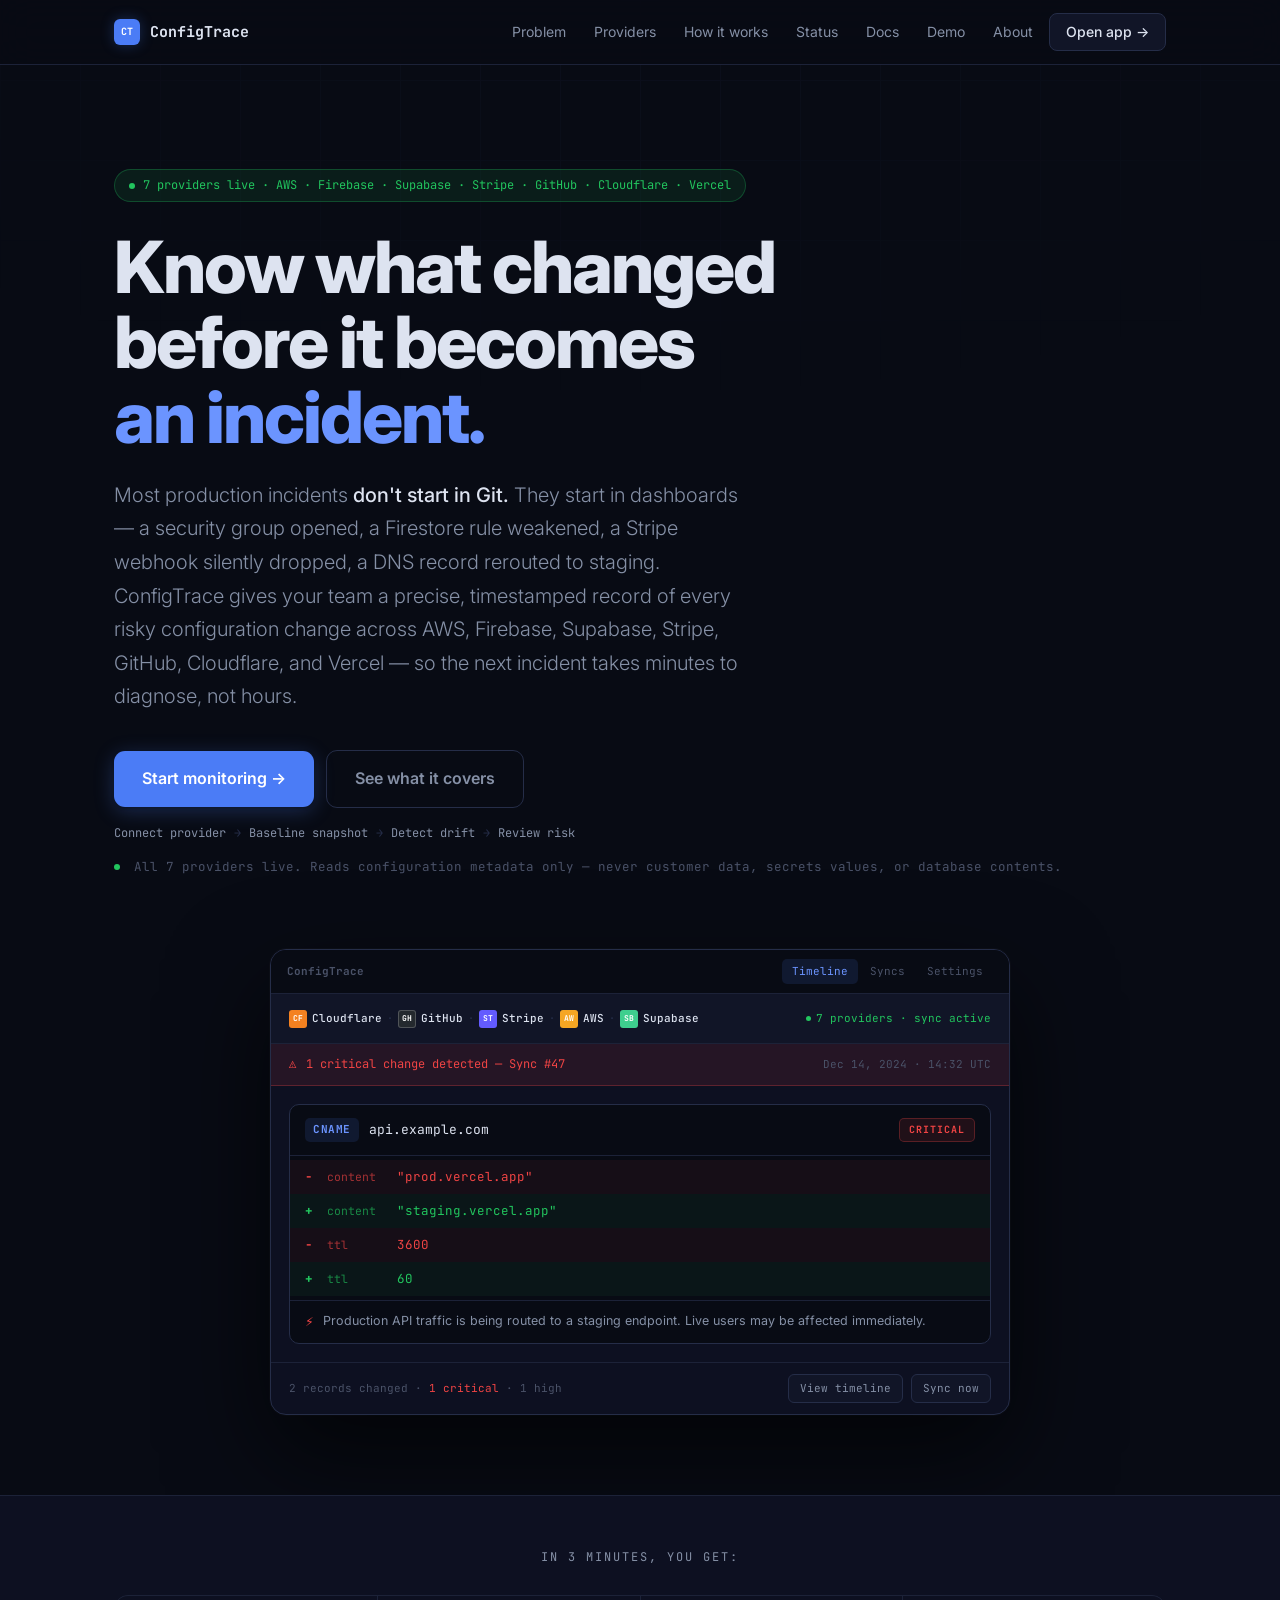
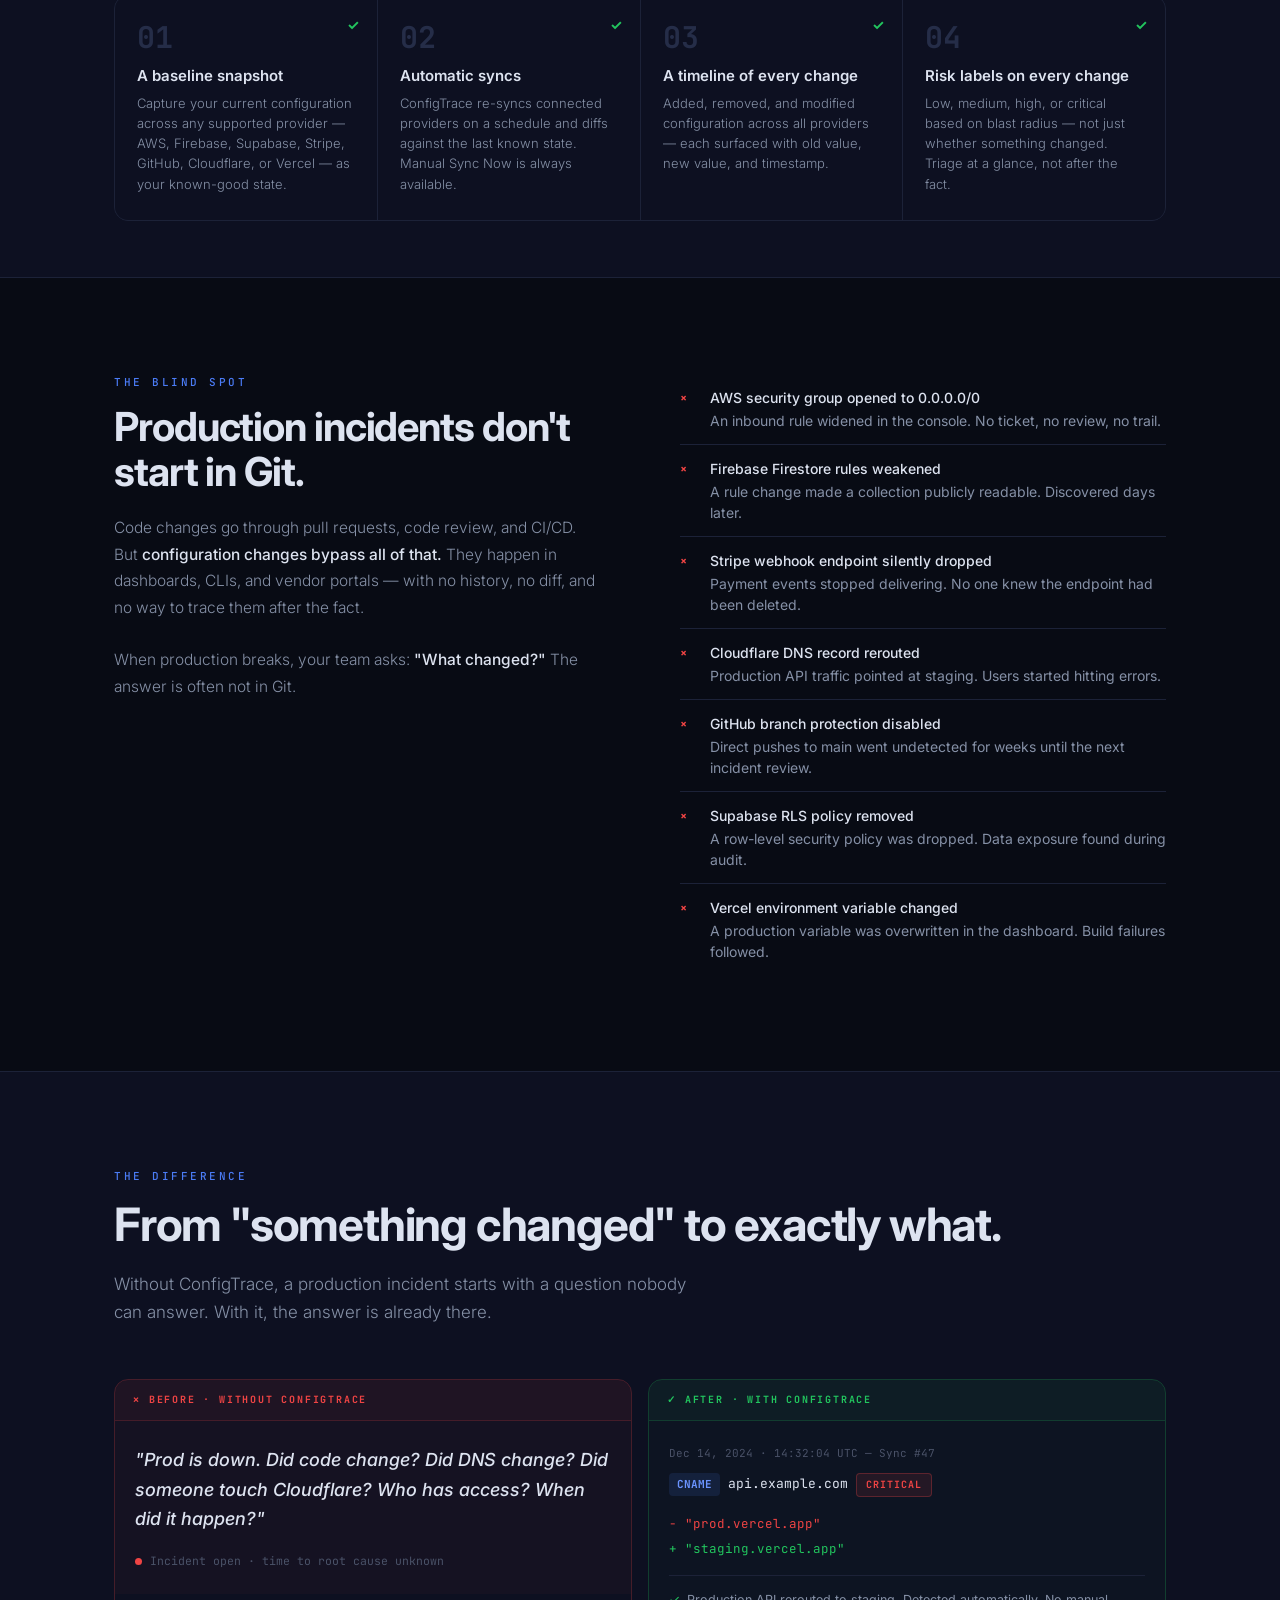
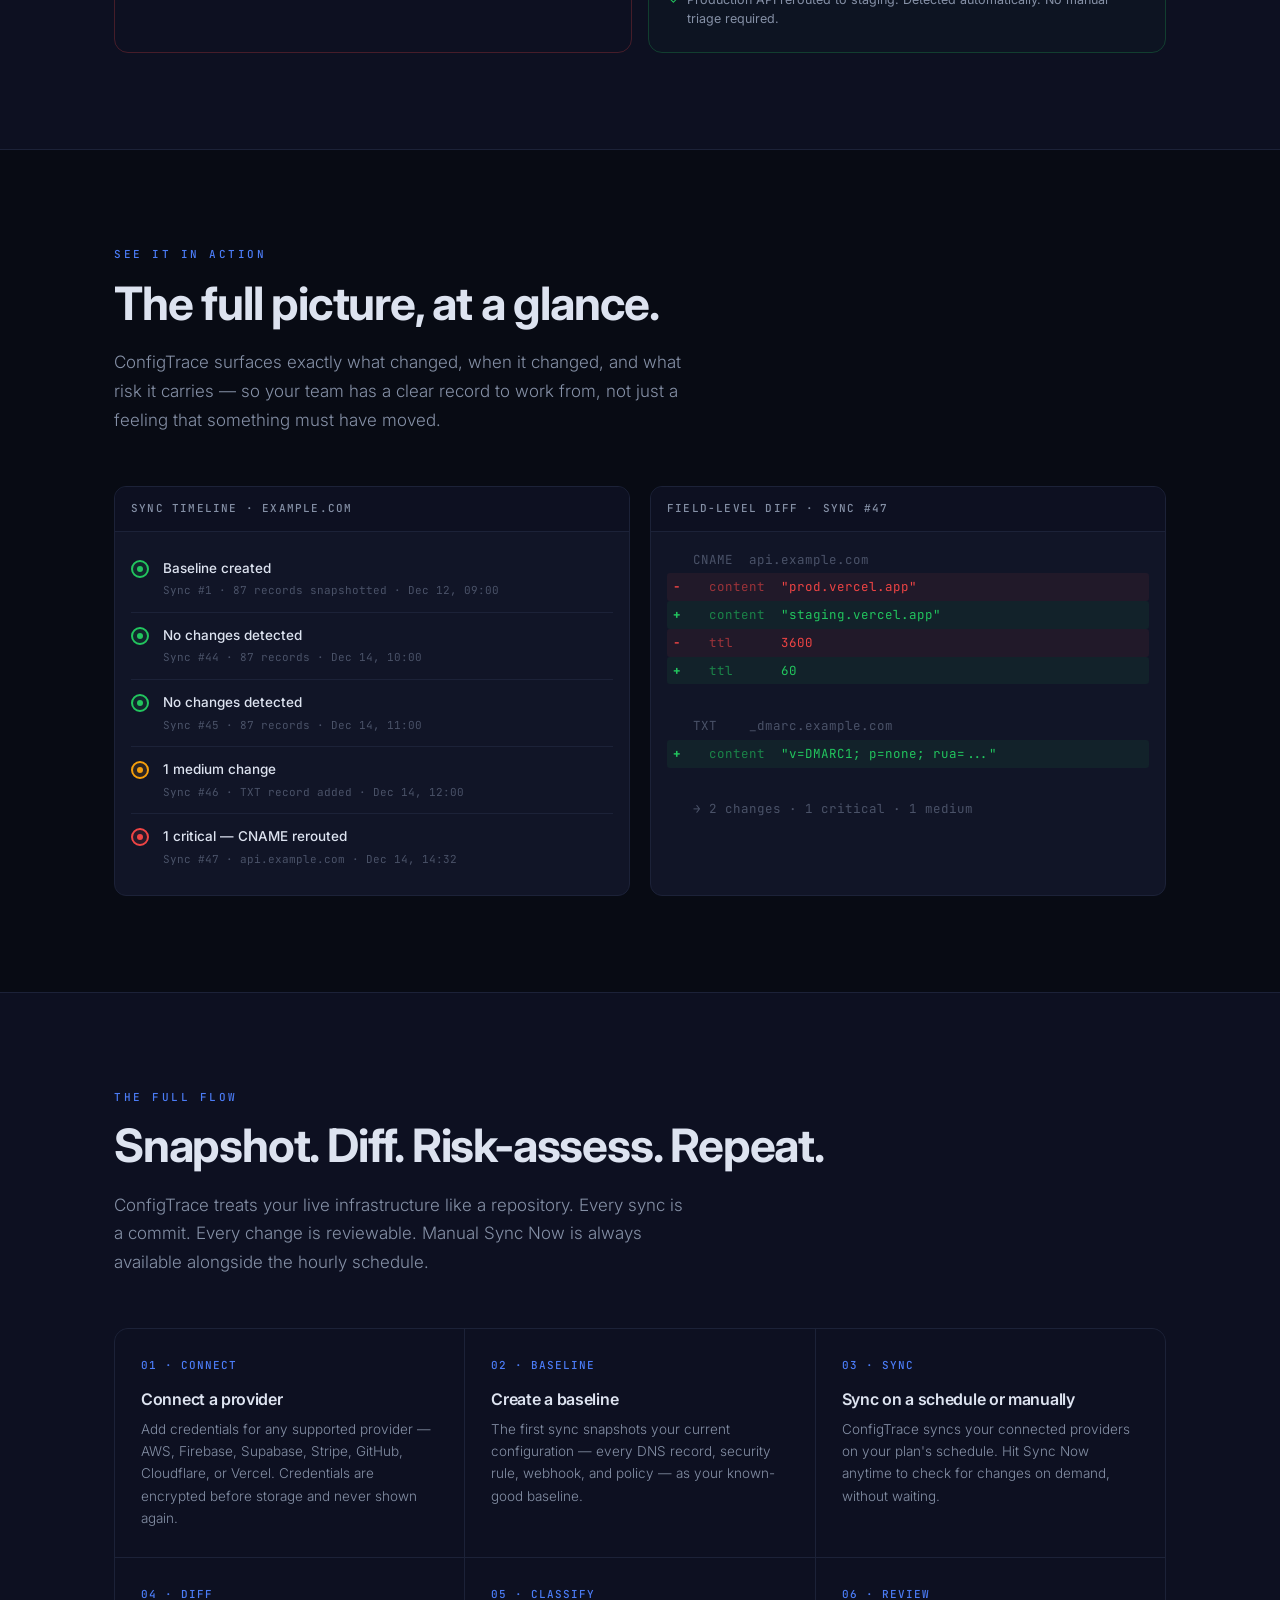
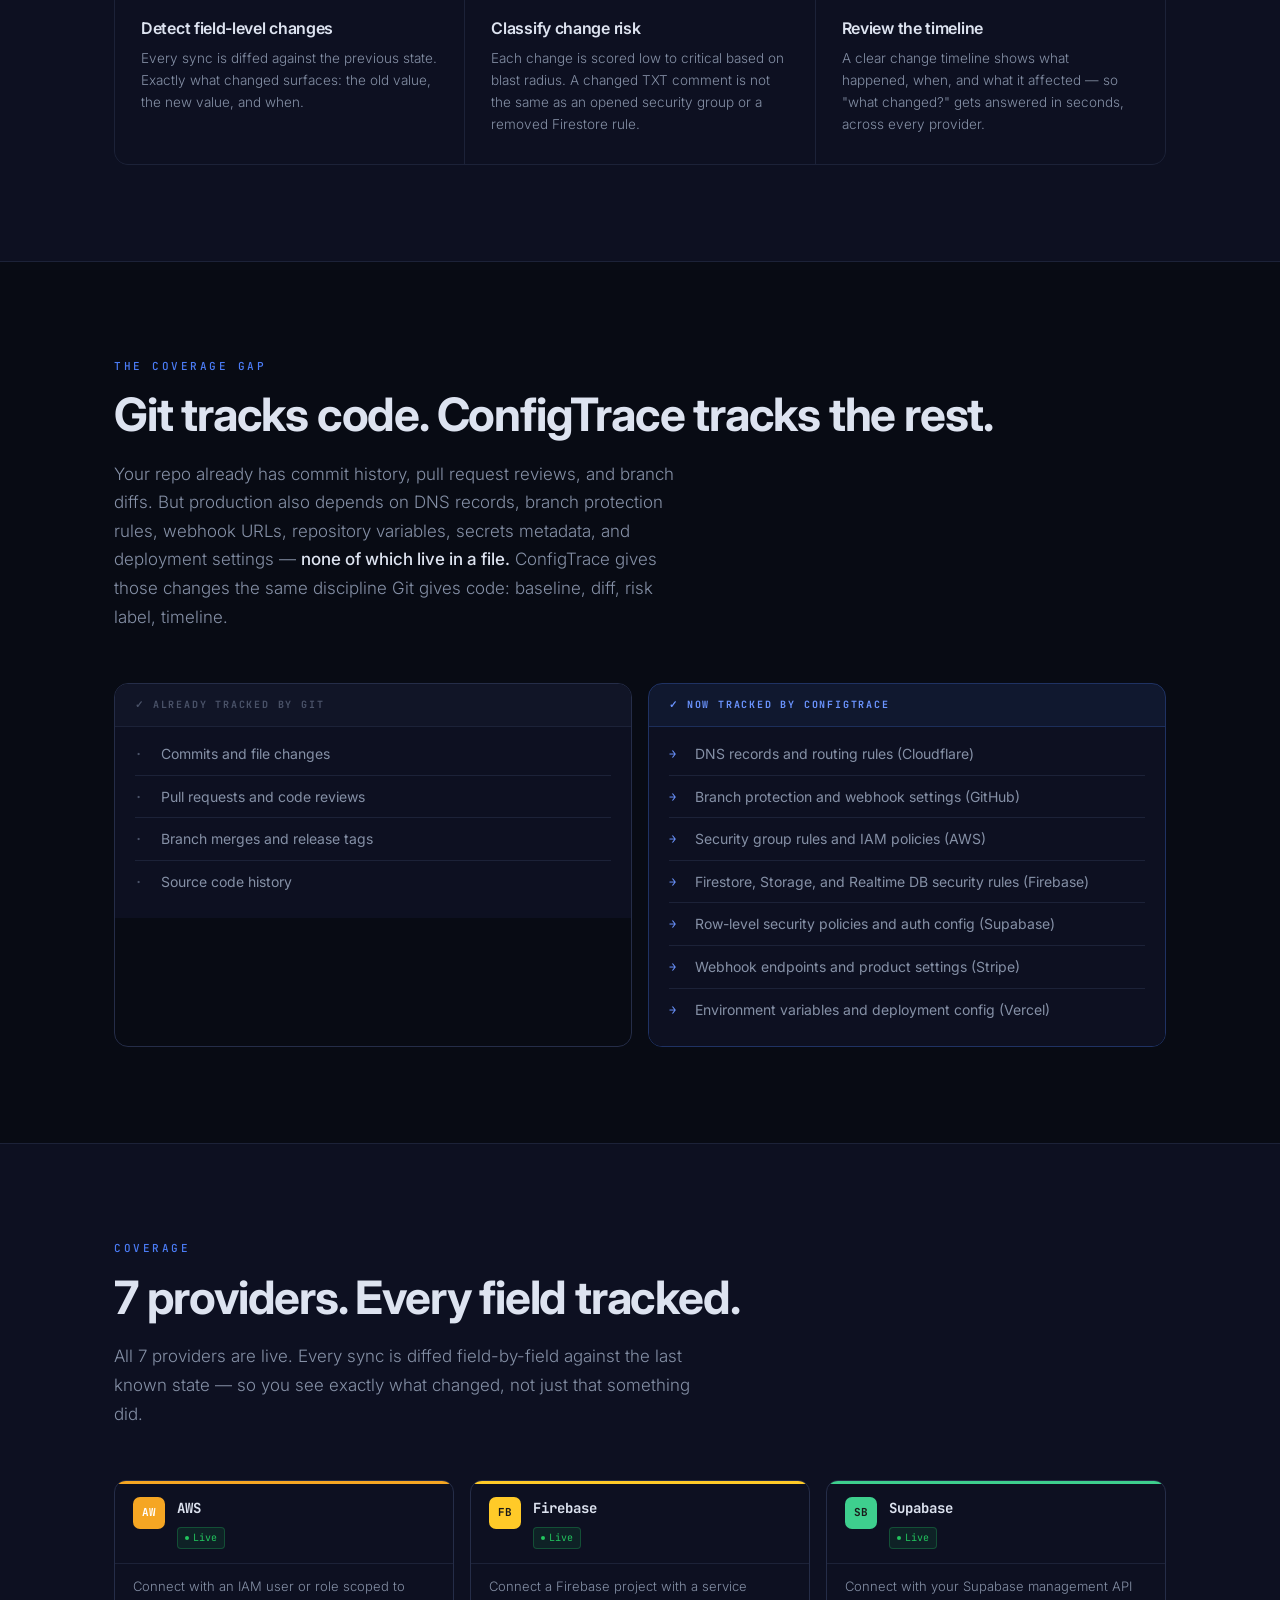
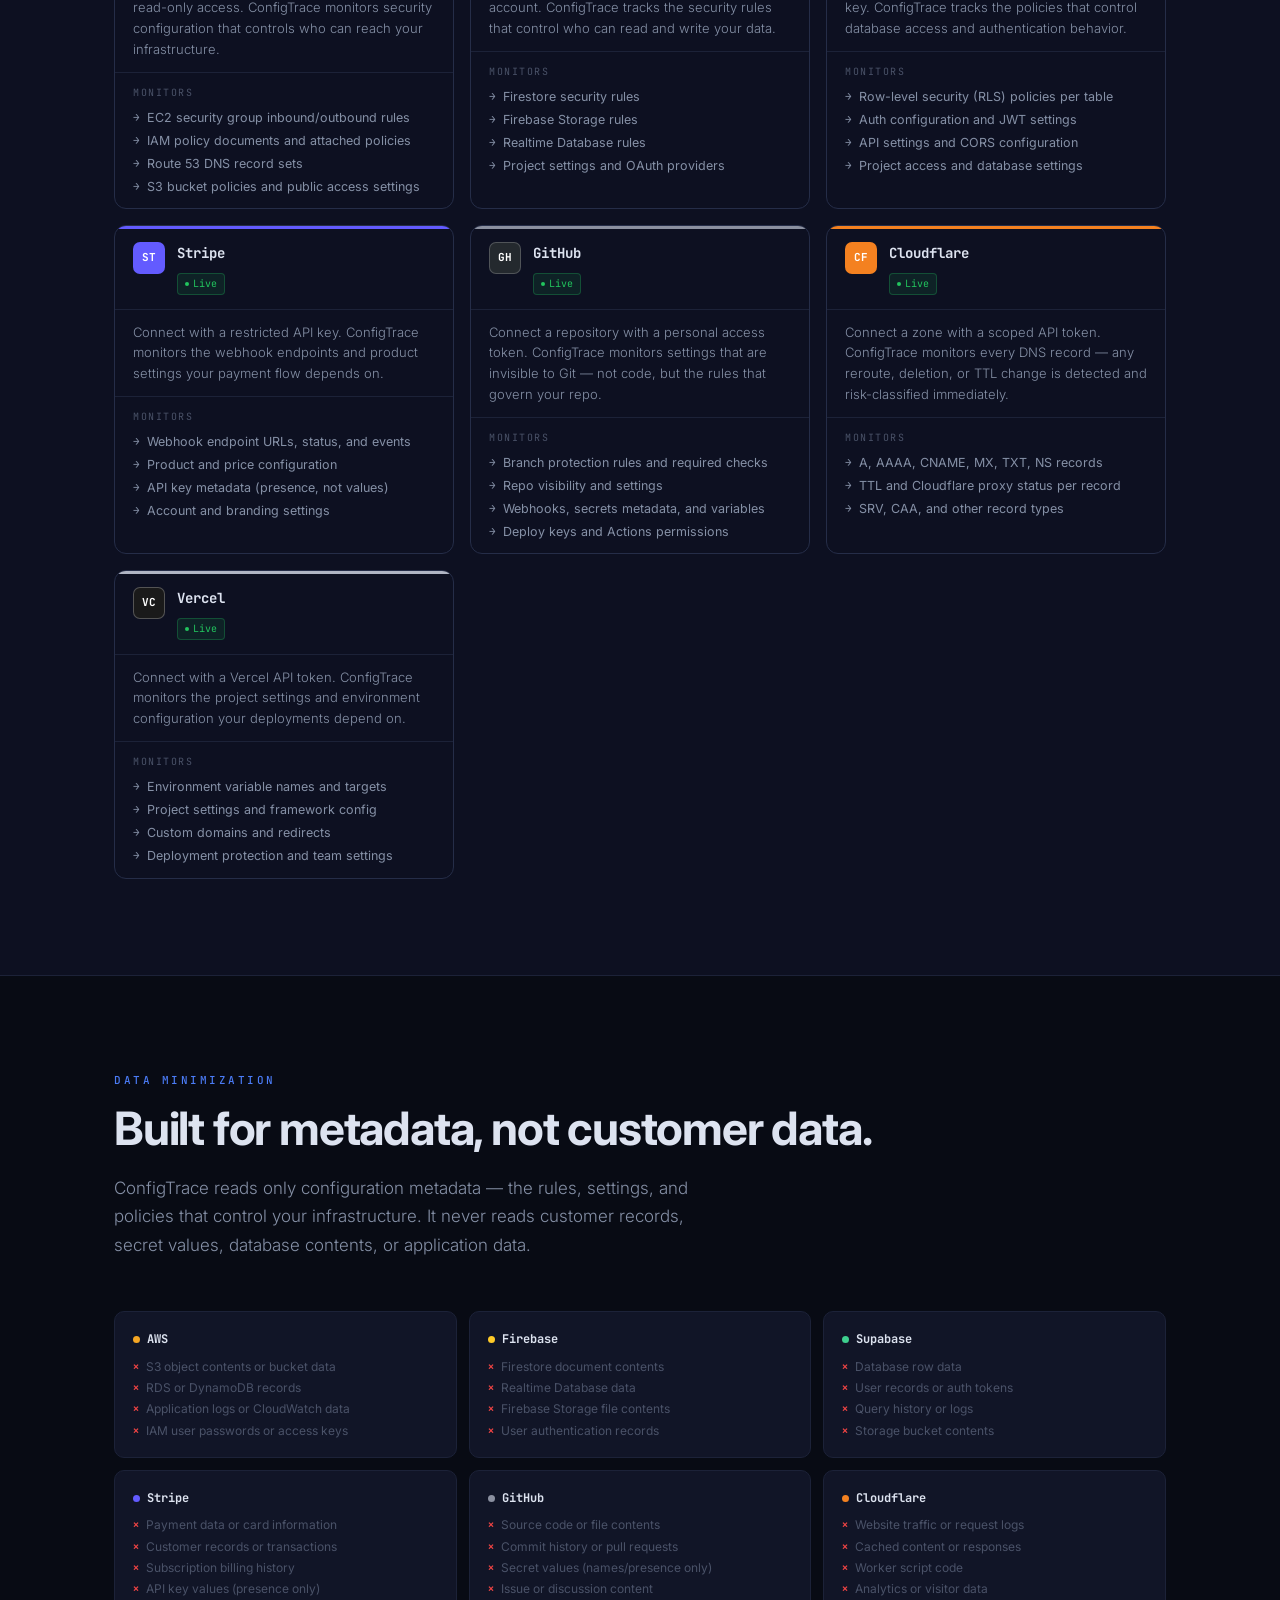
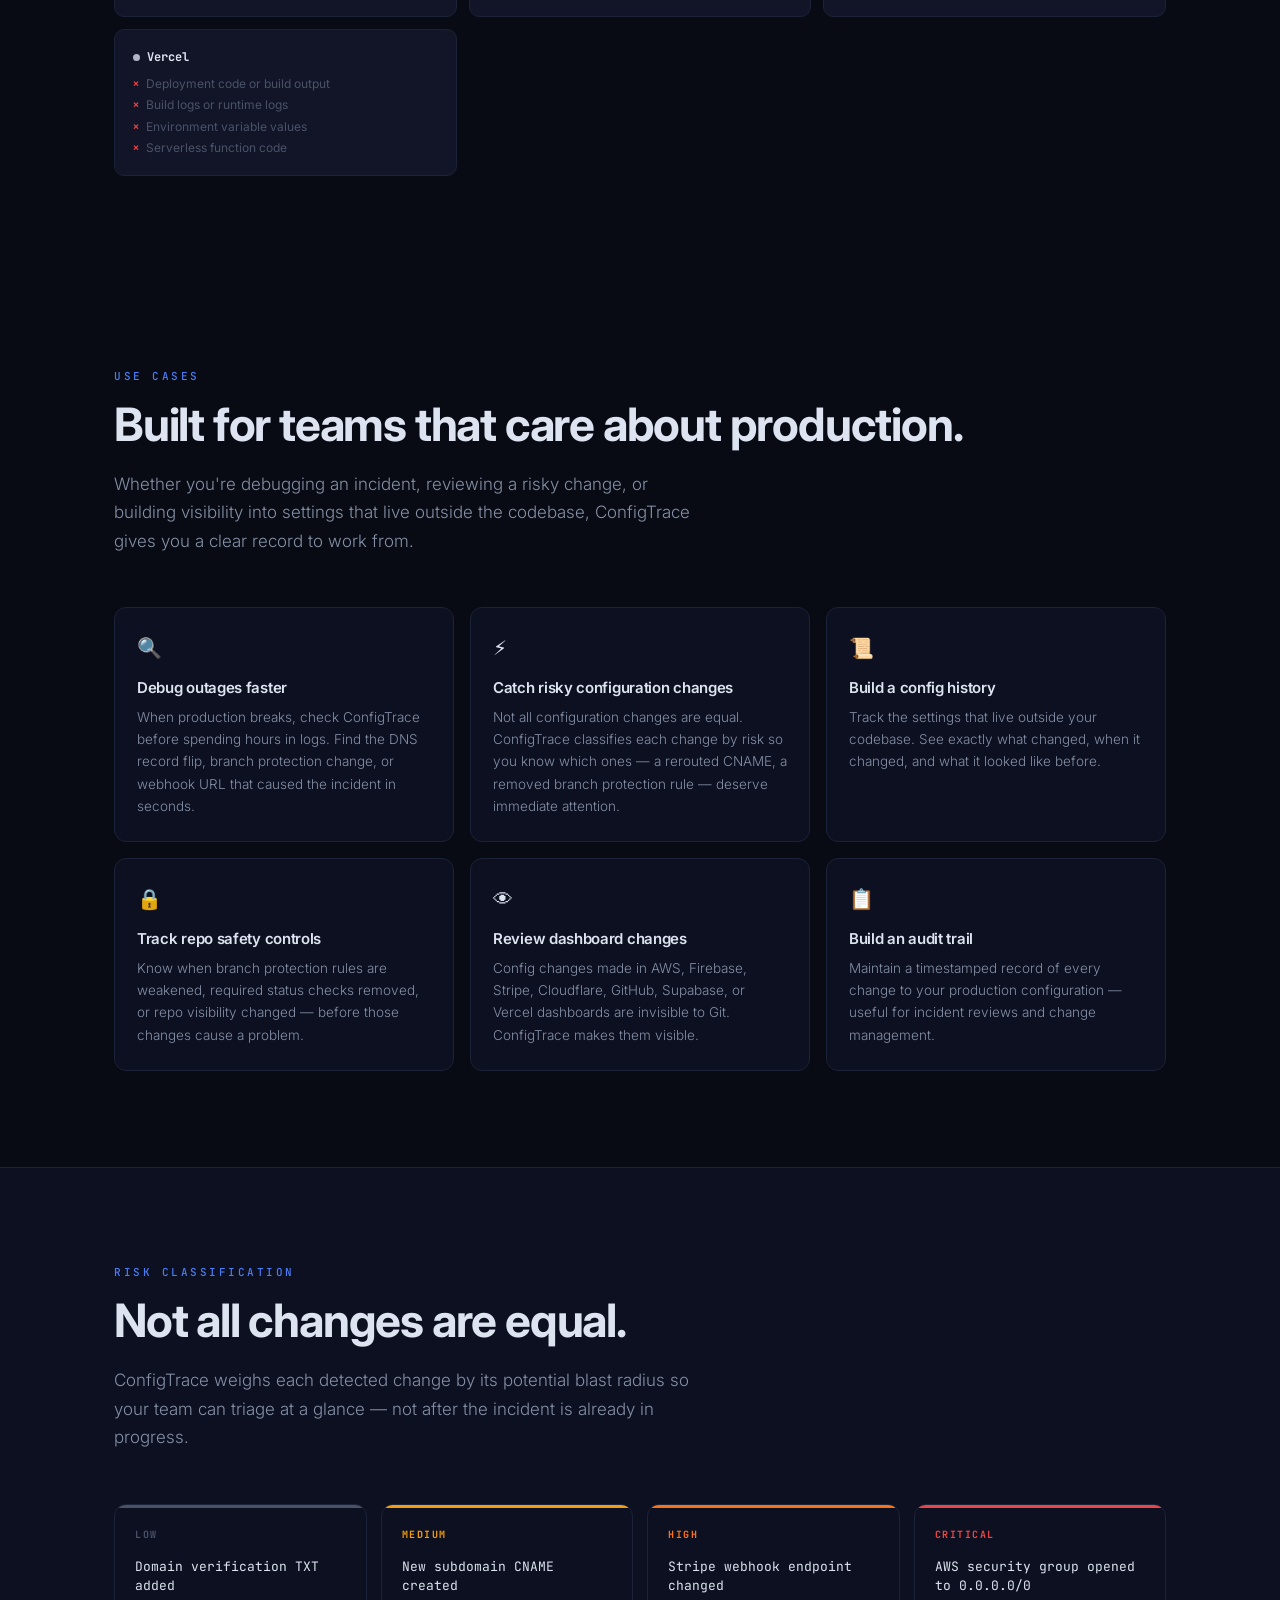
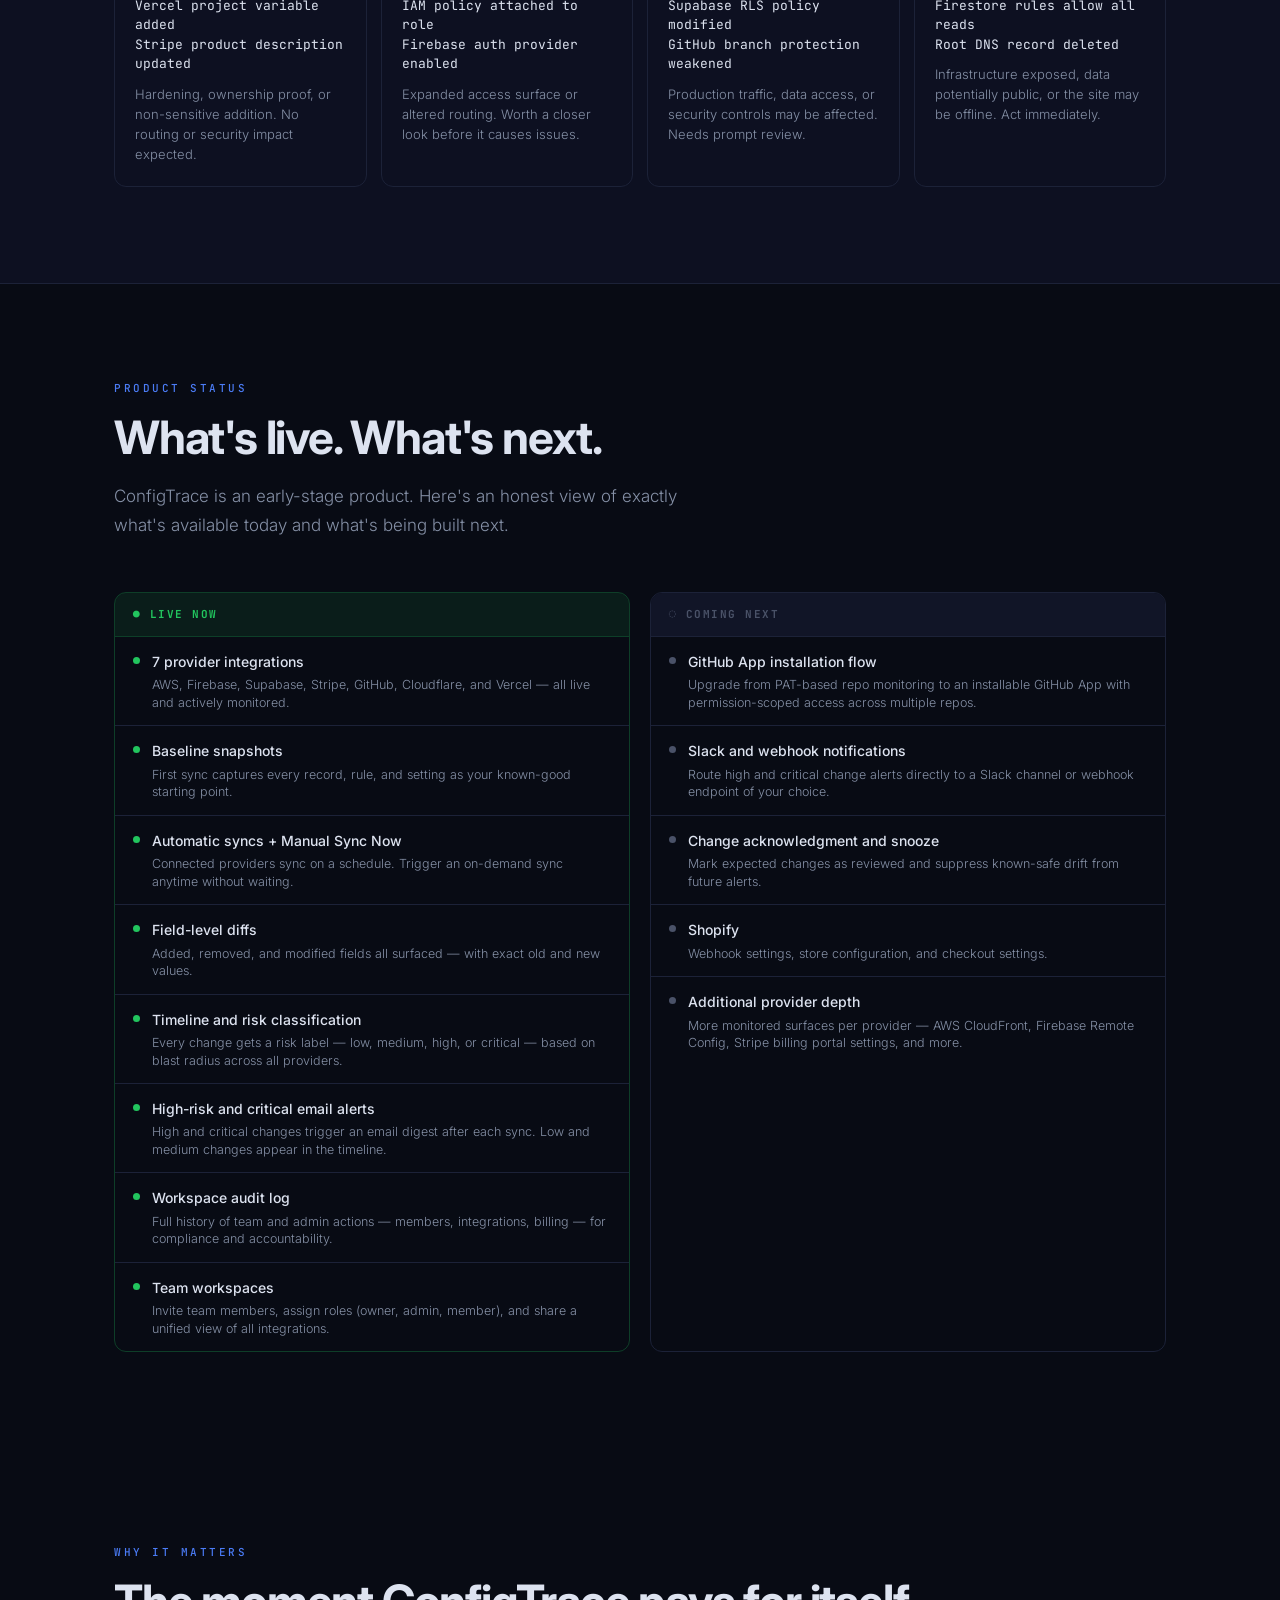
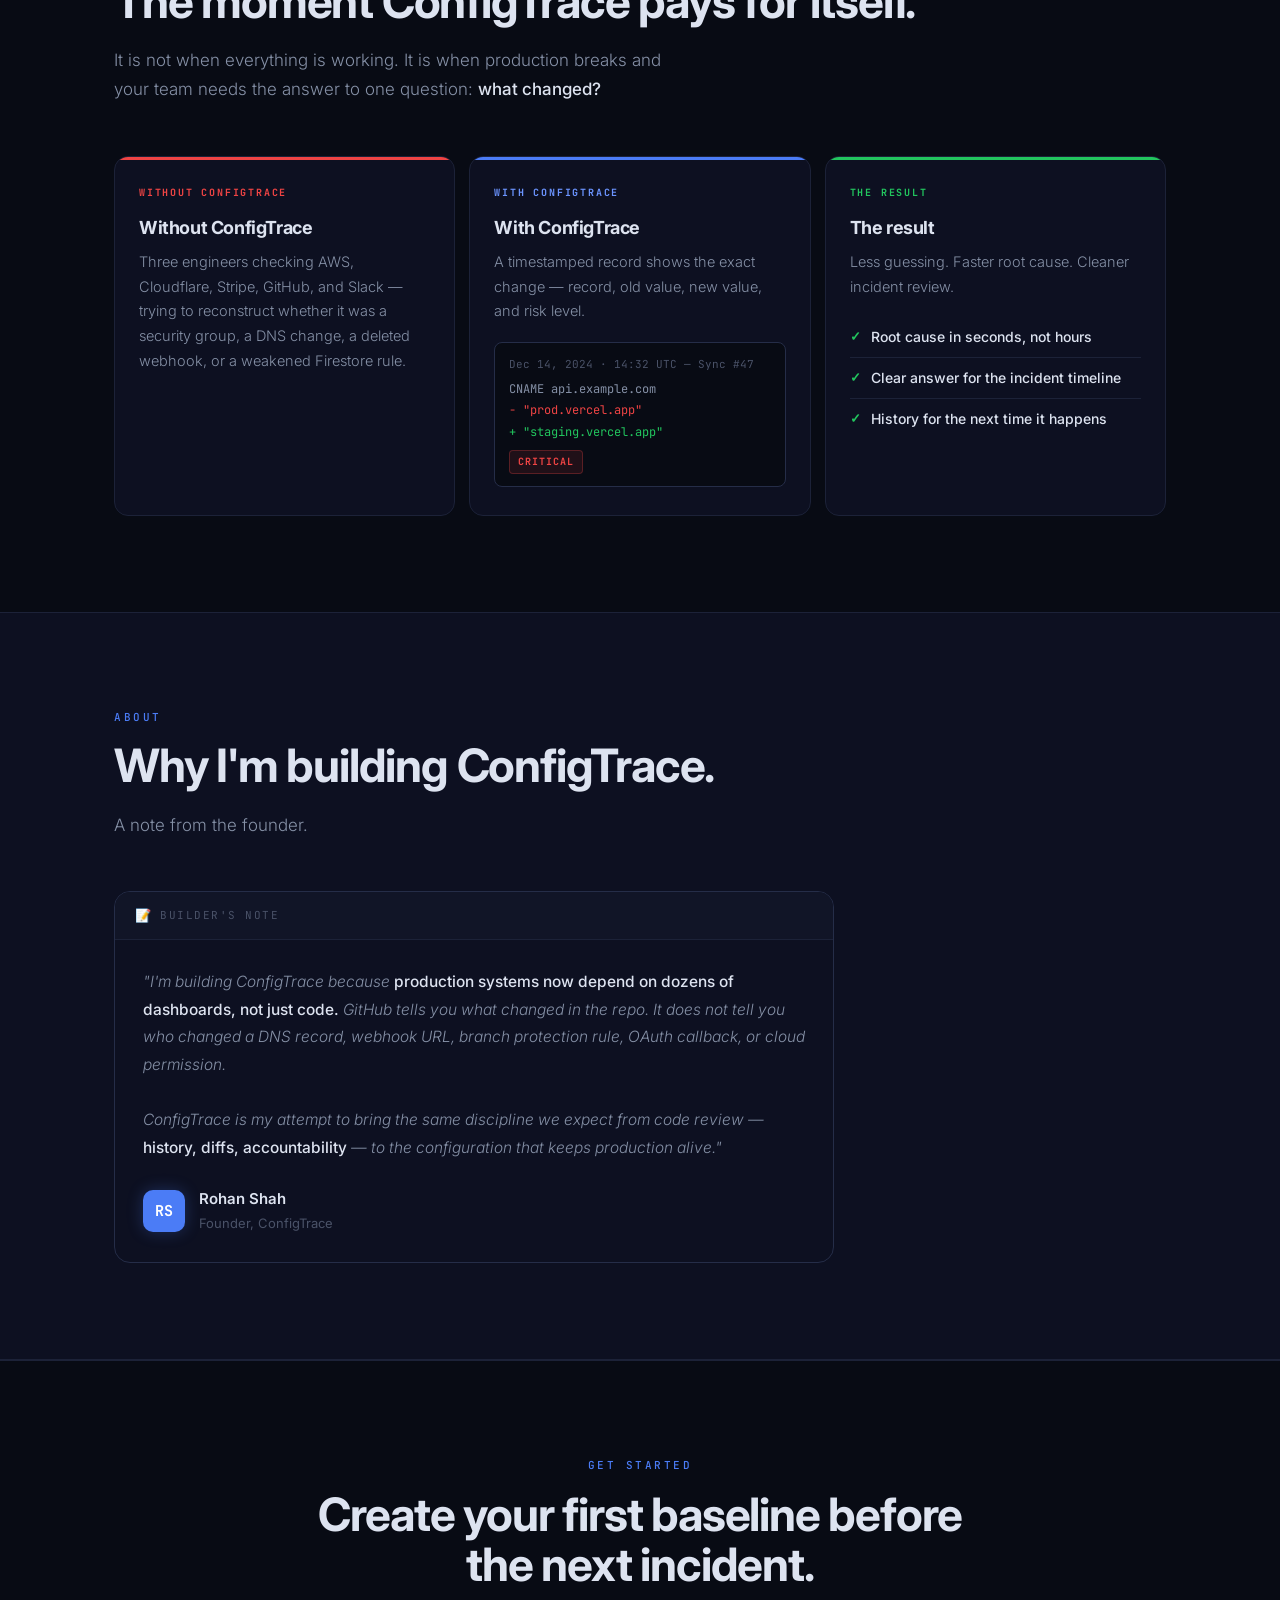
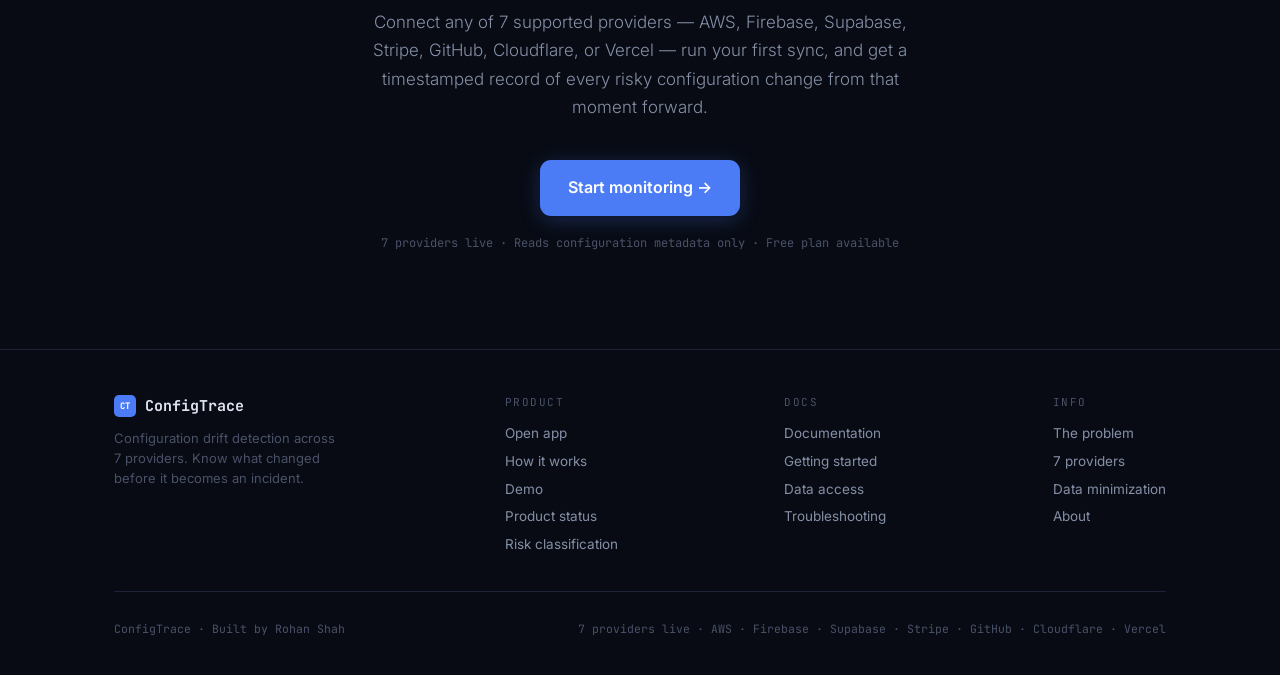
==== index.html @ 5e88eb1d "Add public demo risk timeline" ====
<!DOCTYPE html>
<html lang="en">
<head>
  <meta charset="UTF-8">
  <meta name="viewport" content="width=device-width, initial-scale=1.0">
  <title>ConfigTrace — Know what changed before it becomes an incident</title>
  <meta name="description" content="ConfigTrace monitors configuration drift across AWS, Firebase, Supabase, Stripe, GitHub, Cloudflare, and Vercel. Baseline snapshots, automatic syncs, field-level diffs, and risk classification for the configuration that lives outside Git.">

  <!-- Open Graph -->
  <meta property="og:type" content="website">
  <meta property="og:url" content="https://configtrace.org/">
  <meta property="og:title" content="ConfigTrace — Know what changed before it becomes an incident">
  <meta property="og:description" content="ConfigTrace monitors risky configuration drift across 7 providers: AWS, Firebase, Supabase, Stripe, GitHub, Cloudflare, and Vercel. Field-level diffs and risk classification for the configuration that lives outside Git.">
  <meta property="og:image" content="https://configtrace.org/og.png">
  <meta property="og:site_name" content="ConfigTrace">

  <!-- Twitter Card -->
  <meta name="twitter:card" content="summary_large_image">
  <meta name="twitter:title" content="ConfigTrace — Know what changed before it becomes an incident">
  <meta name="twitter:description" content="ConfigTrace monitors risky configuration drift across 7 providers: AWS, Firebase, Supabase, Stripe, GitHub, Cloudflare, and Vercel. Field-level diffs and risk classification for the configuration that lives outside Git.">
  <meta name="twitter:image" content="https://configtrace.org/og.png">

  <link rel="canonical" href="https://configtrace.org/">

  <link rel="preconnect" href="https://fonts.googleapis.com">
  <link rel="preconnect" href="https://fonts.gstatic.com" crossorigin>
  <link href="https://fonts.googleapis.com/css2?family=Inter:wght@300;400;500;600;700;800&family=JetBrains+Mono:wght@400;500;700&display=swap" rel="stylesheet">

  <style>
    /* =====================================================================
       RESET
       ===================================================================== */
    *, *::before, *::after { margin: 0; padding: 0; box-sizing: border-box; }
    html { scroll-behavior: smooth; -webkit-text-size-adjust: 100%; }

    /* =====================================================================
       TOKENS
       ===================================================================== */
    :root {
      --bg:        #080B14;
      --bg-2:      #0D1021;
      --bg-3:      #111527;
      --bg-4:      #171C30;

      --border:    #1C2238;
      --border-2:  #252D48;

      --text:      #DDE3F0;
      --text-2:    #8590A6;
      --text-3:    #4A5268;

      --blue:      #4B7CF6;
      --blue-2:    #6B94FF;
      --blue-dim:  rgba(75,124,246,.12);
      --blue-glow: rgba(75,124,246,.28);

      --green:     #22C55E;
      --green-dim: rgba(34,197,94,.10);
      --green-bdr: rgba(34,197,94,.28);

      --amber:     #F59E0B;
      --amber-dim: rgba(245,158,11,.12);

      --orange:    #F97316;
      --orange-dim:rgba(249,115,22,.12);

      --red:       #EF4444;
      --red-dim:   rgba(239,68,68,.10);
      --red-bdr:   rgba(239,68,68,.28);

      --mono: 'JetBrains Mono','Fira Code','Cascadia Code',monospace;
      --sans: 'Inter',system-ui,-apple-system,sans-serif;
    }

    /* =====================================================================
       BASE
       ===================================================================== */
    body {
      background: var(--bg);
      color: var(--text);
      font-family: var(--sans);
      font-size: 16px;
      line-height: 1.6;
      -webkit-font-smoothing: antialiased;
      -moz-osx-font-smoothing: grayscale;
      overflow-x: hidden;
    }

    body::before {
      content: '';
      position: fixed;
      inset: 0;
      background-image:
        linear-gradient(var(--border) 1px, transparent 1px),
        linear-gradient(90deg, var(--border) 1px, transparent 1px);
      background-size: 80px 80px;
      opacity: 0.28;
      mask-image: radial-gradient(ellipse 110% 65% at 50% 0%,rgba(0,0,0,.9) 0%,transparent 68%);
      -webkit-mask-image: radial-gradient(ellipse 110% 65% at 50% 0%,rgba(0,0,0,.9) 0%,transparent 68%);
      pointer-events: none;
      z-index: 0;
    }

    /* =====================================================================
       LAYOUT
       ===================================================================== */
    .container {
      max-width: 1100px;
      margin: 0 auto;
      padding: 0 24px;
      position: relative;
      z-index: 1;
    }

    section {
      padding: 96px 0;
      position: relative;
      z-index: 1;
    }

    section.alt {
      background: var(--bg-2);
      border-top: 1px solid var(--border);
      border-bottom: 1px solid var(--border);
    }

    /* =====================================================================
       TYPOGRAPHY
       ===================================================================== */
    h1 {
      font-size: clamp(38px,6vw,72px);
      font-weight: 800;
      line-height: 1.04;
      letter-spacing: -2px;
    }

    h2 {
      font-size: clamp(28px,4vw,46px);
      font-weight: 700;
      line-height: 1.1;
      letter-spacing: -1.2px;
      margin-bottom: 20px;
    }

    h3 { font-size: 18px; font-weight: 600; line-height: 1.3; letter-spacing: -0.3px; }

    .section-label {
      display: block;
      font-family: var(--mono);
      font-size: 11px;
      font-weight: 500;
      text-transform: uppercase;
      letter-spacing: 2.5px;
      color: var(--blue);
      margin-bottom: 14px;
    }

    .section-sub {
      font-size: 17px;
      color: var(--text-2);
      font-weight: 300;
      max-width: 58ch;
      margin-bottom: 52px;
      line-height: 1.68;
    }

    .section-sub strong { color: var(--text); font-weight: 500; }

    /* =====================================================================
       NAV
       ===================================================================== */
    nav {
      position: sticky;
      top: 0;
      z-index: 100;
      backdrop-filter: blur(18px);
      -webkit-backdrop-filter: blur(18px);
      background: rgba(8,11,20,.88);
      border-bottom: 1px solid var(--border);
    }

    .nav-inner {
      display: flex;
      align-items: center;
      justify-content: space-between;
      padding: 0 24px;
      max-width: 1100px;
      margin: 0 auto;
      height: 64px;
    }

    .nav-logo {
      display: flex;
      align-items: center;
      gap: 10px;
      font-family: var(--mono);
      font-weight: 700;
      font-size: 15px;
      color: var(--text);
      text-decoration: none;
      flex-shrink: 0;
    }

    .nav-logo-box {
      width: 26px; height: 26px;
      background: var(--blue);
      border-radius: 6px;
      display: flex; align-items: center; justify-content: center;
      font-size: 10px; font-weight: 700; color: #fff;
      flex-shrink: 0;
      box-shadow: 0 0 14px var(--blue-glow);
    }

    .nav-links { display: flex; align-items: center; gap: 4px; }

    .nav-links a {
      color: var(--text-2);
      text-decoration: none;
      font-size: 14px;
      font-weight: 400;
      padding: 6px 12px;
      border-radius: 7px;
      transition: color .18s, background .18s;
      white-space: nowrap;
    }

    .nav-links a:hover { color: var(--text); background: var(--bg-3); }

    .nav-open-app {
      font-size: 14px !important; font-weight: 500 !important;
      color: var(--text) !important; background: var(--bg-3) !important;
      border: 1px solid var(--border-2) !important;
      padding: 7px 16px !important; border-radius: 8px !important;
    }

    .nav-open-app:hover {
      border-color: var(--blue) !important;
      background: var(--blue-dim) !important;
      color: var(--blue-2) !important;
    }

    .nav-toggle {
      display: none;
      background: none; border: 1px solid var(--border-2);
      color: var(--text-2); padding: 7px 11px; border-radius: 7px;
      cursor: pointer; font-size: 17px; line-height: 1;
    }

    .nav-mobile {
      display: none;
      background: var(--bg-2); border-bottom: 1px solid var(--border);
      padding: 10px 24px 16px;
    }

    .nav-mobile.open { display: block; }

    .nav-mobile a {
      display: block; color: var(--text-2); text-decoration: none;
      font-size: 15px; padding: 11px 0; border-bottom: 1px solid var(--border);
      transition: color .15s;
    }

    .nav-mobile a:last-child { border-bottom: none; }
    .nav-mobile a:hover { color: var(--text); }

    @media (max-width: 780px) {
      .nav-links { display: none; }
      .nav-toggle { display: block; }
    }

    /* =====================================================================
       BUTTONS
       ===================================================================== */
    .btn {
      display: inline-flex; align-items: center; gap: 8px;
      font-family: var(--sans); font-size: 15px; font-weight: 600;
      padding: 13px 24px; border-radius: 10px;
      text-decoration: none; cursor: pointer; border: none;
      transition: all .18s; white-space: nowrap;
    }

    .btn-lg { font-size: 16px; padding: 15px 28px; border-radius: 11px; }

    .btn-primary {
      background: var(--blue); color: #fff;
      box-shadow: 0 1px 3px rgba(0,0,0,.35), 0 4px 20px var(--blue-glow);
    }

    .btn-primary:hover {
      background: var(--blue-2);
      transform: translateY(-2px);
      box-shadow: 0 6px 30px var(--blue-glow);
    }

    .btn-ghost {
      background: transparent; color: var(--text-2);
      border: 1px solid var(--border-2);
    }

    .btn-ghost:hover { color: var(--text); background: var(--bg-3); }

    /* =====================================================================
       KEYFRAMES
       ===================================================================== */
    @keyframes fadeUp {
      from { opacity: 0; transform: translateY(20px); }
      to   { opacity: 1; transform: none; }
    }

    @keyframes pulse {
      0%,100% { opacity:1; box-shadow: 0 0 0 0 rgba(34,197,94,.45); }
      50%      { opacity:.7; box-shadow: 0 0 0 6px rgba(34,197,94,0); }
    }

    /* =====================================================================
       HERO
       ===================================================================== */
    .hero { padding: 104px 0 80px; }

    .hero-badge {
      display: inline-flex; align-items: center; gap: 8px;
      font-family: var(--mono); font-size: 12px;
      color: var(--green); background: var(--green-dim);
      border: 1px solid var(--green-bdr);
      padding: 6px 14px; border-radius: 100px;
      margin-bottom: 28px;
      animation: fadeUp .5s ease both;
    }

    .badge-dot {
      width: 6px; height: 6px; border-radius: 50%;
      background: var(--green); flex-shrink: 0;
      animation: pulse 2.5s infinite;
    }

    .hero h1 {
      margin-bottom: 24px; max-width: 15ch;
      animation: fadeUp .5s ease .07s both;
    }

    .hero h1 .accent { color: var(--blue-2); }

    .hero-sub {
      font-size: clamp(17px,2.2vw,20px);
      color: var(--text-2); max-width: 52ch;
      margin-bottom: 36px; font-weight: 300; line-height: 1.68;
      animation: fadeUp .5s ease .14s both;
    }

    .hero-sub strong { color: var(--text); font-weight: 500; }

    .hero-ctas {
      display: flex; align-items: center; gap: 12px; flex-wrap: wrap;
      margin-bottom: 16px;
      animation: fadeUp .5s ease .21s both;
    }

    /* 3-step mini breadcrumb */
    .hero-steps {
      display: flex; align-items: center; gap: 8px;
      font-family: var(--mono); font-size: 12px; color: var(--text-3);
      margin-bottom: 14px; flex-wrap: wrap;
      animation: fadeUp .5s ease .28s both;
    }

    .hero-step { color: var(--text-2); }
    .hero-step-sep { color: var(--border-2); }

    .hero-trust {
      font-family: var(--mono); font-size: 12.5px; color: var(--text-3);
      animation: fadeUp .5s ease .33s both;
    }

    .live-dot {
      display: inline-block; width: 6px; height: 6px; border-radius: 50%;
      background: var(--green); margin-right: 6px;
      vertical-align: middle; position: relative; top: -1px;
    }

    /* ── Product mock ── */
    .hero-visual {
      margin-top: 72px;
      animation: fadeUp .7s ease .42s both;
    }

    .product-mock {
      max-width: 740px; margin: 0 auto;
      background: var(--bg-2);
      border: 1px solid var(--border-2);
      border-radius: 16px; overflow: hidden;
      box-shadow: 0 40px 100px rgba(0,0,0,.65), 0 0 0 1px rgba(255,255,255,.025);
    }

    /* App-level nav bar inside mock */
    .mock-appnav {
      display: flex; align-items: center; justify-content: space-between;
      padding: 9px 16px; background: var(--bg);
      border-bottom: 1px solid var(--border);
    }

    .mock-appnav-brand {
      font-family: var(--mono); font-size: 11px; font-weight: 700; color: var(--text-3);
    }

    .mock-appnav-tabs { display: flex; gap: 2px; }

    .mock-tab {
      font-family: var(--mono); font-size: 11px; padding: 4px 10px;
      border-radius: 5px; color: var(--text-3); cursor: default;
    }

    .mock-tab.on { background: var(--blue-dim); color: var(--blue-2); }

    /* Integration row */
    .mock-topbar {
      display: flex; align-items: center; justify-content: space-between;
      padding: 13px 18px; background: var(--bg-3);
      border-bottom: 1px solid var(--border);
      flex-wrap: wrap; gap: 8px;
    }

    .mock-topbar-left { display: flex; align-items: center; gap: 10px; }

    .mock-provider-tag {
      display: flex; align-items: center; gap: 8px;
      font-family: var(--mono); font-size: 12px; color: var(--text); font-weight: 500;
    }

    .mock-cf-icon {
      width: 20px; height: 20px; background: #F38020; border-radius: 4px;
      display: flex; align-items: center; justify-content: center;
      font-size: 9px; font-weight: 700; color: #fff; flex-shrink: 0;
    }

    .mock-gh-icon {
      width: 20px; height: 20px; background: #24292e; border-radius: 4px;
      display: flex; align-items: center; justify-content: center;
      font-size: 9px; font-weight: 700; color: #fff; flex-shrink: 0;
      border: 1px solid rgba(255,255,255,.15);
    }

    .mock-sep { color: var(--border-2); font-size: 14px; }

    .mock-zone { font-family: var(--mono); font-size: 11px; color: var(--text-3); }

    .mock-live-badge {
      display: flex; align-items: center; gap: 5px;
      font-family: var(--mono); font-size: 11px; color: var(--green);
    }

    .mock-live-dot { width: 5px; height: 5px; border-radius: 50%; background: var(--green); }

    /* Alert bar */
    .mock-alert {
      display: flex; align-items: center; gap: 10px;
      padding: 11px 18px;
      background: var(--red-dim); border-bottom: 1px solid var(--red-bdr);
      font-family: var(--mono); font-size: 12px; color: var(--red);
      flex-wrap: wrap;
    }

    .mock-alert-right { margin-left: auto; color: var(--text-3); font-size: 11px; }

    .mock-body { padding: 18px; }

    .mock-change-card {
      background: var(--bg); border: 1px solid var(--border-2);
      border-radius: 10px; overflow: hidden;
    }

    .mock-change-header {
      display: flex; align-items: center; gap: 10px;
      padding: 13px 15px; border-bottom: 1px solid var(--border); flex-wrap: wrap;
    }

    .mock-rec-type {
      font-family: var(--mono); font-size: 11px; font-weight: 700;
      padding: 3px 8px; background: var(--blue-dim); color: var(--blue-2);
      border-radius: 5px; letter-spacing: .5px; flex-shrink: 0;
    }

    .mock-rec-name {
      font-family: var(--mono); font-size: 13px; color: var(--text);
      flex: 1; min-width: 0; overflow: hidden; text-overflow: ellipsis; white-space: nowrap;
    }

    .mock-risk-badge {
      font-family: var(--mono); font-size: 10px; font-weight: 700;
      padding: 3px 9px; border-radius: 5px;
      letter-spacing: 1px; text-transform: uppercase; flex-shrink: 0;
    }

    .mock-risk-badge.crit {
      background: var(--red-dim); color: var(--red); border: 1px solid var(--red-bdr);
    }

    .mock-diff { font-family: var(--mono); font-size: 12.5px; padding: 4px 0; }

    .mock-diff-row { display: flex; gap: 10px; padding: 7px 15px; align-items: baseline; }
    .mock-diff-row.del { background: rgba(239,68,68,.06); color: var(--red); }
    .mock-diff-row.add { background: rgba(34,197,94,.06); color: var(--green); }

    .mock-diff-sign { width: 12px; flex-shrink: 0; font-weight: 700; }
    .mock-diff-key { font-size: 11.5px; min-width: 60px; flex-shrink: 0; }
    .mock-diff-row.del .mock-diff-key { color: rgba(239,68,68,.65); }
    .mock-diff-row.add .mock-diff-key { color: rgba(34,197,94,.65); }
    .mock-diff-val { flex: 1; overflow: hidden; text-overflow: ellipsis; white-space: nowrap; }

    .mock-risk-reason {
      display: flex; gap: 9px;
      padding: 11px 15px; border-top: 1px solid var(--border);
      font-size: 12.5px; color: var(--text-2); line-height: 1.5;
    }

    .mock-risk-icon { color: var(--red); flex-shrink: 0; margin-top: 1px; }

    .mock-footer {
      display: flex; align-items: center; justify-content: space-between;
      padding: 11px 18px; border-top: 1px solid var(--border);
      flex-wrap: wrap; gap: 8px;
    }

    .mock-stats { font-family: var(--mono); font-size: 11px; color: var(--text-3); }
    .mock-stats .c { color: var(--red); }

    .mock-actions { display: flex; gap: 8px; }

    .mock-btn {
      font-family: var(--mono); font-size: 11px; padding: 5px 11px;
      border-radius: 6px; border: 1px solid var(--border-2);
      background: var(--bg-3); color: var(--text-2);
    }

    /* =====================================================================
       IN 3 MINUTES  (compact alt section)
       ===================================================================== */
    .three-min-section { padding: 52px 0 56px; }

    .three-min-label {
      font-family: var(--mono); font-size: 12px; color: var(--text-2);
      text-transform: uppercase; letter-spacing: 2px;
      text-align: center; margin-bottom: 28px; display: block;
    }

    .three-min-grid {
      display: grid; grid-template-columns: repeat(4,1fr);
      gap: 1px; background: var(--border);
      border: 1px solid var(--border); border-radius: 14px; overflow: hidden;
    }

    @media (max-width: 820px) { .three-min-grid { grid-template-columns: repeat(2,1fr); } }
    @media (max-width: 480px) { .three-min-grid { grid-template-columns: 1fr; } }

    .three-min-item {
      background: var(--bg-2); padding: 26px 22px;
      position: relative; transition: background .2s;
    }

    .three-min-item:hover { background: var(--bg-3); }

    .three-min-num {
      display: block; font-family: var(--mono); font-size: 30px; font-weight: 700;
      color: var(--border-2); line-height: 1; margin-bottom: 14px;
    }

    .three-min-check {
      position: absolute; top: 18px; right: 18px;
      color: var(--green); font-size: 14px; font-weight: 700;
    }

    .three-min-title { font-size: 15px; font-weight: 600; color: var(--text); margin-bottom: 7px; line-height: 1.3; }
    .three-min-desc  { font-size: 13px; color: var(--text-2); line-height: 1.55; font-weight: 300; }

    /* =====================================================================
       PROBLEM
       ===================================================================== */
    .problem-grid {
      display: grid; grid-template-columns: 1fr 1fr;
      gap: 80px; align-items: start;
    }

    @media (max-width: 820px) { .problem-grid { grid-template-columns: 1fr; gap: 44px; } }

    .problem-statement {
      font-size: clamp(26px,3.8vw,40px); font-weight: 700;
      letter-spacing: -1.1px; line-height: 1.12; margin-bottom: 20px;
    }

    .problem-body { font-size: 15.5px; color: var(--text-2); line-height: 1.72; font-weight: 300; }
    .problem-body strong { color: var(--text); font-weight: 500; }

    .blind-list { list-style: none; }

    .blind-list li {
      display: flex; align-items: flex-start; gap: 14px;
      padding: 13px 0; border-bottom: 1px solid var(--border);
      font-size: 14px; color: var(--text-2); line-height: 1.5;
    }

    .blind-list li:last-child { border-bottom: none; }

    .blind-x {
      font-family: var(--mono); font-size: 12px; color: var(--red);
      font-weight: 700; flex-shrink: 0; margin-top: 2px; width: 16px;
    }

    .blind-list li strong {
      display: block; color: var(--text); font-weight: 500;
      font-size: 14px; margin-bottom: 2px;
    }

    /* =====================================================================
       BEFORE / AFTER
       ===================================================================== */
    .ba-grid {
      display: grid; grid-template-columns: 1fr 1fr; gap: 16px;
    }

    @media (max-width: 760px) { .ba-grid { grid-template-columns: 1fr; } }

    .ba-panel { border-radius: 14px; overflow: hidden; border: 1px solid; }
    .ba-panel.before { border-color: rgba(239,68,68,.25); }
    .ba-panel.after  { border-color: rgba(34,197,94,.25); }

    .ba-header {
      padding: 12px 18px; font-family: var(--mono);
      font-size: 10px; font-weight: 700;
      text-transform: uppercase; letter-spacing: 1.8px;
      display: flex; align-items: center; gap: 8px;
    }

    .ba-panel.before .ba-header {
      background: rgba(239,68,68,.08); border-bottom: 1px solid rgba(239,68,68,.18);
      color: var(--red);
    }

    .ba-panel.after .ba-header {
      background: rgba(34,197,94,.07); border-bottom: 1px solid rgba(34,197,94,.18);
      color: var(--green);
    }

    .ba-body { padding: 24px 20px; }
    .ba-panel.before .ba-body { background: rgba(239,68,68,.03); }
    .ba-panel.after  .ba-body { background: rgba(34,197,94,.02); }

    .ba-before-text {
      font-size: 18px; font-weight: 500; line-height: 1.65;
      color: var(--text); font-style: italic;
    }

    .ba-before-status {
      margin-top: 18px; display: flex; align-items: center; gap: 8px;
      font-family: var(--mono); font-size: 11.5px; color: var(--text-3);
    }

    .ba-status-dot {
      width: 7px; height: 7px; border-radius: 50%;
      background: var(--red); flex-shrink: 0;
    }

    .ba-after-time {
      font-family: var(--mono); font-size: 11px; color: var(--text-3); margin-bottom: 10px;
    }

    .ba-after-record {
      display: flex; align-items: center; gap: 8px; margin-bottom: 14px; flex-wrap: wrap;
    }

    .ba-rec-type {
      font-family: var(--mono); font-size: 11px; font-weight: 700;
      padding: 3px 8px; border-radius: 4px;
      background: var(--blue-dim); color: var(--blue-2);
    }

    .ba-rec-name { font-family: var(--mono); font-size: 13px; color: var(--text); }

    .ba-crit {
      font-family: var(--mono); font-size: 10px; font-weight: 700;
      padding: 3px 9px; border-radius: 4px; letter-spacing: 1px;
      text-transform: uppercase; background: var(--red-dim);
      color: var(--red); border: 1px solid var(--red-bdr);
    }

    .ba-diff { font-family: var(--mono); font-size: 12.5px; line-height: 2; }
    .ba-del { color: var(--red); display: block; }
    .ba-add { color: var(--green); display: block; }

    .ba-after-reason {
      margin-top: 14px; padding-top: 14px;
      border-top: 1px solid var(--border);
      font-size: 12.5px; color: var(--text-2); line-height: 1.55;
      display: flex; gap: 7px;
    }

    .ba-after-icon { color: var(--green); flex-shrink: 0; }

    /* =====================================================================
       DEMO
       ===================================================================== */
    .demo-panels {
      display: grid; grid-template-columns: 1fr 1fr; gap: 20px;
    }

    @media (max-width: 760px) { .demo-panels { grid-template-columns: 1fr; } }

    .demo-panel {
      background: var(--bg-3); border: 1px solid var(--border);
      border-radius: 12px; overflow: hidden;
    }

    .demo-panel-header {
      display: flex; align-items: center; gap: 8px;
      padding: 13px 16px; border-bottom: 1px solid var(--border);
      background: var(--bg-2);
    }

    .demo-panel-title {
      font-family: var(--mono); font-size: 11px; color: var(--text-2);
      font-weight: 500; text-transform: uppercase; letter-spacing: 1.2px;
    }

    .demo-panel-body { padding: 14px 16px; }

    /* Timeline */
    .tl-entry {
      display: flex; align-items: flex-start; gap: 14px;
      padding: 12px 0; border-bottom: 1px solid var(--border);
    }

    .tl-entry:last-child { border-bottom: none; }

    .tl-dot {
      width: 18px; height: 18px; border-radius: 50%; flex-shrink: 0; margin-top: 2px;
      border: 2px solid; display: flex; align-items: center; justify-content: center;
    }

    .tl-dot.ok   { border-color: var(--green); background: var(--green-dim); }
    .tl-dot.warn { border-color: var(--amber); background: var(--amber-dim); }
    .tl-dot.crit { border-color: var(--red);   background: var(--red-dim);   }

    .tl-dot-inner { width: 6px; height: 6px; border-radius: 50%; }
    .tl-dot.ok   .tl-dot-inner { background: var(--green); }
    .tl-dot.warn .tl-dot-inner { background: var(--amber); }
    .tl-dot.crit .tl-dot-inner { background: var(--red);   }

    .tl-label { font-size: 13.5px; font-weight: 500; color: var(--text); margin-bottom: 3px; }
    .tl-meta  { font-family: var(--mono); font-size: 11px; color: var(--text-3); }

    /* Diff lines */
    .diff-block { font-family: var(--mono); font-size: 12.5px; line-height: 1.9; }
    .dl { display: flex; gap: 8px; padding: 2px 6px; border-radius: 3px; }
    .dl.del { background: rgba(239,68,68,.07); color: var(--red); }
    .dl.add { background: rgba(34,197,94,.07); color: var(--green); }
    .dl.ctx { color: var(--text-3); }
    .dl .s  { width: 12px; flex-shrink: 0; font-weight: 700; }
    .dl .k  { color: var(--text-2); }
    .dl.del .k { color: rgba(239,68,68,.6); }
    .dl.add .k { color: rgba(34,197,94,.6); }

    /* =====================================================================
       HOW IT WORKS
       ===================================================================== */
    .steps-grid {
      display: grid; grid-template-columns: repeat(3,1fr);
      gap: 1px; background: var(--border);
      border: 1px solid var(--border); border-radius: 14px; overflow: hidden;
    }

    @media (max-width: 820px) { .steps-grid { grid-template-columns: repeat(2,1fr); } }
    @media (max-width: 520px) { .steps-grid { grid-template-columns: 1fr; } }

    .step { background: var(--bg-2); padding: 28px 26px; transition: background .2s; }
    .step:hover { background: var(--bg-3); }

    .step-num {
      font-family: var(--mono); font-size: 11px; color: var(--blue);
      font-weight: 500; letter-spacing: 1px; margin-bottom: 14px;
    }

    .step h3 { font-size: 16px; margin-bottom: 8px; }
    .step p  { font-size: 13.5px; color: var(--text-2); line-height: 1.65; font-weight: 300; }

    /* =====================================================================
       GIT vs CONFIG (new section)
       ===================================================================== */
    .git-contrast-grid {
      display: grid; grid-template-columns: 1fr 1fr; gap: 16px;
    }

    @media (max-width: 760px) { .git-contrast-grid { grid-template-columns: 1fr; } }

    .git-contrast-panel {
      border-radius: 14px; overflow: hidden; border: 1px solid;
    }

    .git-contrast-panel.git-side { border-color: var(--border-2); }
    .git-contrast-panel.ct-side  { border-color: rgba(75,124,246,.35); }

    .git-contrast-hdr {
      padding: 13px 20px;
      font-family: var(--mono); font-size: 10px; font-weight: 700;
      text-transform: uppercase; letter-spacing: 1.8px;
      display: flex; align-items: center; gap: 8px;
    }

    .git-contrast-panel.git-side .git-contrast-hdr {
      background: var(--bg-3); border-bottom: 1px solid var(--border); color: var(--text-3);
    }

    .git-contrast-panel.ct-side .git-contrast-hdr {
      background: var(--blue-dim); border-bottom: 1px solid rgba(75,124,246,.22); color: var(--blue-2);
    }

    .git-contrast-body { background: var(--bg-2); padding: 6px 20px 16px; }

    .git-contrast-list { list-style: none; }

    .git-contrast-list li {
      display: flex; align-items: flex-start; gap: 12px;
      padding: 11px 0; border-bottom: 1px solid var(--border);
      font-size: 14px; color: var(--text-2); line-height: 1.4;
    }

    .git-contrast-list li:last-child { border-bottom: none; }

    .git-contrast-icon {
      font-family: var(--mono); font-size: 12px; flex-shrink: 0;
      width: 14px; margin-top: 2px; font-weight: 700;
    }

    .git-contrast-panel.git-side .git-contrast-icon { color: var(--text-3); }
    .git-contrast-panel.ct-side  .git-contrast-icon { color: var(--blue-2); }

    /* =====================================================================
       WHAT IT WATCHES
       ===================================================================== */
    .watches-layout {
      display: grid; grid-template-columns: 1fr 2fr;
      gap: 64px; align-items: start;
    }

    @media (max-width: 820px) { .watches-layout { grid-template-columns: 1fr; gap: 36px; } }

    .watches-live-badge {
      display: inline-flex; align-items: center; gap: 7px;
      background: var(--green-dim); border: 1px solid var(--green-bdr);
      color: var(--green); font-family: var(--mono); font-size: 12px;
      padding: 7px 13px; border-radius: 8px; margin-bottom: 18px;
    }

    .watches-live-dot { width: 6px; height: 6px; border-radius: 50%; background: var(--green); }
    .watches-desc { font-size: 14px; color: var(--text-2); line-height: 1.72; font-weight: 300; }

    .watches-providers {
      display: grid; grid-template-columns: 1fr 1fr; gap: 20px;
    }

    @media (max-width: 860px) { .watches-providers { grid-template-columns: 1fr; } }

    .watches-provider-card {
      background: var(--bg-2); border: 1px solid var(--border-2);
      border-radius: 14px; overflow: hidden;
      display: flex; flex-direction: column;
    }

    .watches-provider-hdr {
      padding: 14px 18px; background: var(--bg-3);
      border-bottom: 1px solid var(--border);
      display: flex; flex-direction: column; gap: 10px;
    }

    .watches-provider-name {
      font-family: var(--mono); font-size: 14px; font-weight: 700; color: var(--text);
    }

    .watches-provider-desc {
      padding: 14px 18px;
      font-size: 13.5px; color: var(--text-2); line-height: 1.68;
      font-weight: 300; border-bottom: 1px solid var(--border);
    }

    .watches-provider-fields { padding: 14px 18px; }

    .watches-provider-fields .record-grid {
      grid-template-columns: repeat(auto-fill, minmax(150px, 1fr));
      gap: 8px;
    }

    .watches-provider-note {
      padding: 11px 18px; border-top: 1px solid var(--border);
      background: var(--bg); font-family: var(--mono);
      font-size: 11.5px; color: var(--text-3); line-height: 1.55;
    }

    .record-grid {
      display: grid; grid-template-columns: repeat(auto-fill,minmax(186px,1fr)); gap: 10px;
    }

    .record-card {
      background: var(--bg-3); border: 1px solid var(--border);
      border-radius: 9px; padding: 14px 15px;
    }

    .record-name { font-family: var(--mono); font-size: 13px; font-weight: 700; color: var(--blue-2); margin-bottom: 6px; }
    .record-desc { font-size: 12.5px; color: var(--text-2); line-height: 1.5; }

    /* =====================================================================
       USE CASES
       ===================================================================== */
    .usecases-grid {
      display: grid; grid-template-columns: repeat(3,1fr); gap: 16px;
    }

    @media (max-width: 820px) { .usecases-grid { grid-template-columns: repeat(2,1fr); } }
    @media (max-width: 520px) { .usecases-grid { grid-template-columns: 1fr; } }

    .uc-card {
      background: var(--bg-2); border: 1px solid var(--border);
      border-radius: 12px; padding: 24px 22px;
      transition: border-color .2s, background .2s;
    }

    .uc-card:hover { border-color: var(--border-2); background: var(--bg-3); }

    .uc-icon { font-size: 20px; margin-bottom: 14px; display: block; }
    .uc-card h3 { font-size: 15px; margin-bottom: 8px; }
    .uc-card p  { font-size: 13.5px; color: var(--text-2); line-height: 1.65; font-weight: 300; }

    /* =====================================================================
       RISK ENGINE
       ===================================================================== */
    .risk-grid {
      display: grid; grid-template-columns: repeat(4,1fr); gap: 14px;
    }

    @media (max-width: 900px) { .risk-grid { grid-template-columns: repeat(2,1fr); } }
    @media (max-width: 480px) { .risk-grid { grid-template-columns: 1fr; } }

    .risk-card {
      border: 1px solid var(--border); border-radius: 12px;
      padding: 22px 20px; background: var(--bg-2);
      position: relative; overflow: hidden;
    }

    .risk-card::before {
      content: ''; position: absolute; top: 0; left: 0; right: 0; height: 3px;
    }

    .risk-card.low::before      { background: var(--text-3); }
    .risk-card.medium::before   { background: var(--amber);  }
    .risk-card.high::before     { background: var(--orange); }
    .risk-card.critical::before { background: var(--red);    }

    .risk-level {
      font-family: var(--mono); font-size: 10px; font-weight: 700;
      text-transform: uppercase; letter-spacing: 1.5px; margin-bottom: 14px;
    }

    .low .risk-level      { color: var(--text-3); }
    .medium .risk-level   { color: var(--amber);  }
    .high .risk-level     { color: var(--orange); }
    .critical .risk-level { color: var(--red);    }

    .risk-example { font-family: var(--mono); font-size: 13px; color: var(--text); margin-bottom: 10px; line-height: 1.5; }
    .risk-why     { font-size: 13px; color: var(--text-2); font-weight: 300; line-height: 1.55; }

    /* =====================================================================
       LAUNCH STATUS
       ===================================================================== */
    .status-grid {
      display: grid; grid-template-columns: 1fr 1fr; gap: 20px;
    }

    @media (max-width: 760px) { .status-grid { grid-template-columns: 1fr; } }

    .status-panel {
      border: 1px solid var(--border); border-radius: 12px; overflow: hidden;
    }

    .status-panel.live { border-color: var(--green-bdr); }

    .status-panel-hdr {
      padding: 13px 18px; border-bottom: 1px solid var(--border);
      font-family: var(--mono); font-size: 11px; font-weight: 700;
      text-transform: uppercase; letter-spacing: 1.5px;
      display: flex; align-items: center; gap: 8px;
    }

    .status-panel.live .status-panel-hdr {
      background: var(--green-dim); border-color: rgba(34,197,94,.2); color: var(--green);
    }

    .status-panel.next .status-panel-hdr {
      background: var(--bg-3); color: var(--text-3);
    }

    .status-item {
      display: flex; align-items: flex-start; gap: 12px;
      padding: 14px 18px; border-bottom: 1px solid var(--border);
    }

    .status-item:last-child { border-bottom: none; }

    .status-dot {
      width: 7px; height: 7px; border-radius: 50%;
      flex-shrink: 0; margin-top: 6px;
    }

    .status-panel.live .status-dot { background: var(--green); }
    .status-panel.next .status-dot { background: var(--text-3); }

    .status-name { font-size: 14px; font-weight: 500; color: var(--text); margin-bottom: 3px; }
    .status-desc { font-size: 12.5px; color: var(--text-2); font-weight: 300; line-height: 1.4; }

    /* =====================================================================
       PAYOFF SECTION
       ===================================================================== */
    .payoff-grid {
      display: grid; grid-template-columns: repeat(3,1fr); gap: 14px;
    }

    @media (max-width: 820px) { .payoff-grid { grid-template-columns: 1fr; } }

    .payoff-card {
      border: 1px solid var(--border); border-radius: 14px;
      padding: 28px 24px; background: var(--bg-2);
      position: relative; overflow: hidden;
      display: flex; flex-direction: column; gap: 0;
    }

    .payoff-card::before {
      content: ''; position: absolute; top: 0; left: 0; right: 0; height: 3px;
    }

    .payoff-card.chaos::before  { background: var(--red);   }
    .payoff-card.answer::before { background: var(--blue);  }
    .payoff-card.result::before { background: var(--green); }

    .payoff-card-label {
      font-family: var(--mono); font-size: 10px; font-weight: 700;
      text-transform: uppercase; letter-spacing: 1.8px; margin-bottom: 16px;
    }

    .payoff-card.chaos  .payoff-card-label { color: var(--red);    }
    .payoff-card.answer .payoff-card-label { color: var(--blue-2); }
    .payoff-card.result .payoff-card-label { color: var(--green);  }

    .payoff-card h3 {
      font-size: 18px; font-weight: 700; letter-spacing: -0.4px;
      line-height: 1.2; margin-bottom: 12px; color: var(--text);
    }

    .payoff-card p {
      font-size: 14.5px; color: var(--text-2); line-height: 1.7; font-weight: 300;
    }

    /* Mini change entry inside the "With ConfigTrace" card */
    .payoff-entry {
      font-family: var(--mono); font-size: 12px;
      background: var(--bg); border: 1px solid var(--border-2);
      border-radius: 8px; padding: 12px 14px; margin-top: 18px;
      line-height: 1.8; color: var(--text-2);
    }

    .payoff-entry-time { color: var(--text-3); font-size: 11px; display: block; margin-bottom: 4px; }
    .payoff-entry-del  { color: var(--red);   display: block; }
    .payoff-entry-add  { color: var(--green); display: block; }
    .payoff-entry-risk {
      display: inline-block; margin-top: 6px;
      font-size: 10px; font-weight: 700; text-transform: uppercase; letter-spacing: 1px;
      padding: 2px 8px; border-radius: 4px;
      background: var(--red-dim); color: var(--red); border: 1px solid var(--red-bdr);
    }

    /* Outcome bullets in the "Result" card */
    .payoff-outcomes {
      list-style: none; margin-top: 18px; display: flex; flex-direction: column; gap: 0;
    }

    .payoff-outcomes li {
      display: flex; align-items: flex-start; gap: 10px;
      padding: 10px 0; border-bottom: 1px solid var(--border);
      font-size: 14px; color: var(--text); font-weight: 500; line-height: 1.4;
    }

    .payoff-outcomes li:last-child { border-bottom: none; }

    .payoff-check {
      color: var(--green); font-family: var(--mono); font-size: 13px;
      font-weight: 700; flex-shrink: 0; margin-top: 1px;
    }

    /* =====================================================================
       FOUNDER
       ===================================================================== */
    .founder-card {
      max-width: 720px; background: var(--bg-2);
      border: 1px solid var(--border-2); border-radius: 16px; overflow: hidden;
    }

    .founder-card-top {
      display: flex; align-items: center; gap: 9px;
      padding: 13px 20px; background: var(--bg-3);
      border-bottom: 1px solid var(--border);
    }

    .founder-label {
      font-family: var(--mono); font-size: 11px; color: var(--text-3);
      text-transform: uppercase; letter-spacing: 1.5px;
    }

    .founder-card-body { padding: 28px; }

    .founder-quote {
      font-size: 15.5px; color: var(--text-2); line-height: 1.78;
      font-weight: 300; font-style: italic; margin-bottom: 26px;
    }

    .founder-quote strong { color: var(--text); font-weight: 500; font-style: normal; }

    .founder-sig { display: flex; align-items: center; gap: 14px; }

    .founder-avatar {
      width: 42px; height: 42px; border-radius: 10px; background: var(--blue);
      display: flex; align-items: center; justify-content: center;
      font-family: var(--mono); font-weight: 700; font-size: 15px; color: #fff;
      flex-shrink: 0; box-shadow: 0 0 16px var(--blue-glow);
    }

    .founder-name { font-size: 15px; font-weight: 600; color: var(--text); }
    .founder-role { font-size: 13px; color: var(--text-3); margin-top: 2px; }

    /* =====================================================================
       FINAL CTA
       ===================================================================== */
    .final-cta {
      text-align: center;
      border-top: 1px solid var(--border);
    }

    .final-cta h2 { max-width: 22ch; margin: 0 auto 18px; }
    .final-cta .section-sub { margin: 0 auto 38px; text-align: center; }
    .final-cta .section-label { text-align: center; }

    .cta-sub-text {
      margin-top: 18px;
      font-family: var(--mono); font-size: 12px; color: var(--text-3); line-height: 1.6;
    }

    /* =====================================================================
       FOOTER
       ===================================================================== */
    footer {
      border-top: 1px solid var(--border); padding: 44px 0 36px;
      position: relative; z-index: 1;
    }

    .footer-inner {
      display: flex; flex-wrap: wrap;
      justify-content: space-between; gap: 40px; margin-bottom: 36px;
    }

    .footer-logo {
      display: flex; align-items: center; gap: 9px;
      font-family: var(--mono); font-weight: 700; font-size: 15px;
      color: var(--text); text-decoration: none; margin-bottom: 10px;
    }

    .footer-logo-box {
      width: 22px; height: 22px; background: var(--blue); border-radius: 5px;
      display: flex; align-items: center; justify-content: center;
      font-size: 9px; font-weight: 700; color: #fff;
    }

    .footer-tagline { font-size: 13px; color: var(--text-3); max-width: 28ch; line-height: 1.55; }

    .footer-col { display: flex; flex-direction: column; gap: 6px; }

    .footer-col-label {
      font-family: var(--mono); font-size: 11px; color: var(--text-3);
      text-transform: uppercase; letter-spacing: 1.5px; margin-bottom: 6px;
    }

    .footer-col a { color: var(--text-2); text-decoration: none; font-size: 13.5px; transition: color .15s; }
    .footer-col a:hover { color: var(--text); }

    .footer-bottom {
      display: flex; justify-content: space-between; align-items: center;
      flex-wrap: wrap; gap: 10px;
      padding-top: 28px; border-top: 1px solid var(--border);
      font-family: var(--mono); font-size: 11.5px; color: var(--text-3);
    }

    /* =====================================================================
       MOBILE OVERRIDES
       ===================================================================== */
    @media (max-width: 640px) {
      .hero { padding: 72px 0 56px; }
      section { padding: 70px 0; }
      .three-min-section { padding: 40px 0 44px; }
      h1 { letter-spacing: -1.5px; }
      .hero-ctas .btn { width: 100%; justify-content: center; }
      .product-mock { border-radius: 12px; }
      .mock-alert-right { display: none; }
      .mock-appnav-tabs { display: none; }
    }

    /* =====================================================================
       PROVIDER ICON CHIPS (mock)
       ===================================================================== */
    .mock-providers-row {
      display: flex; align-items: center; gap: 6px; flex-wrap: wrap;
    }

    .mock-prov-chip {
      display: flex; align-items: center; gap: 5px;
      font-family: var(--mono); font-size: 11px; color: var(--text);
      font-weight: 500;
    }

    .mock-prov-icon {
      width: 18px; height: 18px; border-radius: 3px;
      display: flex; align-items: center; justify-content: center;
      font-size: 8px; font-weight: 700; color: #fff; flex-shrink: 0;
    }

    /* =====================================================================
       7-PROVIDER GRID
       ===================================================================== */
    .providers-grid {
      display: grid;
      grid-template-columns: repeat(3, 1fr);
      gap: 16px;
    }

    @media (max-width: 900px) { .providers-grid { grid-template-columns: repeat(2, 1fr); } }
    @media (max-width: 560px) { .providers-grid { grid-template-columns: 1fr; } }

    .provider-card {
      background: var(--bg-2);
      border: 1px solid var(--border-2);
      border-radius: 12px;
      overflow: hidden;
      position: relative;
    }

    .provider-card::before {
      content: ''; position: absolute; top: 0; left: 0; right: 0; height: 3px;
    }

    .provider-card-hdr {
      padding: 16px 18px 14px;
      border-bottom: 1px solid var(--border);
      display: flex; align-items: flex-start; gap: 12px;
    }

    .provider-icon-box {
      width: 32px; height: 32px; border-radius: 7px;
      display: flex; align-items: center; justify-content: center;
      font-family: var(--mono); font-size: 11px; font-weight: 700;
      color: #fff; flex-shrink: 0;
    }

    .provider-name-block { flex: 1; min-width: 0; }

    .provider-name {
      font-family: var(--mono); font-size: 14px; font-weight: 700;
      color: var(--text); margin-bottom: 3px;
    }

    .provider-live-tag {
      display: inline-flex; align-items: center; gap: 4px;
      font-family: var(--mono); font-size: 10px; color: var(--green);
      background: var(--green-dim); border: 1px solid var(--green-bdr);
      border-radius: 4px; padding: 2px 7px;
    }

    .provider-live-dot { width: 4px; height: 4px; border-radius: 50%; background: var(--green); }

    .provider-desc {
      padding: 12px 18px;
      font-size: 13px; color: var(--text-2); line-height: 1.6; font-weight: 300;
      border-bottom: 1px solid var(--border);
    }

    .provider-monitors { padding: 12px 18px; }

    .provider-monitors-label {
      font-family: var(--mono); font-size: 10px; text-transform: uppercase;
      letter-spacing: 1.5px; color: var(--text-3); margin-bottom: 8px;
    }

    .provider-monitors-list { list-style: none; display: flex; flex-direction: column; gap: 5px; }

    .provider-monitors-list li {
      display: flex; align-items: flex-start; gap: 7px;
      font-size: 12.5px; color: var(--text-2); line-height: 1.45;
    }

    .provider-monitors-list li::before {
      content: '→'; font-family: var(--mono); font-size: 11px;
      flex-shrink: 0; margin-top: 1px;
    }

    /* =====================================================================
       TRUST SECTION
       ===================================================================== */
    .trust-grid {
      display: grid; grid-template-columns: repeat(auto-fill, minmax(260px, 1fr));
      gap: 12px;
    }

    .trust-card {
      background: var(--bg-3); border: 1px solid var(--border);
      border-radius: 10px; padding: 18px 18px;
    }

    .trust-provider-name {
      font-family: var(--mono); font-size: 12px; font-weight: 700;
      color: var(--text); margin-bottom: 8px;
      display: flex; align-items: center; gap: 7px;
    }

    .trust-dot {
      width: 7px; height: 7px; border-radius: 50%; flex-shrink: 0;
    }

    .trust-not-list { list-style: none; display: flex; flex-direction: column; gap: 4px; }

    .trust-not-list li {
      display: flex; align-items: flex-start; gap: 7px;
      font-size: 12px; color: var(--text-3); line-height: 1.45;
    }

    .trust-not-x {
      font-family: var(--mono); font-size: 10px; color: var(--red);
      font-weight: 700; flex-shrink: 0; margin-top: 2px;
    }
  </style>
</head>
<body>

<!-- ──────────────────────────────────────────────────────────────────────
     NAV
     ────────────────────────────────────────────────────────────────────── -->
<nav role="navigation" aria-label="Main navigation">
  <div class="nav-inner">
    <a href="/" class="nav-logo" aria-label="ConfigTrace home">
      <div class="nav-logo-box" aria-hidden="true">CT</div>
      ConfigTrace
    </a>

    <div class="nav-links">
      <a href="#problem">Problem</a>
      <a href="#watches">Providers</a>
      <a href="#how">How it works</a>
      <a href="#status">Status</a>
      <a href="docs.html">Docs</a>
      <a href="demo.html">Demo</a>
      <a href="#about">About</a>
      <a href="https://app.configtrace.org" class="nav-open-app"
         target="_blank" rel="noopener noreferrer">Open app →</a>
    </div>

    <button class="nav-toggle" id="navToggle" aria-label="Open navigation" aria-expanded="false">
      ☰
    </button>
  </div>

  <div class="nav-mobile" id="navMobile" aria-hidden="true">
    <a href="#problem">Problem</a>
    <a href="#watches">Providers</a>
    <a href="#how">How it works</a>
    <a href="#status">Status</a>
    <a href="docs.html">Docs</a>
    <a href="demo.html">Demo</a>
    <a href="#about">About</a>
    <a href="https://app.configtrace.org" target="_blank" rel="noopener noreferrer">Open app →</a>
  </div>
</nav>


<!-- ──────────────────────────────────────────────────────────────────────
     HERO
     ────────────────────────────────────────────────────────────────────── -->
<section class="hero" id="top">
  <div class="container">

    <div class="hero-badge">
      <span class="badge-dot"></span>
      7 providers live · AWS · Firebase · Supabase · Stripe · GitHub · Cloudflare · Vercel
    </div>

    <h1>
      Know what changed<br>
      before it becomes<br>
      <span class="accent">an incident.</span>
    </h1>

    <p class="hero-sub">
      Most production incidents <strong>don't start in Git.</strong> They start in dashboards —
      a security group opened, a Firestore rule weakened, a Stripe webhook silently dropped,
      a DNS record rerouted to staging.
      ConfigTrace gives your team a precise, timestamped record of every risky configuration
      change across AWS, Firebase, Supabase, Stripe, GitHub, Cloudflare, and Vercel —
      so the next incident takes minutes to diagnose, not hours.
    </p>

    <div class="hero-ctas">
      <a href="https://app.configtrace.org" class="btn btn-primary btn-lg"
         target="_blank" rel="noopener noreferrer">
        Start monitoring →
      </a>
      <a href="#watches" class="btn btn-ghost btn-lg">
        See what it covers
      </a>
    </div>

    <div class="hero-steps" aria-label="Product flow">
      <span class="hero-step">Connect provider</span>
      <span class="hero-step-sep">→</span>
      <span class="hero-step">Baseline snapshot</span>
      <span class="hero-step-sep">→</span>
      <span class="hero-step">Detect drift</span>
      <span class="hero-step-sep">→</span>
      <span class="hero-step">Review risk</span>
    </div>

    <p class="hero-trust">
      <span class="live-dot" aria-hidden="true"></span>
      All 7 providers live. Reads configuration metadata only — never customer data, secrets values, or database contents.
    </p>

    <!-- Product mock -->
    <div class="hero-visual" aria-hidden="true">
      <div class="product-mock">

        <!-- App-level nav -->
        <div class="mock-appnav">
          <span class="mock-appnav-brand">ConfigTrace</span>
          <div class="mock-appnav-tabs">
            <span class="mock-tab on">Timeline</span>
            <span class="mock-tab">Syncs</span>
            <span class="mock-tab">Settings</span>
          </div>
        </div>

        <!-- Integration row -->
        <div class="mock-topbar">
          <div class="mock-topbar-left">
            <div class="mock-providers-row">
              <div class="mock-prov-chip">
                <div class="mock-prov-icon" style="background:#f48120">CF</div>
                Cloudflare
              </div>
              <span class="mock-sep">·</span>
              <div class="mock-prov-chip">
                <div class="mock-prov-icon" style="background:#24292e;border:1px solid rgba(255,255,255,.2)">GH</div>
                GitHub
              </div>
              <span class="mock-sep">·</span>
              <div class="mock-prov-chip">
                <div class="mock-prov-icon" style="background:#635bff">ST</div>
                Stripe
              </div>
              <span class="mock-sep">·</span>
              <div class="mock-prov-chip">
                <div class="mock-prov-icon" style="background:#f5a623">AW</div>
                AWS
              </div>
              <span class="mock-sep">·</span>
              <div class="mock-prov-chip">
                <div class="mock-prov-icon" style="background:#3ecf8e">SB</div>
                Supabase
              </div>
            </div>
          </div>
          <div class="mock-live-badge">
            <span class="mock-live-dot"></span>
            7 providers · sync active
          </div>
        </div>

        <!-- Alert -->
        <div class="mock-alert">
          <span>⚠</span>
          <span>1 critical change detected — Sync #47</span>
          <span class="mock-alert-right">Dec 14, 2024 · 14:32 UTC</span>
        </div>

        <!-- Change card -->
        <div class="mock-body">
          <div class="mock-change-card">

            <div class="mock-change-header">
              <span class="mock-rec-type">CNAME</span>
              <span class="mock-rec-name">api.example.com</span>
              <span class="mock-risk-badge crit">Critical</span>
            </div>

            <div class="mock-diff">
              <div class="mock-diff-row del">
                <span class="mock-diff-sign">−</span>
                <span class="mock-diff-key">content</span>
                <span class="mock-diff-val">"prod.vercel.app"</span>
              </div>
              <div class="mock-diff-row add">
                <span class="mock-diff-sign">+</span>
                <span class="mock-diff-key">content</span>
                <span class="mock-diff-val">"staging.vercel.app"</span>
              </div>
              <div class="mock-diff-row del">
                <span class="mock-diff-sign">−</span>
                <span class="mock-diff-key">ttl</span>
                <span class="mock-diff-val">3600</span>
              </div>
              <div class="mock-diff-row add">
                <span class="mock-diff-sign">+</span>
                <span class="mock-diff-key">ttl</span>
                <span class="mock-diff-val">60</span>
              </div>
            </div>

            <div class="mock-risk-reason">
              <span class="mock-risk-icon">⚡</span>
              Production API traffic is being routed to a staging endpoint. Live users may be affected immediately.
            </div>

          </div>
        </div>

        <div class="mock-footer">
          <span class="mock-stats">
            2 records changed · <span class="c">1 critical</span> · 1 high
          </span>
          <div class="mock-actions">
            <span class="mock-btn">View timeline</span>
            <span class="mock-btn">Sync now</span>
          </div>
        </div>

      </div>
    </div>

  </div>
</section>


<!-- ──────────────────────────────────────────────────────────────────────
     IN 3 MINUTES
     ────────────────────────────────────────────────────────────────────── -->
<section class="alt three-min-section" id="quickstart">
  <div class="container">
    <span class="three-min-label">In 3 minutes, you get:</span>
    <div class="three-min-grid">

      <div class="three-min-item">
        <span class="three-min-num">01</span>
        <span class="three-min-check" aria-hidden="true">✓</span>
        <div class="three-min-title">A baseline snapshot</div>
        <div class="three-min-desc">
          Capture your current configuration across any supported provider — AWS, Firebase,
          Supabase, Stripe, GitHub, Cloudflare, or Vercel — as your known-good state.
        </div>
      </div>

      <div class="three-min-item">
        <span class="three-min-num">02</span>
        <span class="three-min-check" aria-hidden="true">✓</span>
        <div class="three-min-title">Automatic syncs</div>
        <div class="three-min-desc">
          ConfigTrace re-syncs connected providers on a schedule and diffs against the last known state.
          Manual Sync Now is always available.
        </div>
      </div>

      <div class="three-min-item">
        <span class="three-min-num">03</span>
        <span class="three-min-check" aria-hidden="true">✓</span>
        <div class="three-min-title">A timeline of every change</div>
        <div class="three-min-desc">
          Added, removed, and modified configuration across all providers — each surfaced with
          old value, new value, and timestamp.
        </div>
      </div>

      <div class="three-min-item">
        <span class="three-min-num">04</span>
        <span class="three-min-check" aria-hidden="true">✓</span>
        <div class="three-min-title">Risk labels on every change</div>
        <div class="three-min-desc">
          Low, medium, high, or critical based on blast radius — not just whether
          something changed. Triage at a glance, not after the fact.
        </div>
      </div>

    </div>
  </div>
</section>


<!-- ──────────────────────────────────────────────────────────────────────
     PROBLEM
     ────────────────────────────────────────────────────────────────────── -->
<section id="problem">
  <div class="container">
    <div class="problem-grid">

      <div>
        <span class="section-label">The blind spot</span>
        <div class="problem-statement">Production incidents don't start in Git.</div>
        <p class="problem-body">
          Code changes go through pull requests, code review, and CI/CD.
          But <strong>configuration changes bypass all of that.</strong>
          They happen in dashboards, CLIs, and vendor portals — with no history,
          no diff, and no way to trace them after the fact.
        </p>
        <br>
        <p class="problem-body">
          When production breaks, your team asks: <strong>"What changed?"</strong>
          The answer is often not in Git.
        </p>
      </div>

      <div>
        <ul class="blind-list">
          <li>
            <span class="blind-x">×</span>
            <div>
              <strong>AWS security group opened to 0.0.0.0/0</strong>
              An inbound rule widened in the console. No ticket, no review, no trail.
            </div>
          </li>
          <li>
            <span class="blind-x">×</span>
            <div>
              <strong>Firebase Firestore rules weakened</strong>
              A rule change made a collection publicly readable. Discovered days later.
            </div>
          </li>
          <li>
            <span class="blind-x">×</span>
            <div>
              <strong>Stripe webhook endpoint silently dropped</strong>
              Payment events stopped delivering. No one knew the endpoint had been deleted.
            </div>
          </li>
          <li>
            <span class="blind-x">×</span>
            <div>
              <strong>Cloudflare DNS record rerouted</strong>
              Production API traffic pointed at staging. Users started hitting errors.
            </div>
          </li>
          <li>
            <span class="blind-x">×</span>
            <div>
              <strong>GitHub branch protection disabled</strong>
              Direct pushes to main went undetected for weeks until the next incident review.
            </div>
          </li>
          <li>
            <span class="blind-x">×</span>
            <div>
              <strong>Supabase RLS policy removed</strong>
              A row-level security policy was dropped. Data exposure found during audit.
            </div>
          </li>
          <li>
            <span class="blind-x">×</span>
            <div>
              <strong>Vercel environment variable changed</strong>
              A production variable was overwritten in the dashboard. Build failures followed.
            </div>
          </li>
        </ul>
      </div>

    </div>
  </div>
</section>


<!-- ──────────────────────────────────────────────────────────────────────
     BEFORE / AFTER
     ────────────────────────────────────────────────────────────────────── -->
<section class="alt" id="beforeafter">
  <div class="container">
    <span class="section-label">The difference</span>
    <h2>From "something changed" to exactly what.</h2>
    <p class="section-sub">
      Without ConfigTrace, a production incident starts with a question nobody
      can answer. With it, the answer is already there.
    </p>

    <div class="ba-grid">

      <!-- BEFORE -->
      <div class="ba-panel before">
        <div class="ba-header">
          <span aria-hidden="true">✕</span> Before · Without ConfigTrace
        </div>
        <div class="ba-body">
          <p class="ba-before-text">
            "Prod is down. Did code change?
            Did DNS change? Did someone
            touch Cloudflare? Who has
            access? When did it happen?"
          </p>
          <div class="ba-before-status">
            <span class="ba-status-dot"></span>
            Incident open · time to root cause unknown
          </div>
        </div>
      </div>

      <!-- AFTER -->
      <div class="ba-panel after">
        <div class="ba-header">
          <span aria-hidden="true">✓</span> After · With ConfigTrace
        </div>
        <div class="ba-body">
          <div class="ba-after-time">Dec 14, 2024 · 14:32:04 UTC — Sync #47</div>
          <div class="ba-after-record">
            <span class="ba-rec-type">CNAME</span>
            <span class="ba-rec-name">api.example.com</span>
            <span class="ba-crit">Critical</span>
          </div>
          <div class="ba-diff">
            <span class="ba-del">− "prod.vercel.app"</span>
            <span class="ba-add">+ "staging.vercel.app"</span>
          </div>
          <div class="ba-after-reason">
            <span class="ba-after-icon">✓</span>
            Production API rerouted to staging. Detected automatically. No manual triage required.
          </div>
        </div>
      </div>

    </div>
  </div>
</section>


<!-- ──────────────────────────────────────────────────────────────────────
     DEMO
     ────────────────────────────────────────────────────────────────────── -->
<section id="demo">
  <div class="container">
    <span class="section-label">See it in action</span>
    <h2>The full picture, at a glance.</h2>
    <p class="section-sub">
      ConfigTrace surfaces exactly what changed, when it changed, and what risk
      it carries — so your team has a clear record to work from, not just a
      feeling that something must have moved.
    </p>

    <div class="demo-panels">

      <!-- Timeline -->
      <div class="demo-panel">
        <div class="demo-panel-header">
          <span class="demo-panel-title">Sync timeline · example.com</span>
        </div>
        <div class="demo-panel-body">
          <div class="tl-entry">
            <div class="tl-dot ok"><span class="tl-dot-inner"></span></div>
            <div>
              <div class="tl-label">Baseline created</div>
              <div class="tl-meta">Sync #1 · 87 records snapshotted · Dec 12, 09:00</div>
            </div>
          </div>
          <div class="tl-entry">
            <div class="tl-dot ok"><span class="tl-dot-inner"></span></div>
            <div>
              <div class="tl-label">No changes detected</div>
              <div class="tl-meta">Sync #44 · 87 records · Dec 14, 10:00</div>
            </div>
          </div>
          <div class="tl-entry">
            <div class="tl-dot ok"><span class="tl-dot-inner"></span></div>
            <div>
              <div class="tl-label">No changes detected</div>
              <div class="tl-meta">Sync #45 · 87 records · Dec 14, 11:00</div>
            </div>
          </div>
          <div class="tl-entry">
            <div class="tl-dot warn"><span class="tl-dot-inner"></span></div>
            <div>
              <div class="tl-label">1 medium change</div>
              <div class="tl-meta">Sync #46 · TXT record added · Dec 14, 12:00</div>
            </div>
          </div>
          <div class="tl-entry">
            <div class="tl-dot crit"><span class="tl-dot-inner"></span></div>
            <div>
              <div class="tl-label">1 critical — CNAME rerouted</div>
              <div class="tl-meta">Sync #47 · api.example.com · Dec 14, 14:32</div>
            </div>
          </div>
        </div>
      </div>

      <!-- Diff panel -->
      <div class="demo-panel">
        <div class="demo-panel-header">
          <span class="demo-panel-title">Field-level diff · Sync #47</span>
        </div>
        <div class="demo-panel-body">
          <div class="diff-block">
            <div class="dl ctx"><span class="s">&nbsp;</span><span>CNAME&nbsp; api.example.com</span></div>
            <div class="dl del"><span class="s">−</span><span>&nbsp;&nbsp;<span class="k">content</span>&nbsp; "prod.vercel.app"</span></div>
            <div class="dl add"><span class="s">+</span><span>&nbsp;&nbsp;<span class="k">content</span>&nbsp; "staging.vercel.app"</span></div>
            <div class="dl del"><span class="s">−</span><span>&nbsp;&nbsp;<span class="k">ttl</span>&nbsp;&nbsp;&nbsp;&nbsp;&nbsp; 3600</span></div>
            <div class="dl add"><span class="s">+</span><span>&nbsp;&nbsp;<span class="k">ttl</span>&nbsp;&nbsp;&nbsp;&nbsp;&nbsp; 60</span></div>
            <div class="dl ctx"><span class="s">&nbsp;</span><span></span></div>
            <div class="dl ctx"><span class="s">&nbsp;</span><span>TXT&nbsp;&nbsp;&nbsp; _dmarc.example.com</span></div>
            <div class="dl add"><span class="s">+</span><span>&nbsp;&nbsp;<span class="k">content</span>&nbsp; "v=DMARC1; p=none; rua=..."</span></div>
            <div class="dl ctx"><span class="s">&nbsp;</span><span></span></div>
            <div class="dl ctx" style="color:var(--text-3)">
              <span class="s">&nbsp;</span>
              <span>→ 2 changes · 1 critical · 1 medium</span>
            </div>
          </div>
        </div>
      </div>

    </div>
  </div>
</section>


<!-- ──────────────────────────────────────────────────────────────────────
     HOW IT WORKS
     ────────────────────────────────────────────────────────────────────── -->
<section class="alt" id="how">
  <div class="container">
    <span class="section-label">The full flow</span>
    <h2>Snapshot. Diff. Risk-assess. Repeat.</h2>
    <p class="section-sub">
      ConfigTrace treats your live infrastructure like a repository.
      Every sync is a commit. Every change is reviewable.
      Manual Sync Now is always available alongside the hourly schedule.
    </p>

    <div class="steps-grid">
      <div class="step">
        <div class="step-num">01 · CONNECT</div>
        <h3>Connect a provider</h3>
        <p>Add credentials for any supported provider — AWS, Firebase, Supabase, Stripe, GitHub, Cloudflare, or Vercel. Credentials are encrypted before storage and never shown again.</p>
      </div>
      <div class="step">
        <div class="step-num">02 · BASELINE</div>
        <h3>Create a baseline</h3>
        <p>The first sync snapshots your current configuration — every DNS record, security rule, webhook, and policy — as your known-good baseline.</p>
      </div>
      <div class="step">
        <div class="step-num">03 · SYNC</div>
        <h3>Sync on a schedule or manually</h3>
        <p>ConfigTrace syncs your connected providers on your plan's schedule. Hit Sync Now anytime to check for changes on demand, without waiting.</p>
      </div>
      <div class="step">
        <div class="step-num">04 · DIFF</div>
        <h3>Detect field-level changes</h3>
        <p>Every sync is diffed against the previous state. Exactly what changed surfaces: the old value, the new value, and when.</p>
      </div>
      <div class="step">
        <div class="step-num">05 · CLASSIFY</div>
        <h3>Classify change risk</h3>
        <p>Each change is scored low to critical based on blast radius. A changed TXT comment is not the same as an opened security group or a removed Firestore rule.</p>
      </div>
      <div class="step">
        <div class="step-num">06 · REVIEW</div>
        <h3>Review the timeline</h3>
        <p>A clear change timeline shows what happened, when, and what it affected — so "what changed?" gets answered in seconds, across every provider.</p>
      </div>
    </div>

  </div>
</section>


<!-- ──────────────────────────────────────────────────────────────────────
     GIT TRACKS CODE — ConfigTrace tracks the rest
     ────────────────────────────────────────────────────────────────────── -->
<section id="git-config">
  <div class="container">
    <span class="section-label">The coverage gap</span>
    <h2>Git tracks code. ConfigTrace tracks the rest.</h2>
    <p class="section-sub">
      Your repo already has commit history, pull request reviews, and branch diffs.
      But production also depends on DNS records, branch protection rules, webhook URLs,
      repository variables, secrets metadata, and deployment settings —
      <strong>none of which live in a file.</strong>
      ConfigTrace gives those changes the same discipline Git gives code: baseline, diff, risk label, timeline.
    </p>

    <div class="git-contrast-grid">

      <div class="git-contrast-panel git-side">
        <div class="git-contrast-hdr">
          <span aria-hidden="true">✓</span> Already tracked by Git
        </div>
        <div class="git-contrast-body">
          <ul class="git-contrast-list">
            <li><span class="git-contrast-icon">·</span> Commits and file changes</li>
            <li><span class="git-contrast-icon">·</span> Pull requests and code reviews</li>
            <li><span class="git-contrast-icon">·</span> Branch merges and release tags</li>
            <li><span class="git-contrast-icon">·</span> Source code history</li>
          </ul>
        </div>
      </div>

      <div class="git-contrast-panel ct-side">
        <div class="git-contrast-hdr">
          <span aria-hidden="true">✓</span> Now tracked by ConfigTrace
        </div>
        <div class="git-contrast-body">
          <ul class="git-contrast-list">
            <li><span class="git-contrast-icon">→</span> DNS records and routing rules (Cloudflare)</li>
            <li><span class="git-contrast-icon">→</span> Branch protection and webhook settings (GitHub)</li>
            <li><span class="git-contrast-icon">→</span> Security group rules and IAM policies (AWS)</li>
            <li><span class="git-contrast-icon">→</span> Firestore, Storage, and Realtime DB security rules (Firebase)</li>
            <li><span class="git-contrast-icon">→</span> Row-level security policies and auth config (Supabase)</li>
            <li><span class="git-contrast-icon">→</span> Webhook endpoints and product settings (Stripe)</li>
            <li><span class="git-contrast-icon">→</span> Environment variables and deployment config (Vercel)</li>
          </ul>
        </div>
      </div>

    </div>
  </div>
</section>


<!-- ──────────────────────────────────────────────────────────────────────
     WHAT IT WATCHES
     ────────────────────────────────────────────────────────────────────── -->
<section class="alt" id="watches">
  <div class="container">
    <span class="section-label">Coverage</span>
    <h2>7 providers. Every field tracked.</h2>
    <p class="section-sub">
      All 7 providers are live. Every sync is diffed field-by-field against the last known state —
      so you see exactly what changed, not just that something did.
    </p>

    <div class="providers-grid">

      <!-- AWS -->
      <div class="provider-card" style="--prov-color:#f5a623">
        <div style="position:absolute;top:0;left:0;right:0;height:3px;background:#f5a623"></div>
        <div class="provider-card-hdr">
          <div class="provider-icon-box" style="background:#f5a623">AW</div>
          <div class="provider-name-block">
            <div class="provider-name">AWS</div>
            <span class="provider-live-tag"><span class="provider-live-dot"></span>Live</span>
          </div>
        </div>
        <div class="provider-desc">
          Connect with an IAM user or role scoped to read-only access. ConfigTrace monitors
          security configuration that controls who can reach your infrastructure.
        </div>
        <div class="provider-monitors">
          <div class="provider-monitors-label">Monitors</div>
          <ul class="provider-monitors-list">
            <li>EC2 security group inbound/outbound rules</li>
            <li>IAM policy documents and attached policies</li>
            <li>Route 53 DNS record sets</li>
            <li>S3 bucket policies and public access settings</li>
          </ul>
        </div>
      </div>

      <!-- Firebase -->
      <div class="provider-card">
        <div style="position:absolute;top:0;left:0;right:0;height:3px;background:#ffca28"></div>
        <div class="provider-card-hdr">
          <div class="provider-icon-box" style="background:#ffca28;color:#1a1a1a">FB</div>
          <div class="provider-name-block">
            <div class="provider-name">Firebase</div>
            <span class="provider-live-tag"><span class="provider-live-dot"></span>Live</span>
          </div>
        </div>
        <div class="provider-desc">
          Connect a Firebase project with a service account. ConfigTrace tracks the security
          rules that control who can read and write your data.
        </div>
        <div class="provider-monitors">
          <div class="provider-monitors-label">Monitors</div>
          <ul class="provider-monitors-list">
            <li>Firestore security rules</li>
            <li>Firebase Storage rules</li>
            <li>Realtime Database rules</li>
            <li>Project settings and OAuth providers</li>
          </ul>
        </div>
      </div>

      <!-- Supabase -->
      <div class="provider-card">
        <div style="position:absolute;top:0;left:0;right:0;height:3px;background:#3ecf8e"></div>
        <div class="provider-card-hdr">
          <div class="provider-icon-box" style="background:#3ecf8e;color:#1a1a1a">SB</div>
          <div class="provider-name-block">
            <div class="provider-name">Supabase</div>
            <span class="provider-live-tag"><span class="provider-live-dot"></span>Live</span>
          </div>
        </div>
        <div class="provider-desc">
          Connect with your Supabase management API key. ConfigTrace tracks the policies
          that control database access and authentication behavior.
        </div>
        <div class="provider-monitors">
          <div class="provider-monitors-label">Monitors</div>
          <ul class="provider-monitors-list">
            <li>Row-level security (RLS) policies per table</li>
            <li>Auth configuration and JWT settings</li>
            <li>API settings and CORS configuration</li>
            <li>Project access and database settings</li>
          </ul>
        </div>
      </div>

      <!-- Stripe -->
      <div class="provider-card">
        <div style="position:absolute;top:0;left:0;right:0;height:3px;background:#635bff"></div>
        <div class="provider-card-hdr">
          <div class="provider-icon-box" style="background:#635bff">ST</div>
          <div class="provider-name-block">
            <div class="provider-name">Stripe</div>
            <span class="provider-live-tag"><span class="provider-live-dot"></span>Live</span>
          </div>
        </div>
        <div class="provider-desc">
          Connect with a restricted API key. ConfigTrace monitors the webhook endpoints
          and product settings your payment flow depends on.
        </div>
        <div class="provider-monitors">
          <div class="provider-monitors-label">Monitors</div>
          <ul class="provider-monitors-list">
            <li>Webhook endpoint URLs, status, and events</li>
            <li>Product and price configuration</li>
            <li>API key metadata (presence, not values)</li>
            <li>Account and branding settings</li>
          </ul>
        </div>
      </div>

      <!-- GitHub -->
      <div class="provider-card">
        <div style="position:absolute;top:0;left:0;right:0;height:3px;background:#8b90a0"></div>
        <div class="provider-card-hdr">
          <div class="provider-icon-box" style="background:#24292e;border:1px solid rgba(255,255,255,.2)">GH</div>
          <div class="provider-name-block">
            <div class="provider-name">GitHub</div>
            <span class="provider-live-tag"><span class="provider-live-dot"></span>Live</span>
          </div>
        </div>
        <div class="provider-desc">
          Connect a repository with a personal access token. ConfigTrace monitors settings
          that are invisible to Git — not code, but the rules that govern your repo.
        </div>
        <div class="provider-monitors">
          <div class="provider-monitors-label">Monitors</div>
          <ul class="provider-monitors-list">
            <li>Branch protection rules and required checks</li>
            <li>Repo visibility and settings</li>
            <li>Webhooks, secrets metadata, and variables</li>
            <li>Deploy keys and Actions permissions</li>
          </ul>
        </div>
      </div>

      <!-- Cloudflare -->
      <div class="provider-card">
        <div style="position:absolute;top:0;left:0;right:0;height:3px;background:#f48120"></div>
        <div class="provider-card-hdr">
          <div class="provider-icon-box" style="background:#f48120">CF</div>
          <div class="provider-name-block">
            <div class="provider-name">Cloudflare</div>
            <span class="provider-live-tag"><span class="provider-live-dot"></span>Live</span>
          </div>
        </div>
        <div class="provider-desc">
          Connect a zone with a scoped API token. ConfigTrace monitors every DNS record —
          any reroute, deletion, or TTL change is detected and risk-classified immediately.
        </div>
        <div class="provider-monitors">
          <div class="provider-monitors-label">Monitors</div>
          <ul class="provider-monitors-list">
            <li>A, AAAA, CNAME, MX, TXT, NS records</li>
            <li>TTL and Cloudflare proxy status per record</li>
            <li>SRV, CAA, and other record types</li>
          </ul>
        </div>
      </div>

      <!-- Vercel -->
      <div class="provider-card">
        <div style="position:absolute;top:0;left:0;right:0;height:3px;background:#b0b5c4"></div>
        <div class="provider-card-hdr">
          <div class="provider-icon-box" style="background:#1a1a1a;border:1px solid rgba(255,255,255,.25)">VC</div>
          <div class="provider-name-block">
            <div class="provider-name">Vercel</div>
            <span class="provider-live-tag"><span class="provider-live-dot"></span>Live</span>
          </div>
        </div>
        <div class="provider-desc">
          Connect with a Vercel API token. ConfigTrace monitors the project settings and
          environment configuration your deployments depend on.
        </div>
        <div class="provider-monitors">
          <div class="provider-monitors-label">Monitors</div>
          <ul class="provider-monitors-list">
            <li>Environment variable names and targets</li>
            <li>Project settings and framework config</li>
            <li>Custom domains and redirects</li>
            <li>Deployment protection and team settings</li>
          </ul>
        </div>
      </div>

    </div>
  </div>
</section>


<!-- ──────────────────────────────────────────────────────────────────────
     TRUST / DATA MINIMIZATION
     ────────────────────────────────────────────────────────────────────── -->
<section id="trust">
  <div class="container">
    <span class="section-label">Data minimization</span>
    <h2>Built for metadata, not customer data.</h2>
    <p class="section-sub">
      ConfigTrace reads only configuration metadata — the rules, settings, and policies
      that control your infrastructure. It never reads customer records, secret values,
      database contents, or application data.
    </p>

    <div class="trust-grid">

      <div class="trust-card">
        <div class="trust-provider-name">
          <span class="trust-dot" style="background:#f5a623"></span>AWS
        </div>
        <ul class="trust-not-list">
          <li><span class="trust-not-x">✕</span> S3 object contents or bucket data</li>
          <li><span class="trust-not-x">✕</span> RDS or DynamoDB records</li>
          <li><span class="trust-not-x">✕</span> Application logs or CloudWatch data</li>
          <li><span class="trust-not-x">✕</span> IAM user passwords or access keys</li>
        </ul>
      </div>

      <div class="trust-card">
        <div class="trust-provider-name">
          <span class="trust-dot" style="background:#ffca28"></span>Firebase
        </div>
        <ul class="trust-not-list">
          <li><span class="trust-not-x">✕</span> Firestore document contents</li>
          <li><span class="trust-not-x">✕</span> Realtime Database data</li>
          <li><span class="trust-not-x">✕</span> Firebase Storage file contents</li>
          <li><span class="trust-not-x">✕</span> User authentication records</li>
        </ul>
      </div>

      <div class="trust-card">
        <div class="trust-provider-name">
          <span class="trust-dot" style="background:#3ecf8e"></span>Supabase
        </div>
        <ul class="trust-not-list">
          <li><span class="trust-not-x">✕</span> Database row data</li>
          <li><span class="trust-not-x">✕</span> User records or auth tokens</li>
          <li><span class="trust-not-x">✕</span> Query history or logs</li>
          <li><span class="trust-not-x">✕</span> Storage bucket contents</li>
        </ul>
      </div>

      <div class="trust-card">
        <div class="trust-provider-name">
          <span class="trust-dot" style="background:#635bff"></span>Stripe
        </div>
        <ul class="trust-not-list">
          <li><span class="trust-not-x">✕</span> Payment data or card information</li>
          <li><span class="trust-not-x">✕</span> Customer records or transactions</li>
          <li><span class="trust-not-x">✕</span> Subscription billing history</li>
          <li><span class="trust-not-x">✕</span> API key values (presence only)</li>
        </ul>
      </div>

      <div class="trust-card">
        <div class="trust-provider-name">
          <span class="trust-dot" style="background:#8b90a0"></span>GitHub
        </div>
        <ul class="trust-not-list">
          <li><span class="trust-not-x">✕</span> Source code or file contents</li>
          <li><span class="trust-not-x">✕</span> Commit history or pull requests</li>
          <li><span class="trust-not-x">✕</span> Secret values (names/presence only)</li>
          <li><span class="trust-not-x">✕</span> Issue or discussion content</li>
        </ul>
      </div>

      <div class="trust-card">
        <div class="trust-provider-name">
          <span class="trust-dot" style="background:#f48120"></span>Cloudflare
        </div>
        <ul class="trust-not-list">
          <li><span class="trust-not-x">✕</span> Website traffic or request logs</li>
          <li><span class="trust-not-x">✕</span> Cached content or responses</li>
          <li><span class="trust-not-x">✕</span> Worker script code</li>
          <li><span class="trust-not-x">✕</span> Analytics or visitor data</li>
        </ul>
      </div>

      <div class="trust-card">
        <div class="trust-provider-name">
          <span class="trust-dot" style="background:#b0b5c4"></span>Vercel
        </div>
        <ul class="trust-not-list">
          <li><span class="trust-not-x">✕</span> Deployment code or build output</li>
          <li><span class="trust-not-x">✕</span> Build logs or runtime logs</li>
          <li><span class="trust-not-x">✕</span> Environment variable values</li>
          <li><span class="trust-not-x">✕</span> Serverless function code</li>
        </ul>
      </div>

    </div>
  </div>
</section>


<!-- ──────────────────────────────────────────────────────────────────────
     USE CASES
     ────────────────────────────────────────────────────────────────────── -->
<section id="usecases">
  <div class="container">
    <span class="section-label">Use cases</span>
    <h2>Built for teams that care about production.</h2>
    <p class="section-sub">
      Whether you're debugging an incident, reviewing a risky change, or building
      visibility into settings that live outside the codebase, ConfigTrace gives
      you a clear record to work from.
    </p>

    <div class="usecases-grid">
      <div class="uc-card">
        <span class="uc-icon" aria-hidden="true">🔍</span>
        <h3>Debug outages faster</h3>
        <p>When production breaks, check ConfigTrace before spending hours in logs. Find the DNS record flip, branch protection change, or webhook URL that caused the incident in seconds.</p>
      </div>
      <div class="uc-card">
        <span class="uc-icon" aria-hidden="true">⚡</span>
        <h3>Catch risky configuration changes</h3>
        <p>Not all configuration changes are equal. ConfigTrace classifies each change by risk so you know which ones — a rerouted CNAME, a removed branch protection rule — deserve immediate attention.</p>
      </div>
      <div class="uc-card">
        <span class="uc-icon" aria-hidden="true">📜</span>
        <h3>Build a config history</h3>
        <p>Track the settings that live outside your codebase. See exactly what changed, when it changed, and what it looked like before.</p>
      </div>
      <div class="uc-card">
        <span class="uc-icon" aria-hidden="true">🔒</span>
        <h3>Track repo safety controls</h3>
        <p>Know when branch protection rules are weakened, required status checks removed, or repo visibility changed — before those changes cause a problem.</p>
      </div>
      <div class="uc-card">
        <span class="uc-icon" aria-hidden="true">👁</span>
        <h3>Review dashboard changes</h3>
        <p>Config changes made in AWS, Firebase, Stripe, Cloudflare, GitHub, Supabase, or Vercel dashboards are invisible to Git. ConfigTrace makes them visible.</p>
      </div>
      <div class="uc-card">
        <span class="uc-icon" aria-hidden="true">📋</span>
        <h3>Build an audit trail</h3>
        <p>Maintain a timestamped record of every change to your production configuration — useful for incident reviews and change management.</p>
      </div>
    </div>

  </div>
</section>


<!-- ──────────────────────────────────────────────────────────────────────
     RISK ENGINE
     ────────────────────────────────────────────────────────────────────── -->
<section class="alt" id="risk">
  <div class="container">
    <span class="section-label">Risk classification</span>
    <h2>Not all changes are equal.</h2>
    <p class="section-sub">
      ConfigTrace weighs each detected change by its potential blast radius
      so your team can triage at a glance — not after the incident is already
      in progress.
    </p>

    <div class="risk-grid">
      <div class="risk-card low">
        <div class="risk-level">Low</div>
        <div class="risk-example">Domain verification TXT added<br>Vercel project variable added<br>Stripe product description updated</div>
        <div class="risk-why">Hardening, ownership proof, or non-sensitive addition. No routing or security impact expected.</div>
      </div>
      <div class="risk-card medium">
        <div class="risk-level">Medium</div>
        <div class="risk-example">New subdomain CNAME created<br>IAM policy attached to role<br>Firebase auth provider enabled</div>
        <div class="risk-why">Expanded access surface or altered routing. Worth a closer look before it causes issues.</div>
      </div>
      <div class="risk-card high">
        <div class="risk-level">High</div>
        <div class="risk-example">Stripe webhook endpoint changed<br>Supabase RLS policy modified<br>GitHub branch protection weakened</div>
        <div class="risk-why">Production traffic, data access, or security controls may be affected. Needs prompt review.</div>
      </div>
      <div class="risk-card critical">
        <div class="risk-level">Critical</div>
        <div class="risk-example">AWS security group opened to 0.0.0.0/0<br>Firestore rules allow all reads<br>Root DNS record deleted</div>
        <div class="risk-why">Infrastructure exposed, data potentially public, or the site may be offline. Act immediately.</div>
      </div>
    </div>

  </div>
</section>


<!-- ──────────────────────────────────────────────────────────────────────
     LAUNCH STATUS
     ────────────────────────────────────────────────────────────────────── -->
<section id="status">
  <div class="container">
    <span class="section-label">Product status</span>
    <h2>What's live. What's next.</h2>
    <p class="section-sub">
      ConfigTrace is an early-stage product. Here's an honest view of exactly
      what's available today and what's being built next.
    </p>

    <div class="status-grid">

      <!-- Live now -->
      <div class="status-panel live">
        <div class="status-panel-hdr">
          <span aria-hidden="true">●</span> Live now
        </div>

        <div class="status-item">
          <span class="status-dot"></span>
          <div>
            <div class="status-name">7 provider integrations</div>
            <div class="status-desc">AWS, Firebase, Supabase, Stripe, GitHub, Cloudflare, and Vercel — all live and actively monitored.</div>
          </div>
        </div>

        <div class="status-item">
          <span class="status-dot"></span>
          <div>
            <div class="status-name">Baseline snapshots</div>
            <div class="status-desc">First sync captures every record, rule, and setting as your known-good starting point.</div>
          </div>
        </div>

        <div class="status-item">
          <span class="status-dot"></span>
          <div>
            <div class="status-name">Automatic syncs + Manual Sync Now</div>
            <div class="status-desc">Connected providers sync on a schedule. Trigger an on-demand sync anytime without waiting.</div>
          </div>
        </div>

        <div class="status-item">
          <span class="status-dot"></span>
          <div>
            <div class="status-name">Field-level diffs</div>
            <div class="status-desc">Added, removed, and modified fields all surfaced — with exact old and new values.</div>
          </div>
        </div>

        <div class="status-item">
          <span class="status-dot"></span>
          <div>
            <div class="status-name">Timeline and risk classification</div>
            <div class="status-desc">Every change gets a risk label — low, medium, high, or critical — based on blast radius across all providers.</div>
          </div>
        </div>

        <div class="status-item">
          <span class="status-dot"></span>
          <div>
            <div class="status-name">High-risk and critical email alerts</div>
            <div class="status-desc">High and critical changes trigger an email digest after each sync. Low and medium changes appear in the timeline.</div>
          </div>
        </div>

        <div class="status-item">
          <span class="status-dot"></span>
          <div>
            <div class="status-name">Workspace audit log</div>
            <div class="status-desc">Full history of team and admin actions — members, integrations, billing — for compliance and accountability.</div>
          </div>
        </div>

        <div class="status-item">
          <span class="status-dot"></span>
          <div>
            <div class="status-name">Team workspaces</div>
            <div class="status-desc">Invite team members, assign roles (owner, admin, member), and share a unified view of all integrations.</div>
          </div>
        </div>

      </div>

      <!-- Coming next -->
      <div class="status-panel next">
        <div class="status-panel-hdr">
          <span aria-hidden="true">◌</span> Coming next
        </div>

        <div class="status-item">
          <span class="status-dot"></span>
          <div>
            <div class="status-name">GitHub App installation flow</div>
            <div class="status-desc">Upgrade from PAT-based repo monitoring to an installable GitHub App with permission-scoped access across multiple repos.</div>
          </div>
        </div>

        <div class="status-item">
          <span class="status-dot"></span>
          <div>
            <div class="status-name">Slack and webhook notifications</div>
            <div class="status-desc">Route high and critical change alerts directly to a Slack channel or webhook endpoint of your choice.</div>
          </div>
        </div>

        <div class="status-item">
          <span class="status-dot"></span>
          <div>
            <div class="status-name">Change acknowledgment and snooze</div>
            <div class="status-desc">Mark expected changes as reviewed and suppress known-safe drift from future alerts.</div>
          </div>
        </div>

        <div class="status-item">
          <span class="status-dot"></span>
          <div>
            <div class="status-name">Shopify</div>
            <div class="status-desc">Webhook settings, store configuration, and checkout settings.</div>
          </div>
        </div>

        <div class="status-item">
          <span class="status-dot"></span>
          <div>
            <div class="status-name">Additional provider depth</div>
            <div class="status-desc">More monitored surfaces per provider — AWS CloudFront, Firebase Remote Config, Stripe billing portal settings, and more.</div>
          </div>
        </div>

      </div>

    </div>
  </div>
</section>


<!-- ──────────────────────────────────────────────────────────────────────
     WHAT IT DOESN'T DO
     ────────────────────────────────────────────────────────────────────── -->
<section id="payoff">
  <div class="container">
    <span class="section-label">Why it matters</span>
    <h2>The moment ConfigTrace pays for itself.</h2>
    <p class="section-sub">
      It is not when everything is working. It is when production breaks and your
      team needs the answer to one question: <strong>what changed?</strong>
    </p>

    <div class="payoff-grid">

      <!-- Card 1: Chaos -->
      <div class="payoff-card chaos">
        <div class="payoff-card-label">Without ConfigTrace</div>
        <h3>Without ConfigTrace</h3>
        <p>
          Three engineers checking AWS, Cloudflare, Stripe, GitHub, and Slack —
          trying to reconstruct whether it was a security group, a DNS change,
          a deleted webhook, or a weakened Firestore rule.
        </p>
      </div>

      <!-- Card 2: Answer -->
      <div class="payoff-card answer">
        <div class="payoff-card-label">With ConfigTrace</div>
        <h3>With ConfigTrace</h3>
        <p>
          A timestamped record shows the exact change — record, old value,
          new value, and risk level.
        </p>
        <div class="payoff-entry" aria-hidden="true">
          <span class="payoff-entry-time">Dec 14, 2024 · 14:32 UTC — Sync #47</span>
          CNAME api.example.com
          <span class="payoff-entry-del">− "prod.vercel.app"</span>
          <span class="payoff-entry-add">+ "staging.vercel.app"</span>
          <span class="payoff-entry-risk">Critical</span>
        </div>
      </div>

      <!-- Card 3: Result -->
      <div class="payoff-card result">
        <div class="payoff-card-label">The result</div>
        <h3>The result</h3>
        <p>
          Less guessing. Faster root cause. Cleaner incident review.
        </p>
        <ul class="payoff-outcomes">
          <li><span class="payoff-check">✓</span> Root cause in seconds, not hours</li>
          <li><span class="payoff-check">✓</span> Clear answer for the incident timeline</li>
          <li><span class="payoff-check">✓</span> History for the next time it happens</li>
        </ul>
      </div>

    </div>
  </div>
</section>


<!-- ──────────────────────────────────────────────────────────────────────
     ABOUT / FOUNDER
     ────────────────────────────────────────────────────────────────────── -->
<section class="alt" id="about">
  <div class="container">
    <span class="section-label">About</span>
    <h2>Why I'm building ConfigTrace.</h2>
    <p class="section-sub">A note from the founder.</p>

    <div class="founder-card">
      <div class="founder-card-top">
        <span style="font-size:13px;" aria-hidden="true">📝</span>
        <span class="founder-label">Builder's note</span>
      </div>
      <div class="founder-card-body">
        <p class="founder-quote">
          "I'm building ConfigTrace because <strong>production systems now depend on dozens of
          dashboards, not just code.</strong> GitHub tells you what changed in the repo. It does
          not tell you who changed a DNS record, webhook URL, branch protection rule, OAuth
          callback, or cloud permission.
          <br><br>
          ConfigTrace is my attempt to bring the same discipline we expect from code review —
          <strong>history, diffs, accountability</strong> — to the configuration that keeps
          production alive."
        </p>
        <div class="founder-sig">
          <div class="founder-avatar" aria-label="Rohan Shah">RS</div>
          <div>
            <div class="founder-name">Rohan Shah</div>
            <div class="founder-role">Founder, ConfigTrace</div>
          </div>
        </div>
      </div>
    </div>

  </div>
</section>


<!-- ──────────────────────────────────────────────────────────────────────
     FINAL CTA
     ────────────────────────────────────────────────────────────────────── -->
<section class="final-cta" id="start">
  <div class="container">
    <span class="section-label">Get started</span>
    <h2>Create your first baseline before the next incident.</h2>
    <p class="section-sub">
      Connect any of 7 supported providers — AWS, Firebase, Supabase, Stripe, GitHub,
      Cloudflare, or Vercel — run your first sync, and get a timestamped record of every
      risky configuration change from that moment forward.
    </p>
    <a href="https://app.configtrace.org" class="btn btn-primary btn-lg"
       target="_blank" rel="noopener noreferrer">
      Start monitoring →
    </a>
    <p class="cta-sub-text">
      7 providers live · Reads configuration metadata only · Free plan available
    </p>
  </div>
</section>


<!-- ──────────────────────────────────────────────────────────────────────
     FOOTER
     ────────────────────────────────────────────────────────────────────── -->
<footer>
  <div class="container">
    <div class="footer-inner">
      <div>
        <a href="/" class="footer-logo">
          <div class="footer-logo-box" aria-hidden="true">CT</div>
          ConfigTrace
        </a>
        <p class="footer-tagline">Configuration drift detection across 7 providers. Know what changed before it becomes an incident.</p>
      </div>

      <div class="footer-col">
        <div class="footer-col-label">Product</div>
        <a href="https://app.configtrace.org" target="_blank" rel="noopener noreferrer">Open app</a>
        <a href="#how">How it works</a>
        <a href="demo.html">Demo</a>
        <a href="#status">Product status</a>
        <a href="#risk">Risk classification</a>
      </div>

      <div class="footer-col">
        <div class="footer-col-label">Docs</div>
        <a href="docs.html">Documentation</a>
        <a href="docs/getting-started.html">Getting started</a>
        <a href="docs/data-access.html">Data access</a>
        <a href="docs/troubleshooting.html">Troubleshooting</a>
      </div>

      <div class="footer-col">
        <div class="footer-col-label">Info</div>
        <a href="#problem">The problem</a>
        <a href="#watches">7 providers</a>
        <a href="#trust">Data minimization</a>
        <a href="#about">About</a>
      </div>
    </div>

    <div class="footer-bottom">
      <span>ConfigTrace · Built by Rohan Shah</span>
      <span>7 providers live · AWS · Firebase · Supabase · Stripe · GitHub · Cloudflare · Vercel</span>
    </div>
  </div>
</footer>


<script>
  (function () {
    var btn  = document.getElementById('navToggle');
    var menu = document.getElementById('navMobile');
    var open = false;

    btn.addEventListener('click', function () {
      open = !open;
      menu.classList.toggle('open', open);
      btn.setAttribute('aria-expanded', open);
      menu.setAttribute('aria-hidden', !open);
    });

    menu.querySelectorAll('a').forEach(function (a) {
      a.addEventListener('click', function () {
        open = false;
        menu.classList.remove('open');
        btn.setAttribute('aria-expanded', false);
        menu.setAttribute('aria-hidden', true);
      });
    });
  })();
</script>

</body>
</html>
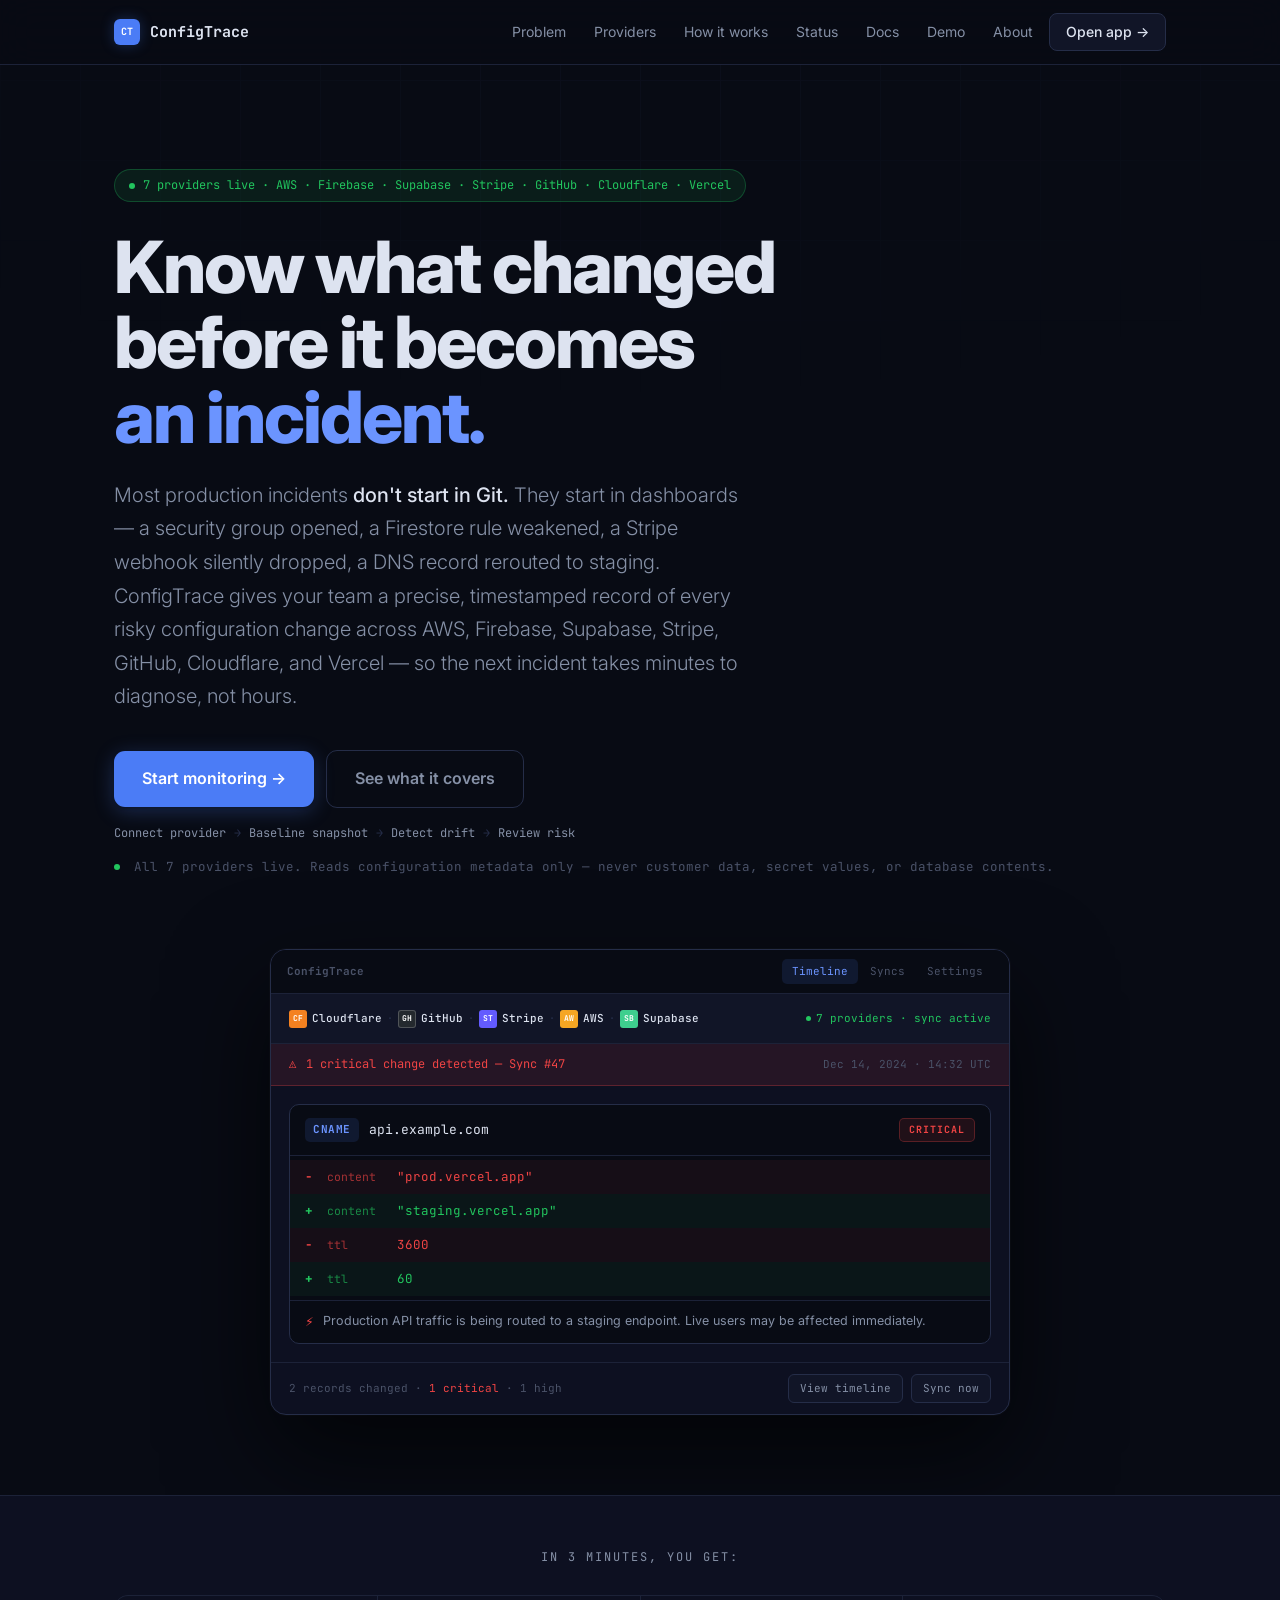
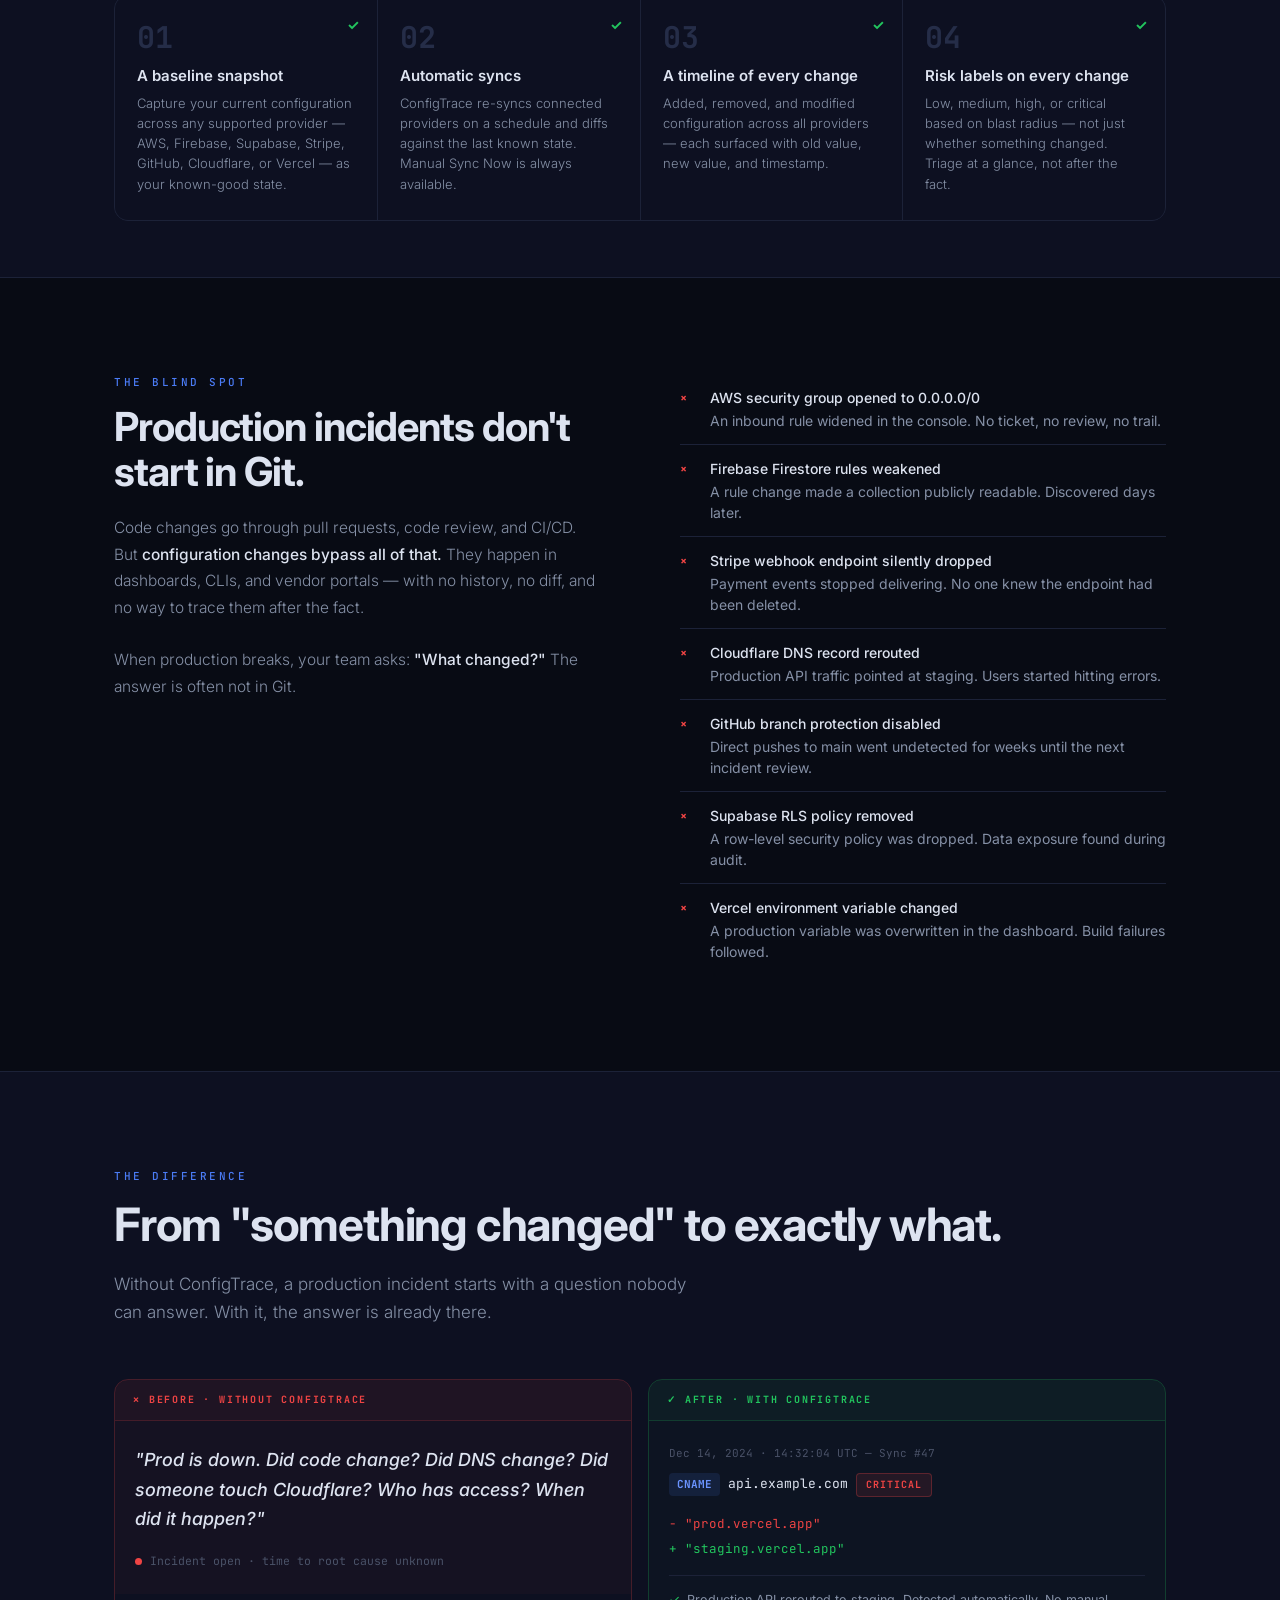
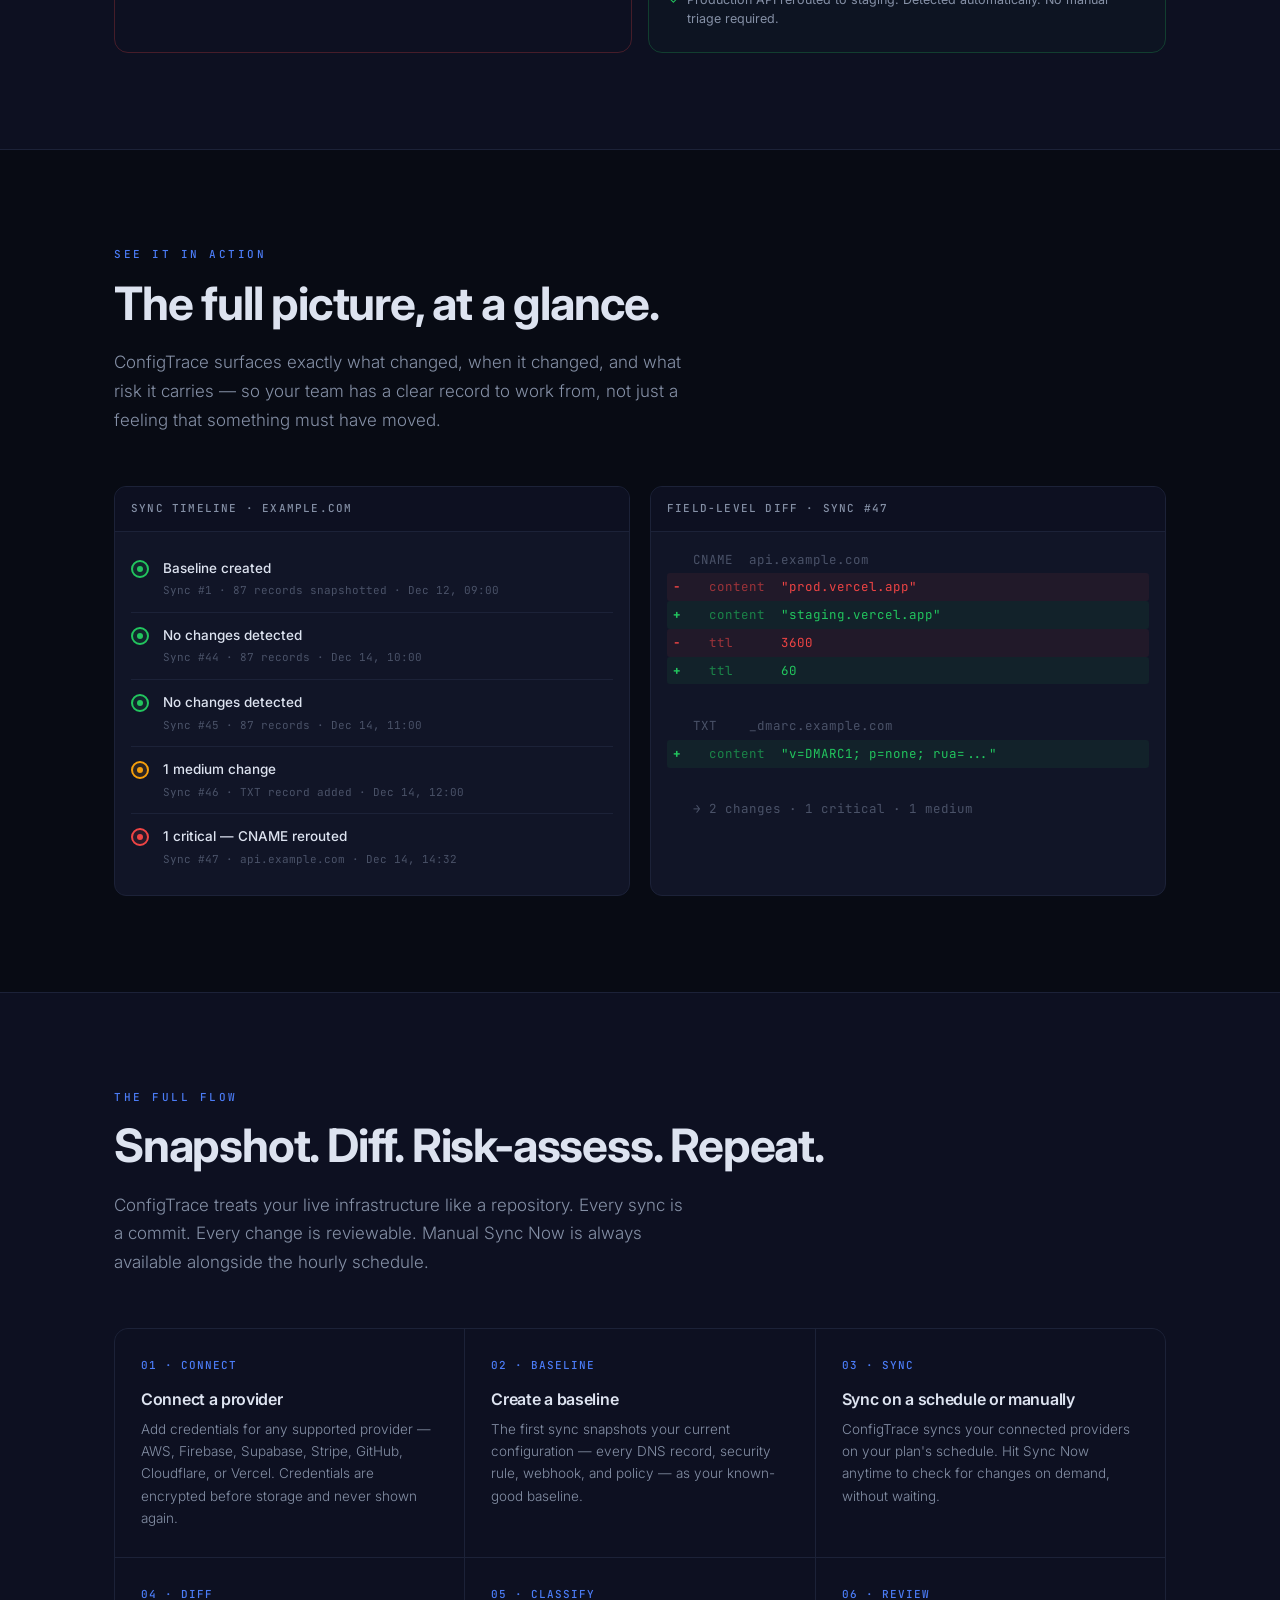
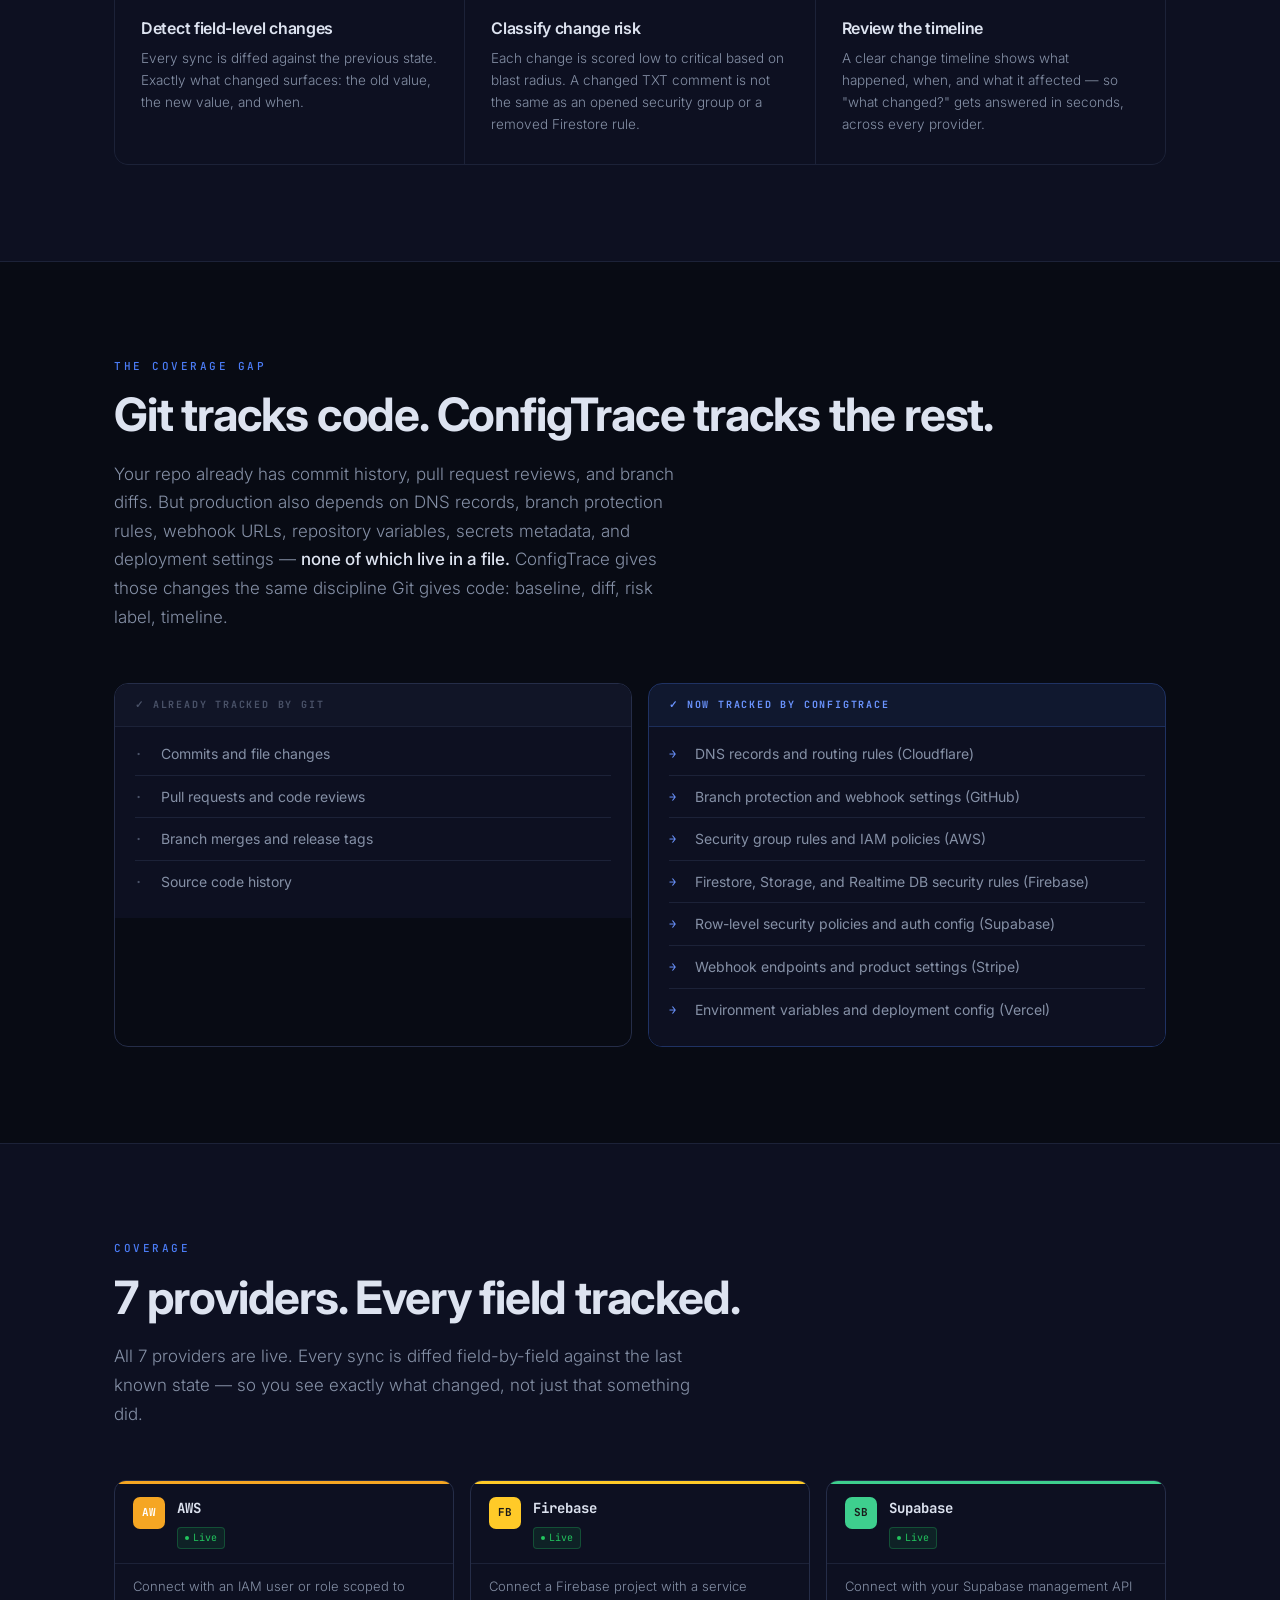
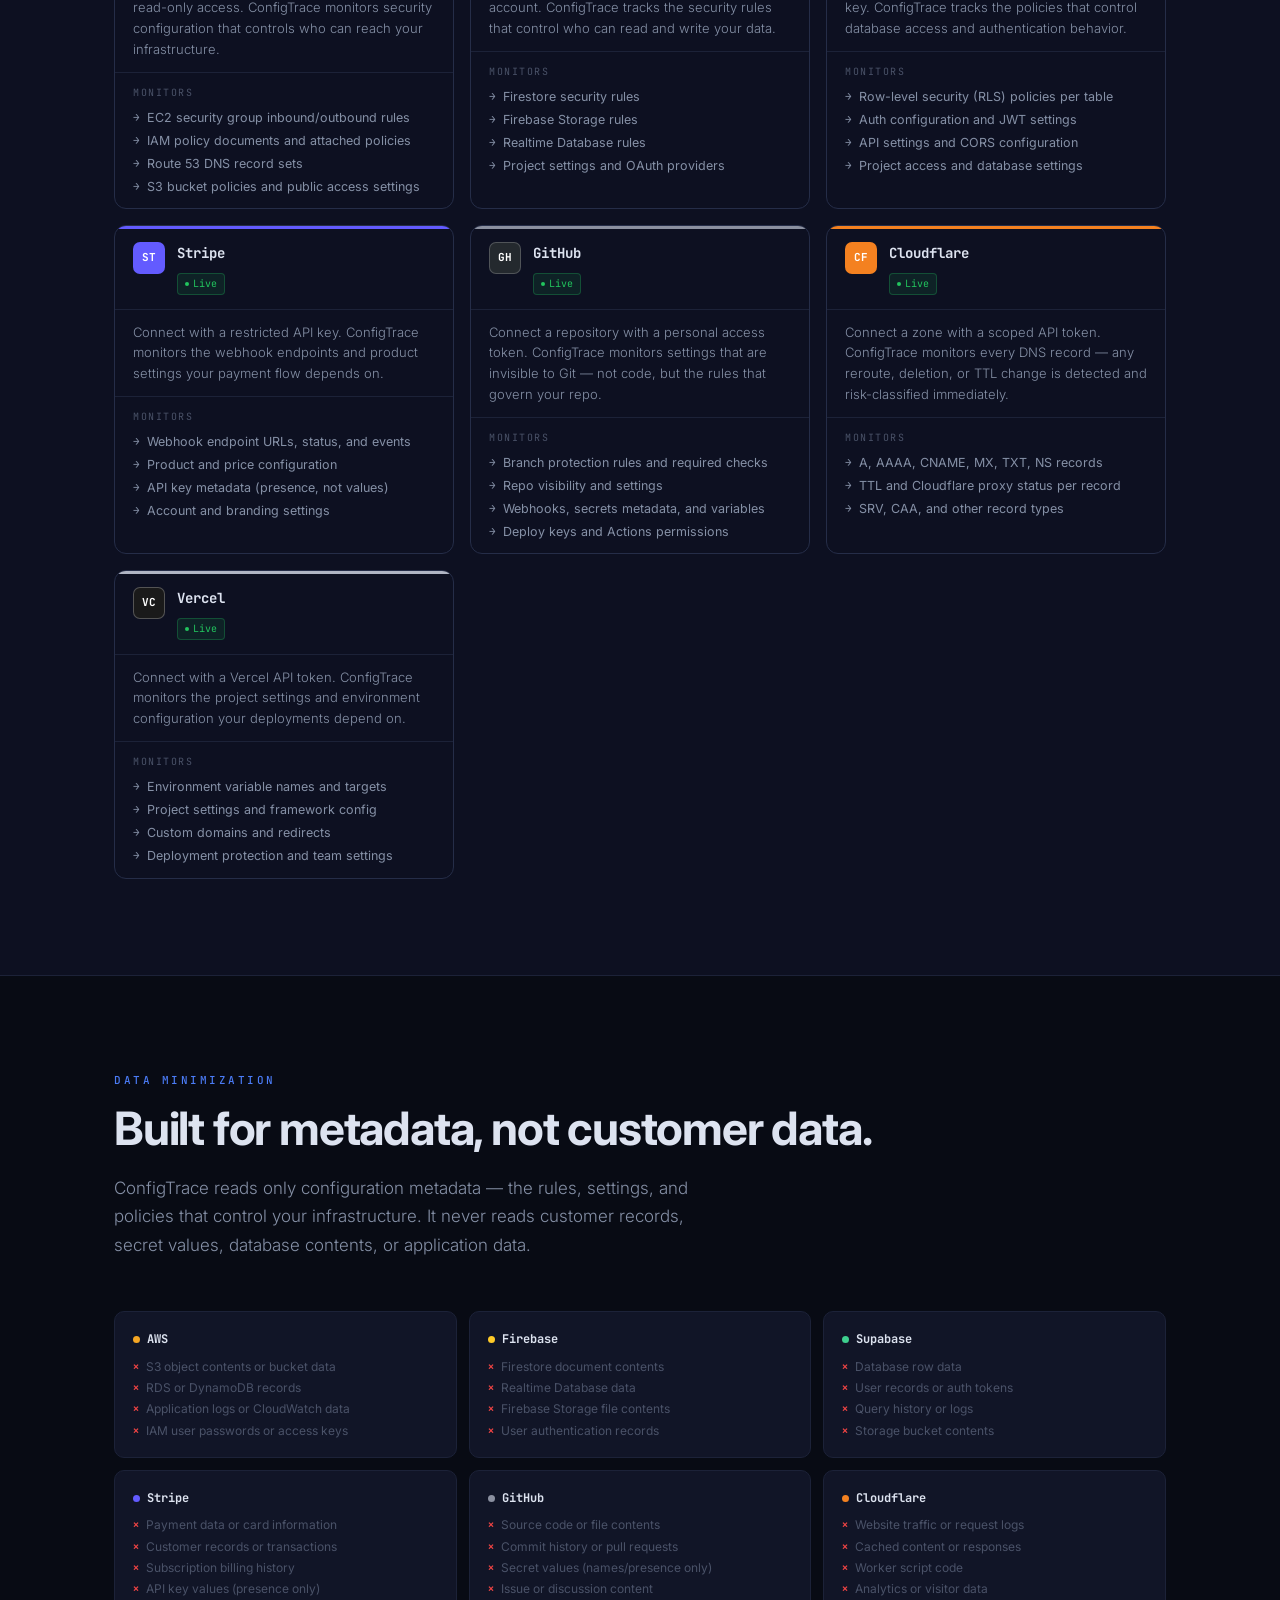
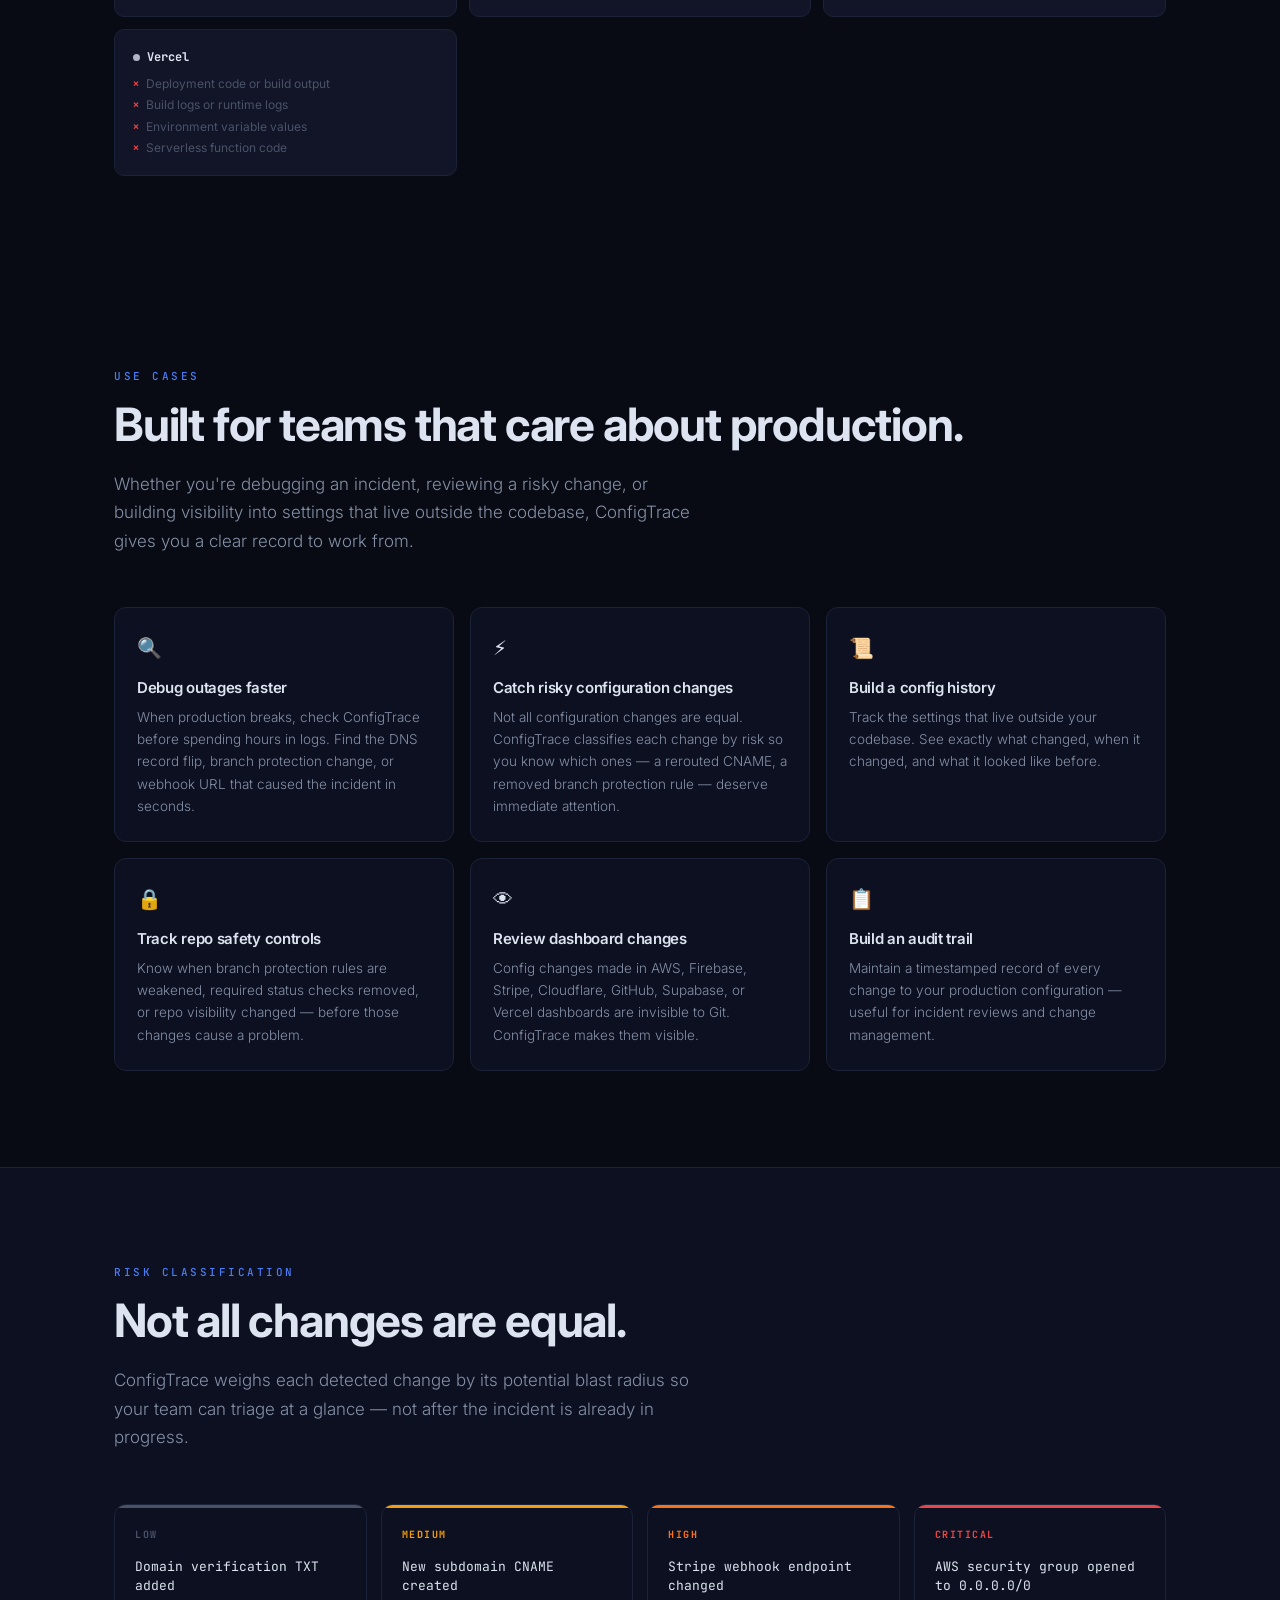
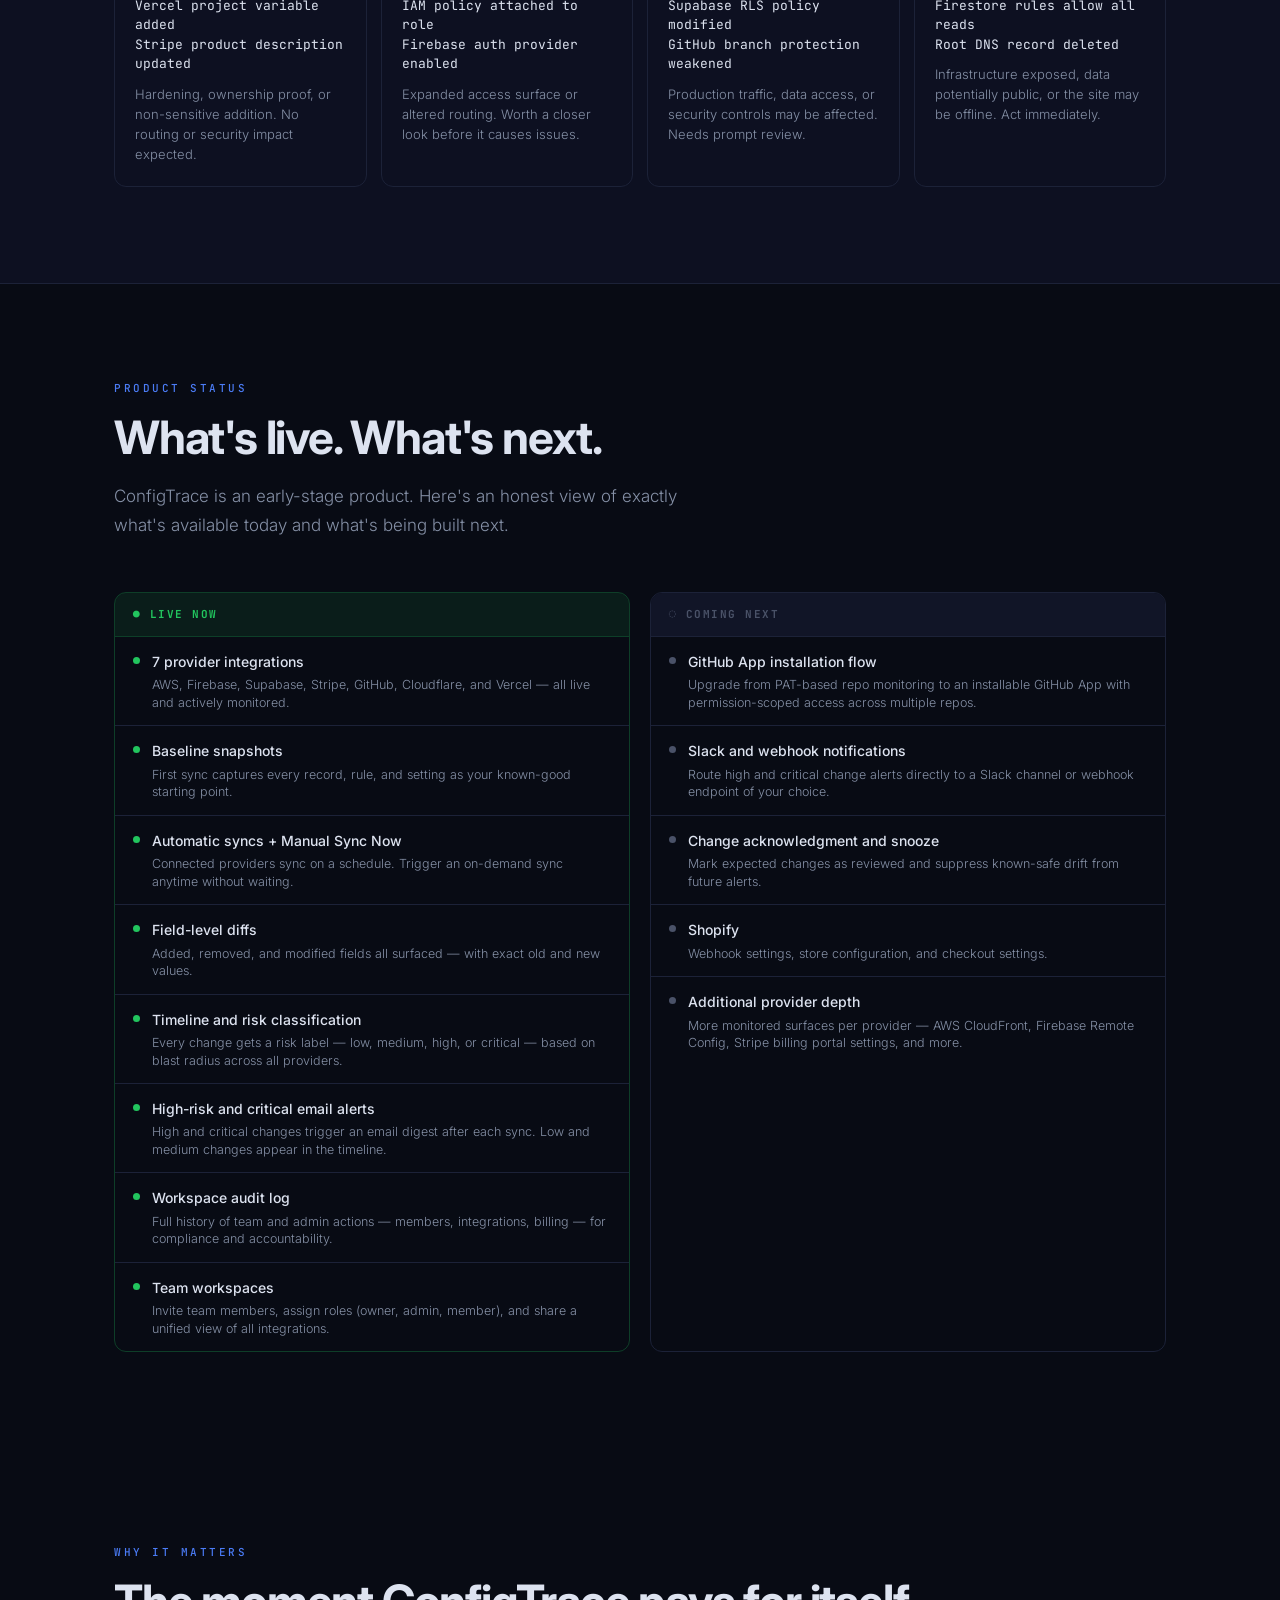
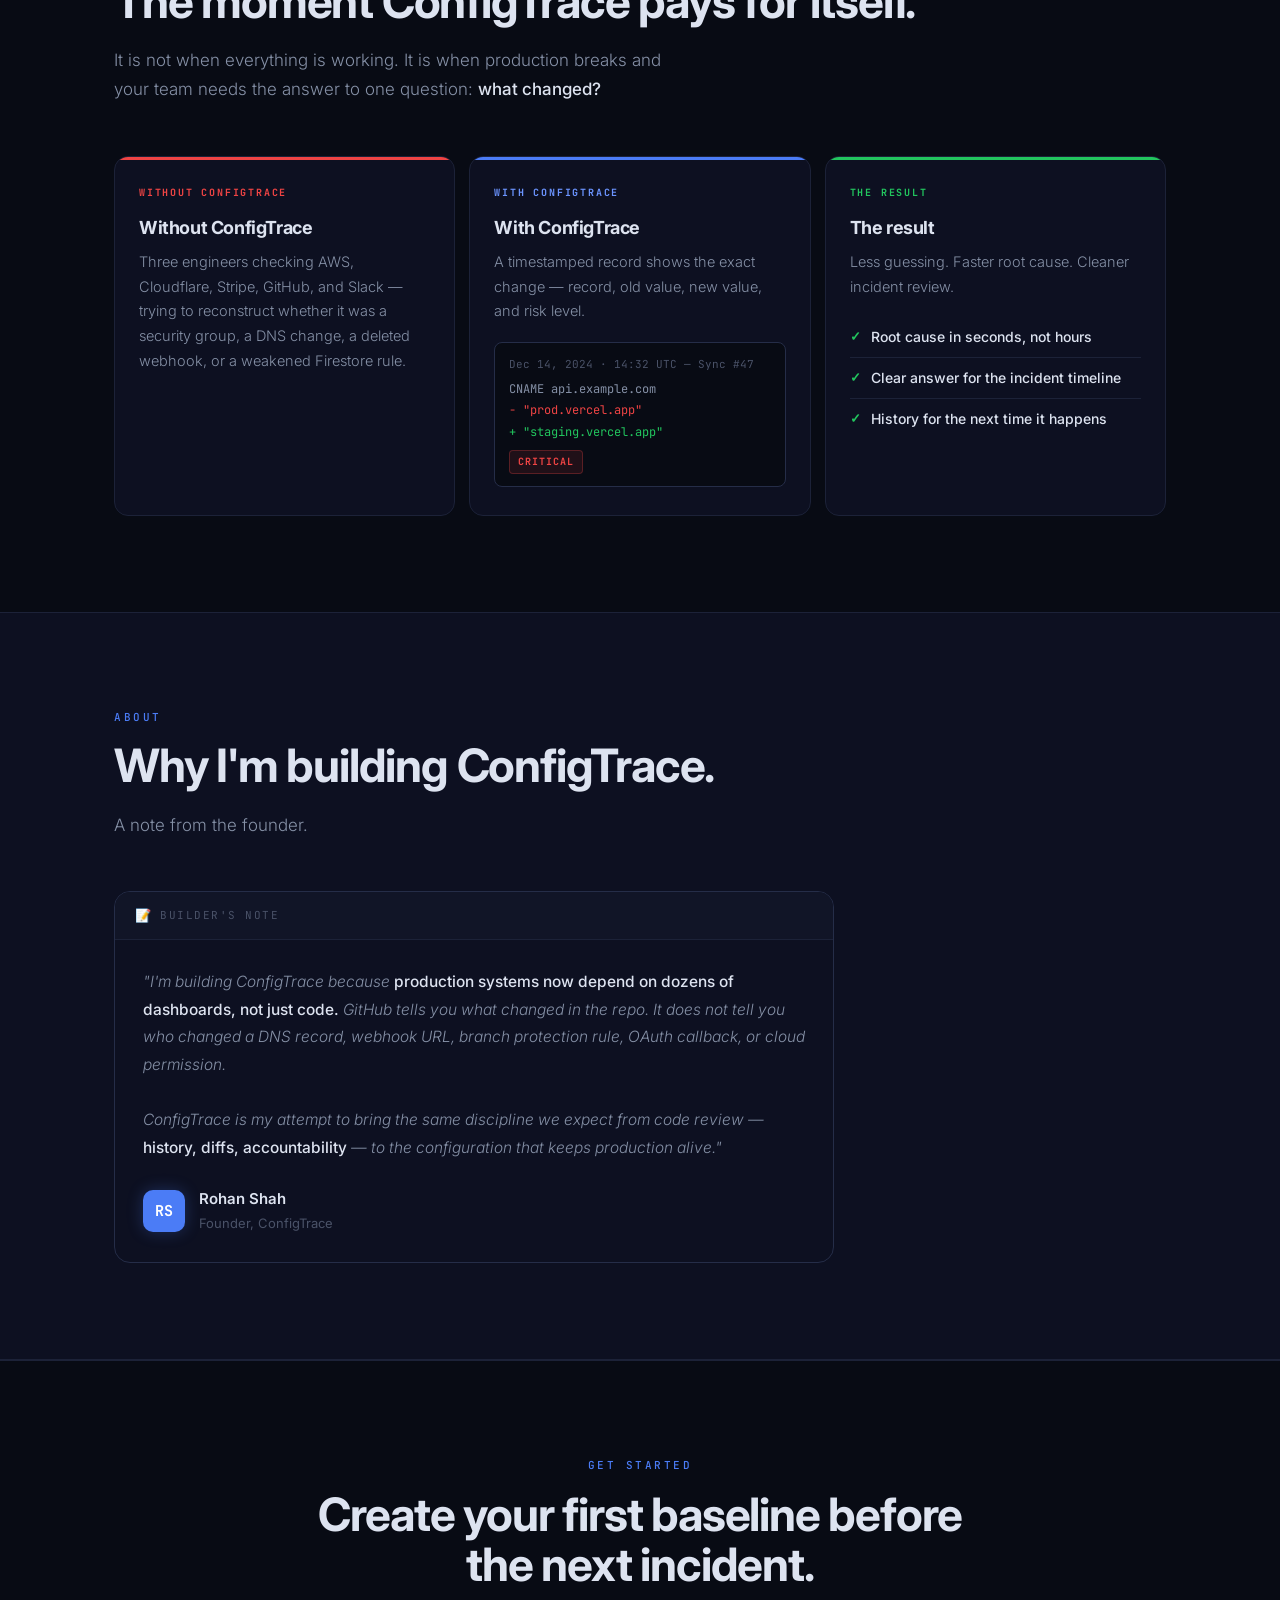
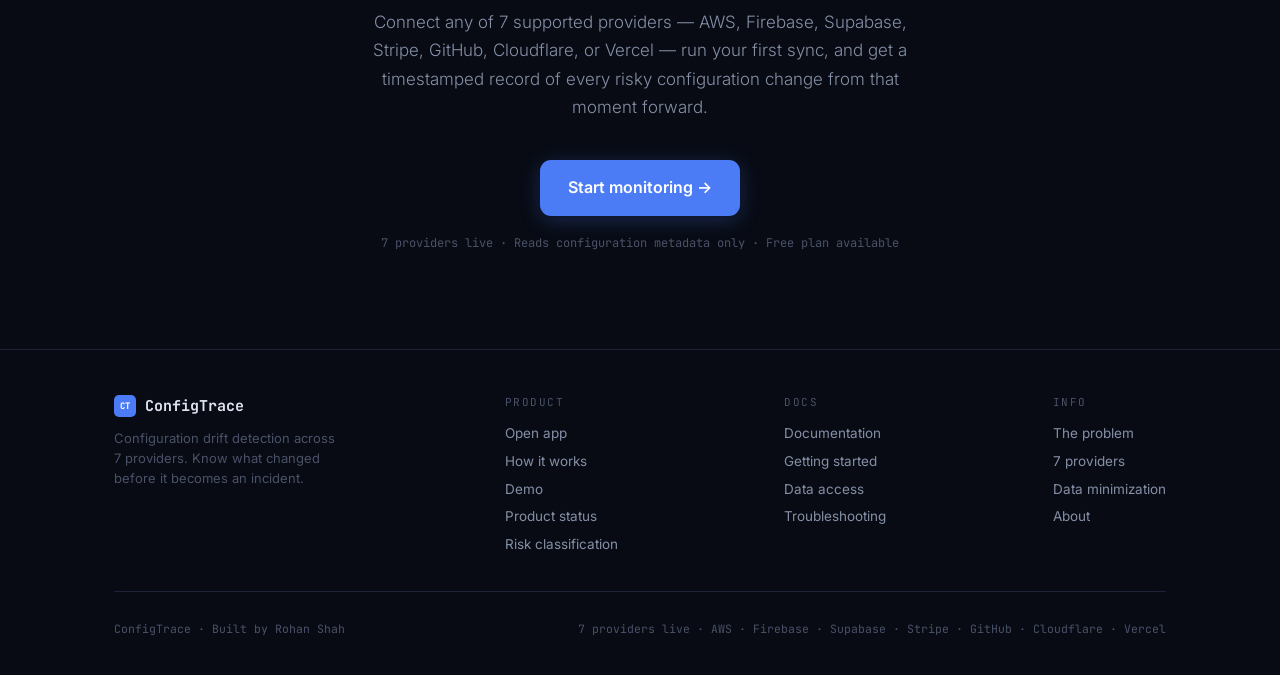
==== commit b83262ee: "QA docs navigation and copy consistency" ====
--- a/index.html
+++ b/index.html
@@ -1428,7 +1428,7 @@
 
     <p class="hero-trust">
       <span class="live-dot" aria-hidden="true"></span>
-      All 7 providers live. Reads configuration metadata only — never customer data, secrets values, or database contents.
+      All 7 providers live. Reads configuration metadata only — never customer data, secret values, or database contents.
     </p>
 
     <!-- Product mock -->
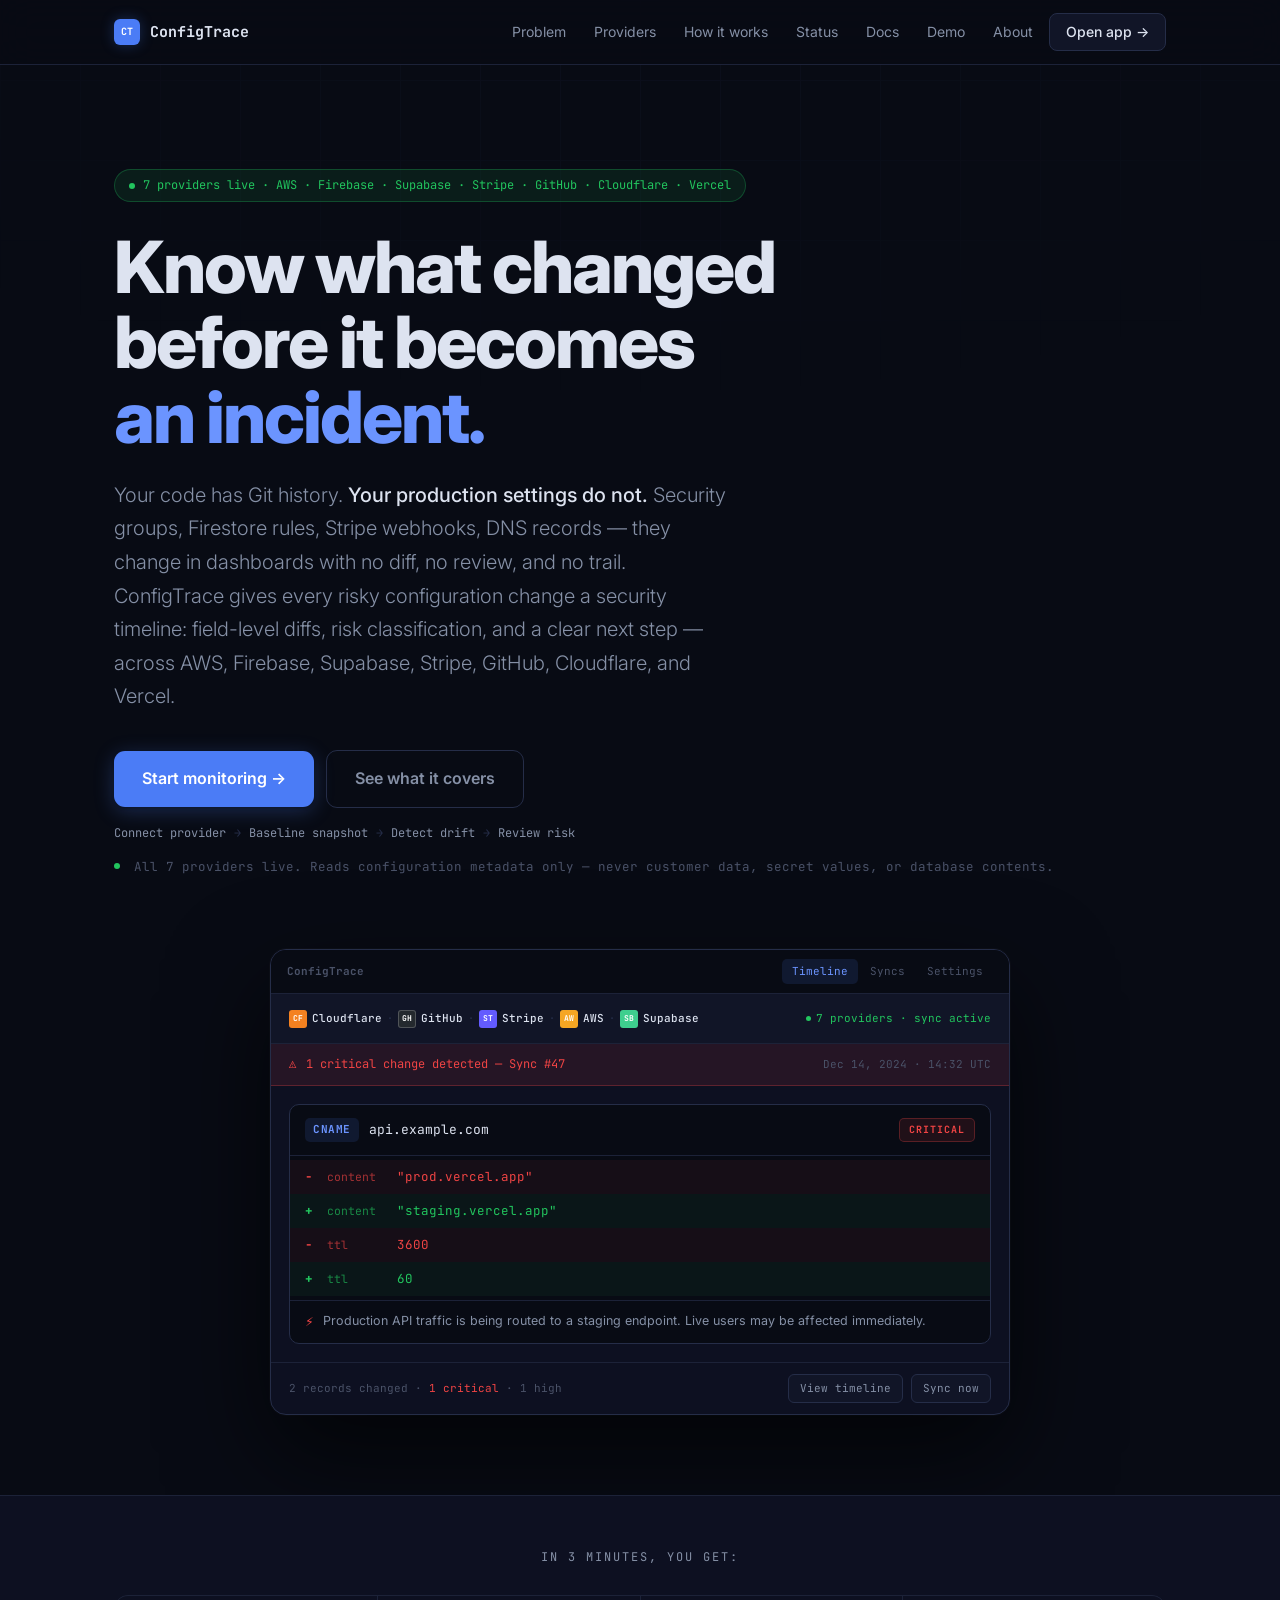
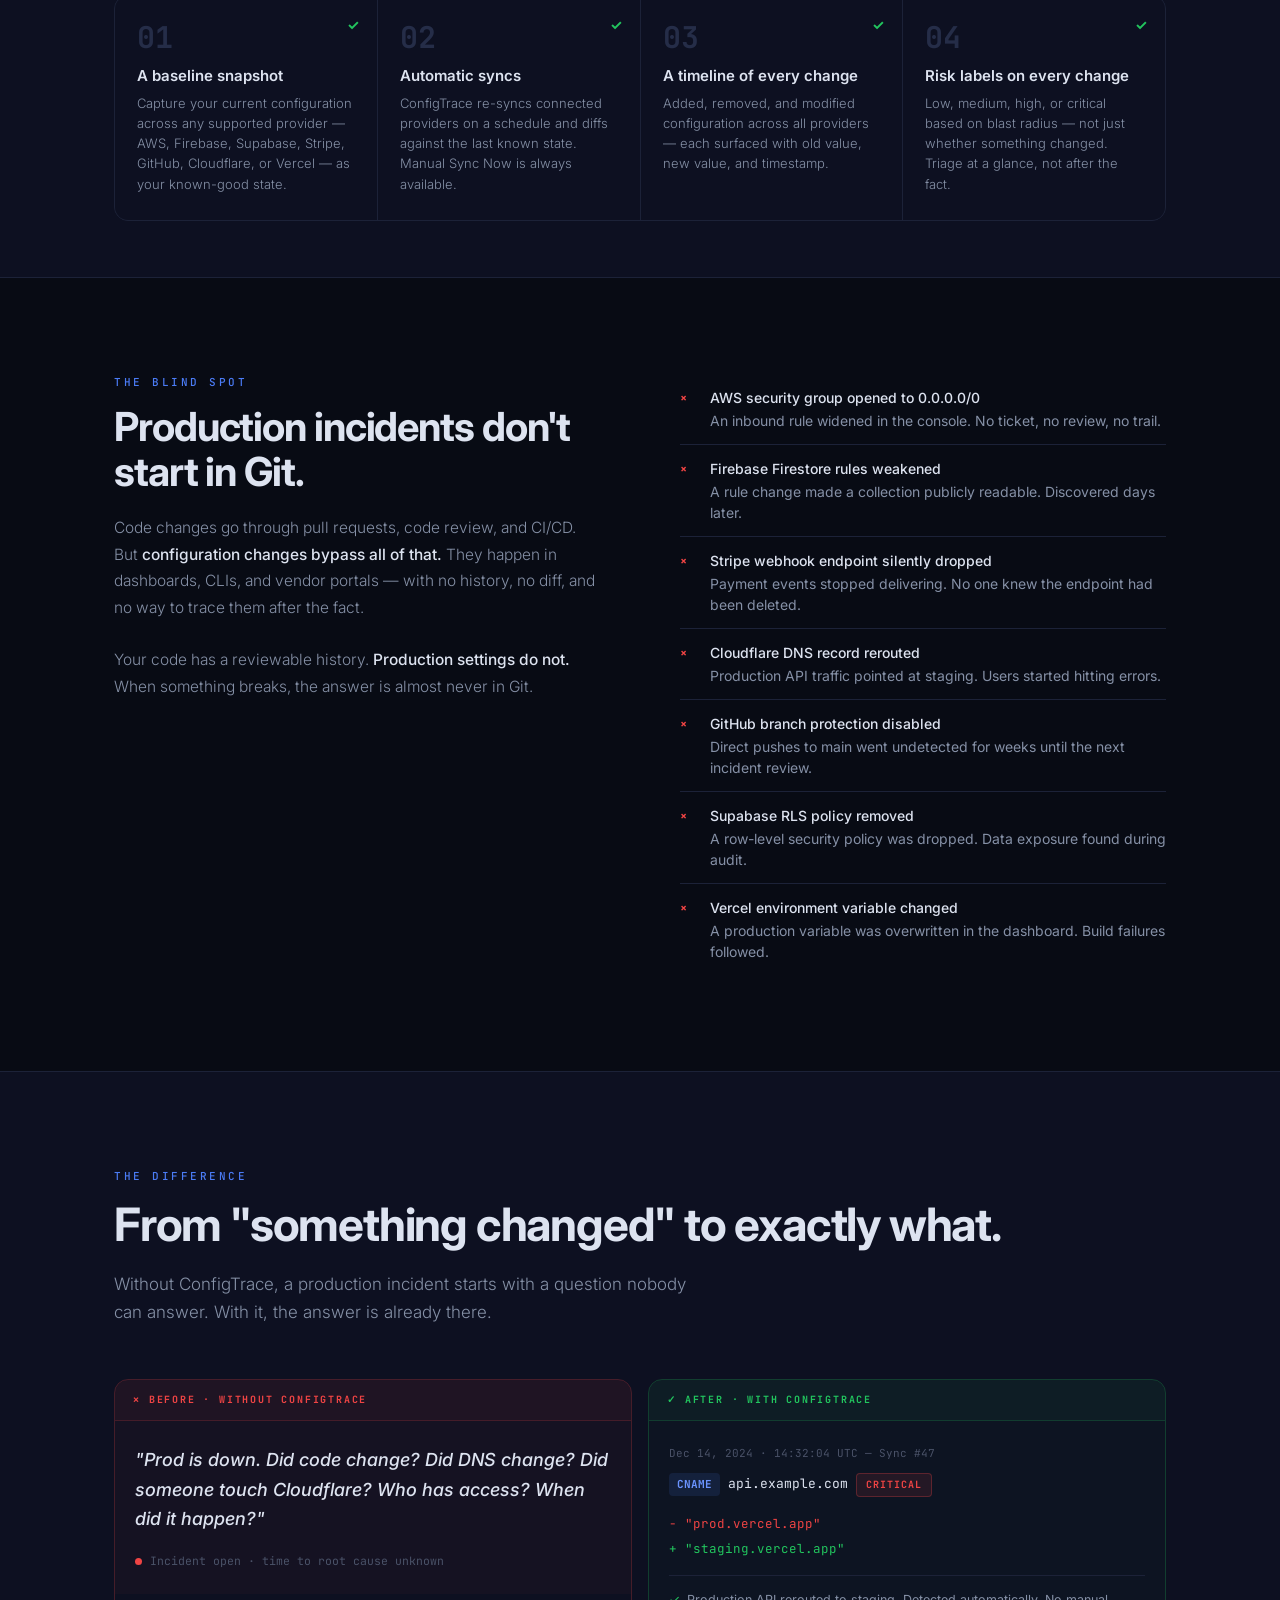
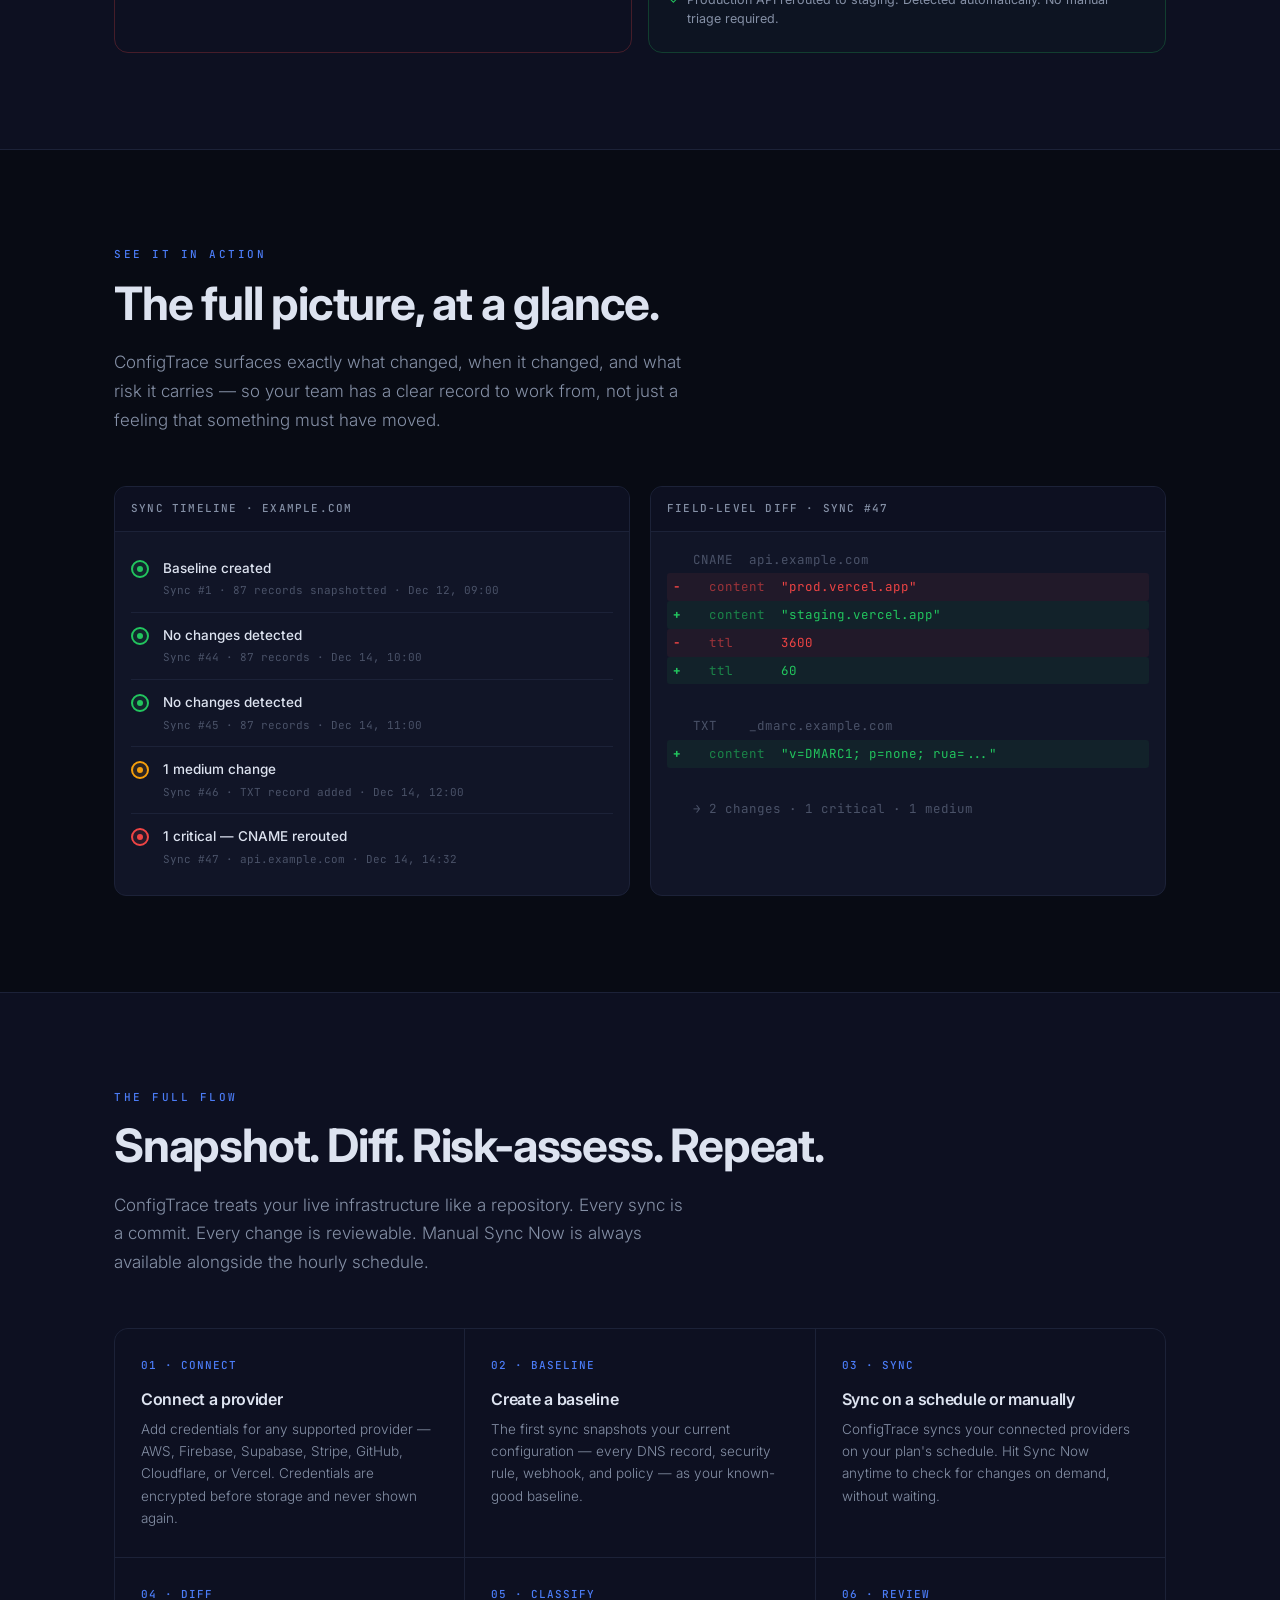
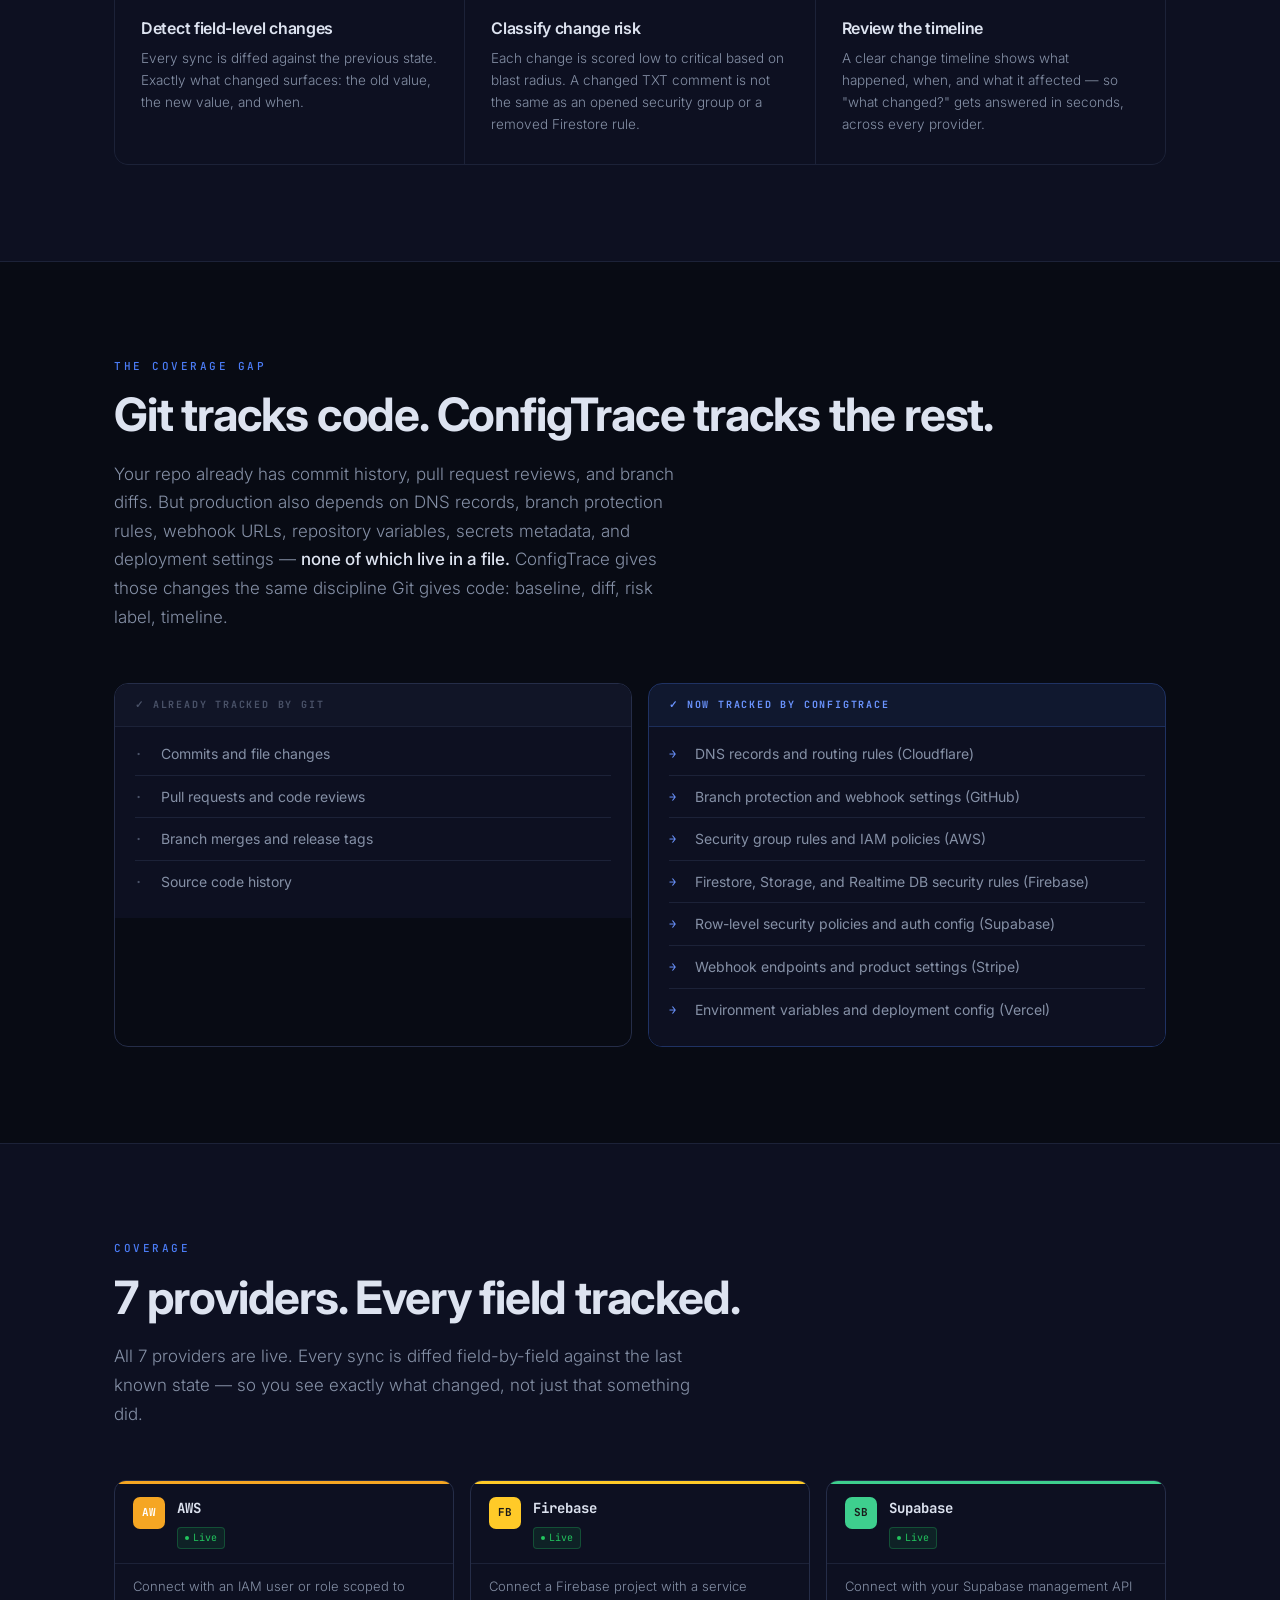
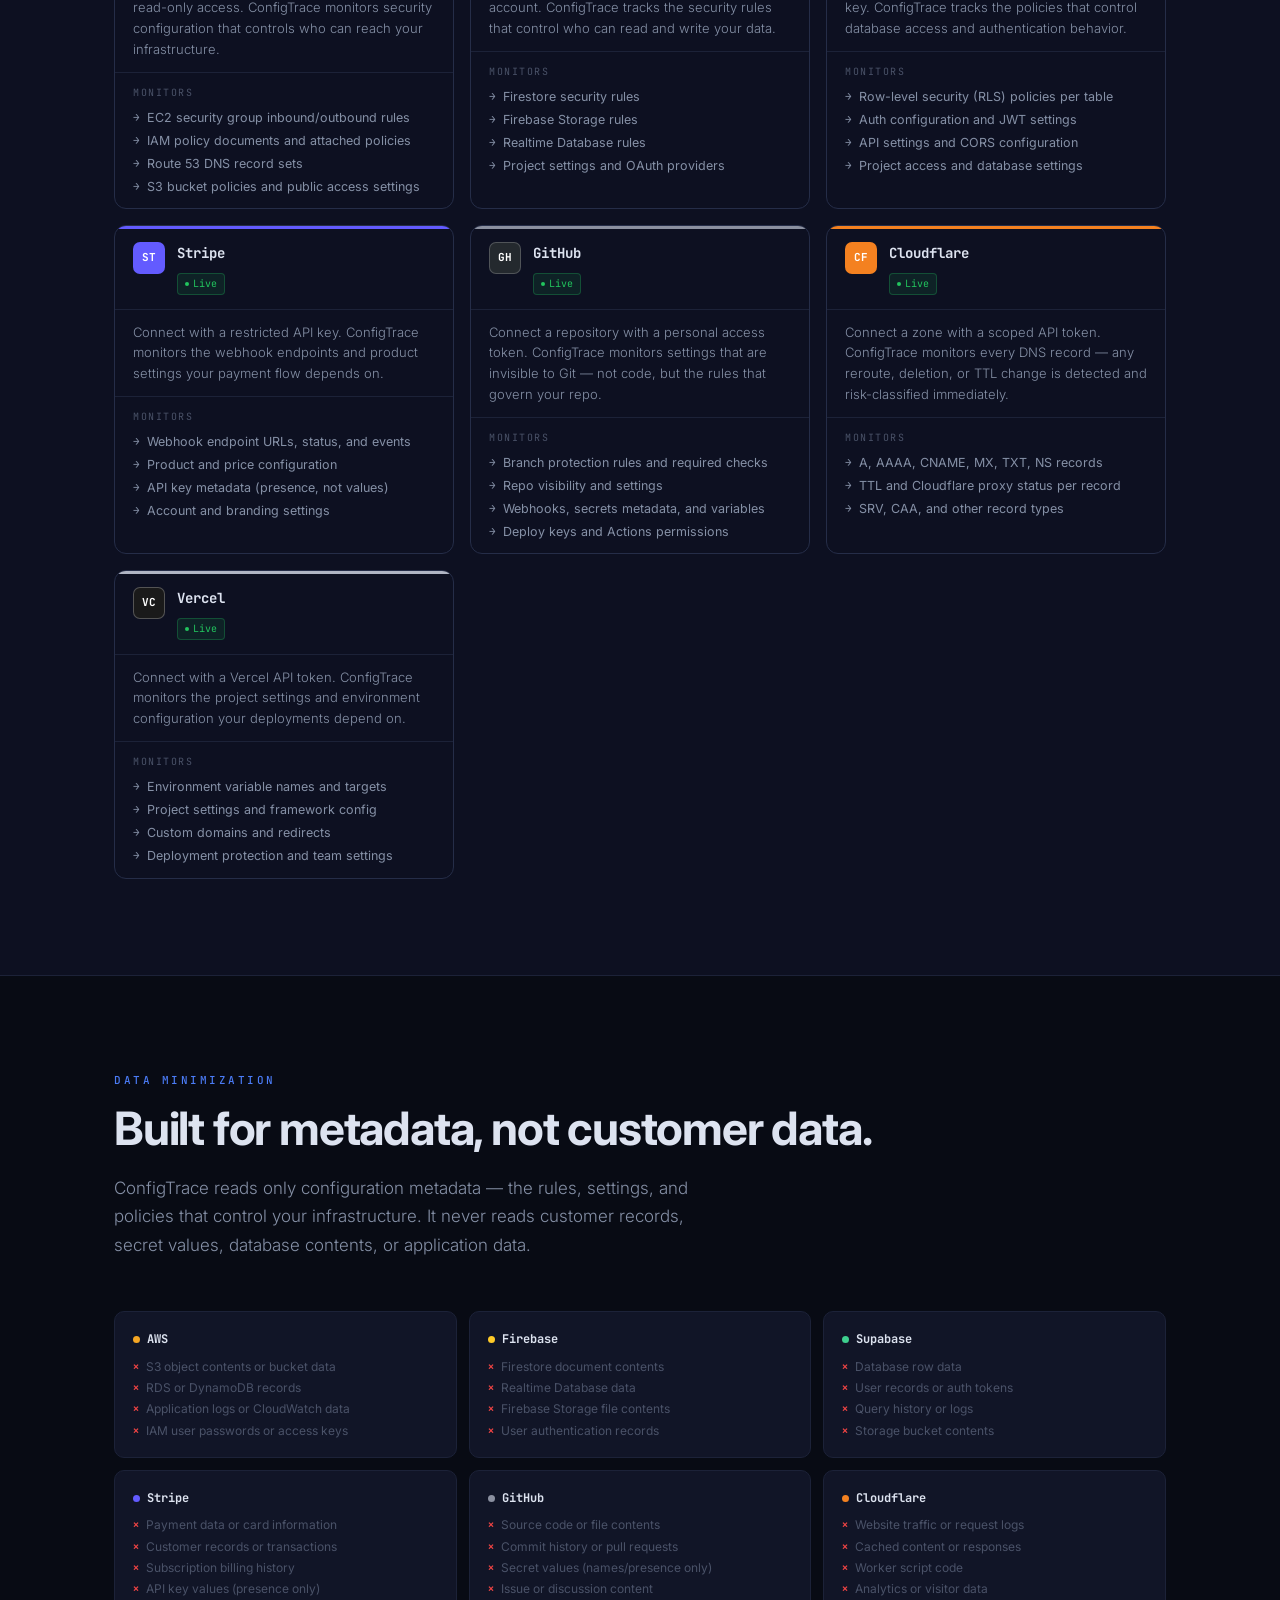
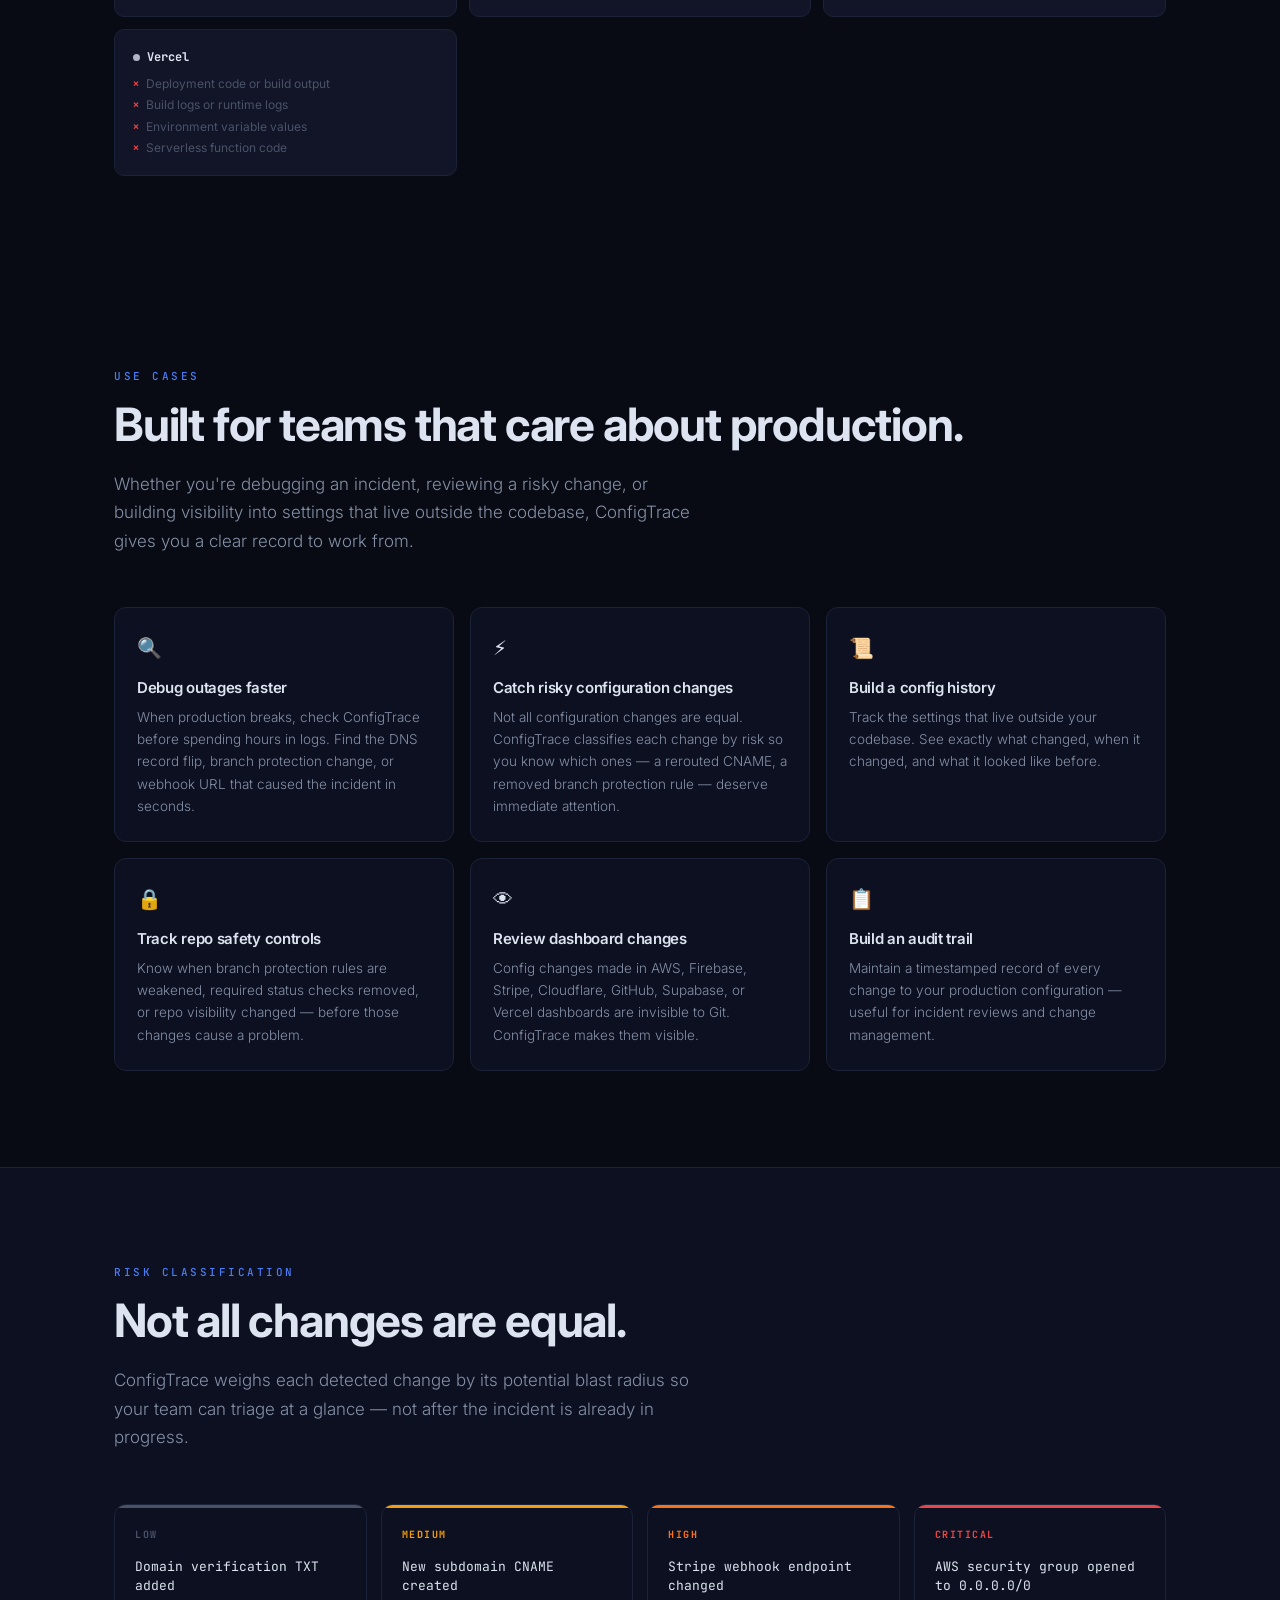
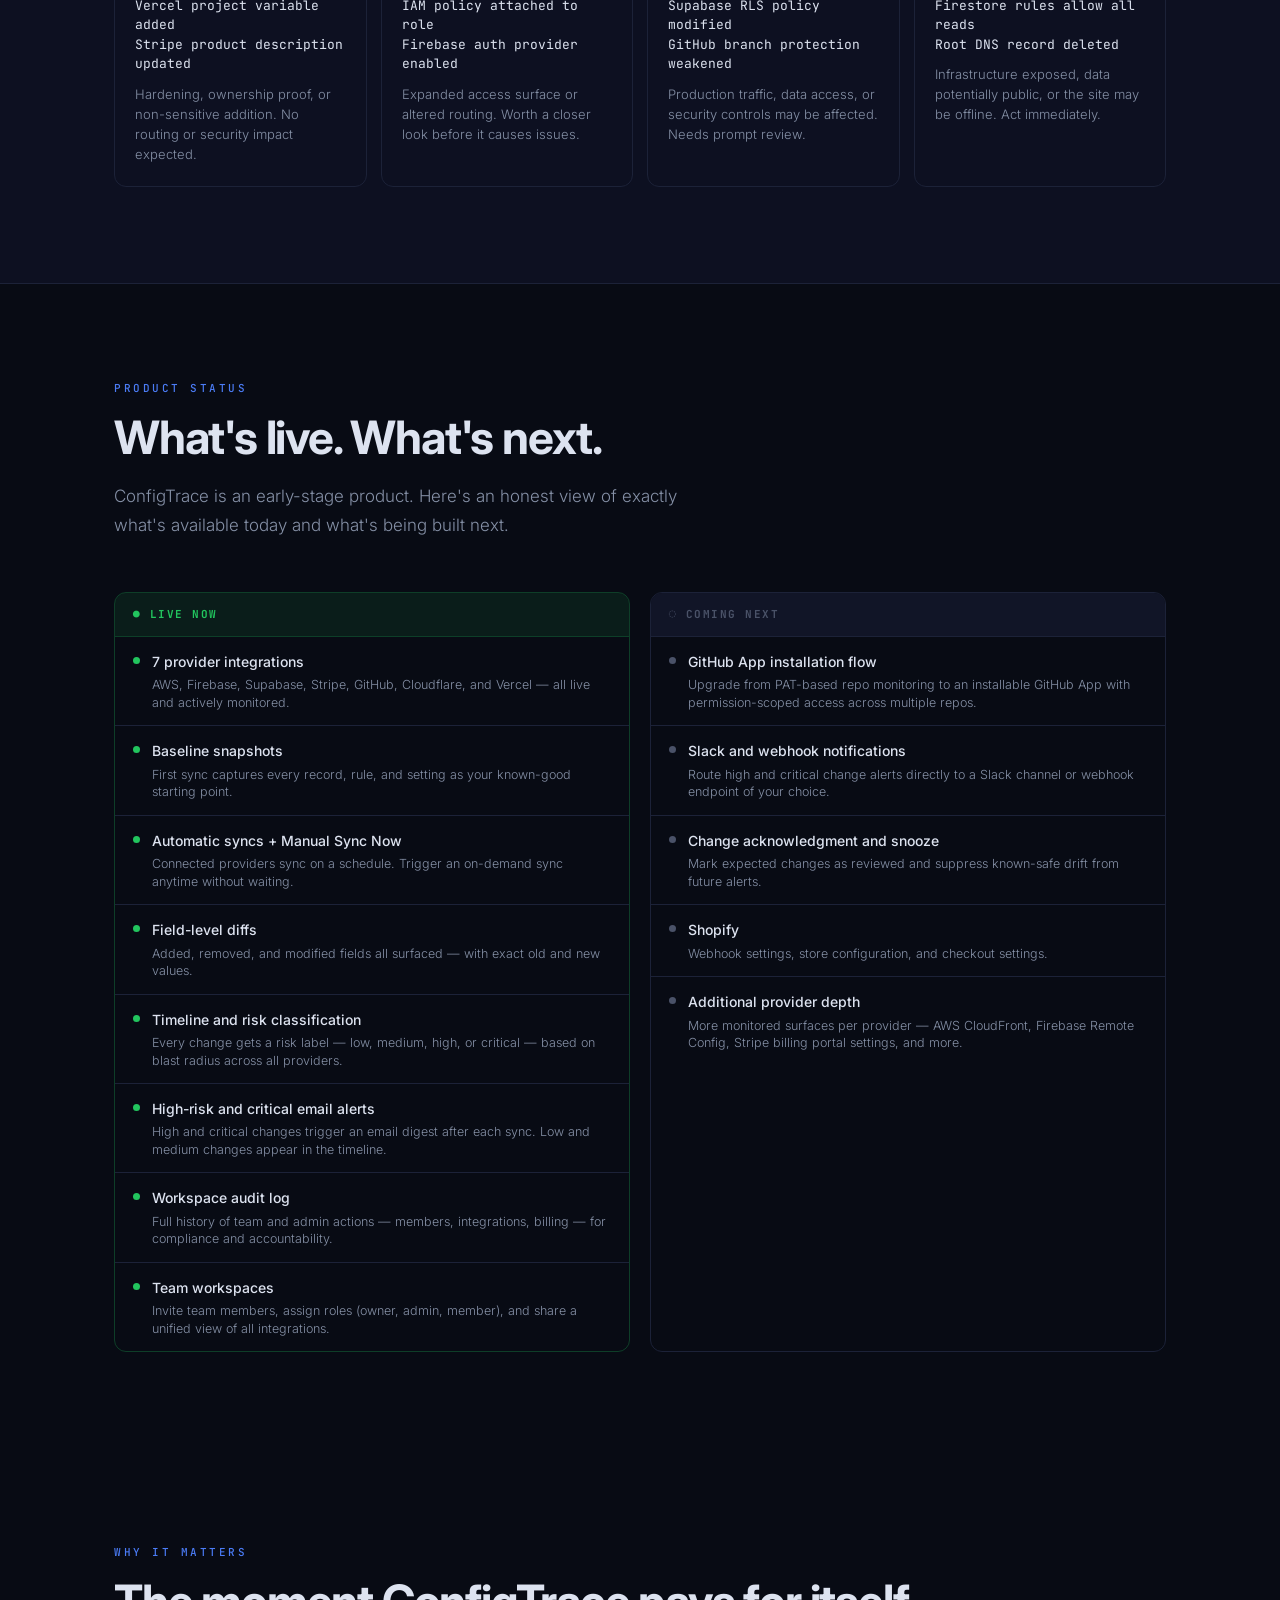
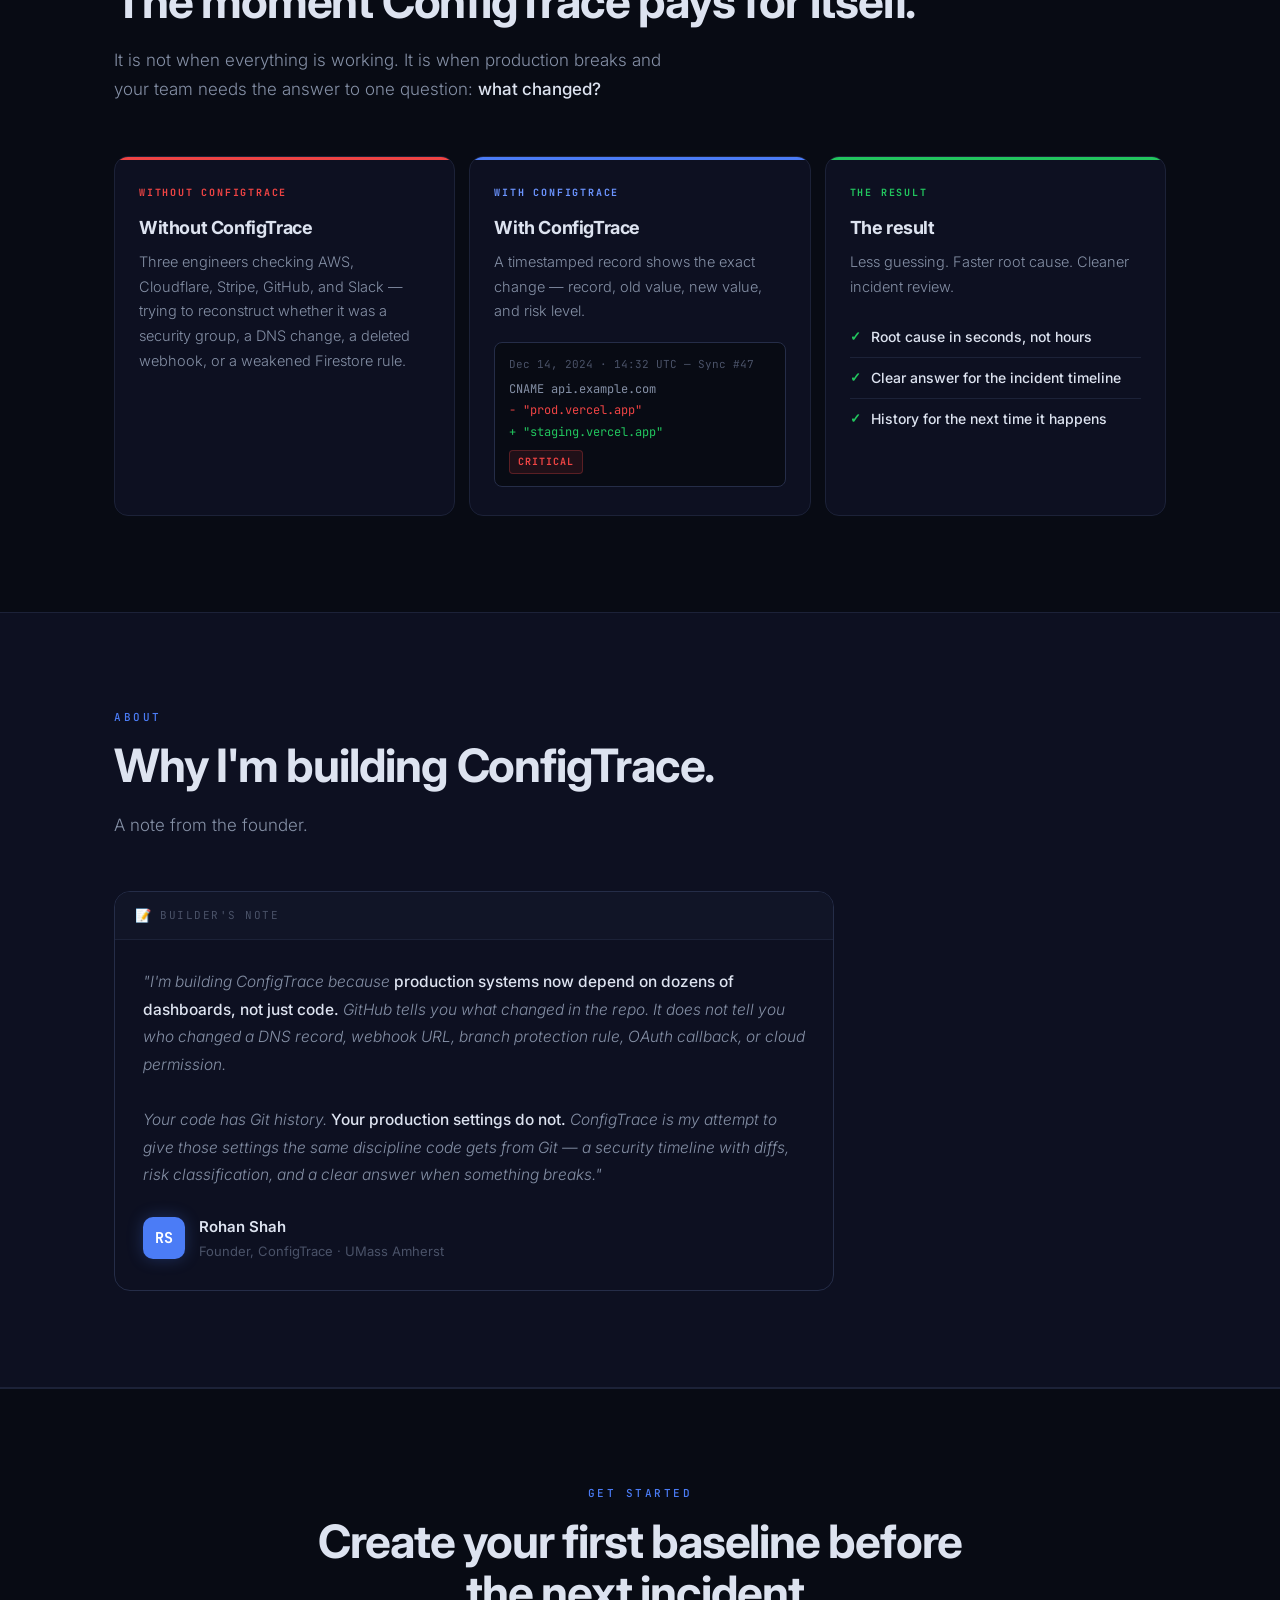
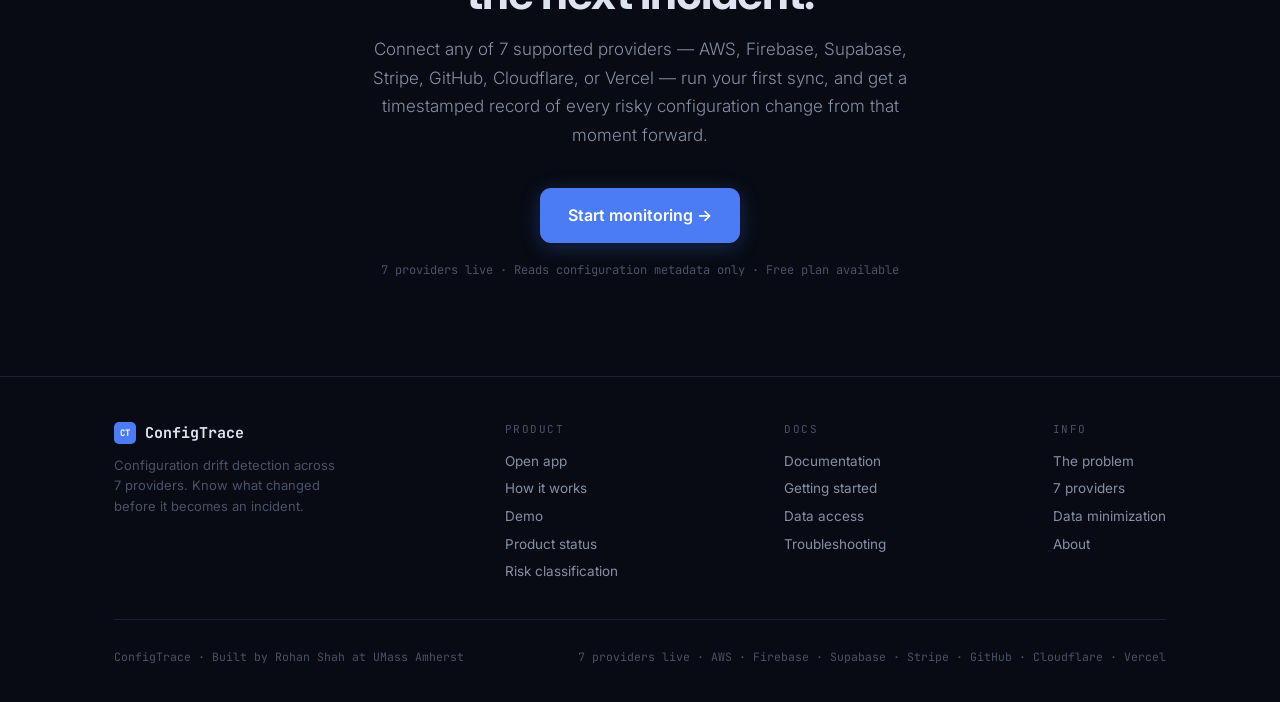
==== commit efa9456a: "Sharpen ConfigTrace positioning and founder copy" ====
--- a/index.html
+++ b/index.html
@@ -4,20 +4,20 @@
   <meta charset="UTF-8">
   <meta name="viewport" content="width=device-width, initial-scale=1.0">
   <title>ConfigTrace — Know what changed before it becomes an incident</title>
-  <meta name="description" content="ConfigTrace monitors configuration drift across AWS, Firebase, Supabase, Stripe, GitHub, Cloudflare, and Vercel. Baseline snapshots, automatic syncs, field-level diffs, and risk classification for the configuration that lives outside Git.">
+  <meta name="description" content="ConfigTrace is configuration security monitoring for cloud and SaaS tools. A security timeline for risky configuration drift across AWS, Firebase, Supabase, Stripe, GitHub, Cloudflare, and Vercel — the production-critical settings that live outside Git.">
 
   <!-- Open Graph -->
   <meta property="og:type" content="website">
   <meta property="og:url" content="https://configtrace.org/">
   <meta property="og:title" content="ConfigTrace — Know what changed before it becomes an incident">
-  <meta property="og:description" content="ConfigTrace monitors risky configuration drift across 7 providers: AWS, Firebase, Supabase, Stripe, GitHub, Cloudflare, and Vercel. Field-level diffs and risk classification for the configuration that lives outside Git.">
+  <meta property="og:description" content="ConfigTrace is the security timeline for risky configuration drift. Configuration security monitoring across AWS, Firebase, Supabase, Stripe, GitHub, Cloudflare, and Vercel — the production-critical settings that live outside Git.">
   <meta property="og:image" content="https://configtrace.org/og.png">
   <meta property="og:site_name" content="ConfigTrace">
 
   <!-- Twitter Card -->
   <meta name="twitter:card" content="summary_large_image">
   <meta name="twitter:title" content="ConfigTrace — Know what changed before it becomes an incident">
-  <meta name="twitter:description" content="ConfigTrace monitors risky configuration drift across 7 providers: AWS, Firebase, Supabase, Stripe, GitHub, Cloudflare, and Vercel. Field-level diffs and risk classification for the configuration that lives outside Git.">
+  <meta name="twitter:description" content="ConfigTrace is the security timeline for risky configuration drift. Configuration security monitoring across AWS, Firebase, Supabase, Stripe, GitHub, Cloudflare, and Vercel — the production-critical settings that live outside Git.">
   <meta name="twitter:image" content="https://configtrace.org/og.png">
 
   <link rel="canonical" href="https://configtrace.org/">
@@ -1398,12 +1398,12 @@
     </h1>
 
     <p class="hero-sub">
-      Most production incidents <strong>don't start in Git.</strong> They start in dashboards —
-      a security group opened, a Firestore rule weakened, a Stripe webhook silently dropped,
-      a DNS record rerouted to staging.
-      ConfigTrace gives your team a precise, timestamped record of every risky configuration
-      change across AWS, Firebase, Supabase, Stripe, GitHub, Cloudflare, and Vercel —
-      so the next incident takes minutes to diagnose, not hours.
+      Your code has Git history. <strong>Your production settings do not.</strong>
+      Security groups, Firestore rules, Stripe webhooks, DNS records — they change in
+      dashboards with no diff, no review, and no trail.
+      ConfigTrace gives every risky configuration change a security timeline:
+      field-level diffs, risk classification, and a clear next step —
+      across AWS, Firebase, Supabase, Stripe, GitHub, Cloudflare, and Vercel.
     </p>
 
     <div class="hero-ctas">
@@ -1617,8 +1617,8 @@
         </p>
         <br>
         <p class="problem-body">
-          When production breaks, your team asks: <strong>"What changed?"</strong>
-          The answer is often not in Git.
+          Your code has a reviewable history. <strong>Production settings do not.</strong>
+          When something breaks, the answer is almost never in Git.
         </p>
       </div>
 
@@ -2541,15 +2541,16 @@
           not tell you who changed a DNS record, webhook URL, branch protection rule, OAuth
           callback, or cloud permission.
           <br><br>
-          ConfigTrace is my attempt to bring the same discipline we expect from code review —
-          <strong>history, diffs, accountability</strong> — to the configuration that keeps
-          production alive."
+          Your code has Git history. <strong>Your production settings do not.</strong>
+          ConfigTrace is my attempt to give those settings the same discipline code gets from Git —
+          a security timeline with diffs, risk classification, and a clear answer
+          when something breaks."
         </p>
         <div class="founder-sig">
           <div class="founder-avatar" aria-label="Rohan Shah">RS</div>
           <div>
             <div class="founder-name">Rohan Shah</div>
-            <div class="founder-role">Founder, ConfigTrace</div>
+            <div class="founder-role">Founder, ConfigTrace · UMass Amherst</div>
           </div>
         </div>
       </div>
@@ -2623,7 +2624,7 @@
     </div>
 
     <div class="footer-bottom">
-      <span>ConfigTrace · Built by Rohan Shah</span>
+      <span>ConfigTrace · Built by Rohan Shah at UMass Amherst</span>
       <span>7 providers live · AWS · Firebase · Supabase · Stripe · GitHub · Cloudflare · Vercel</span>
     </div>
   </div>
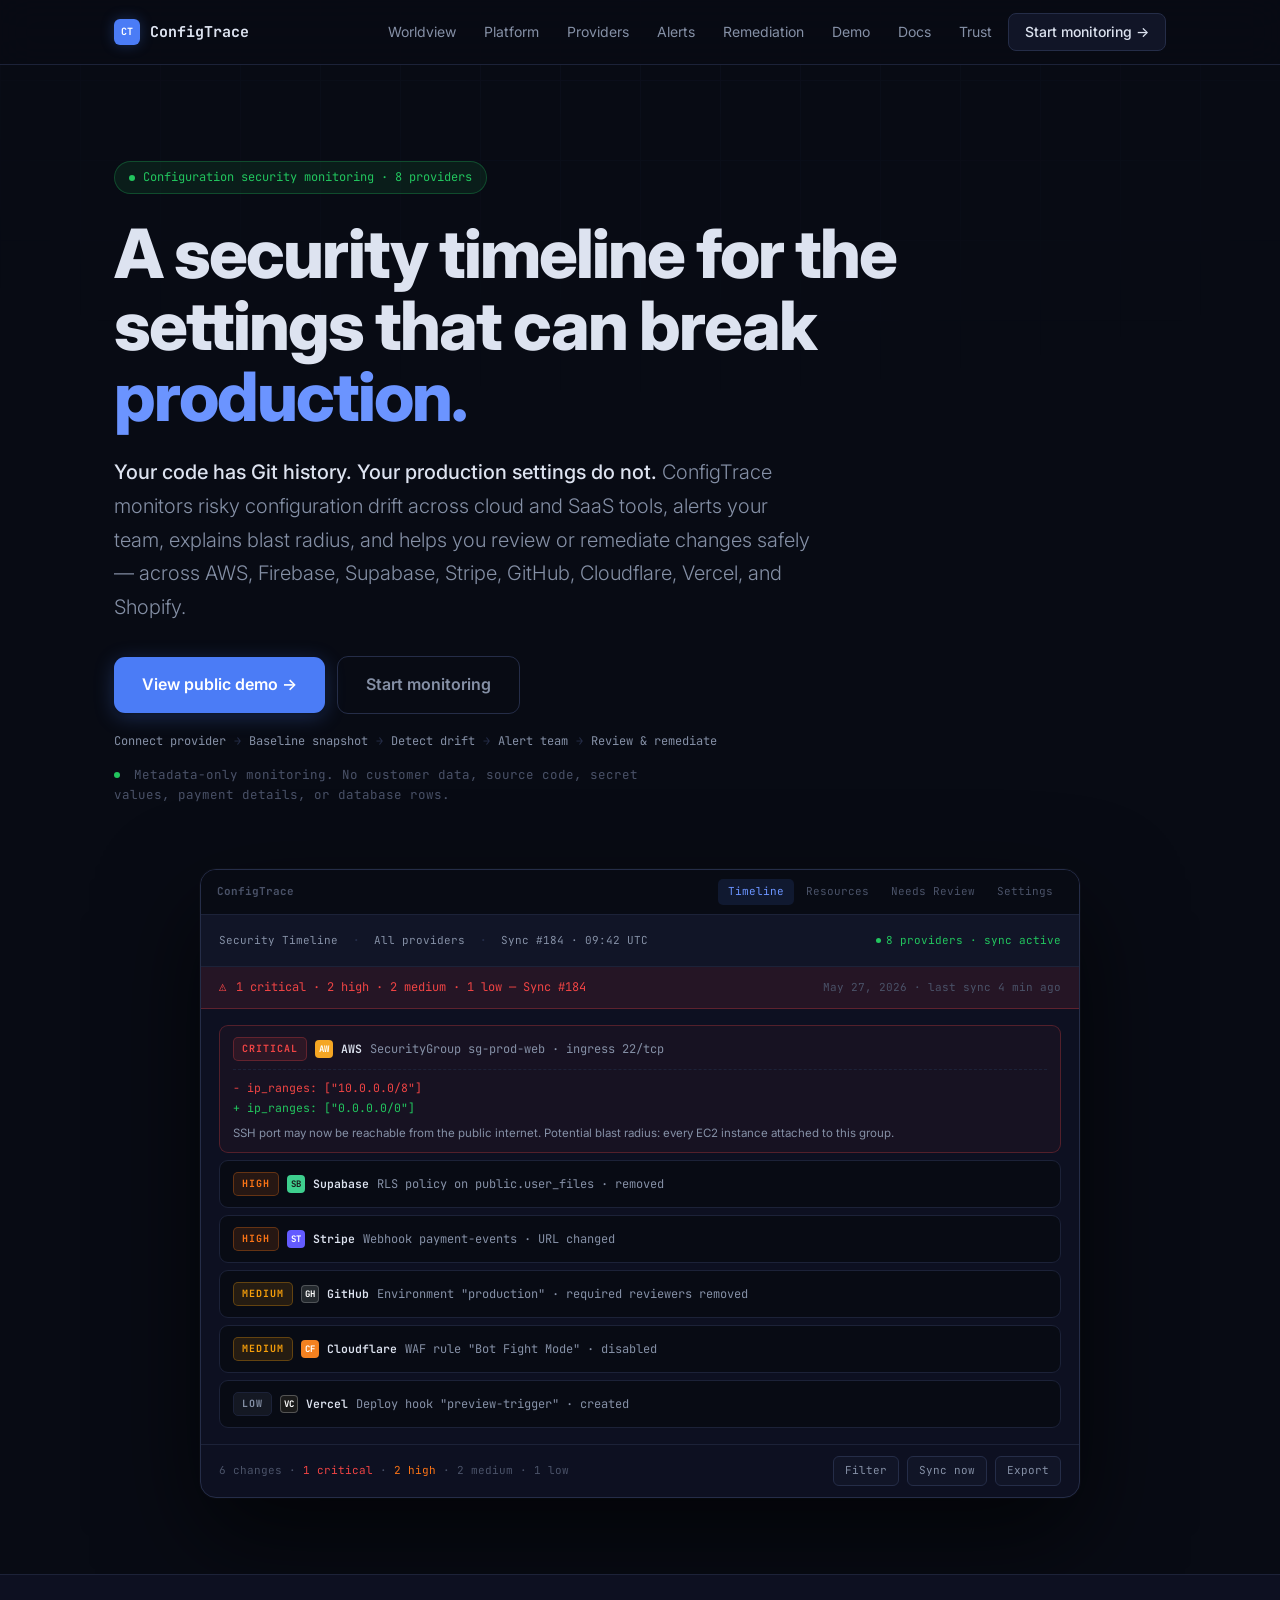
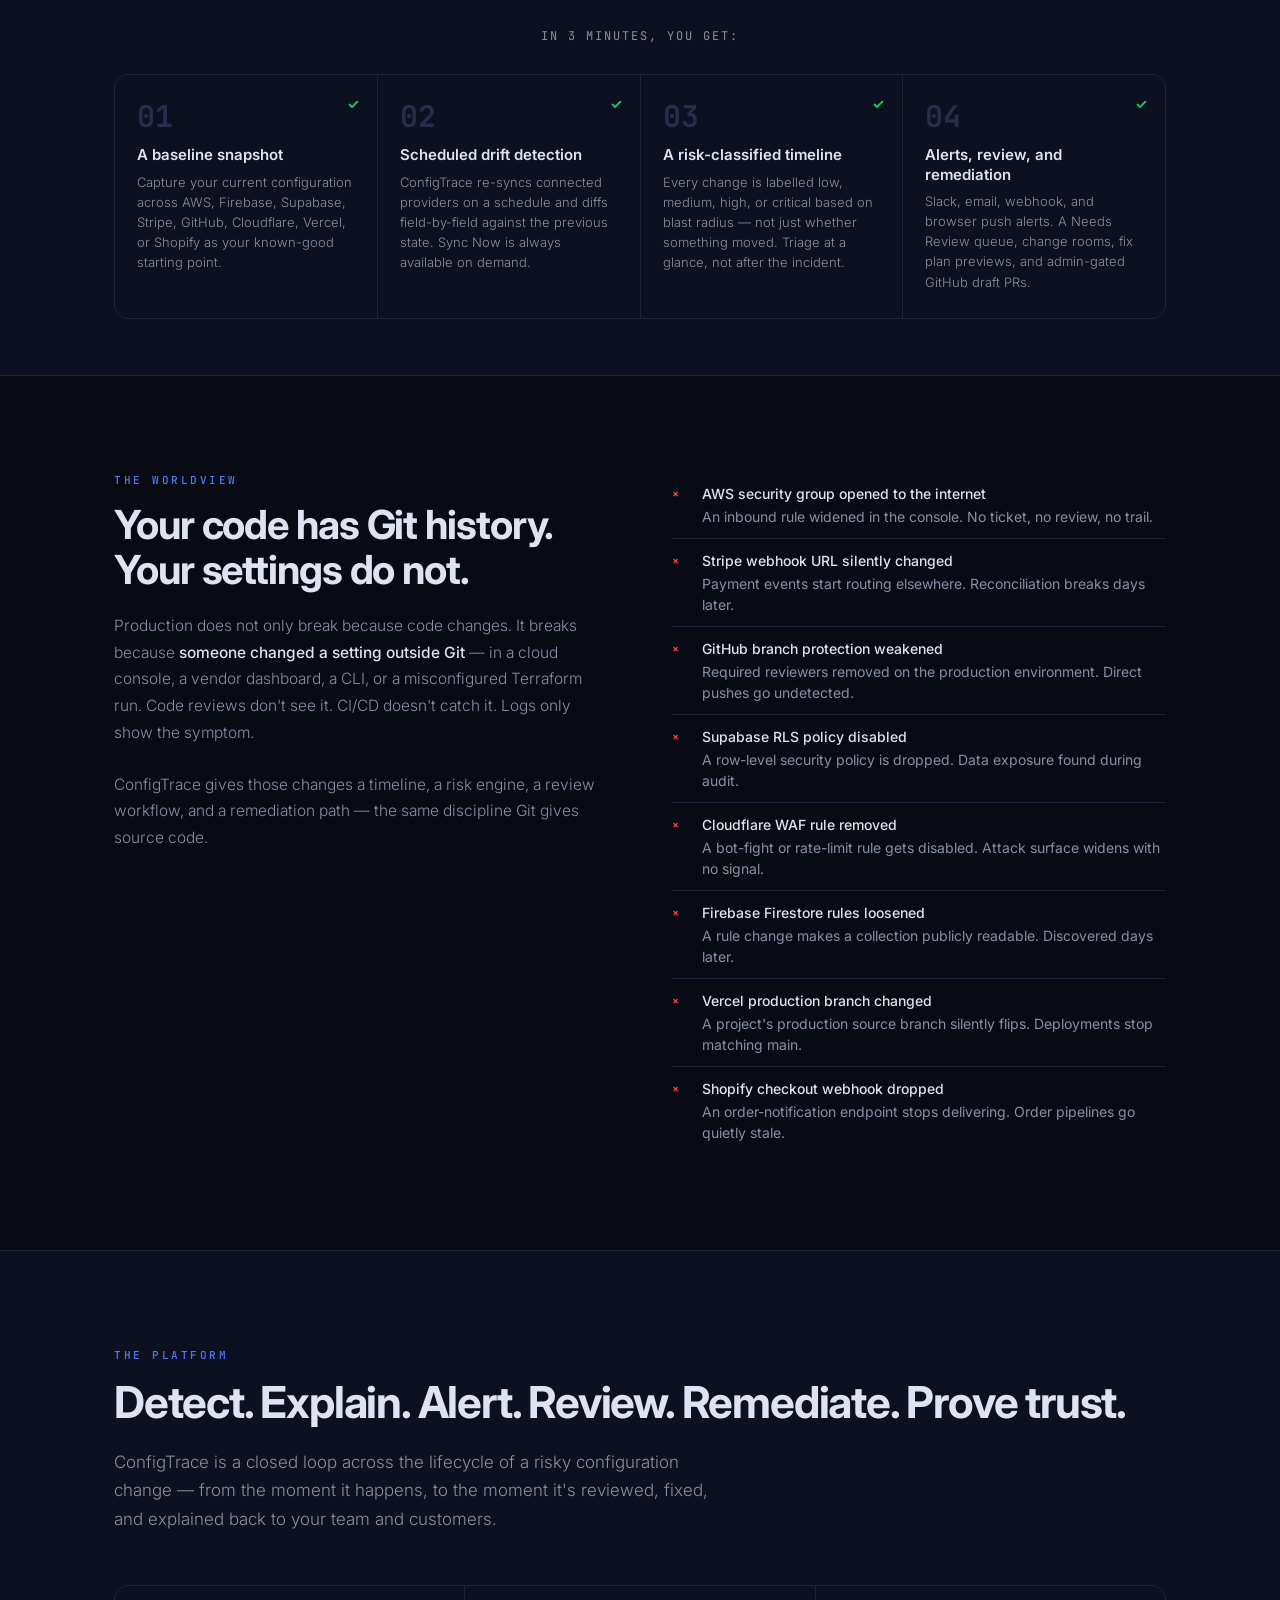
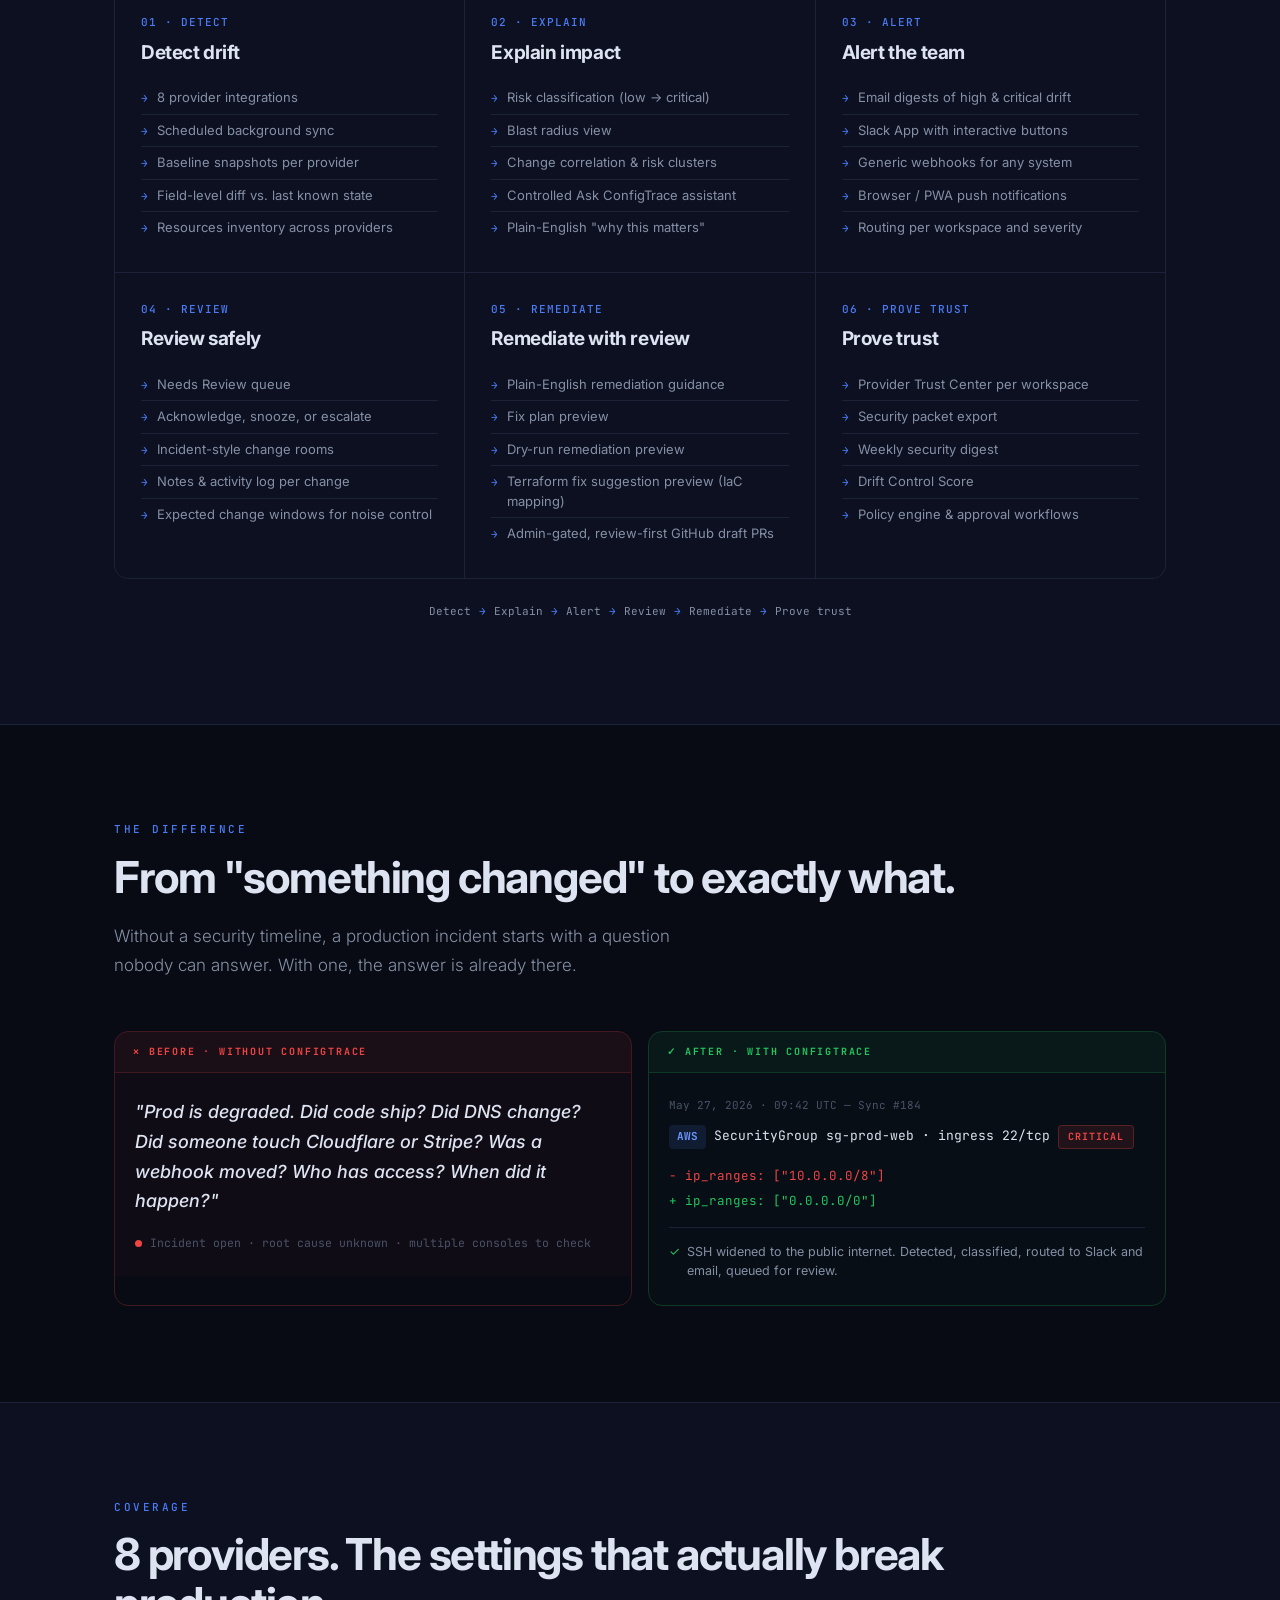
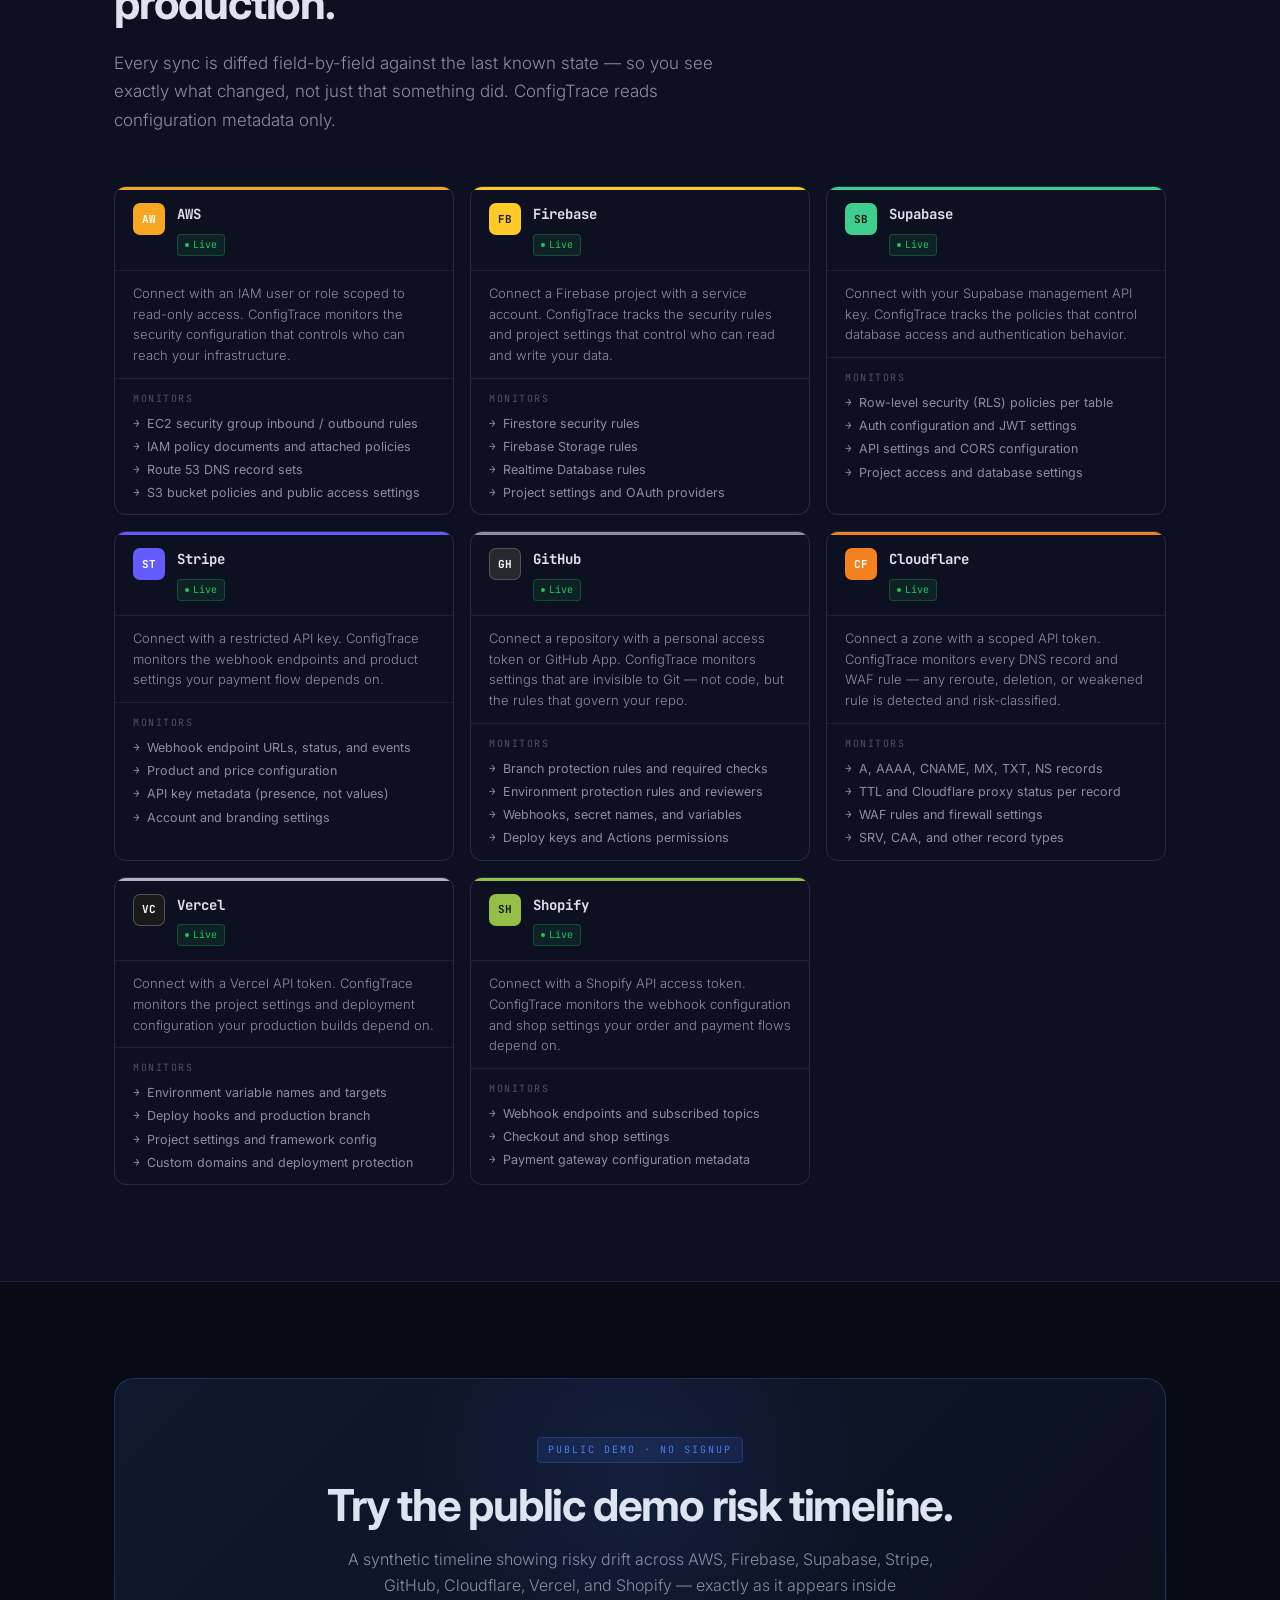
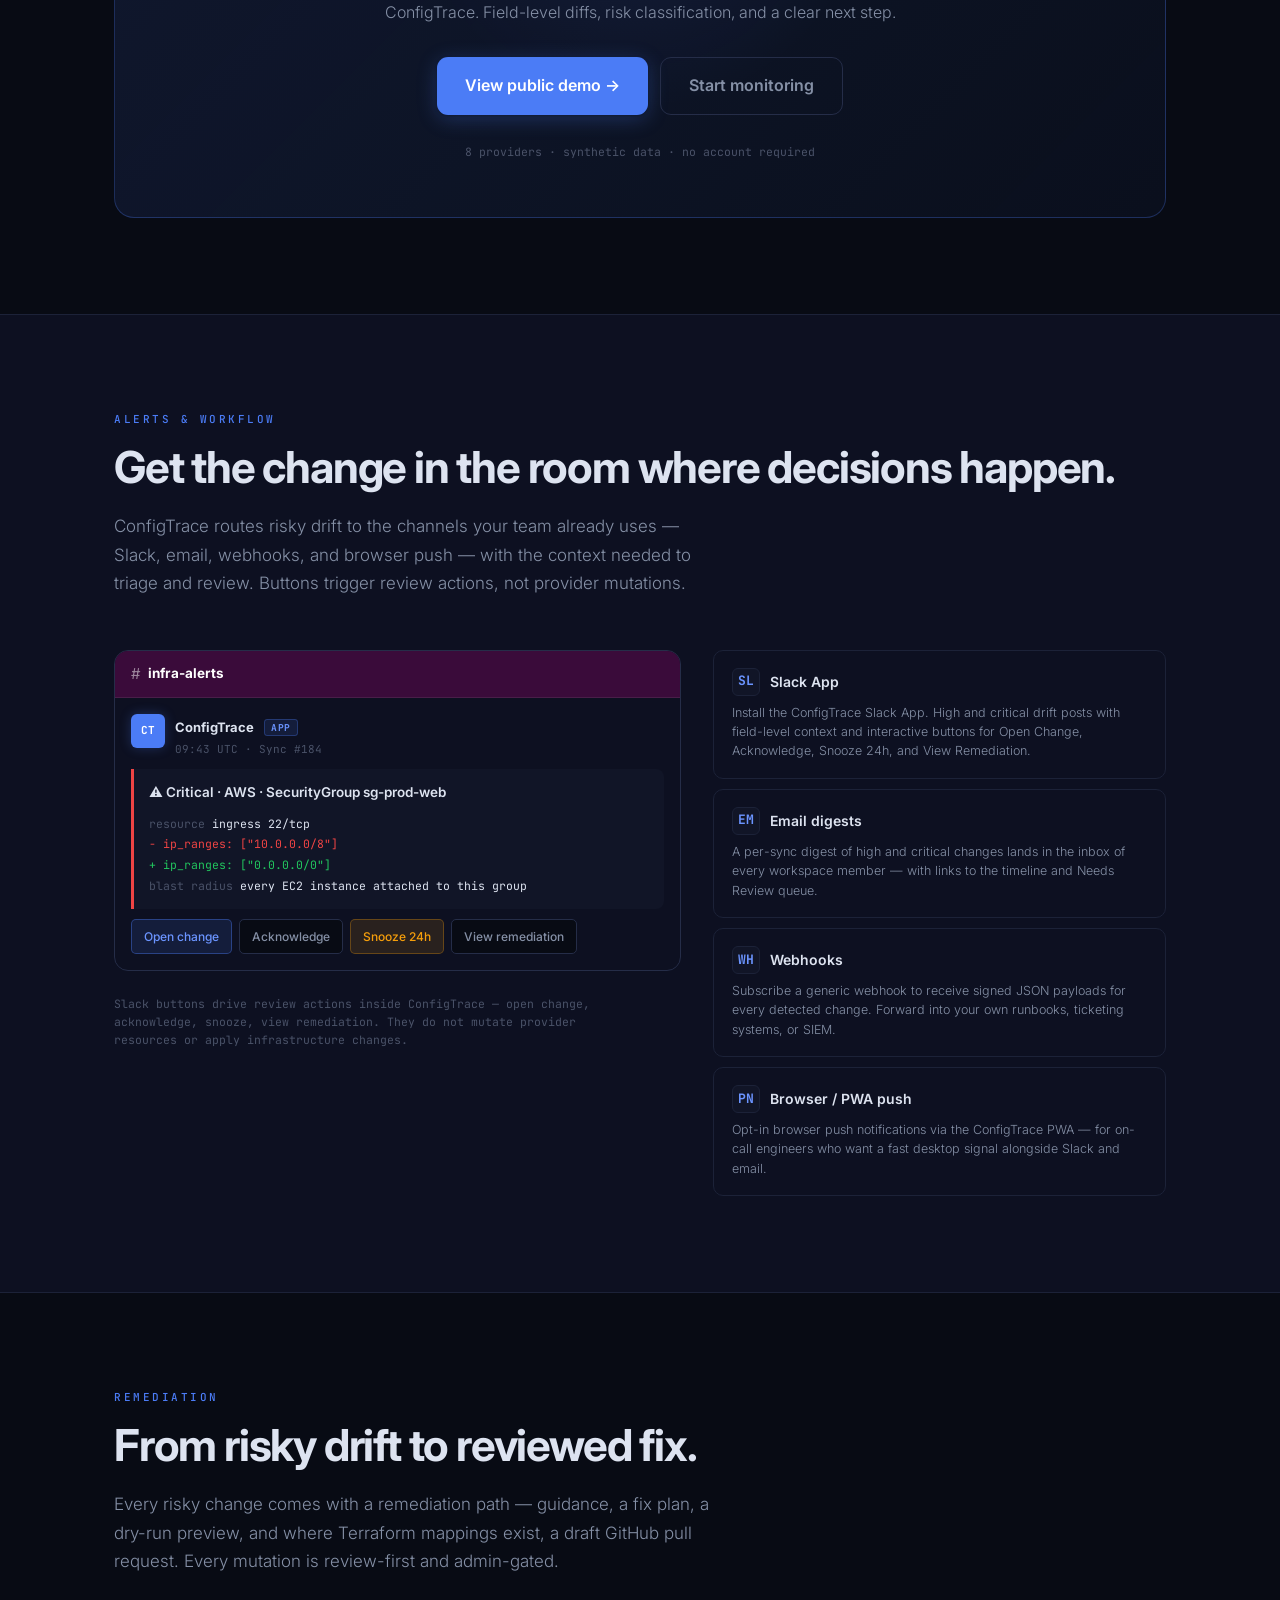
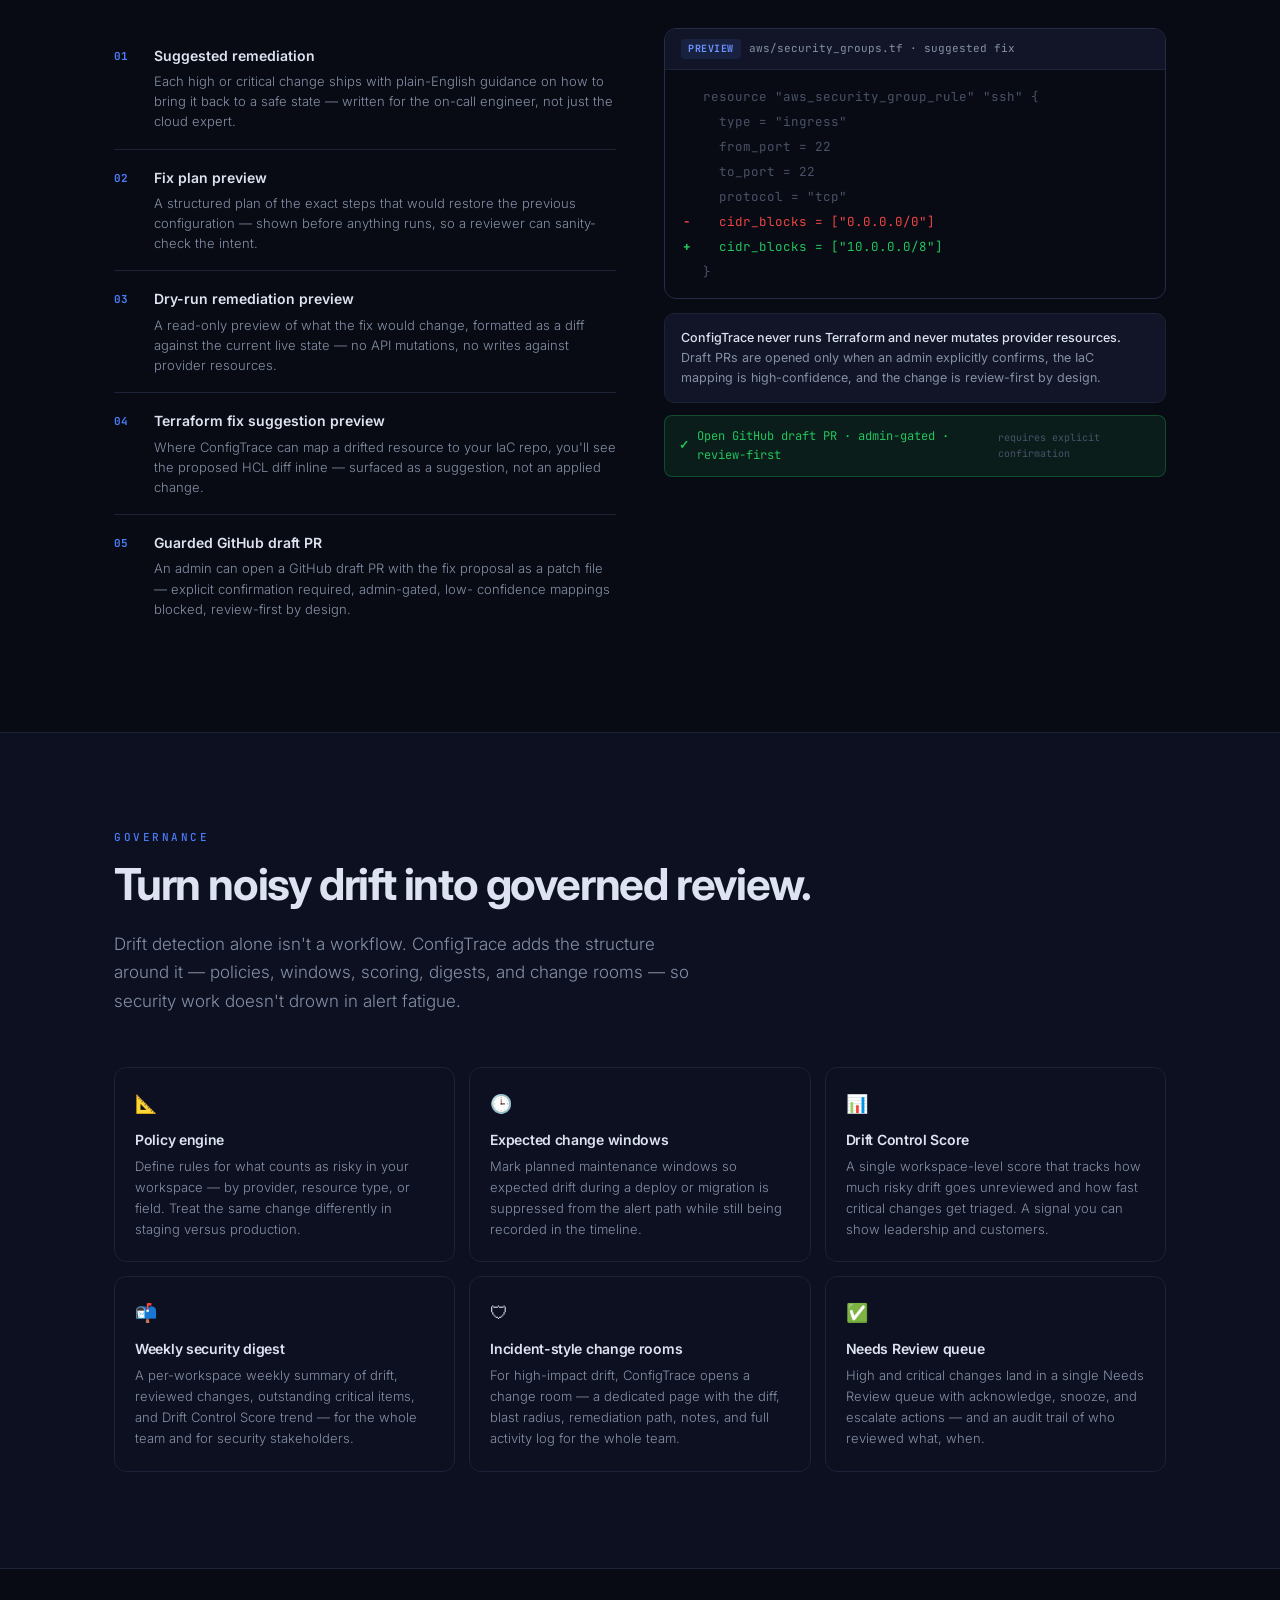
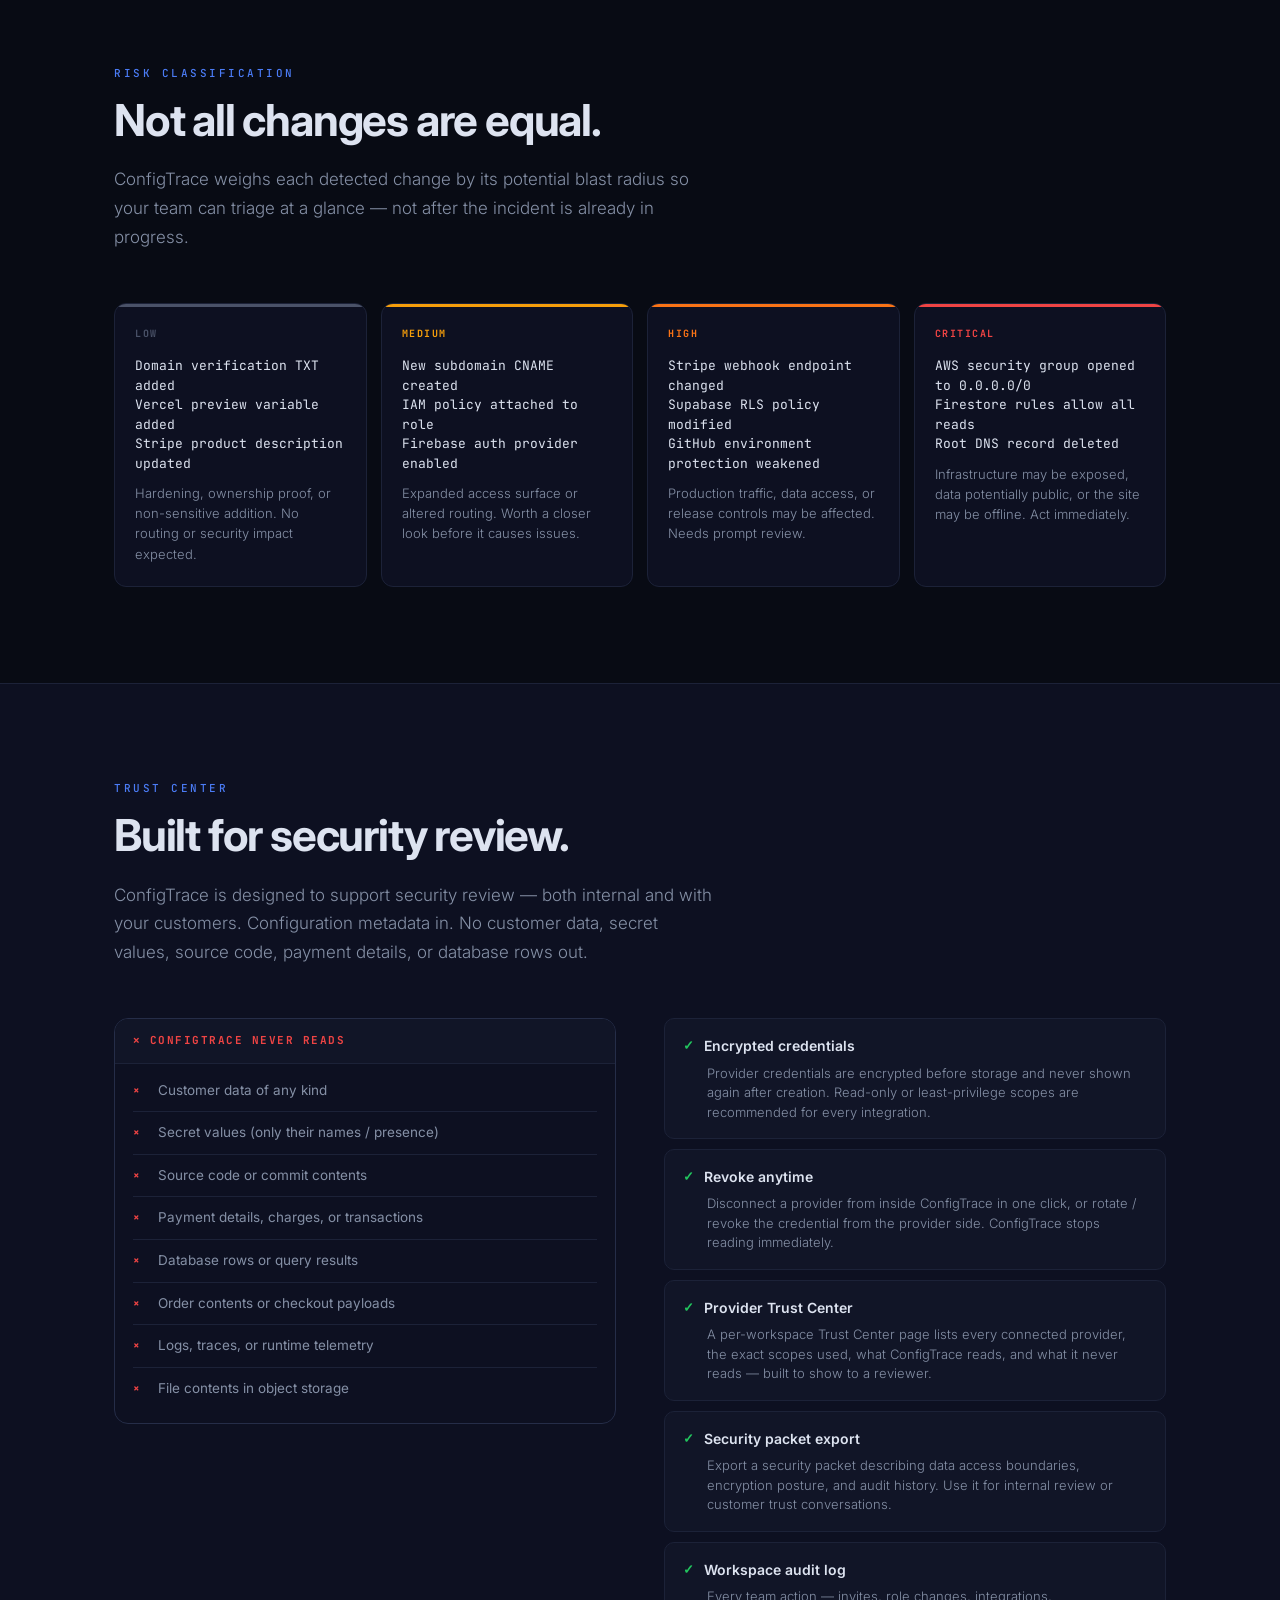
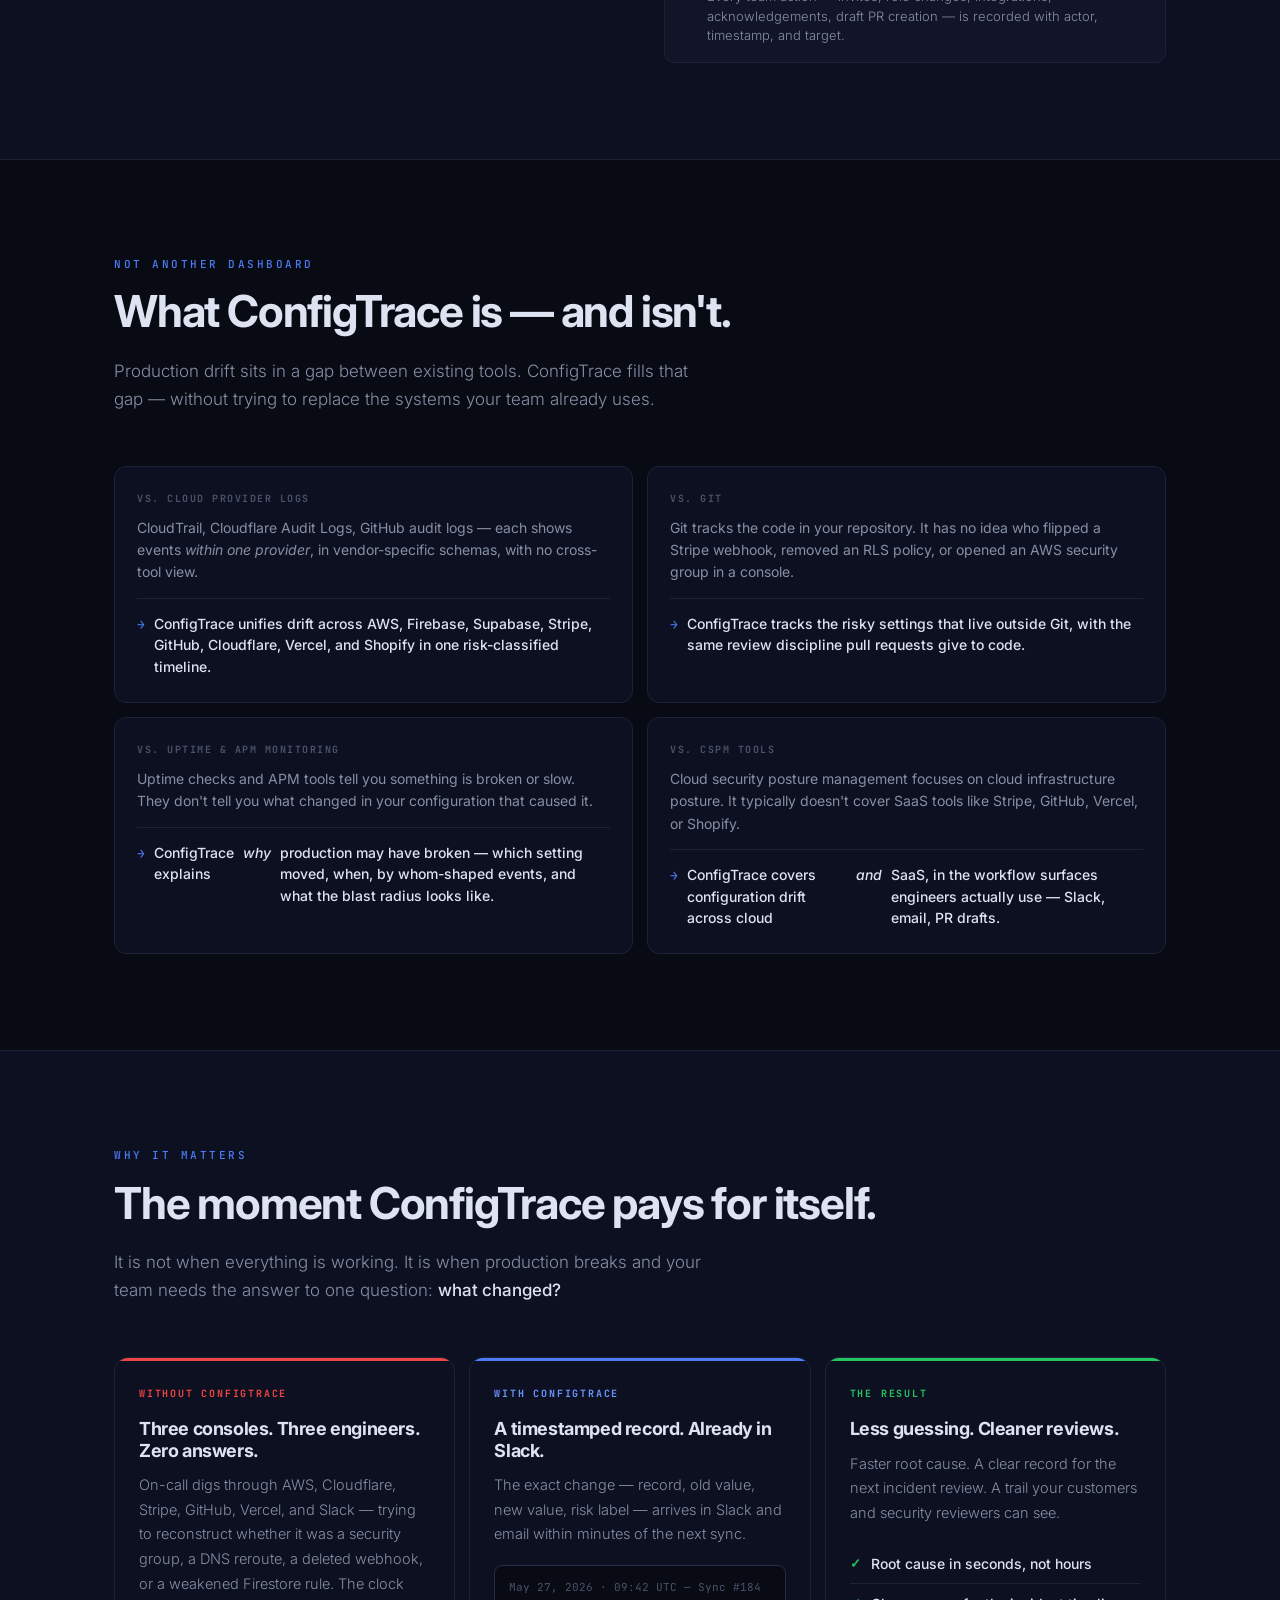
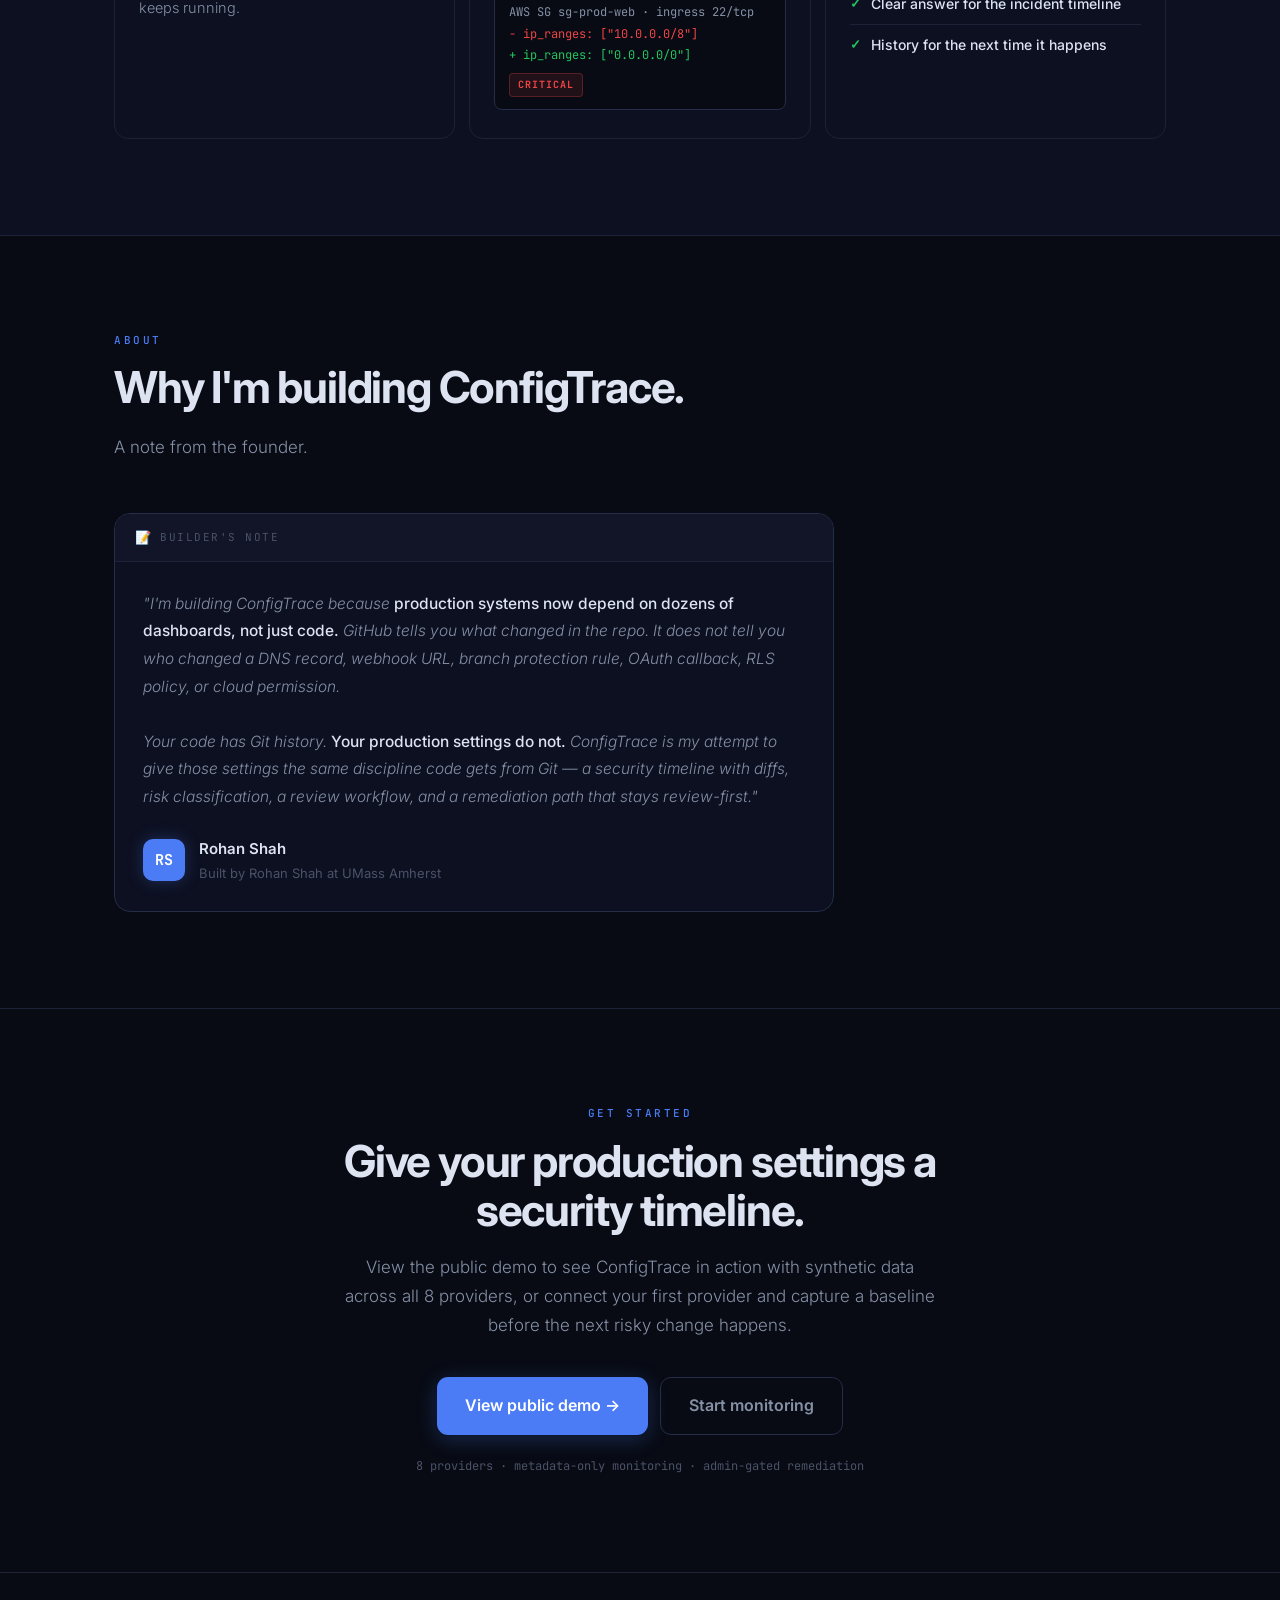
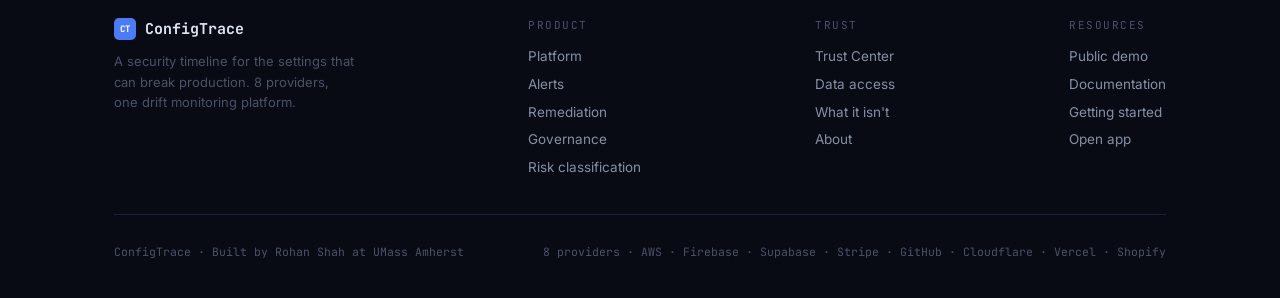
==== commit 9159b8a5: "Redevelop public landing site" ====
--- a/index.html
+++ b/index.html
@@ -3,21 +3,21 @@
 <head>
   <meta charset="UTF-8">
   <meta name="viewport" content="width=device-width, initial-scale=1.0">
-  <title>ConfigTrace — Know what changed before it becomes an incident</title>
-  <meta name="description" content="ConfigTrace is configuration security monitoring for cloud and SaaS tools. A security timeline for risky configuration drift across AWS, Firebase, Supabase, Stripe, GitHub, Cloudflare, and Vercel — the production-critical settings that live outside Git.">
+  <title>ConfigTrace — Configuration Security Monitoring</title>
+  <meta name="description" content="ConfigTrace gives production-critical settings a security timeline across AWS, Firebase, Supabase, Stripe, GitHub, Cloudflare, Vercel, and Shopify. Monitor risky configuration drift, alert your team, explain blast radius, and review or remediate changes safely.">
 
   <!-- Open Graph -->
   <meta property="og:type" content="website">
   <meta property="og:url" content="https://configtrace.org/">
-  <meta property="og:title" content="ConfigTrace — Know what changed before it becomes an incident">
-  <meta property="og:description" content="ConfigTrace is the security timeline for risky configuration drift. Configuration security monitoring across AWS, Firebase, Supabase, Stripe, GitHub, Cloudflare, and Vercel — the production-critical settings that live outside Git.">
+  <meta property="og:title" content="ConfigTrace — Configuration Security Monitoring">
+  <meta property="og:description" content="A security timeline for the settings that can break production. ConfigTrace monitors risky configuration drift across AWS, Firebase, Supabase, Stripe, GitHub, Cloudflare, Vercel, and Shopify.">
   <meta property="og:image" content="https://configtrace.org/og.png">
   <meta property="og:site_name" content="ConfigTrace">
 
   <!-- Twitter Card -->
   <meta name="twitter:card" content="summary_large_image">
-  <meta name="twitter:title" content="ConfigTrace — Know what changed before it becomes an incident">
-  <meta name="twitter:description" content="ConfigTrace is the security timeline for risky configuration drift. Configuration security monitoring across AWS, Firebase, Supabase, Stripe, GitHub, Cloudflare, and Vercel — the production-critical settings that live outside Git.">
+  <meta name="twitter:title" content="ConfigTrace — Configuration Security Monitoring">
+  <meta name="twitter:description" content="A security timeline for the settings that can break production. 8 providers, one drift monitoring platform.">
   <meta name="twitter:image" content="https://configtrace.org/og.png">
 
   <link rel="canonical" href="https://configtrace.org/">
@@ -128,16 +128,16 @@
        TYPOGRAPHY
        ===================================================================== */
     h1 {
-      font-size: clamp(38px,6vw,72px);
+      font-size: clamp(38px,6vw,68px);
       font-weight: 800;
-      line-height: 1.04;
+      line-height: 1.05;
       letter-spacing: -2px;
     }
 
     h2 {
-      font-size: clamp(28px,4vw,46px);
+      font-size: clamp(28px,4vw,44px);
       font-weight: 700;
-      line-height: 1.1;
+      line-height: 1.12;
       letter-spacing: -1.2px;
       margin-bottom: 20px;
     }
@@ -159,7 +159,7 @@
       font-size: 17px;
       color: var(--text-2);
       font-weight: 300;
-      max-width: 58ch;
+      max-width: 60ch;
       margin-bottom: 52px;
       line-height: 1.68;
     }
@@ -263,7 +263,7 @@
     .nav-mobile a:last-child { border-bottom: none; }
     .nav-mobile a:hover { color: var(--text); }
 
-    @media (max-width: 780px) {
+    @media (max-width: 880px) {
       .nav-links { display: none; }
       .nav-toggle { display: block; }
     }
@@ -315,7 +315,7 @@
     /* =====================================================================
        HERO
        ===================================================================== */
-    .hero { padding: 104px 0 80px; }
+    .hero { padding: 96px 0 76px; }
 
     .hero-badge {
       display: inline-flex; align-items: center; gap: 8px;
@@ -323,7 +323,7 @@
       color: var(--green); background: var(--green-dim);
       border: 1px solid var(--green-bdr);
       padding: 6px 14px; border-radius: 100px;
-      margin-bottom: 28px;
+      margin-bottom: 24px;
       animation: fadeUp .5s ease both;
     }
 
@@ -334,7 +334,7 @@
     }
 
     .hero h1 {
-      margin-bottom: 24px; max-width: 15ch;
+      margin-bottom: 24px; max-width: 18ch;
       animation: fadeUp .5s ease .07s both;
     }
 
@@ -342,8 +342,8 @@
 
     .hero-sub {
       font-size: clamp(17px,2.2vw,20px);
-      color: var(--text-2); max-width: 52ch;
-      margin-bottom: 36px; font-weight: 300; line-height: 1.68;
+      color: var(--text-2); max-width: 58ch;
+      margin-bottom: 32px; font-weight: 300; line-height: 1.68;
       animation: fadeUp .5s ease .14s both;
     }
 
@@ -351,11 +351,10 @@
 
     .hero-ctas {
       display: flex; align-items: center; gap: 12px; flex-wrap: wrap;
-      margin-bottom: 16px;
+      margin-bottom: 18px;
       animation: fadeUp .5s ease .21s both;
     }
 
-    /* 3-step mini breadcrumb */
     .hero-steps {
       display: flex; align-items: center; gap: 8px;
       font-family: var(--mono); font-size: 12px; color: var(--text-3);
@@ -368,6 +367,7 @@
 
     .hero-trust {
       font-family: var(--mono); font-size: 12.5px; color: var(--text-3);
+      max-width: 70ch;
       animation: fadeUp .5s ease .33s both;
     }
 
@@ -379,12 +379,12 @@
 
     /* ── Product mock ── */
     .hero-visual {
-      margin-top: 72px;
+      margin-top: 64px;
       animation: fadeUp .7s ease .42s both;
     }
 
     .product-mock {
-      max-width: 740px; margin: 0 auto;
+      max-width: 880px; margin: 0 auto;
       background: var(--bg-2);
       border: 1px solid var(--border-2);
       border-radius: 16px; overflow: hidden;
@@ -411,7 +411,6 @@
 
     .mock-tab.on { background: var(--blue-dim); color: var(--blue-2); }
 
-    /* Integration row */
     .mock-topbar {
       display: flex; align-items: center; justify-content: space-between;
       padding: 13px 18px; background: var(--bg-3);
@@ -419,29 +418,13 @@
       flex-wrap: wrap; gap: 8px;
     }
 
-    .mock-topbar-left { display: flex; align-items: center; gap: 10px; }
-
-    .mock-provider-tag {
-      display: flex; align-items: center; gap: 8px;
-      font-family: var(--mono); font-size: 12px; color: var(--text); font-weight: 500;
-    }
-
-    .mock-cf-icon {
-      width: 20px; height: 20px; background: #F38020; border-radius: 4px;
-      display: flex; align-items: center; justify-content: center;
-      font-size: 9px; font-weight: 700; color: #fff; flex-shrink: 0;
-    }
-
-    .mock-gh-icon {
-      width: 20px; height: 20px; background: #24292e; border-radius: 4px;
-      display: flex; align-items: center; justify-content: center;
-      font-size: 9px; font-weight: 700; color: #fff; flex-shrink: 0;
-      border: 1px solid rgba(255,255,255,.15);
-    }
-
-    .mock-sep { color: var(--border-2); font-size: 14px; }
-
-    .mock-zone { font-family: var(--mono); font-size: 11px; color: var(--text-3); }
+    .mock-topbar-left { display: flex; align-items: center; gap: 10px; flex-wrap: wrap; }
+
+    .mock-zone {
+      font-family: var(--mono); font-size: 11px; color: var(--text-2);
+    }
+
+    .mock-zone-sep { color: var(--border-2); margin: 0 6px; }
 
     .mock-live-badge {
       display: flex; align-items: center; gap: 5px;
@@ -450,7 +433,6 @@
 
     .mock-live-dot { width: 5px; height: 5px; border-radius: 50%; background: var(--green); }
 
-    /* Alert bar */
     .mock-alert {
       display: flex; align-items: center; gap: 10px;
       padding: 11px 18px;
@@ -461,32 +443,47 @@
 
     .mock-alert-right { margin-left: auto; color: var(--text-3); font-size: 11px; }
 
-    .mock-body { padding: 18px; }
-
-    .mock-change-card {
-      background: var(--bg); border: 1px solid var(--border-2);
-      border-radius: 10px; overflow: hidden;
-    }
-
-    .mock-change-header {
-      display: flex; align-items: center; gap: 10px;
-      padding: 13px 15px; border-bottom: 1px solid var(--border); flex-wrap: wrap;
-    }
-
-    .mock-rec-type {
-      font-family: var(--mono); font-size: 11px; font-weight: 700;
-      padding: 3px 8px; background: var(--blue-dim); color: var(--blue-2);
-      border-radius: 5px; letter-spacing: .5px; flex-shrink: 0;
-    }
-
-    .mock-rec-name {
-      font-family: var(--mono); font-size: 13px; color: var(--text);
-      flex: 1; min-width: 0; overflow: hidden; text-overflow: ellipsis; white-space: nowrap;
+    .mock-body { padding: 16px 18px; }
+
+    /* Timeline entries inside hero mock */
+    .mock-timeline { display: flex; flex-direction: column; gap: 7px; }
+
+    .mock-tl-entry {
+      padding: 11px 13px;
+      border-radius: 9px;
+      border: 1px solid var(--border);
+      background: var(--bg);
+    }
+
+    .mock-tl-entry.tl-crit {
+      border-color: var(--red-bdr);
+      background: rgba(239,68,68,.045);
+    }
+
+    .mock-tl-row {
+      display: flex; align-items: center; gap: 8px; flex-wrap: wrap;
+    }
+
+    .mock-prov-icon-sm {
+      width: 18px; height: 18px; border-radius: 4px;
+      display: flex; align-items: center; justify-content: center;
+      font-family: var(--mono); font-size: 9px; font-weight: 700; color: #fff;
+      flex-shrink: 0;
+    }
+
+    .mock-prov-name-sm {
+      font-family: var(--mono); font-size: 11.5px; font-weight: 600; color: var(--text);
+    }
+
+    .mock-tl-detail {
+      font-family: var(--mono); font-size: 12px; color: var(--text-2);
+      flex: 1; min-width: 0;
+      overflow: hidden; text-overflow: ellipsis; white-space: nowrap;
     }
 
     .mock-risk-badge {
       font-family: var(--mono); font-size: 10px; font-weight: 700;
-      padding: 3px 9px; border-radius: 5px;
+      padding: 3px 8px; border-radius: 5px;
       letter-spacing: 1px; text-transform: uppercase; flex-shrink: 0;
     }
 
@@ -494,25 +491,33 @@
       background: var(--red-dim); color: var(--red); border: 1px solid var(--red-bdr);
     }
 
-    .mock-diff { font-family: var(--mono); font-size: 12.5px; padding: 4px 0; }
-
-    .mock-diff-row { display: flex; gap: 10px; padding: 7px 15px; align-items: baseline; }
-    .mock-diff-row.del { background: rgba(239,68,68,.06); color: var(--red); }
-    .mock-diff-row.add { background: rgba(34,197,94,.06); color: var(--green); }
-
-    .mock-diff-sign { width: 12px; flex-shrink: 0; font-weight: 700; }
-    .mock-diff-key { font-size: 11.5px; min-width: 60px; flex-shrink: 0; }
-    .mock-diff-row.del .mock-diff-key { color: rgba(239,68,68,.65); }
-    .mock-diff-row.add .mock-diff-key { color: rgba(34,197,94,.65); }
-    .mock-diff-val { flex: 1; overflow: hidden; text-overflow: ellipsis; white-space: nowrap; }
-
-    .mock-risk-reason {
-      display: flex; gap: 9px;
-      padding: 11px 15px; border-top: 1px solid var(--border);
-      font-size: 12.5px; color: var(--text-2); line-height: 1.5;
-    }
-
-    .mock-risk-icon { color: var(--red); flex-shrink: 0; margin-top: 1px; }
+    .mock-risk-badge.high {
+      background: var(--orange-dim); color: var(--orange); border: 1px solid rgba(249,115,22,.3);
+    }
+
+    .mock-risk-badge.med {
+      background: var(--amber-dim); color: var(--amber); border: 1px solid rgba(245,158,11,.3);
+    }
+
+    .mock-risk-badge.low {
+      background: rgba(74,82,104,.18); color: var(--text-2); border: 1px solid var(--border);
+    }
+
+    .mock-tl-diff {
+      font-family: var(--mono); font-size: 11.5px;
+      margin-top: 8px; padding-top: 8px;
+      border-top: 1px dashed var(--border);
+    }
+
+    .mock-tl-del { color: var(--red); display: block; line-height: 1.7; }
+    .mock-tl-add { color: var(--green); display: block; line-height: 1.7; }
+
+    .mock-tl-reason {
+      font-size: 11.5px; color: var(--text-2);
+      margin-top: 7px;
+      font-family: var(--sans);
+      line-height: 1.45;
+    }
 
     .mock-footer {
       display: flex; align-items: center; justify-content: space-between;
@@ -522,6 +527,7 @@
 
     .mock-stats { font-family: var(--mono); font-size: 11px; color: var(--text-3); }
     .mock-stats .c { color: var(--red); }
+    .mock-stats .h { color: var(--orange); }
 
     .mock-actions { display: flex; gap: 8px; }
 
@@ -532,7 +538,7 @@
     }
 
     /* =====================================================================
-       IN 3 MINUTES  (compact alt section)
+       IN 3 MINUTES
        ===================================================================== */
     .three-min-section { padding: 52px 0 56px; }
 
@@ -572,11 +578,11 @@
     .three-min-desc  { font-size: 13px; color: var(--text-2); line-height: 1.55; font-weight: 300; }
 
     /* =====================================================================
-       PROBLEM
+       PROBLEM / WORLDVIEW
        ===================================================================== */
     .problem-grid {
       display: grid; grid-template-columns: 1fr 1fr;
-      gap: 80px; align-items: start;
+      gap: 64px; align-items: start;
     }
 
     @media (max-width: 820px) { .problem-grid { grid-template-columns: 1fr; gap: 44px; } }
@@ -593,7 +599,7 @@
 
     .blind-list li {
       display: flex; align-items: flex-start; gap: 14px;
-      padding: 13px 0; border-bottom: 1px solid var(--border);
+      padding: 11px 0; border-bottom: 1px solid var(--border);
       font-size: 14px; color: var(--text-2); line-height: 1.5;
     }
 
@@ -608,6 +614,66 @@
       display: block; color: var(--text); font-weight: 500;
       font-size: 14px; margin-bottom: 2px;
     }
+
+    /* =====================================================================
+       PRODUCT LOOP
+       ===================================================================== */
+    .loop-grid {
+      display: grid; grid-template-columns: repeat(3,1fr);
+      gap: 1px; background: var(--border);
+      border: 1px solid var(--border); border-radius: 14px; overflow: hidden;
+    }
+
+    @media (max-width: 820px) { .loop-grid { grid-template-columns: repeat(2,1fr); } }
+    @media (max-width: 520px) { .loop-grid { grid-template-columns: 1fr; } }
+
+    .loop-step {
+      background: var(--bg-2); padding: 28px 26px;
+      transition: background .2s;
+      display: flex; flex-direction: column;
+    }
+
+    .loop-step:hover { background: var(--bg-3); }
+
+    .loop-step-num {
+      font-family: var(--mono); font-size: 11px; font-weight: 500;
+      color: var(--blue); letter-spacing: 1px; margin-bottom: 6px;
+    }
+
+    .loop-step-phase {
+      font-family: var(--sans); font-size: 19px; font-weight: 700;
+      color: var(--text); margin-bottom: 14px; letter-spacing: -0.4px;
+    }
+
+    .loop-step-features { list-style: none; display: flex; flex-direction: column; }
+
+    .loop-step-features li {
+      font-size: 13px; color: var(--text-2);
+      padding: 6px 0;
+      border-bottom: 1px solid var(--border);
+      display: flex; gap: 9px;
+      line-height: 1.5;
+      align-items: flex-start;
+    }
+
+    .loop-step-features li:last-child { border-bottom: none; }
+
+    .loop-step-features li::before {
+      content: '→';
+      font-family: var(--mono); font-size: 11px;
+      flex-shrink: 0; color: var(--blue); margin-top: 2px;
+    }
+
+    .loop-arrow-row {
+      display: flex; justify-content: center;
+      gap: 8px; font-family: var(--mono); font-size: 11px;
+      color: var(--text-3);
+      margin: 24px 0 8px;
+      flex-wrap: wrap;
+    }
+
+    .loop-arrow-row span { color: var(--text-2); }
+    .loop-arrow-row .a { color: var(--blue); }
 
     /* =====================================================================
        BEFORE / AFTER
@@ -695,236 +761,508 @@
     .ba-after-icon { color: var(--green); flex-shrink: 0; }
 
     /* =====================================================================
-       DEMO
+       DEMO CTA SECTION
        ===================================================================== */
-    .demo-panels {
-      display: grid; grid-template-columns: 1fr 1fr; gap: 20px;
-    }
-
-    @media (max-width: 760px) { .demo-panels { grid-template-columns: 1fr; } }
-
-    .demo-panel {
-      background: var(--bg-3); border: 1px solid var(--border);
+    .demo-cta-card {
+      background: linear-gradient(135deg, var(--blue-dim) 0%, rgba(75,124,246,.04) 100%);
+      border: 1px solid rgba(75,124,246,.28);
+      border-radius: 20px;
+      padding: 56px 48px;
+      text-align: center;
+      position: relative;
+      overflow: hidden;
+    }
+
+    @media (max-width: 640px) { .demo-cta-card { padding: 40px 24px; } }
+
+    .demo-cta-card::before {
+      content: '';
+      position: absolute;
+      top: -150px; left: 50%;
+      transform: translateX(-50%);
+      width: 500px; height: 500px;
+      background: radial-gradient(circle, rgba(75,124,246,.1) 0%, transparent 65%);
+      pointer-events: none;
+    }
+
+    .demo-cta-label {
+      display: inline-block;
+      font-family: var(--mono); font-size: 10px;
+      text-transform: uppercase; letter-spacing: 2px;
+      color: var(--blue); background: var(--blue-dim);
+      border: 1px solid rgba(75,124,246,.22);
+      border-radius: 4px; padding: 4px 10px;
+      margin-bottom: 18px;
+      position: relative; z-index: 1;
+    }
+
+    .demo-cta-card h2 {
+      position: relative; z-index: 1;
+      max-width: 24ch;
+      margin: 0 auto 16px;
+    }
+
+    .demo-cta-card-sub {
+      position: relative; z-index: 1;
+      font-size: 16px; color: var(--text-2);
+      max-width: 60ch; margin: 0 auto 32px;
+      font-weight: 300; line-height: 1.65;
+    }
+
+    .demo-cta-btns {
+      position: relative; z-index: 1;
+      display: flex; justify-content: center;
+      gap: 12px; flex-wrap: wrap;
+    }
+
+    .demo-cta-providers {
+      position: relative; z-index: 1;
+      margin-top: 28px;
+      font-family: var(--mono); font-size: 11.5px; color: var(--text-3);
+    }
+
+    /* =====================================================================
+       PROVIDER ICON CHIPS + GRID
+       ===================================================================== */
+    .providers-grid {
+      display: grid;
+      grid-template-columns: repeat(3, 1fr);
+      gap: 16px;
+    }
+
+    @media (max-width: 900px) { .providers-grid { grid-template-columns: repeat(2, 1fr); } }
+    @media (max-width: 560px) { .providers-grid { grid-template-columns: 1fr; } }
+
+    .provider-card {
+      background: var(--bg-2);
+      border: 1px solid var(--border-2);
+      border-radius: 12px;
+      overflow: hidden;
+      position: relative;
+    }
+
+    .provider-card-hdr {
+      padding: 16px 18px 14px;
+      border-bottom: 1px solid var(--border);
+      display: flex; align-items: flex-start; gap: 12px;
+    }
+
+    .provider-icon-box {
+      width: 32px; height: 32px; border-radius: 7px;
+      display: flex; align-items: center; justify-content: center;
+      font-family: var(--mono); font-size: 11px; font-weight: 700;
+      color: #fff; flex-shrink: 0;
+    }
+
+    .provider-name-block { flex: 1; min-width: 0; }
+
+    .provider-name {
+      font-family: var(--mono); font-size: 14px; font-weight: 700;
+      color: var(--text); margin-bottom: 3px;
+    }
+
+    .provider-live-tag {
+      display: inline-flex; align-items: center; gap: 4px;
+      font-family: var(--mono); font-size: 10px; color: var(--green);
+      background: var(--green-dim); border: 1px solid var(--green-bdr);
+      border-radius: 4px; padding: 2px 7px;
+    }
+
+    .provider-live-dot { width: 4px; height: 4px; border-radius: 50%; background: var(--green); }
+
+    .provider-desc {
+      padding: 12px 18px;
+      font-size: 13px; color: var(--text-2); line-height: 1.6; font-weight: 300;
+      border-bottom: 1px solid var(--border);
+    }
+
+    .provider-monitors { padding: 12px 18px; }
+
+    .provider-monitors-label {
+      font-family: var(--mono); font-size: 10px; text-transform: uppercase;
+      letter-spacing: 1.5px; color: var(--text-3); margin-bottom: 8px;
+    }
+
+    .provider-monitors-list { list-style: none; display: flex; flex-direction: column; gap: 5px; }
+
+    .provider-monitors-list li {
+      display: flex; align-items: flex-start; gap: 7px;
+      font-size: 12.5px; color: var(--text-2); line-height: 1.45;
+    }
+
+    .provider-monitors-list li::before {
+      content: '→'; font-family: var(--mono); font-size: 11px;
+      flex-shrink: 0; margin-top: 1px;
+    }
+
+    /* =====================================================================
+       ALERTS SECTION
+       ===================================================================== */
+    .alerts-layout {
+      display: grid; grid-template-columns: 5fr 4fr; gap: 32px;
+      align-items: start;
+    }
+
+    @media (max-width: 820px) { .alerts-layout { grid-template-columns: 1fr; } }
+
+    .slack-mock {
+      background: var(--bg-2);
+      border: 1px solid var(--border-2);
+      border-radius: 14px; overflow: hidden;
+    }
+
+    .slack-mock-hdr {
+      background: #3a0b3a;
+      padding: 11px 16px;
+      display: flex; align-items: center; gap: 8px;
+      border-bottom: 1px solid rgba(255,255,255,.08);
+    }
+
+    .slack-hash { font-size: 15px; color: rgba(255,255,255,.5); }
+    .slack-channel-name { font-size: 13.5px; font-weight: 700; color: #fff; }
+
+    .slack-msg { padding: 16px; }
+
+    .slack-bot-row {
+      display: flex; align-items: flex-start; gap: 10px;
+      margin-bottom: 10px;
+    }
+
+    .slack-bot-avatar {
+      width: 34px; height: 34px; background: var(--blue);
+      border-radius: 6px;
+      display: flex; align-items: center; justify-content: center;
+      font-family: var(--mono); font-size: 11px; font-weight: 700; color: #fff;
+      flex-shrink: 0;
+      box-shadow: 0 0 12px var(--blue-glow);
+    }
+
+    .slack-bot-meta { flex: 1; min-width: 0; }
+
+    .slack-bot-name {
+      font-size: 13px; font-weight: 700; color: var(--text);
+      display: inline; margin-right: 6px;
+    }
+
+    .slack-bot-app-tag {
+      font-size: 9.5px; background: var(--blue-dim);
+      color: var(--blue-2);
+      border: 1px solid rgba(75,124,246,.3);
+      border-radius: 3px; padding: 1px 6px;
+      vertical-align: middle; font-family: var(--mono); font-weight: 700;
+      letter-spacing: .5px;
+    }
+
+    .slack-bot-time {
+      font-size: 11px; color: var(--text-3); margin-top: 2px;
+      font-family: var(--mono);
+    }
+
+    .slack-msg-body {
+      background: var(--bg-3);
+      border-left: 3px solid var(--red);
+      border-radius: 0 8px 8px 0;
+      padding: 13px 15px;
+      margin-bottom: 10px;
+    }
+
+    .slack-alert-title {
+      font-size: 13.5px; font-weight: 600; color: var(--text);
+      margin-bottom: 10px;
+    }
+
+    .slack-alert-fields {
+      font-family: var(--mono); font-size: 11.5px;
+      line-height: 1.8;
+    }
+
+    .slack-alert-key { color: var(--text-3); }
+    .slack-alert-val { color: var(--text-2); }
+    .slack-alert-del { color: var(--red); display: block; }
+    .slack-alert-add { color: var(--green); display: block; }
+
+    .slack-btns {
+      display: flex; flex-wrap: wrap; gap: 7px;
+    }
+
+    .slack-btn {
+      font-size: 12px; padding: 7px 12px;
+      border-radius: 5px;
+      border: 1px solid var(--border-2);
+      background: var(--bg);
+      color: var(--text-2);
+      font-weight: 500;
+      cursor: default; white-space: nowrap;
+      display: inline-flex; align-items: center; gap: 5px;
+    }
+
+    .slack-btn.primary {
+      background: var(--blue-dim); border-color: rgba(75,124,246,.4); color: var(--blue-2);
+    }
+
+    .slack-btn.caution {
+      background: var(--amber-dim); border-color: rgba(245,158,11,.3); color: var(--amber);
+    }
+
+    .alerts-channels { display: flex; flex-direction: column; gap: 10px; }
+
+    .alerts-channel-card {
+      background: var(--bg-2);
+      border: 1px solid var(--border);
+      border-radius: 10px;
+      padding: 17px 18px;
+    }
+
+    .alerts-channel-hdr {
+      display: flex; align-items: center; gap: 10px;
+      margin-bottom: 7px;
+    }
+
+    .alerts-channel-icon {
+      width: 28px; height: 28px;
+      border-radius: 6px;
+      display: flex; align-items: center; justify-content: center;
+      font-size: 13px;
+      flex-shrink: 0;
+      background: var(--bg-3);
+      border: 1px solid var(--border);
+      font-family: var(--mono); font-weight: 700; color: var(--blue-2);
+    }
+
+    .alerts-channel-name { font-size: 14px; font-weight: 600; color: var(--text); }
+
+    .alerts-channel-desc {
+      font-size: 12.5px; color: var(--text-2);
+      line-height: 1.55; font-weight: 300;
+    }
+
+    .alerts-disclaimer {
+      margin-top: 24px;
+      font-family: var(--mono); font-size: 11.5px;
+      color: var(--text-3);
+      line-height: 1.55;
+      max-width: 70ch;
+    }
+
+    /* =====================================================================
+       REMEDIATION SECTION
+       ===================================================================== */
+    .remediation-layout {
+      display: grid; grid-template-columns: 1fr 1fr;
+      gap: 48px; align-items: start;
+    }
+
+    @media (max-width: 820px) { .remediation-layout { grid-template-columns: 1fr; gap: 32px; } }
+
+    .remediation-steps {
+      display: flex; flex-direction: column; gap: 0;
+    }
+
+    .remediation-step {
+      display: flex; gap: 18px;
+      padding: 17px 0;
+      border-bottom: 1px solid var(--border);
+    }
+
+    .remediation-step:last-child { border-bottom: none; }
+
+    .remediation-step-num {
+      font-family: var(--mono); font-size: 11px; font-weight: 700;
+      color: var(--blue);
+      flex-shrink: 0; padding-top: 3px;
+      width: 22px;
+    }
+
+    .remediation-step-title {
+      font-size: 14px; font-weight: 600;
+      color: var(--text); margin-bottom: 4px;
+    }
+
+    .remediation-step-desc {
+      font-size: 13px; color: var(--text-2);
+      line-height: 1.55; font-weight: 300;
+    }
+
+    .tf-mock {
+      background: var(--bg);
+      border: 1px solid var(--border-2);
       border-radius: 12px; overflow: hidden;
     }
 
-    .demo-panel-header {
+    .tf-mock-hdr {
+      padding: 10px 16px;
+      background: var(--bg-3);
+      border-bottom: 1px solid var(--border);
       display: flex; align-items: center; gap: 8px;
-      padding: 13px 16px; border-bottom: 1px solid var(--border);
+      flex-wrap: wrap;
+    }
+
+    .tf-mock-file {
+      font-family: var(--mono); font-size: 11px; color: var(--text-2);
+      flex: 1; min-width: 0;
+      overflow: hidden; text-overflow: ellipsis; white-space: nowrap;
+    }
+
+    .tf-mock-badge {
+      font-family: var(--mono); font-size: 10px; font-weight: 700;
+      padding: 2px 7px; border-radius: 4px;
+      background: var(--blue-dim); color: var(--blue-2);
+      letter-spacing: .5px;
+    }
+
+    .tf-mock-body {
+      padding: 14px 18px;
+      font-family: var(--mono); font-size: 12.5px;
+      line-height: 2;
+    }
+
+    .tf-line { display: flex; gap: 8px; }
+    .tf-line.ctx { color: var(--text-3); }
+    .tf-line.del { color: var(--red); }
+    .tf-line.add { color: var(--green); }
+    .tf-line .s { width: 12px; flex-shrink: 0; font-weight: 700; }
+
+    .tf-guard-note {
+      margin-top: 14px;
+      padding: 14px 16px;
+      background: var(--bg-3);
+      border: 1px solid var(--border);
+      border-radius: 10px;
+      font-size: 12.5px; color: var(--text-2);
+      line-height: 1.6;
+    }
+
+    .tf-guard-note strong { color: var(--text); font-weight: 500; }
+
+    .pr-btn-mock {
+      margin-top: 12px;
+      display: flex; align-items: center; gap: 8px;
+      padding: 11px 14px;
+      background: var(--green-dim);
+      border: 1px solid var(--green-bdr);
+      border-radius: 8px;
+      font-family: var(--mono); font-size: 12px;
+      color: var(--green);
+      cursor: default;
+    }
+
+    .pr-btn-mock .check { font-weight: 700; }
+    .pr-btn-mock .small {
+      margin-left: auto;
+      font-size: 10px; color: var(--text-3);
+    }
+
+    /* =====================================================================
+       GOVERNANCE SECTION
+       ===================================================================== */
+    .governance-grid {
+      display: grid; grid-template-columns: repeat(3,1fr);
+      gap: 14px;
+    }
+
+    @media (max-width: 860px) { .governance-grid { grid-template-columns: repeat(2,1fr); } }
+    @media (max-width: 520px) { .governance-grid { grid-template-columns: 1fr; } }
+
+    .governance-card {
       background: var(--bg-2);
-    }
-
-    .demo-panel-title {
-      font-family: var(--mono); font-size: 11px; color: var(--text-2);
-      font-weight: 500; text-transform: uppercase; letter-spacing: 1.2px;
-    }
-
-    .demo-panel-body { padding: 14px 16px; }
-
-    /* Timeline */
-    .tl-entry {
-      display: flex; align-items: flex-start; gap: 14px;
-      padding: 12px 0; border-bottom: 1px solid var(--border);
-    }
-
-    .tl-entry:last-child { border-bottom: none; }
-
-    .tl-dot {
-      width: 18px; height: 18px; border-radius: 50%; flex-shrink: 0; margin-top: 2px;
-      border: 2px solid; display: flex; align-items: center; justify-content: center;
-    }
-
-    .tl-dot.ok   { border-color: var(--green); background: var(--green-dim); }
-    .tl-dot.warn { border-color: var(--amber); background: var(--amber-dim); }
-    .tl-dot.crit { border-color: var(--red);   background: var(--red-dim);   }
-
-    .tl-dot-inner { width: 6px; height: 6px; border-radius: 50%; }
-    .tl-dot.ok   .tl-dot-inner { background: var(--green); }
-    .tl-dot.warn .tl-dot-inner { background: var(--amber); }
-    .tl-dot.crit .tl-dot-inner { background: var(--red);   }
-
-    .tl-label { font-size: 13.5px; font-weight: 500; color: var(--text); margin-bottom: 3px; }
-    .tl-meta  { font-family: var(--mono); font-size: 11px; color: var(--text-3); }
-
-    /* Diff lines */
-    .diff-block { font-family: var(--mono); font-size: 12.5px; line-height: 1.9; }
-    .dl { display: flex; gap: 8px; padding: 2px 6px; border-radius: 3px; }
-    .dl.del { background: rgba(239,68,68,.07); color: var(--red); }
-    .dl.add { background: rgba(34,197,94,.07); color: var(--green); }
-    .dl.ctx { color: var(--text-3); }
-    .dl .s  { width: 12px; flex-shrink: 0; font-weight: 700; }
-    .dl .k  { color: var(--text-2); }
-    .dl.del .k { color: rgba(239,68,68,.6); }
-    .dl.add .k { color: rgba(34,197,94,.6); }
+      border: 1px solid var(--border);
+      border-radius: 12px;
+      padding: 22px 20px;
+      transition: border-color .2s, background .2s;
+    }
+
+    .governance-card:hover {
+      border-color: var(--border-2);
+      background: var(--bg-3);
+    }
+
+    .governance-card-icon {
+      font-size: 18px; margin-bottom: 12px; display: block;
+    }
+
+    .governance-card h3 {
+      font-size: 14px; font-weight: 600;
+      color: var(--text); margin-bottom: 7px;
+    }
+
+    .governance-card p {
+      font-size: 13px; color: var(--text-2);
+      line-height: 1.6; font-weight: 300;
+    }
 
     /* =====================================================================
-       HOW IT WORKS
+       TRUST CENTER / DATA BOUNDARIES
        ===================================================================== */
-    .steps-grid {
-      display: grid; grid-template-columns: repeat(3,1fr);
-      gap: 1px; background: var(--border);
-      border: 1px solid var(--border); border-radius: 14px; overflow: hidden;
-    }
-
-    @media (max-width: 820px) { .steps-grid { grid-template-columns: repeat(2,1fr); } }
-    @media (max-width: 520px) { .steps-grid { grid-template-columns: 1fr; } }
-
-    .step { background: var(--bg-2); padding: 28px 26px; transition: background .2s; }
-    .step:hover { background: var(--bg-3); }
-
-    .step-num {
-      font-family: var(--mono); font-size: 11px; color: var(--blue);
-      font-weight: 500; letter-spacing: 1px; margin-bottom: 14px;
-    }
-
-    .step h3 { font-size: 16px; margin-bottom: 8px; }
-    .step p  { font-size: 13.5px; color: var(--text-2); line-height: 1.65; font-weight: 300; }
-
-    /* =====================================================================
-       GIT vs CONFIG (new section)
-       ===================================================================== */
-    .git-contrast-grid {
-      display: grid; grid-template-columns: 1fr 1fr; gap: 16px;
-    }
-
-    @media (max-width: 760px) { .git-contrast-grid { grid-template-columns: 1fr; } }
-
-    .git-contrast-panel {
-      border-radius: 14px; overflow: hidden; border: 1px solid;
-    }
-
-    .git-contrast-panel.git-side { border-color: var(--border-2); }
-    .git-contrast-panel.ct-side  { border-color: rgba(75,124,246,.35); }
-
-    .git-contrast-hdr {
-      padding: 13px 20px;
-      font-family: var(--mono); font-size: 10px; font-weight: 700;
-      text-transform: uppercase; letter-spacing: 1.8px;
+    .trust-features-layout {
+      display: grid; grid-template-columns: 1fr 1fr;
+      gap: 48px; align-items: start;
+    }
+
+    @media (max-width: 820px) { .trust-features-layout { grid-template-columns: 1fr; gap: 36px; } }
+
+    .never-card {
+      background: var(--bg-2);
+      border: 1px solid var(--border-2);
+      border-radius: 14px; overflow: hidden;
+    }
+
+    .never-card-hdr {
+      padding: 13px 18px;
+      background: var(--bg-3);
+      border-bottom: 1px solid var(--border);
+      font-family: var(--mono); font-size: 11px; font-weight: 700;
+      color: var(--red);
+      text-transform: uppercase; letter-spacing: 1.5px;
       display: flex; align-items: center; gap: 8px;
     }
 
-    .git-contrast-panel.git-side .git-contrast-hdr {
-      background: var(--bg-3); border-bottom: 1px solid var(--border); color: var(--text-3);
-    }
-
-    .git-contrast-panel.ct-side .git-contrast-hdr {
-      background: var(--blue-dim); border-bottom: 1px solid rgba(75,124,246,.22); color: var(--blue-2);
-    }
-
-    .git-contrast-body { background: var(--bg-2); padding: 6px 20px 16px; }
-
-    .git-contrast-list { list-style: none; }
-
-    .git-contrast-list li {
-      display: flex; align-items: flex-start; gap: 12px;
-      padding: 11px 0; border-bottom: 1px solid var(--border);
-      font-size: 14px; color: var(--text-2); line-height: 1.4;
-    }
-
-    .git-contrast-list li:last-child { border-bottom: none; }
-
-    .git-contrast-icon {
-      font-family: var(--mono); font-size: 12px; flex-shrink: 0;
-      width: 14px; margin-top: 2px; font-weight: 700;
-    }
-
-    .git-contrast-panel.git-side .git-contrast-icon { color: var(--text-3); }
-    .git-contrast-panel.ct-side  .git-contrast-icon { color: var(--blue-2); }
-
-    /* =====================================================================
-       WHAT IT WATCHES
-       ===================================================================== */
-    .watches-layout {
-      display: grid; grid-template-columns: 1fr 2fr;
-      gap: 64px; align-items: start;
-    }
-
-    @media (max-width: 820px) { .watches-layout { grid-template-columns: 1fr; gap: 36px; } }
-
-    .watches-live-badge {
-      display: inline-flex; align-items: center; gap: 7px;
-      background: var(--green-dim); border: 1px solid var(--green-bdr);
-      color: var(--green); font-family: var(--mono); font-size: 12px;
-      padding: 7px 13px; border-radius: 8px; margin-bottom: 18px;
-    }
-
-    .watches-live-dot { width: 6px; height: 6px; border-radius: 50%; background: var(--green); }
-    .watches-desc { font-size: 14px; color: var(--text-2); line-height: 1.72; font-weight: 300; }
-
-    .watches-providers {
-      display: grid; grid-template-columns: 1fr 1fr; gap: 20px;
-    }
-
-    @media (max-width: 860px) { .watches-providers { grid-template-columns: 1fr; } }
-
-    .watches-provider-card {
-      background: var(--bg-2); border: 1px solid var(--border-2);
-      border-radius: 14px; overflow: hidden;
-      display: flex; flex-direction: column;
-    }
-
-    .watches-provider-hdr {
-      padding: 14px 18px; background: var(--bg-3);
+    .never-card-body { padding: 6px 18px 14px; }
+
+    .never-list { list-style: none; }
+
+    .never-list li {
+      display: flex; align-items: flex-start; gap: 11px;
+      padding: 11px 0;
       border-bottom: 1px solid var(--border);
-      display: flex; flex-direction: column; gap: 10px;
-    }
-
-    .watches-provider-name {
-      font-family: var(--mono); font-size: 14px; font-weight: 700; color: var(--text);
-    }
-
-    .watches-provider-desc {
-      padding: 14px 18px;
-      font-size: 13.5px; color: var(--text-2); line-height: 1.68;
-      font-weight: 300; border-bottom: 1px solid var(--border);
-    }
-
-    .watches-provider-fields { padding: 14px 18px; }
-
-    .watches-provider-fields .record-grid {
-      grid-template-columns: repeat(auto-fill, minmax(150px, 1fr));
-      gap: 8px;
-    }
-
-    .watches-provider-note {
-      padding: 11px 18px; border-top: 1px solid var(--border);
-      background: var(--bg); font-family: var(--mono);
-      font-size: 11.5px; color: var(--text-3); line-height: 1.55;
-    }
-
-    .record-grid {
-      display: grid; grid-template-columns: repeat(auto-fill,minmax(186px,1fr)); gap: 10px;
-    }
-
-    .record-card {
-      background: var(--bg-3); border: 1px solid var(--border);
-      border-radius: 9px; padding: 14px 15px;
-    }
-
-    .record-name { font-family: var(--mono); font-size: 13px; font-weight: 700; color: var(--blue-2); margin-bottom: 6px; }
-    .record-desc { font-size: 12.5px; color: var(--text-2); line-height: 1.5; }
-
-    /* =====================================================================
-       USE CASES
-       ===================================================================== */
-    .usecases-grid {
-      display: grid; grid-template-columns: repeat(3,1fr); gap: 16px;
-    }
-
-    @media (max-width: 820px) { .usecases-grid { grid-template-columns: repeat(2,1fr); } }
-    @media (max-width: 520px) { .usecases-grid { grid-template-columns: 1fr; } }
-
-    .uc-card {
-      background: var(--bg-2); border: 1px solid var(--border);
-      border-radius: 12px; padding: 24px 22px;
-      transition: border-color .2s, background .2s;
-    }
-
-    .uc-card:hover { border-color: var(--border-2); background: var(--bg-3); }
-
-    .uc-icon { font-size: 20px; margin-bottom: 14px; display: block; }
-    .uc-card h3 { font-size: 15px; margin-bottom: 8px; }
-    .uc-card p  { font-size: 13.5px; color: var(--text-2); line-height: 1.65; font-weight: 300; }
+      font-size: 13.5px; color: var(--text-2);
+      line-height: 1.45;
+    }
+
+    .never-list li:last-child { border-bottom: none; }
+
+    .never-x {
+      font-family: var(--mono); font-size: 11px;
+      color: var(--red); font-weight: 700;
+      flex-shrink: 0; width: 14px; margin-top: 2px;
+    }
+
+    .trust-feature-list { display: flex; flex-direction: column; gap: 10px; }
+
+    .trust-feature {
+      background: var(--bg-3);
+      border: 1px solid var(--border);
+      border-radius: 10px;
+      padding: 16px 18px;
+    }
+
+    .trust-feature-hdr {
+      display: flex; align-items: center; gap: 10px; margin-bottom: 6px;
+    }
+
+    .trust-feature-check {
+      color: var(--green); font-family: var(--mono);
+      font-size: 13px; font-weight: 700; flex-shrink: 0;
+    }
+
+    .trust-feature-name {
+      font-size: 14px; font-weight: 600; color: var(--text);
+    }
+
+    .trust-feature p {
+      font-size: 13px; color: var(--text-2);
+      line-height: 1.5; font-weight: 300;
+      padding-left: 24px;
+    }
 
     /* =====================================================================
        RISK ENGINE
@@ -965,55 +1303,47 @@
     .risk-why     { font-size: 13px; color: var(--text-2); font-weight: 300; line-height: 1.55; }
 
     /* =====================================================================
-       LAUNCH STATUS
+       DIFFERENTIATION
        ===================================================================== */
-    .status-grid {
-      display: grid; grid-template-columns: 1fr 1fr; gap: 20px;
-    }
-
-    @media (max-width: 760px) { .status-grid { grid-template-columns: 1fr; } }
-
-    .status-panel {
-      border: 1px solid var(--border); border-radius: 12px; overflow: hidden;
-    }
-
-    .status-panel.live { border-color: var(--green-bdr); }
-
-    .status-panel-hdr {
-      padding: 13px 18px; border-bottom: 1px solid var(--border);
-      font-family: var(--mono); font-size: 11px; font-weight: 700;
+    .diff-section-grid {
+      display: grid; grid-template-columns: repeat(2,1fr); gap: 14px;
+    }
+
+    @media (max-width: 760px) { .diff-section-grid { grid-template-columns: 1fr; } }
+
+    .diff-section-card {
+      background: var(--bg-2);
+      border: 1px solid var(--border);
+      border-radius: 12px;
+      padding: 24px 22px;
+    }
+
+    .diff-section-vs {
+      font-family: var(--mono); font-size: 10px; font-weight: 700;
       text-transform: uppercase; letter-spacing: 1.5px;
-      display: flex; align-items: center; gap: 8px;
-    }
-
-    .status-panel.live .status-panel-hdr {
-      background: var(--green-dim); border-color: rgba(34,197,94,.2); color: var(--green);
-    }
-
-    .status-panel.next .status-panel-hdr {
-      background: var(--bg-3); color: var(--text-3);
-    }
-
-    .status-item {
-      display: flex; align-items: flex-start; gap: 12px;
-      padding: 14px 18px; border-bottom: 1px solid var(--border);
-    }
-
-    .status-item:last-child { border-bottom: none; }
-
-    .status-dot {
-      width: 7px; height: 7px; border-radius: 50%;
-      flex-shrink: 0; margin-top: 6px;
-    }
-
-    .status-panel.live .status-dot { background: var(--green); }
-    .status-panel.next .status-dot { background: var(--text-3); }
-
-    .status-name { font-size: 14px; font-weight: 500; color: var(--text); margin-bottom: 3px; }
-    .status-desc { font-size: 12.5px; color: var(--text-2); font-weight: 300; line-height: 1.4; }
+      color: var(--text-3); margin-bottom: 10px;
+    }
+
+    .diff-section-them {
+      font-size: 14px; color: var(--text-2);
+      margin-bottom: 14px; padding-bottom: 14px;
+      border-bottom: 1px solid var(--border);
+      line-height: 1.6;
+    }
+
+    .diff-section-us {
+      font-size: 14px; color: var(--text);
+      line-height: 1.55; font-weight: 500;
+      display: flex; gap: 9px;
+    }
+
+    .diff-section-us-arrow {
+      color: var(--blue); font-family: var(--mono);
+      font-size: 13px; flex-shrink: 0; font-weight: 700; margin-top: 2px;
+    }
 
     /* =====================================================================
-       PAYOFF SECTION
+       PAYOFF
        ===================================================================== */
     .payoff-grid {
       display: grid; grid-template-columns: repeat(3,1fr); gap: 14px;
@@ -1054,7 +1384,6 @@
       font-size: 14.5px; color: var(--text-2); line-height: 1.7; font-weight: 300;
     }
 
-    /* Mini change entry inside the "With ConfigTrace" card */
     .payoff-entry {
       font-family: var(--mono); font-size: 12px;
       background: var(--bg); border: 1px solid var(--border-2);
@@ -1072,7 +1401,6 @@
       background: var(--red-dim); color: var(--red); border: 1px solid var(--red-bdr);
     }
 
-    /* Outcome bullets in the "Result" card */
     .payoff-outcomes {
       list-style: none; margin-top: 18px; display: flex; flex-direction: column; gap: 0;
     }
@@ -1138,12 +1466,16 @@
       border-top: 1px solid var(--border);
     }
 
-    .final-cta h2 { max-width: 22ch; margin: 0 auto 18px; }
+    .final-cta h2 { max-width: 24ch; margin: 0 auto 18px; }
     .final-cta .section-sub { margin: 0 auto 38px; text-align: center; }
     .final-cta .section-label { text-align: center; }
 
+    .final-cta-btns {
+      display: flex; justify-content: center; gap: 12px; flex-wrap: wrap;
+    }
+
     .cta-sub-text {
-      margin-top: 18px;
+      margin-top: 22px;
       font-family: var(--mono); font-size: 12px; color: var(--text-3); line-height: 1.6;
     }
 
@@ -1172,7 +1504,7 @@
       font-size: 9px; font-weight: 700; color: #fff;
     }
 
-    .footer-tagline { font-size: 13px; color: var(--text-3); max-width: 28ch; line-height: 1.55; }
+    .footer-tagline { font-size: 13px; color: var(--text-3); max-width: 30ch; line-height: 1.6; }
 
     .footer-col { display: flex; flex-direction: column; gap: 6px; }
 
@@ -1200,141 +1532,11 @@
       .three-min-section { padding: 40px 0 44px; }
       h1 { letter-spacing: -1.5px; }
       .hero-ctas .btn { width: 100%; justify-content: center; }
+      .demo-cta-btns .btn,
+      .final-cta-btns .btn { width: 100%; justify-content: center; }
       .product-mock { border-radius: 12px; }
       .mock-alert-right { display: none; }
       .mock-appnav-tabs { display: none; }
-    }
-
-    /* =====================================================================
-       PROVIDER ICON CHIPS (mock)
-       ===================================================================== */
-    .mock-providers-row {
-      display: flex; align-items: center; gap: 6px; flex-wrap: wrap;
-    }
-
-    .mock-prov-chip {
-      display: flex; align-items: center; gap: 5px;
-      font-family: var(--mono); font-size: 11px; color: var(--text);
-      font-weight: 500;
-    }
-
-    .mock-prov-icon {
-      width: 18px; height: 18px; border-radius: 3px;
-      display: flex; align-items: center; justify-content: center;
-      font-size: 8px; font-weight: 700; color: #fff; flex-shrink: 0;
-    }
-
-    /* =====================================================================
-       7-PROVIDER GRID
-       ===================================================================== */
-    .providers-grid {
-      display: grid;
-      grid-template-columns: repeat(3, 1fr);
-      gap: 16px;
-    }
-
-    @media (max-width: 900px) { .providers-grid { grid-template-columns: repeat(2, 1fr); } }
-    @media (max-width: 560px) { .providers-grid { grid-template-columns: 1fr; } }
-
-    .provider-card {
-      background: var(--bg-2);
-      border: 1px solid var(--border-2);
-      border-radius: 12px;
-      overflow: hidden;
-      position: relative;
-    }
-
-    .provider-card::before {
-      content: ''; position: absolute; top: 0; left: 0; right: 0; height: 3px;
-    }
-
-    .provider-card-hdr {
-      padding: 16px 18px 14px;
-      border-bottom: 1px solid var(--border);
-      display: flex; align-items: flex-start; gap: 12px;
-    }
-
-    .provider-icon-box {
-      width: 32px; height: 32px; border-radius: 7px;
-      display: flex; align-items: center; justify-content: center;
-      font-family: var(--mono); font-size: 11px; font-weight: 700;
-      color: #fff; flex-shrink: 0;
-    }
-
-    .provider-name-block { flex: 1; min-width: 0; }
-
-    .provider-name {
-      font-family: var(--mono); font-size: 14px; font-weight: 700;
-      color: var(--text); margin-bottom: 3px;
-    }
-
-    .provider-live-tag {
-      display: inline-flex; align-items: center; gap: 4px;
-      font-family: var(--mono); font-size: 10px; color: var(--green);
-      background: var(--green-dim); border: 1px solid var(--green-bdr);
-      border-radius: 4px; padding: 2px 7px;
-    }
-
-    .provider-live-dot { width: 4px; height: 4px; border-radius: 50%; background: var(--green); }
-
-    .provider-desc {
-      padding: 12px 18px;
-      font-size: 13px; color: var(--text-2); line-height: 1.6; font-weight: 300;
-      border-bottom: 1px solid var(--border);
-    }
-
-    .provider-monitors { padding: 12px 18px; }
-
-    .provider-monitors-label {
-      font-family: var(--mono); font-size: 10px; text-transform: uppercase;
-      letter-spacing: 1.5px; color: var(--text-3); margin-bottom: 8px;
-    }
-
-    .provider-monitors-list { list-style: none; display: flex; flex-direction: column; gap: 5px; }
-
-    .provider-monitors-list li {
-      display: flex; align-items: flex-start; gap: 7px;
-      font-size: 12.5px; color: var(--text-2); line-height: 1.45;
-    }
-
-    .provider-monitors-list li::before {
-      content: '→'; font-family: var(--mono); font-size: 11px;
-      flex-shrink: 0; margin-top: 1px;
-    }
-
-    /* =====================================================================
-       TRUST SECTION
-       ===================================================================== */
-    .trust-grid {
-      display: grid; grid-template-columns: repeat(auto-fill, minmax(260px, 1fr));
-      gap: 12px;
-    }
-
-    .trust-card {
-      background: var(--bg-3); border: 1px solid var(--border);
-      border-radius: 10px; padding: 18px 18px;
-    }
-
-    .trust-provider-name {
-      font-family: var(--mono); font-size: 12px; font-weight: 700;
-      color: var(--text); margin-bottom: 8px;
-      display: flex; align-items: center; gap: 7px;
-    }
-
-    .trust-dot {
-      width: 7px; height: 7px; border-radius: 50%; flex-shrink: 0;
-    }
-
-    .trust-not-list { list-style: none; display: flex; flex-direction: column; gap: 4px; }
-
-    .trust-not-list li {
-      display: flex; align-items: flex-start; gap: 7px;
-      font-size: 12px; color: var(--text-3); line-height: 1.45;
-    }
-
-    .trust-not-x {
-      font-family: var(--mono); font-size: 10px; color: var(--red);
-      font-weight: 700; flex-shrink: 0; margin-top: 2px;
     }
   </style>
 </head>
@@ -1351,15 +1553,16 @@
     </a>
 
     <div class="nav-links">
-      <a href="#problem">Problem</a>
-      <a href="#watches">Providers</a>
-      <a href="#how">How it works</a>
-      <a href="#status">Status</a>
+      <a href="#worldview">Worldview</a>
+      <a href="#platform">Platform</a>
+      <a href="#providers">Providers</a>
+      <a href="#alerts">Alerts</a>
+      <a href="#remediation">Remediation</a>
+      <a href="demo.html">Demo</a>
       <a href="docs.html">Docs</a>
-      <a href="demo.html">Demo</a>
-      <a href="#about">About</a>
+      <a href="#trust">Trust</a>
       <a href="https://app.configtrace.org" class="nav-open-app"
-         target="_blank" rel="noopener noreferrer">Open app →</a>
+         target="_blank" rel="noopener noreferrer">Start monitoring →</a>
     </div>
 
     <button class="nav-toggle" id="navToggle" aria-label="Open navigation" aria-expanded="false">
@@ -1368,14 +1571,16 @@
   </div>
 
   <div class="nav-mobile" id="navMobile" aria-hidden="true">
-    <a href="#problem">Problem</a>
-    <a href="#watches">Providers</a>
-    <a href="#how">How it works</a>
-    <a href="#status">Status</a>
+    <a href="#worldview">Worldview</a>
+    <a href="#platform">Platform</a>
+    <a href="#providers">Providers</a>
+    <a href="#alerts">Alerts</a>
+    <a href="#remediation">Remediation</a>
+    <a href="demo.html">Public demo</a>
     <a href="docs.html">Docs</a>
-    <a href="demo.html">Demo</a>
+    <a href="#trust">Trust</a>
     <a href="#about">About</a>
-    <a href="https://app.configtrace.org" target="_blank" rel="noopener noreferrer">Open app →</a>
+    <a href="https://app.configtrace.org" target="_blank" rel="noopener noreferrer">Start monitoring →</a>
   </div>
 </nav>
 
@@ -1388,31 +1593,30 @@
 
     <div class="hero-badge">
       <span class="badge-dot"></span>
-      7 providers live · AWS · Firebase · Supabase · Stripe · GitHub · Cloudflare · Vercel
+      Configuration security monitoring · 8 providers
     </div>
 
     <h1>
-      Know what changed<br>
-      before it becomes<br>
-      <span class="accent">an incident.</span>
+      A security timeline for the<br>
+      settings that can break<br>
+      <span class="accent">production.</span>
     </h1>
 
     <p class="hero-sub">
-      Your code has Git history. <strong>Your production settings do not.</strong>
-      Security groups, Firestore rules, Stripe webhooks, DNS records — they change in
-      dashboards with no diff, no review, and no trail.
-      ConfigTrace gives every risky configuration change a security timeline:
-      field-level diffs, risk classification, and a clear next step —
-      across AWS, Firebase, Supabase, Stripe, GitHub, Cloudflare, and Vercel.
+      <strong>Your code has Git history. Your production settings do not.</strong>
+      ConfigTrace monitors risky configuration drift across cloud and SaaS tools,
+      alerts your team, explains blast radius, and helps you review or remediate
+      changes safely — across AWS, Firebase, Supabase, Stripe, GitHub, Cloudflare,
+      Vercel, and Shopify.
     </p>
 
     <div class="hero-ctas">
-      <a href="https://app.configtrace.org" class="btn btn-primary btn-lg"
+      <a href="demo.html" class="btn btn-primary btn-lg">
+        View public demo →
+      </a>
+      <a href="https://app.configtrace.org" class="btn btn-ghost btn-lg"
          target="_blank" rel="noopener noreferrer">
-        Start monitoring →
-      </a>
-      <a href="#watches" class="btn btn-ghost btn-lg">
-        See what it covers
+        Start monitoring
       </a>
     </div>
 
@@ -1423,107 +1627,118 @@
       <span class="hero-step-sep">→</span>
       <span class="hero-step">Detect drift</span>
       <span class="hero-step-sep">→</span>
-      <span class="hero-step">Review risk</span>
+      <span class="hero-step">Alert team</span>
+      <span class="hero-step-sep">→</span>
+      <span class="hero-step">Review &amp; remediate</span>
     </div>
 
     <p class="hero-trust">
       <span class="live-dot" aria-hidden="true"></span>
-      All 7 providers live. Reads configuration metadata only — never customer data, secret values, or database contents.
+      Metadata-only monitoring. No customer data, source code, secret values, payment details, or database rows.
     </p>
 
-    <!-- Product mock -->
+    <!-- Hero visual: multi-provider security timeline -->
     <div class="hero-visual" aria-hidden="true">
       <div class="product-mock">
 
-        <!-- App-level nav -->
         <div class="mock-appnav">
           <span class="mock-appnav-brand">ConfigTrace</span>
           <div class="mock-appnav-tabs">
             <span class="mock-tab on">Timeline</span>
-            <span class="mock-tab">Syncs</span>
+            <span class="mock-tab">Resources</span>
+            <span class="mock-tab">Needs Review</span>
             <span class="mock-tab">Settings</span>
           </div>
         </div>
 
-        <!-- Integration row -->
         <div class="mock-topbar">
           <div class="mock-topbar-left">
-            <div class="mock-providers-row">
-              <div class="mock-prov-chip">
-                <div class="mock-prov-icon" style="background:#f48120">CF</div>
-                Cloudflare
+            <span class="mock-zone">Security Timeline</span>
+            <span class="mock-zone-sep">·</span>
+            <span class="mock-zone">All providers</span>
+            <span class="mock-zone-sep">·</span>
+            <span class="mock-zone">Sync #184 · 09:42 UTC</span>
+          </div>
+          <div class="mock-live-badge">
+            <span class="mock-live-dot"></span>
+            8 providers · sync active
+          </div>
+        </div>
+
+        <div class="mock-alert">
+          <span>⚠</span>
+          <span>1 critical · 2 high · 2 medium · 1 low — Sync #184</span>
+          <span class="mock-alert-right">May 27, 2026 · last sync 4 min ago</span>
+        </div>
+
+        <div class="mock-body">
+          <div class="mock-timeline">
+
+            <!-- CRITICAL: AWS SSH exposed -->
+            <div class="mock-tl-entry tl-crit">
+              <div class="mock-tl-row">
+                <span class="mock-risk-badge crit">Critical</span>
+                <div class="mock-prov-icon-sm" style="background:#f5a623">AW</div>
+                <span class="mock-prov-name-sm">AWS</span>
+                <span class="mock-tl-detail">SecurityGroup sg-prod-web · ingress 22/tcp</span>
               </div>
-              <span class="mock-sep">·</span>
-              <div class="mock-prov-chip">
-                <div class="mock-prov-icon" style="background:#24292e;border:1px solid rgba(255,255,255,.2)">GH</div>
-                GitHub
+              <div class="mock-tl-diff">
+                <span class="mock-tl-del">−  ip_ranges: ["10.0.0.0/8"]</span>
+                <span class="mock-tl-add">+  ip_ranges: ["0.0.0.0/0"]</span>
               </div>
-              <span class="mock-sep">·</span>
-              <div class="mock-prov-chip">
-                <div class="mock-prov-icon" style="background:#635bff">ST</div>
-                Stripe
-              </div>
-              <span class="mock-sep">·</span>
-              <div class="mock-prov-chip">
-                <div class="mock-prov-icon" style="background:#f5a623">AW</div>
-                AWS
-              </div>
-              <span class="mock-sep">·</span>
-              <div class="mock-prov-chip">
-                <div class="mock-prov-icon" style="background:#3ecf8e">SB</div>
-                Supabase
+              <div class="mock-tl-reason">
+                SSH port may now be reachable from the public internet. Potential blast radius: every EC2 instance attached to this group.
               </div>
             </div>
-          </div>
-          <div class="mock-live-badge">
-            <span class="mock-live-dot"></span>
-            7 providers · sync active
-          </div>
-        </div>
-
-        <!-- Alert -->
-        <div class="mock-alert">
-          <span>⚠</span>
-          <span>1 critical change detected — Sync #47</span>
-          <span class="mock-alert-right">Dec 14, 2024 · 14:32 UTC</span>
-        </div>
-
-        <!-- Change card -->
-        <div class="mock-body">
-          <div class="mock-change-card">
-
-            <div class="mock-change-header">
-              <span class="mock-rec-type">CNAME</span>
-              <span class="mock-rec-name">api.example.com</span>
-              <span class="mock-risk-badge crit">Critical</span>
-            </div>
-
-            <div class="mock-diff">
-              <div class="mock-diff-row del">
-                <span class="mock-diff-sign">−</span>
-                <span class="mock-diff-key">content</span>
-                <span class="mock-diff-val">"prod.vercel.app"</span>
-              </div>
-              <div class="mock-diff-row add">
-                <span class="mock-diff-sign">+</span>
-                <span class="mock-diff-key">content</span>
-                <span class="mock-diff-val">"staging.vercel.app"</span>
-              </div>
-              <div class="mock-diff-row del">
-                <span class="mock-diff-sign">−</span>
-                <span class="mock-diff-key">ttl</span>
-                <span class="mock-diff-val">3600</span>
-              </div>
-              <div class="mock-diff-row add">
-                <span class="mock-diff-sign">+</span>
-                <span class="mock-diff-key">ttl</span>
-                <span class="mock-diff-val">60</span>
+
+            <!-- HIGH: Supabase RLS disabled -->
+            <div class="mock-tl-entry">
+              <div class="mock-tl-row">
+                <span class="mock-risk-badge high">High</span>
+                <div class="mock-prov-icon-sm" style="background:#3ecf8e;color:#1a1a1a">SB</div>
+                <span class="mock-prov-name-sm">Supabase</span>
+                <span class="mock-tl-detail">RLS policy on public.user_files · removed</span>
               </div>
             </div>
 
-            <div class="mock-risk-reason">
-              <span class="mock-risk-icon">⚡</span>
-              Production API traffic is being routed to a staging endpoint. Live users may be affected immediately.
+            <!-- HIGH: Stripe webhook changed -->
+            <div class="mock-tl-entry">
+              <div class="mock-tl-row">
+                <span class="mock-risk-badge high">High</span>
+                <div class="mock-prov-icon-sm" style="background:#635bff">ST</div>
+                <span class="mock-prov-name-sm">Stripe</span>
+                <span class="mock-tl-detail">Webhook payment-events · URL changed</span>
+              </div>
+            </div>
+
+            <!-- MEDIUM: GitHub environment protection weakened -->
+            <div class="mock-tl-entry">
+              <div class="mock-tl-row">
+                <span class="mock-risk-badge med">Medium</span>
+                <div class="mock-prov-icon-sm" style="background:#24292e;border:1px solid rgba(255,255,255,.2)">GH</div>
+                <span class="mock-prov-name-sm">GitHub</span>
+                <span class="mock-tl-detail">Environment "production" · required reviewers removed</span>
+              </div>
+            </div>
+
+            <!-- MEDIUM: Cloudflare WAF reduced -->
+            <div class="mock-tl-entry">
+              <div class="mock-tl-row">
+                <span class="mock-risk-badge med">Medium</span>
+                <div class="mock-prov-icon-sm" style="background:#f48120">CF</div>
+                <span class="mock-prov-name-sm">Cloudflare</span>
+                <span class="mock-tl-detail">WAF rule "Bot Fight Mode" · disabled</span>
+              </div>
+            </div>
+
+            <!-- LOW: Vercel deploy hook -->
+            <div class="mock-tl-entry">
+              <div class="mock-tl-row">
+                <span class="mock-risk-badge low">Low</span>
+                <div class="mock-prov-icon-sm" style="background:#1a1a1a;border:1px solid rgba(255,255,255,.25)">VC</div>
+                <span class="mock-prov-name-sm">Vercel</span>
+                <span class="mock-tl-detail">Deploy hook "preview-trigger" · created</span>
+              </div>
             </div>
 
           </div>
@@ -1531,11 +1746,12 @@
 
         <div class="mock-footer">
           <span class="mock-stats">
-            2 records changed · <span class="c">1 critical</span> · 1 high
+            6 changes · <span class="c">1 critical</span> · <span class="h">2 high</span> · 2 medium · 1 low
           </span>
           <div class="mock-actions">
-            <span class="mock-btn">View timeline</span>
+            <span class="mock-btn">Filter</span>
             <span class="mock-btn">Sync now</span>
+            <span class="mock-btn">Export</span>
           </div>
         </div>
 
@@ -1559,38 +1775,42 @@
         <span class="three-min-check" aria-hidden="true">✓</span>
         <div class="three-min-title">A baseline snapshot</div>
         <div class="three-min-desc">
-          Capture your current configuration across any supported provider — AWS, Firebase,
-          Supabase, Stripe, GitHub, Cloudflare, or Vercel — as your known-good state.
+          Capture your current configuration across AWS, Firebase, Supabase,
+          Stripe, GitHub, Cloudflare, Vercel, or Shopify as your known-good
+          starting point.
         </div>
       </div>
 
       <div class="three-min-item">
         <span class="three-min-num">02</span>
         <span class="three-min-check" aria-hidden="true">✓</span>
-        <div class="three-min-title">Automatic syncs</div>
+        <div class="three-min-title">Scheduled drift detection</div>
         <div class="three-min-desc">
-          ConfigTrace re-syncs connected providers on a schedule and diffs against the last known state.
-          Manual Sync Now is always available.
+          ConfigTrace re-syncs connected providers on a schedule and diffs
+          field-by-field against the previous state. Sync Now is always
+          available on demand.
         </div>
       </div>
 
       <div class="three-min-item">
         <span class="three-min-num">03</span>
         <span class="three-min-check" aria-hidden="true">✓</span>
-        <div class="three-min-title">A timeline of every change</div>
+        <div class="three-min-title">A risk-classified timeline</div>
         <div class="three-min-desc">
-          Added, removed, and modified configuration across all providers — each surfaced with
-          old value, new value, and timestamp.
+          Every change is labelled low, medium, high, or critical based on
+          blast radius — not just whether something moved. Triage at a glance,
+          not after the incident.
         </div>
       </div>
 
       <div class="three-min-item">
         <span class="three-min-num">04</span>
         <span class="three-min-check" aria-hidden="true">✓</span>
-        <div class="three-min-title">Risk labels on every change</div>
+        <div class="three-min-title">Alerts, review, and remediation</div>
         <div class="three-min-desc">
-          Low, medium, high, or critical based on blast radius — not just whether
-          something changed. Triage at a glance, not after the fact.
+          Slack, email, webhook, and browser push alerts. A Needs Review
+          queue, change rooms, fix plan previews, and admin-gated GitHub
+          draft PRs.
         </div>
       </div>
 
@@ -1600,25 +1820,26 @@
 
 
 <!-- ──────────────────────────────────────────────────────────────────────
-     PROBLEM
+     WORLDVIEW / PROBLEM
      ────────────────────────────────────────────────────────────────────── -->
-<section id="problem">
+<section id="worldview">
   <div class="container">
     <div class="problem-grid">
 
       <div>
-        <span class="section-label">The blind spot</span>
-        <div class="problem-statement">Production incidents don't start in Git.</div>
+        <span class="section-label">The worldview</span>
+        <div class="problem-statement">Your code has Git history. Your settings do not.</div>
         <p class="problem-body">
-          Code changes go through pull requests, code review, and CI/CD.
-          But <strong>configuration changes bypass all of that.</strong>
-          They happen in dashboards, CLIs, and vendor portals — with no history,
-          no diff, and no way to trace them after the fact.
+          Production does not only break because code changes.
+          It breaks because <strong>someone changed a setting outside Git</strong> —
+          in a cloud console, a vendor dashboard, a CLI, or a misconfigured Terraform run.
+          Code reviews don't see it. CI/CD doesn't catch it. Logs only show the symptom.
         </p>
         <br>
         <p class="problem-body">
-          Your code has a reviewable history. <strong>Production settings do not.</strong>
-          When something breaks, the answer is almost never in Git.
+          ConfigTrace gives those changes a timeline,
+          a risk engine, a review workflow, and a remediation path —
+          the same discipline Git gives source code.
         </p>
       </div>
 
@@ -1627,50 +1848,57 @@
           <li>
             <span class="blind-x">×</span>
             <div>
-              <strong>AWS security group opened to 0.0.0.0/0</strong>
+              <strong>AWS security group opened to the internet</strong>
               An inbound rule widened in the console. No ticket, no review, no trail.
             </div>
           </li>
           <li>
             <span class="blind-x">×</span>
             <div>
-              <strong>Firebase Firestore rules weakened</strong>
-              A rule change made a collection publicly readable. Discovered days later.
+              <strong>Stripe webhook URL silently changed</strong>
+              Payment events start routing elsewhere. Reconciliation breaks days later.
             </div>
           </li>
           <li>
             <span class="blind-x">×</span>
             <div>
-              <strong>Stripe webhook endpoint silently dropped</strong>
-              Payment events stopped delivering. No one knew the endpoint had been deleted.
+              <strong>GitHub branch protection weakened</strong>
+              Required reviewers removed on the production environment. Direct pushes go undetected.
             </div>
           </li>
           <li>
             <span class="blind-x">×</span>
             <div>
-              <strong>Cloudflare DNS record rerouted</strong>
-              Production API traffic pointed at staging. Users started hitting errors.
+              <strong>Supabase RLS policy disabled</strong>
+              A row-level security policy is dropped. Data exposure found during audit.
             </div>
           </li>
           <li>
             <span class="blind-x">×</span>
             <div>
-              <strong>GitHub branch protection disabled</strong>
-              Direct pushes to main went undetected for weeks until the next incident review.
+              <strong>Cloudflare WAF rule removed</strong>
+              A bot-fight or rate-limit rule gets disabled. Attack surface widens with no signal.
             </div>
           </li>
           <li>
             <span class="blind-x">×</span>
             <div>
-              <strong>Supabase RLS policy removed</strong>
-              A row-level security policy was dropped. Data exposure found during audit.
+              <strong>Firebase Firestore rules loosened</strong>
+              A rule change makes a collection publicly readable. Discovered days later.
             </div>
           </li>
           <li>
             <span class="blind-x">×</span>
             <div>
-              <strong>Vercel environment variable changed</strong>
-              A production variable was overwritten in the dashboard. Build failures followed.
+              <strong>Vercel production branch changed</strong>
+              A project's production source branch silently flips. Deployments stop matching main.
+            </div>
+          </li>
+          <li>
+            <span class="blind-x">×</span>
+            <div>
+              <strong>Shopify checkout webhook dropped</strong>
+              An order-notification endpoint stops delivering. Order pipelines go quietly stale.
             </div>
           </li>
         </ul>
@@ -1682,57 +1910,163 @@
 
 
 <!-- ──────────────────────────────────────────────────────────────────────
+     PRODUCT LOOP
+     ────────────────────────────────────────────────────────────────────── -->
+<section class="alt" id="platform">
+  <div class="container">
+    <span class="section-label">The platform</span>
+    <h2>Detect. Explain. Alert. Review. Remediate. Prove trust.</h2>
+    <p class="section-sub">
+      ConfigTrace is a closed loop across the lifecycle of a risky configuration
+      change — from the moment it happens, to the moment it's reviewed, fixed,
+      and explained back to your team and customers.
+    </p>
+
+    <div class="loop-grid">
+
+      <!-- 1: Detect -->
+      <div class="loop-step">
+        <span class="loop-step-num">01 · DETECT</span>
+        <div class="loop-step-phase">Detect drift</div>
+        <ul class="loop-step-features">
+          <li>8 provider integrations</li>
+          <li>Scheduled background sync</li>
+          <li>Baseline snapshots per provider</li>
+          <li>Field-level diff vs. last known state</li>
+          <li>Resources inventory across providers</li>
+        </ul>
+      </div>
+
+      <!-- 2: Explain -->
+      <div class="loop-step">
+        <span class="loop-step-num">02 · EXPLAIN</span>
+        <div class="loop-step-phase">Explain impact</div>
+        <ul class="loop-step-features">
+          <li>Risk classification (low → critical)</li>
+          <li>Blast radius view</li>
+          <li>Change correlation &amp; risk clusters</li>
+          <li>Controlled Ask ConfigTrace assistant</li>
+          <li>Plain-English "why this matters"</li>
+        </ul>
+      </div>
+
+      <!-- 3: Alert -->
+      <div class="loop-step">
+        <span class="loop-step-num">03 · ALERT</span>
+        <div class="loop-step-phase">Alert the team</div>
+        <ul class="loop-step-features">
+          <li>Email digests of high &amp; critical drift</li>
+          <li>Slack App with interactive buttons</li>
+          <li>Generic webhooks for any system</li>
+          <li>Browser / PWA push notifications</li>
+          <li>Routing per workspace and severity</li>
+        </ul>
+      </div>
+
+      <!-- 4: Review -->
+      <div class="loop-step">
+        <span class="loop-step-num">04 · REVIEW</span>
+        <div class="loop-step-phase">Review safely</div>
+        <ul class="loop-step-features">
+          <li>Needs Review queue</li>
+          <li>Acknowledge, snooze, or escalate</li>
+          <li>Incident-style change rooms</li>
+          <li>Notes &amp; activity log per change</li>
+          <li>Expected change windows for noise control</li>
+        </ul>
+      </div>
+
+      <!-- 5: Remediate -->
+      <div class="loop-step">
+        <span class="loop-step-num">05 · REMEDIATE</span>
+        <div class="loop-step-phase">Remediate with review</div>
+        <ul class="loop-step-features">
+          <li>Plain-English remediation guidance</li>
+          <li>Fix plan preview</li>
+          <li>Dry-run remediation preview</li>
+          <li>Terraform fix suggestion preview (IaC mapping)</li>
+          <li>Admin-gated, review-first GitHub draft PRs</li>
+        </ul>
+      </div>
+
+      <!-- 6: Prove trust -->
+      <div class="loop-step">
+        <span class="loop-step-num">06 · PROVE TRUST</span>
+        <div class="loop-step-phase">Prove trust</div>
+        <ul class="loop-step-features">
+          <li>Provider Trust Center per workspace</li>
+          <li>Security packet export</li>
+          <li>Weekly security digest</li>
+          <li>Drift Control Score</li>
+          <li>Policy engine &amp; approval workflows</li>
+        </ul>
+      </div>
+
+    </div>
+
+    <div class="loop-arrow-row" aria-hidden="true">
+      <span>Detect</span><span class="a">→</span>
+      <span>Explain</span><span class="a">→</span>
+      <span>Alert</span><span class="a">→</span>
+      <span>Review</span><span class="a">→</span>
+      <span>Remediate</span><span class="a">→</span>
+      <span>Prove trust</span>
+    </div>
+  </div>
+</section>
+
+
+<!-- ──────────────────────────────────────────────────────────────────────
      BEFORE / AFTER
      ────────────────────────────────────────────────────────────────────── -->
-<section class="alt" id="beforeafter">
+<section id="beforeafter">
   <div class="container">
     <span class="section-label">The difference</span>
     <h2>From "something changed" to exactly what.</h2>
     <p class="section-sub">
-      Without ConfigTrace, a production incident starts with a question nobody
-      can answer. With it, the answer is already there.
+      Without a security timeline, a production incident starts with a question
+      nobody can answer. With one, the answer is already there.
     </p>
 
     <div class="ba-grid">
 
-      <!-- BEFORE -->
       <div class="ba-panel before">
         <div class="ba-header">
           <span aria-hidden="true">✕</span> Before · Without ConfigTrace
         </div>
         <div class="ba-body">
           <p class="ba-before-text">
-            "Prod is down. Did code change?
-            Did DNS change? Did someone
-            touch Cloudflare? Who has
-            access? When did it happen?"
+            "Prod is degraded. Did code ship?
+            Did DNS change? Did someone touch
+            Cloudflare or Stripe? Was a
+            webhook moved? Who has access?
+            When did it happen?"
           </p>
           <div class="ba-before-status">
             <span class="ba-status-dot"></span>
-            Incident open · time to root cause unknown
-          </div>
-        </div>
-      </div>
-
-      <!-- AFTER -->
+            Incident open · root cause unknown · multiple consoles to check
+          </div>
+        </div>
+      </div>
+
       <div class="ba-panel after">
         <div class="ba-header">
           <span aria-hidden="true">✓</span> After · With ConfigTrace
         </div>
         <div class="ba-body">
-          <div class="ba-after-time">Dec 14, 2024 · 14:32:04 UTC — Sync #47</div>
+          <div class="ba-after-time">May 27, 2026 · 09:42 UTC — Sync #184</div>
           <div class="ba-after-record">
-            <span class="ba-rec-type">CNAME</span>
-            <span class="ba-rec-name">api.example.com</span>
+            <span class="ba-rec-type">AWS</span>
+            <span class="ba-rec-name">SecurityGroup sg-prod-web · ingress 22/tcp</span>
             <span class="ba-crit">Critical</span>
           </div>
           <div class="ba-diff">
-            <span class="ba-del">− "prod.vercel.app"</span>
-            <span class="ba-add">+ "staging.vercel.app"</span>
+            <span class="ba-del">−  ip_ranges: ["10.0.0.0/8"]</span>
+            <span class="ba-add">+  ip_ranges: ["0.0.0.0/0"]</span>
           </div>
           <div class="ba-after-reason">
             <span class="ba-after-icon">✓</span>
-            Production API rerouted to staging. Detected automatically. No manual triage required.
+            SSH widened to the public internet. Detected, classified, routed to Slack and email, queued for review.
           </div>
         </div>
       </div>
@@ -1743,212 +2077,22 @@
 
 
 <!-- ──────────────────────────────────────────────────────────────────────
-     DEMO
+     PROVIDER COVERAGE
      ────────────────────────────────────────────────────────────────────── -->
-<section id="demo">
-  <div class="container">
-    <span class="section-label">See it in action</span>
-    <h2>The full picture, at a glance.</h2>
-    <p class="section-sub">
-      ConfigTrace surfaces exactly what changed, when it changed, and what risk
-      it carries — so your team has a clear record to work from, not just a
-      feeling that something must have moved.
-    </p>
-
-    <div class="demo-panels">
-
-      <!-- Timeline -->
-      <div class="demo-panel">
-        <div class="demo-panel-header">
-          <span class="demo-panel-title">Sync timeline · example.com</span>
-        </div>
-        <div class="demo-panel-body">
-          <div class="tl-entry">
-            <div class="tl-dot ok"><span class="tl-dot-inner"></span></div>
-            <div>
-              <div class="tl-label">Baseline created</div>
-              <div class="tl-meta">Sync #1 · 87 records snapshotted · Dec 12, 09:00</div>
-            </div>
-          </div>
-          <div class="tl-entry">
-            <div class="tl-dot ok"><span class="tl-dot-inner"></span></div>
-            <div>
-              <div class="tl-label">No changes detected</div>
-              <div class="tl-meta">Sync #44 · 87 records · Dec 14, 10:00</div>
-            </div>
-          </div>
-          <div class="tl-entry">
-            <div class="tl-dot ok"><span class="tl-dot-inner"></span></div>
-            <div>
-              <div class="tl-label">No changes detected</div>
-              <div class="tl-meta">Sync #45 · 87 records · Dec 14, 11:00</div>
-            </div>
-          </div>
-          <div class="tl-entry">
-            <div class="tl-dot warn"><span class="tl-dot-inner"></span></div>
-            <div>
-              <div class="tl-label">1 medium change</div>
-              <div class="tl-meta">Sync #46 · TXT record added · Dec 14, 12:00</div>
-            </div>
-          </div>
-          <div class="tl-entry">
-            <div class="tl-dot crit"><span class="tl-dot-inner"></span></div>
-            <div>
-              <div class="tl-label">1 critical — CNAME rerouted</div>
-              <div class="tl-meta">Sync #47 · api.example.com · Dec 14, 14:32</div>
-            </div>
-          </div>
-        </div>
-      </div>
-
-      <!-- Diff panel -->
-      <div class="demo-panel">
-        <div class="demo-panel-header">
-          <span class="demo-panel-title">Field-level diff · Sync #47</span>
-        </div>
-        <div class="demo-panel-body">
-          <div class="diff-block">
-            <div class="dl ctx"><span class="s">&nbsp;</span><span>CNAME&nbsp; api.example.com</span></div>
-            <div class="dl del"><span class="s">−</span><span>&nbsp;&nbsp;<span class="k">content</span>&nbsp; "prod.vercel.app"</span></div>
-            <div class="dl add"><span class="s">+</span><span>&nbsp;&nbsp;<span class="k">content</span>&nbsp; "staging.vercel.app"</span></div>
-            <div class="dl del"><span class="s">−</span><span>&nbsp;&nbsp;<span class="k">ttl</span>&nbsp;&nbsp;&nbsp;&nbsp;&nbsp; 3600</span></div>
-            <div class="dl add"><span class="s">+</span><span>&nbsp;&nbsp;<span class="k">ttl</span>&nbsp;&nbsp;&nbsp;&nbsp;&nbsp; 60</span></div>
-            <div class="dl ctx"><span class="s">&nbsp;</span><span></span></div>
-            <div class="dl ctx"><span class="s">&nbsp;</span><span>TXT&nbsp;&nbsp;&nbsp; _dmarc.example.com</span></div>
-            <div class="dl add"><span class="s">+</span><span>&nbsp;&nbsp;<span class="k">content</span>&nbsp; "v=DMARC1; p=none; rua=..."</span></div>
-            <div class="dl ctx"><span class="s">&nbsp;</span><span></span></div>
-            <div class="dl ctx" style="color:var(--text-3)">
-              <span class="s">&nbsp;</span>
-              <span>→ 2 changes · 1 critical · 1 medium</span>
-            </div>
-          </div>
-        </div>
-      </div>
-
-    </div>
-  </div>
-</section>
-
-
-<!-- ──────────────────────────────────────────────────────────────────────
-     HOW IT WORKS
-     ────────────────────────────────────────────────────────────────────── -->
-<section class="alt" id="how">
-  <div class="container">
-    <span class="section-label">The full flow</span>
-    <h2>Snapshot. Diff. Risk-assess. Repeat.</h2>
-    <p class="section-sub">
-      ConfigTrace treats your live infrastructure like a repository.
-      Every sync is a commit. Every change is reviewable.
-      Manual Sync Now is always available alongside the hourly schedule.
-    </p>
-
-    <div class="steps-grid">
-      <div class="step">
-        <div class="step-num">01 · CONNECT</div>
-        <h3>Connect a provider</h3>
-        <p>Add credentials for any supported provider — AWS, Firebase, Supabase, Stripe, GitHub, Cloudflare, or Vercel. Credentials are encrypted before storage and never shown again.</p>
-      </div>
-      <div class="step">
-        <div class="step-num">02 · BASELINE</div>
-        <h3>Create a baseline</h3>
-        <p>The first sync snapshots your current configuration — every DNS record, security rule, webhook, and policy — as your known-good baseline.</p>
-      </div>
-      <div class="step">
-        <div class="step-num">03 · SYNC</div>
-        <h3>Sync on a schedule or manually</h3>
-        <p>ConfigTrace syncs your connected providers on your plan's schedule. Hit Sync Now anytime to check for changes on demand, without waiting.</p>
-      </div>
-      <div class="step">
-        <div class="step-num">04 · DIFF</div>
-        <h3>Detect field-level changes</h3>
-        <p>Every sync is diffed against the previous state. Exactly what changed surfaces: the old value, the new value, and when.</p>
-      </div>
-      <div class="step">
-        <div class="step-num">05 · CLASSIFY</div>
-        <h3>Classify change risk</h3>
-        <p>Each change is scored low to critical based on blast radius. A changed TXT comment is not the same as an opened security group or a removed Firestore rule.</p>
-      </div>
-      <div class="step">
-        <div class="step-num">06 · REVIEW</div>
-        <h3>Review the timeline</h3>
-        <p>A clear change timeline shows what happened, when, and what it affected — so "what changed?" gets answered in seconds, across every provider.</p>
-      </div>
-    </div>
-
-  </div>
-</section>
-
-
-<!-- ──────────────────────────────────────────────────────────────────────
-     GIT TRACKS CODE — ConfigTrace tracks the rest
-     ────────────────────────────────────────────────────────────────────── -->
-<section id="git-config">
-  <div class="container">
-    <span class="section-label">The coverage gap</span>
-    <h2>Git tracks code. ConfigTrace tracks the rest.</h2>
-    <p class="section-sub">
-      Your repo already has commit history, pull request reviews, and branch diffs.
-      But production also depends on DNS records, branch protection rules, webhook URLs,
-      repository variables, secrets metadata, and deployment settings —
-      <strong>none of which live in a file.</strong>
-      ConfigTrace gives those changes the same discipline Git gives code: baseline, diff, risk label, timeline.
-    </p>
-
-    <div class="git-contrast-grid">
-
-      <div class="git-contrast-panel git-side">
-        <div class="git-contrast-hdr">
-          <span aria-hidden="true">✓</span> Already tracked by Git
-        </div>
-        <div class="git-contrast-body">
-          <ul class="git-contrast-list">
-            <li><span class="git-contrast-icon">·</span> Commits and file changes</li>
-            <li><span class="git-contrast-icon">·</span> Pull requests and code reviews</li>
-            <li><span class="git-contrast-icon">·</span> Branch merges and release tags</li>
-            <li><span class="git-contrast-icon">·</span> Source code history</li>
-          </ul>
-        </div>
-      </div>
-
-      <div class="git-contrast-panel ct-side">
-        <div class="git-contrast-hdr">
-          <span aria-hidden="true">✓</span> Now tracked by ConfigTrace
-        </div>
-        <div class="git-contrast-body">
-          <ul class="git-contrast-list">
-            <li><span class="git-contrast-icon">→</span> DNS records and routing rules (Cloudflare)</li>
-            <li><span class="git-contrast-icon">→</span> Branch protection and webhook settings (GitHub)</li>
-            <li><span class="git-contrast-icon">→</span> Security group rules and IAM policies (AWS)</li>
-            <li><span class="git-contrast-icon">→</span> Firestore, Storage, and Realtime DB security rules (Firebase)</li>
-            <li><span class="git-contrast-icon">→</span> Row-level security policies and auth config (Supabase)</li>
-            <li><span class="git-contrast-icon">→</span> Webhook endpoints and product settings (Stripe)</li>
-            <li><span class="git-contrast-icon">→</span> Environment variables and deployment config (Vercel)</li>
-          </ul>
-        </div>
-      </div>
-
-    </div>
-  </div>
-</section>
-
-
-<!-- ──────────────────────────────────────────────────────────────────────
-     WHAT IT WATCHES
-     ────────────────────────────────────────────────────────────────────── -->
-<section class="alt" id="watches">
+<section class="alt" id="providers">
   <div class="container">
     <span class="section-label">Coverage</span>
-    <h2>7 providers. Every field tracked.</h2>
+    <h2>8 providers. The settings that actually break production.</h2>
     <p class="section-sub">
-      All 7 providers are live. Every sync is diffed field-by-field against the last known state —
+      Every sync is diffed field-by-field against the last known state —
       so you see exactly what changed, not just that something did.
+      ConfigTrace reads configuration metadata only.
     </p>
 
     <div class="providers-grid">
 
       <!-- AWS -->
-      <div class="provider-card" style="--prov-color:#f5a623">
+      <div class="provider-card">
         <div style="position:absolute;top:0;left:0;right:0;height:3px;background:#f5a623"></div>
         <div class="provider-card-hdr">
           <div class="provider-icon-box" style="background:#f5a623">AW</div>
@@ -1958,13 +2102,14 @@
           </div>
         </div>
         <div class="provider-desc">
-          Connect with an IAM user or role scoped to read-only access. ConfigTrace monitors
-          security configuration that controls who can reach your infrastructure.
+          Connect with an IAM user or role scoped to read-only access.
+          ConfigTrace monitors the security configuration that controls who can
+          reach your infrastructure.
         </div>
         <div class="provider-monitors">
           <div class="provider-monitors-label">Monitors</div>
           <ul class="provider-monitors-list">
-            <li>EC2 security group inbound/outbound rules</li>
+            <li>EC2 security group inbound / outbound rules</li>
             <li>IAM policy documents and attached policies</li>
             <li>Route 53 DNS record sets</li>
             <li>S3 bucket policies and public access settings</li>
@@ -1983,8 +2128,9 @@
           </div>
         </div>
         <div class="provider-desc">
-          Connect a Firebase project with a service account. ConfigTrace tracks the security
-          rules that control who can read and write your data.
+          Connect a Firebase project with a service account. ConfigTrace tracks
+          the security rules and project settings that control who can read and
+          write your data.
         </div>
         <div class="provider-monitors">
           <div class="provider-monitors-label">Monitors</div>
@@ -2008,8 +2154,8 @@
           </div>
         </div>
         <div class="provider-desc">
-          Connect with your Supabase management API key. ConfigTrace tracks the policies
-          that control database access and authentication behavior.
+          Connect with your Supabase management API key. ConfigTrace tracks
+          the policies that control database access and authentication behavior.
         </div>
         <div class="provider-monitors">
           <div class="provider-monitors-label">Monitors</div>
@@ -2033,8 +2179,8 @@
           </div>
         </div>
         <div class="provider-desc">
-          Connect with a restricted API key. ConfigTrace monitors the webhook endpoints
-          and product settings your payment flow depends on.
+          Connect with a restricted API key. ConfigTrace monitors the webhook
+          endpoints and product settings your payment flow depends on.
         </div>
         <div class="provider-monitors">
           <div class="provider-monitors-label">Monitors</div>
@@ -2058,15 +2204,16 @@
           </div>
         </div>
         <div class="provider-desc">
-          Connect a repository with a personal access token. ConfigTrace monitors settings
-          that are invisible to Git — not code, but the rules that govern your repo.
+          Connect a repository with a personal access token or GitHub App.
+          ConfigTrace monitors settings that are invisible to Git —
+          not code, but the rules that govern your repo.
         </div>
         <div class="provider-monitors">
           <div class="provider-monitors-label">Monitors</div>
           <ul class="provider-monitors-list">
             <li>Branch protection rules and required checks</li>
-            <li>Repo visibility and settings</li>
-            <li>Webhooks, secrets metadata, and variables</li>
+            <li>Environment protection rules and reviewers</li>
+            <li>Webhooks, secret names, and variables</li>
             <li>Deploy keys and Actions permissions</li>
           </ul>
         </div>
@@ -2083,14 +2230,16 @@
           </div>
         </div>
         <div class="provider-desc">
-          Connect a zone with a scoped API token. ConfigTrace monitors every DNS record —
-          any reroute, deletion, or TTL change is detected and risk-classified immediately.
+          Connect a zone with a scoped API token. ConfigTrace monitors every
+          DNS record and WAF rule — any reroute, deletion, or weakened rule
+          is detected and risk-classified.
         </div>
         <div class="provider-monitors">
           <div class="provider-monitors-label">Monitors</div>
           <ul class="provider-monitors-list">
             <li>A, AAAA, CNAME, MX, TXT, NS records</li>
             <li>TTL and Cloudflare proxy status per record</li>
+            <li>WAF rules and firewall settings</li>
             <li>SRV, CAA, and other record types</li>
           </ul>
         </div>
@@ -2107,16 +2256,41 @@
           </div>
         </div>
         <div class="provider-desc">
-          Connect with a Vercel API token. ConfigTrace monitors the project settings and
-          environment configuration your deployments depend on.
+          Connect with a Vercel API token. ConfigTrace monitors the project
+          settings and deployment configuration your production builds depend on.
         </div>
         <div class="provider-monitors">
           <div class="provider-monitors-label">Monitors</div>
           <ul class="provider-monitors-list">
             <li>Environment variable names and targets</li>
+            <li>Deploy hooks and production branch</li>
             <li>Project settings and framework config</li>
-            <li>Custom domains and redirects</li>
-            <li>Deployment protection and team settings</li>
+            <li>Custom domains and deployment protection</li>
+          </ul>
+        </div>
+      </div>
+
+      <!-- Shopify -->
+      <div class="provider-card">
+        <div style="position:absolute;top:0;left:0;right:0;height:3px;background:#96bf48"></div>
+        <div class="provider-card-hdr">
+          <div class="provider-icon-box" style="background:#96bf48;color:#1a1a1a">SH</div>
+          <div class="provider-name-block">
+            <div class="provider-name">Shopify</div>
+            <span class="provider-live-tag"><span class="provider-live-dot"></span>Live</span>
+          </div>
+        </div>
+        <div class="provider-desc">
+          Connect with a Shopify API access token. ConfigTrace monitors the
+          webhook configuration and shop settings your order and payment flows
+          depend on.
+        </div>
+        <div class="provider-monitors">
+          <div class="provider-monitors-label">Monitors</div>
+          <ul class="provider-monitors-list">
+            <li>Webhook endpoints and subscribed topics</li>
+            <li>Checkout and shop settings</li>
+            <li>Payment gateway configuration metadata</li>
           </ul>
         </div>
       </div>
@@ -2127,155 +2301,347 @@
 
 
 <!-- ──────────────────────────────────────────────────────────────────────
-     TRUST / DATA MINIMIZATION
+     PUBLIC DEMO CTA
      ────────────────────────────────────────────────────────────────────── -->
-<section id="trust">
+<section id="demo">
   <div class="container">
-    <span class="section-label">Data minimization</span>
-    <h2>Built for metadata, not customer data.</h2>
-    <p class="section-sub">
-      ConfigTrace reads only configuration metadata — the rules, settings, and policies
-      that control your infrastructure. It never reads customer records, secret values,
-      database contents, or application data.
-    </p>
-
-    <div class="trust-grid">
-
-      <div class="trust-card">
-        <div class="trust-provider-name">
-          <span class="trust-dot" style="background:#f5a623"></span>AWS
-        </div>
-        <ul class="trust-not-list">
-          <li><span class="trust-not-x">✕</span> S3 object contents or bucket data</li>
-          <li><span class="trust-not-x">✕</span> RDS or DynamoDB records</li>
-          <li><span class="trust-not-x">✕</span> Application logs or CloudWatch data</li>
-          <li><span class="trust-not-x">✕</span> IAM user passwords or access keys</li>
-        </ul>
-      </div>
-
-      <div class="trust-card">
-        <div class="trust-provider-name">
-          <span class="trust-dot" style="background:#ffca28"></span>Firebase
-        </div>
-        <ul class="trust-not-list">
-          <li><span class="trust-not-x">✕</span> Firestore document contents</li>
-          <li><span class="trust-not-x">✕</span> Realtime Database data</li>
-          <li><span class="trust-not-x">✕</span> Firebase Storage file contents</li>
-          <li><span class="trust-not-x">✕</span> User authentication records</li>
-        </ul>
-      </div>
-
-      <div class="trust-card">
-        <div class="trust-provider-name">
-          <span class="trust-dot" style="background:#3ecf8e"></span>Supabase
-        </div>
-        <ul class="trust-not-list">
-          <li><span class="trust-not-x">✕</span> Database row data</li>
-          <li><span class="trust-not-x">✕</span> User records or auth tokens</li>
-          <li><span class="trust-not-x">✕</span> Query history or logs</li>
-          <li><span class="trust-not-x">✕</span> Storage bucket contents</li>
-        </ul>
-      </div>
-
-      <div class="trust-card">
-        <div class="trust-provider-name">
-          <span class="trust-dot" style="background:#635bff"></span>Stripe
-        </div>
-        <ul class="trust-not-list">
-          <li><span class="trust-not-x">✕</span> Payment data or card information</li>
-          <li><span class="trust-not-x">✕</span> Customer records or transactions</li>
-          <li><span class="trust-not-x">✕</span> Subscription billing history</li>
-          <li><span class="trust-not-x">✕</span> API key values (presence only)</li>
-        </ul>
-      </div>
-
-      <div class="trust-card">
-        <div class="trust-provider-name">
-          <span class="trust-dot" style="background:#8b90a0"></span>GitHub
-        </div>
-        <ul class="trust-not-list">
-          <li><span class="trust-not-x">✕</span> Source code or file contents</li>
-          <li><span class="trust-not-x">✕</span> Commit history or pull requests</li>
-          <li><span class="trust-not-x">✕</span> Secret values (names/presence only)</li>
-          <li><span class="trust-not-x">✕</span> Issue or discussion content</li>
-        </ul>
-      </div>
-
-      <div class="trust-card">
-        <div class="trust-provider-name">
-          <span class="trust-dot" style="background:#f48120"></span>Cloudflare
-        </div>
-        <ul class="trust-not-list">
-          <li><span class="trust-not-x">✕</span> Website traffic or request logs</li>
-          <li><span class="trust-not-x">✕</span> Cached content or responses</li>
-          <li><span class="trust-not-x">✕</span> Worker script code</li>
-          <li><span class="trust-not-x">✕</span> Analytics or visitor data</li>
-        </ul>
-      </div>
-
-      <div class="trust-card">
-        <div class="trust-provider-name">
-          <span class="trust-dot" style="background:#b0b5c4"></span>Vercel
-        </div>
-        <ul class="trust-not-list">
-          <li><span class="trust-not-x">✕</span> Deployment code or build output</li>
-          <li><span class="trust-not-x">✕</span> Build logs or runtime logs</li>
-          <li><span class="trust-not-x">✕</span> Environment variable values</li>
-          <li><span class="trust-not-x">✕</span> Serverless function code</li>
-        </ul>
-      </div>
-
+    <div class="demo-cta-card">
+      <span class="demo-cta-label">Public demo · no signup</span>
+      <h2>Try the public demo risk timeline.</h2>
+      <p class="demo-cta-card-sub">
+        A synthetic timeline showing risky drift across AWS, Firebase, Supabase,
+        Stripe, GitHub, Cloudflare, Vercel, and Shopify — exactly as it appears
+        inside ConfigTrace. Field-level diffs, risk classification, and a clear
+        next step.
+      </p>
+      <div class="demo-cta-btns">
+        <a href="demo.html" class="btn btn-primary btn-lg">
+          View public demo →
+        </a>
+        <a href="https://app.configtrace.org" class="btn btn-ghost btn-lg"
+           target="_blank" rel="noopener noreferrer">
+          Start monitoring
+        </a>
+      </div>
+      <div class="demo-cta-providers">
+        8 providers · synthetic data · no account required
+      </div>
     </div>
   </div>
 </section>
 
 
 <!-- ──────────────────────────────────────────────────────────────────────
-     USE CASES
+     ALERTS &amp; WORKFLOW
      ────────────────────────────────────────────────────────────────────── -->
-<section id="usecases">
+<section class="alt" id="alerts">
   <div class="container">
-    <span class="section-label">Use cases</span>
-    <h2>Built for teams that care about production.</h2>
+    <span class="section-label">Alerts &amp; workflow</span>
+    <h2>Get the change in the room where decisions happen.</h2>
     <p class="section-sub">
-      Whether you're debugging an incident, reviewing a risky change, or building
-      visibility into settings that live outside the codebase, ConfigTrace gives
-      you a clear record to work from.
+      ConfigTrace routes risky drift to the channels your team already uses —
+      Slack, email, webhooks, and browser push — with the context needed to
+      triage and review. Buttons trigger review actions, not provider mutations.
     </p>
 
-    <div class="usecases-grid">
-      <div class="uc-card">
-        <span class="uc-icon" aria-hidden="true">🔍</span>
-        <h3>Debug outages faster</h3>
-        <p>When production breaks, check ConfigTrace before spending hours in logs. Find the DNS record flip, branch protection change, or webhook URL that caused the incident in seconds.</p>
-      </div>
-      <div class="uc-card">
-        <span class="uc-icon" aria-hidden="true">⚡</span>
-        <h3>Catch risky configuration changes</h3>
-        <p>Not all configuration changes are equal. ConfigTrace classifies each change by risk so you know which ones — a rerouted CNAME, a removed branch protection rule — deserve immediate attention.</p>
-      </div>
-      <div class="uc-card">
-        <span class="uc-icon" aria-hidden="true">📜</span>
-        <h3>Build a config history</h3>
-        <p>Track the settings that live outside your codebase. See exactly what changed, when it changed, and what it looked like before.</p>
-      </div>
-      <div class="uc-card">
-        <span class="uc-icon" aria-hidden="true">🔒</span>
-        <h3>Track repo safety controls</h3>
-        <p>Know when branch protection rules are weakened, required status checks removed, or repo visibility changed — before those changes cause a problem.</p>
-      </div>
-      <div class="uc-card">
-        <span class="uc-icon" aria-hidden="true">👁</span>
-        <h3>Review dashboard changes</h3>
-        <p>Config changes made in AWS, Firebase, Stripe, Cloudflare, GitHub, Supabase, or Vercel dashboards are invisible to Git. ConfigTrace makes them visible.</p>
-      </div>
-      <div class="uc-card">
-        <span class="uc-icon" aria-hidden="true">📋</span>
-        <h3>Build an audit trail</h3>
-        <p>Maintain a timestamped record of every change to your production configuration — useful for incident reviews and change management.</p>
-      </div>
+    <div class="alerts-layout">
+
+      <!-- Slack mock -->
+      <div>
+        <div class="slack-mock">
+          <div class="slack-mock-hdr">
+            <span class="slack-hash">#</span>
+            <span class="slack-channel-name">infra-alerts</span>
+          </div>
+          <div class="slack-msg">
+
+            <div class="slack-bot-row">
+              <div class="slack-bot-avatar">CT</div>
+              <div class="slack-bot-meta">
+                <span class="slack-bot-name">ConfigTrace</span>
+                <span class="slack-bot-app-tag">APP</span>
+                <div class="slack-bot-time">09:43 UTC · Sync #184</div>
+              </div>
+            </div>
+
+            <div class="slack-msg-body">
+              <div class="slack-alert-title">
+                ⚠ Critical · AWS · SecurityGroup sg-prod-web
+              </div>
+              <div class="slack-alert-fields">
+                <span><span class="slack-alert-key">resource</span>  ingress 22/tcp</span><br>
+                <span class="slack-alert-del">−  ip_ranges: ["10.0.0.0/8"]</span>
+                <span class="slack-alert-add">+  ip_ranges: ["0.0.0.0/0"]</span>
+                <span><span class="slack-alert-key">blast radius</span>  every EC2 instance attached to this group</span>
+              </div>
+            </div>
+
+            <div class="slack-btns">
+              <span class="slack-btn primary">Open change</span>
+              <span class="slack-btn">Acknowledge</span>
+              <span class="slack-btn caution">Snooze 24h</span>
+              <span class="slack-btn">View remediation</span>
+            </div>
+          </div>
+        </div>
+
+        <p class="alerts-disclaimer">
+          Slack buttons drive review actions inside ConfigTrace — open change,
+          acknowledge, snooze, view remediation. They do not mutate provider
+          resources or apply infrastructure changes.
+        </p>
+      </div>
+
+      <!-- Channels -->
+      <div class="alerts-channels">
+
+        <div class="alerts-channel-card">
+          <div class="alerts-channel-hdr">
+            <div class="alerts-channel-icon">SL</div>
+            <span class="alerts-channel-name">Slack App</span>
+          </div>
+          <div class="alerts-channel-desc">
+            Install the ConfigTrace Slack App. High and critical drift posts
+            with field-level context and interactive buttons for Open Change,
+            Acknowledge, Snooze 24h, and View Remediation.
+          </div>
+        </div>
+
+        <div class="alerts-channel-card">
+          <div class="alerts-channel-hdr">
+            <div class="alerts-channel-icon">EM</div>
+            <span class="alerts-channel-name">Email digests</span>
+          </div>
+          <div class="alerts-channel-desc">
+            A per-sync digest of high and critical changes lands in the inbox
+            of every workspace member — with links to the timeline and Needs
+            Review queue.
+          </div>
+        </div>
+
+        <div class="alerts-channel-card">
+          <div class="alerts-channel-hdr">
+            <div class="alerts-channel-icon">WH</div>
+            <span class="alerts-channel-name">Webhooks</span>
+          </div>
+          <div class="alerts-channel-desc">
+            Subscribe a generic webhook to receive signed JSON payloads for
+            every detected change. Forward into your own runbooks, ticketing
+            systems, or SIEM.
+          </div>
+        </div>
+
+        <div class="alerts-channel-card">
+          <div class="alerts-channel-hdr">
+            <div class="alerts-channel-icon">PN</div>
+            <span class="alerts-channel-name">Browser / PWA push</span>
+          </div>
+          <div class="alerts-channel-desc">
+            Opt-in browser push notifications via the ConfigTrace PWA — for
+            on-call engineers who want a fast desktop signal alongside Slack
+            and email.
+          </div>
+        </div>
+
+      </div>
+
     </div>
-
+  </div>
+</section>
+
+
+<!-- ──────────────────────────────────────────────────────────────────────
+     REMEDIATION
+     ────────────────────────────────────────────────────────────────────── -->
+<section id="remediation">
+  <div class="container">
+    <span class="section-label">Remediation</span>
+    <h2>From risky drift to reviewed fix.</h2>
+    <p class="section-sub">
+      Every risky change comes with a remediation path — guidance, a fix plan,
+      a dry-run preview, and where Terraform mappings exist, a draft GitHub
+      pull request. Every mutation is review-first and admin-gated.
+    </p>
+
+    <div class="remediation-layout">
+
+      <div class="remediation-steps">
+
+        <div class="remediation-step">
+          <span class="remediation-step-num">01</span>
+          <div>
+            <div class="remediation-step-title">Suggested remediation</div>
+            <p class="remediation-step-desc">
+              Each high or critical change ships with plain-English guidance on
+              how to bring it back to a safe state — written for the on-call
+              engineer, not just the cloud expert.
+            </p>
+          </div>
+        </div>
+
+        <div class="remediation-step">
+          <span class="remediation-step-num">02</span>
+          <div>
+            <div class="remediation-step-title">Fix plan preview</div>
+            <p class="remediation-step-desc">
+              A structured plan of the exact steps that would restore the
+              previous configuration — shown before anything runs, so a
+              reviewer can sanity-check the intent.
+            </p>
+          </div>
+        </div>
+
+        <div class="remediation-step">
+          <span class="remediation-step-num">03</span>
+          <div>
+            <div class="remediation-step-title">Dry-run remediation preview</div>
+            <p class="remediation-step-desc">
+              A read-only preview of what the fix would change, formatted as a
+              diff against the current live state — no API mutations, no
+              writes against provider resources.
+            </p>
+          </div>
+        </div>
+
+        <div class="remediation-step">
+          <span class="remediation-step-num">04</span>
+          <div>
+            <div class="remediation-step-title">Terraform fix suggestion preview</div>
+            <p class="remediation-step-desc">
+              Where ConfigTrace can map a drifted resource to your IaC repo,
+              you'll see the proposed HCL diff inline — surfaced as a
+              suggestion, not an applied change.
+            </p>
+          </div>
+        </div>
+
+        <div class="remediation-step">
+          <span class="remediation-step-num">05</span>
+          <div>
+            <div class="remediation-step-title">Guarded GitHub draft PR</div>
+            <p class="remediation-step-desc">
+              An admin can open a GitHub draft PR with the fix proposal as a
+              patch file — explicit confirmation required, admin-gated, low-
+              confidence mappings blocked, review-first by design.
+            </p>
+          </div>
+        </div>
+
+      </div>
+
+      <div>
+        <div class="tf-mock">
+          <div class="tf-mock-hdr">
+            <span class="tf-mock-badge">PREVIEW</span>
+            <span class="tf-mock-file">aws/security_groups.tf · suggested fix</span>
+          </div>
+          <div class="tf-mock-body">
+            <div class="tf-line ctx"><span class="s">&nbsp;</span><span>resource "aws_security_group_rule" "ssh" {</span></div>
+            <div class="tf-line ctx"><span class="s">&nbsp;</span><span>&nbsp;&nbsp;type        = "ingress"</span></div>
+            <div class="tf-line ctx"><span class="s">&nbsp;</span><span>&nbsp;&nbsp;from_port   = 22</span></div>
+            <div class="tf-line ctx"><span class="s">&nbsp;</span><span>&nbsp;&nbsp;to_port     = 22</span></div>
+            <div class="tf-line ctx"><span class="s">&nbsp;</span><span>&nbsp;&nbsp;protocol    = "tcp"</span></div>
+            <div class="tf-line del"><span class="s">−</span><span>&nbsp;&nbsp;cidr_blocks = ["0.0.0.0/0"]</span></div>
+            <div class="tf-line add"><span class="s">+</span><span>&nbsp;&nbsp;cidr_blocks = ["10.0.0.0/8"]</span></div>
+            <div class="tf-line ctx"><span class="s">&nbsp;</span><span>}</span></div>
+          </div>
+        </div>
+
+        <div class="tf-guard-note">
+          <strong>ConfigTrace never runs Terraform and never mutates provider
+          resources.</strong> Draft PRs are opened only when an admin explicitly
+          confirms, the IaC mapping is high-confidence, and the change is
+          review-first by design.
+        </div>
+
+        <div class="pr-btn-mock">
+          <span class="check">✓</span>
+          <span>Open GitHub draft PR · admin-gated · review-first</span>
+          <span class="small">requires explicit confirmation</span>
+        </div>
+      </div>
+
+    </div>
+  </div>
+</section>
+
+
+<!-- ──────────────────────────────────────────────────────────────────────
+     GOVERNANCE
+     ────────────────────────────────────────────────────────────────────── -->
+<section class="alt" id="governance">
+  <div class="container">
+    <span class="section-label">Governance</span>
+    <h2>Turn noisy drift into governed review.</h2>
+    <p class="section-sub">
+      Drift detection alone isn't a workflow. ConfigTrace adds the structure
+      around it — policies, windows, scoring, digests, and change rooms —
+      so security work doesn't drown in alert fatigue.
+    </p>
+
+    <div class="governance-grid">
+
+      <div class="governance-card">
+        <span class="governance-card-icon" aria-hidden="true">📐</span>
+        <h3>Policy engine</h3>
+        <p>
+          Define rules for what counts as risky in your workspace — by provider,
+          resource type, or field. Treat the same change differently in staging
+          versus production.
+        </p>
+      </div>
+
+      <div class="governance-card">
+        <span class="governance-card-icon" aria-hidden="true">🕒</span>
+        <h3>Expected change windows</h3>
+        <p>
+          Mark planned maintenance windows so expected drift during a deploy
+          or migration is suppressed from the alert path while still being
+          recorded in the timeline.
+        </p>
+      </div>
+
+      <div class="governance-card">
+        <span class="governance-card-icon" aria-hidden="true">📊</span>
+        <h3>Drift Control Score</h3>
+        <p>
+          A single workspace-level score that tracks how much risky drift goes
+          unreviewed and how fast critical changes get triaged. A signal you can
+          show leadership and customers.
+        </p>
+      </div>
+
+      <div class="governance-card">
+        <span class="governance-card-icon" aria-hidden="true">📬</span>
+        <h3>Weekly security digest</h3>
+        <p>
+          A per-workspace weekly summary of drift, reviewed changes,
+          outstanding critical items, and Drift Control Score trend — for the
+          whole team and for security stakeholders.
+        </p>
+      </div>
+
+      <div class="governance-card">
+        <span class="governance-card-icon" aria-hidden="true">🛡</span>
+        <h3>Incident-style change rooms</h3>
+        <p>
+          For high-impact drift, ConfigTrace opens a change room — a dedicated
+          page with the diff, blast radius, remediation path, notes, and full
+          activity log for the whole team.
+        </p>
+      </div>
+
+      <div class="governance-card">
+        <span class="governance-card-icon" aria-hidden="true">✅</span>
+        <h3>Needs Review queue</h3>
+        <p>
+          High and critical changes land in a single Needs Review queue with
+          acknowledge, snooze, and escalate actions — and an audit trail of who
+          reviewed what, when.
+        </p>
+      </div>
+
+    </div>
   </div>
 </section>
 
@@ -2283,7 +2649,7 @@
 <!-- ──────────────────────────────────────────────────────────────────────
      RISK ENGINE
      ────────────────────────────────────────────────────────────────────── -->
-<section class="alt" id="risk">
+<section id="risk">
   <div class="container">
     <span class="section-label">Risk classification</span>
     <h2>Not all changes are equal.</h2>
@@ -2296,7 +2662,7 @@
     <div class="risk-grid">
       <div class="risk-card low">
         <div class="risk-level">Low</div>
-        <div class="risk-example">Domain verification TXT added<br>Vercel project variable added<br>Stripe product description updated</div>
+        <div class="risk-example">Domain verification TXT added<br>Vercel preview variable added<br>Stripe product description updated</div>
         <div class="risk-why">Hardening, ownership proof, or non-sensitive addition. No routing or security impact expected.</div>
       </div>
       <div class="risk-card medium">
@@ -2306,207 +2672,247 @@
       </div>
       <div class="risk-card high">
         <div class="risk-level">High</div>
-        <div class="risk-example">Stripe webhook endpoint changed<br>Supabase RLS policy modified<br>GitHub branch protection weakened</div>
-        <div class="risk-why">Production traffic, data access, or security controls may be affected. Needs prompt review.</div>
+        <div class="risk-example">Stripe webhook endpoint changed<br>Supabase RLS policy modified<br>GitHub environment protection weakened</div>
+        <div class="risk-why">Production traffic, data access, or release controls may be affected. Needs prompt review.</div>
       </div>
       <div class="risk-card critical">
         <div class="risk-level">Critical</div>
         <div class="risk-example">AWS security group opened to 0.0.0.0/0<br>Firestore rules allow all reads<br>Root DNS record deleted</div>
-        <div class="risk-why">Infrastructure exposed, data potentially public, or the site may be offline. Act immediately.</div>
-      </div>
-    </div>
-
-  </div>
-</section>
-
-
-<!-- ──────────────────────────────────────────────────────────────────────
-     LAUNCH STATUS
-     ────────────────────────────────────────────────────────────────────── -->
-<section id="status">
-  <div class="container">
-    <span class="section-label">Product status</span>
-    <h2>What's live. What's next.</h2>
-    <p class="section-sub">
-      ConfigTrace is an early-stage product. Here's an honest view of exactly
-      what's available today and what's being built next.
-    </p>
-
-    <div class="status-grid">
-
-      <!-- Live now -->
-      <div class="status-panel live">
-        <div class="status-panel-hdr">
-          <span aria-hidden="true">●</span> Live now
-        </div>
-
-        <div class="status-item">
-          <span class="status-dot"></span>
-          <div>
-            <div class="status-name">7 provider integrations</div>
-            <div class="status-desc">AWS, Firebase, Supabase, Stripe, GitHub, Cloudflare, and Vercel — all live and actively monitored.</div>
-          </div>
-        </div>
-
-        <div class="status-item">
-          <span class="status-dot"></span>
-          <div>
-            <div class="status-name">Baseline snapshots</div>
-            <div class="status-desc">First sync captures every record, rule, and setting as your known-good starting point.</div>
-          </div>
-        </div>
-
-        <div class="status-item">
-          <span class="status-dot"></span>
-          <div>
-            <div class="status-name">Automatic syncs + Manual Sync Now</div>
-            <div class="status-desc">Connected providers sync on a schedule. Trigger an on-demand sync anytime without waiting.</div>
-          </div>
-        </div>
-
-        <div class="status-item">
-          <span class="status-dot"></span>
-          <div>
-            <div class="status-name">Field-level diffs</div>
-            <div class="status-desc">Added, removed, and modified fields all surfaced — with exact old and new values.</div>
-          </div>
-        </div>
-
-        <div class="status-item">
-          <span class="status-dot"></span>
-          <div>
-            <div class="status-name">Timeline and risk classification</div>
-            <div class="status-desc">Every change gets a risk label — low, medium, high, or critical — based on blast radius across all providers.</div>
-          </div>
-        </div>
-
-        <div class="status-item">
-          <span class="status-dot"></span>
-          <div>
-            <div class="status-name">High-risk and critical email alerts</div>
-            <div class="status-desc">High and critical changes trigger an email digest after each sync. Low and medium changes appear in the timeline.</div>
-          </div>
-        </div>
-
-        <div class="status-item">
-          <span class="status-dot"></span>
-          <div>
-            <div class="status-name">Workspace audit log</div>
-            <div class="status-desc">Full history of team and admin actions — members, integrations, billing — for compliance and accountability.</div>
-          </div>
-        </div>
-
-        <div class="status-item">
-          <span class="status-dot"></span>
-          <div>
-            <div class="status-name">Team workspaces</div>
-            <div class="status-desc">Invite team members, assign roles (owner, admin, member), and share a unified view of all integrations.</div>
-          </div>
-        </div>
-
-      </div>
-
-      <!-- Coming next -->
-      <div class="status-panel next">
-        <div class="status-panel-hdr">
-          <span aria-hidden="true">◌</span> Coming next
-        </div>
-
-        <div class="status-item">
-          <span class="status-dot"></span>
-          <div>
-            <div class="status-name">GitHub App installation flow</div>
-            <div class="status-desc">Upgrade from PAT-based repo monitoring to an installable GitHub App with permission-scoped access across multiple repos.</div>
-          </div>
-        </div>
-
-        <div class="status-item">
-          <span class="status-dot"></span>
-          <div>
-            <div class="status-name">Slack and webhook notifications</div>
-            <div class="status-desc">Route high and critical change alerts directly to a Slack channel or webhook endpoint of your choice.</div>
-          </div>
-        </div>
-
-        <div class="status-item">
-          <span class="status-dot"></span>
-          <div>
-            <div class="status-name">Change acknowledgment and snooze</div>
-            <div class="status-desc">Mark expected changes as reviewed and suppress known-safe drift from future alerts.</div>
-          </div>
-        </div>
-
-        <div class="status-item">
-          <span class="status-dot"></span>
-          <div>
-            <div class="status-name">Shopify</div>
-            <div class="status-desc">Webhook settings, store configuration, and checkout settings.</div>
-          </div>
-        </div>
-
-        <div class="status-item">
-          <span class="status-dot"></span>
-          <div>
-            <div class="status-name">Additional provider depth</div>
-            <div class="status-desc">More monitored surfaces per provider — AWS CloudFront, Firebase Remote Config, Stripe billing portal settings, and more.</div>
-          </div>
-        </div>
-
-      </div>
-
+        <div class="risk-why">Infrastructure may be exposed, data potentially public, or the site may be offline. Act immediately.</div>
+      </div>
     </div>
   </div>
 </section>
 
 
 <!-- ──────────────────────────────────────────────────────────────────────
-     WHAT IT DOESN'T DO
+     TRUST CENTER / DATA BOUNDARIES
      ────────────────────────────────────────────────────────────────────── -->
-<section id="payoff">
+<section class="alt" id="trust">
+  <div class="container">
+    <span class="section-label">Trust Center</span>
+    <h2>Built for security review.</h2>
+    <p class="section-sub">
+      ConfigTrace is designed to support security review — both internal and
+      with your customers. Configuration metadata in. No customer data, secret
+      values, source code, payment details, or database rows out.
+    </p>
+
+    <div class="trust-features-layout">
+
+      <div class="never-card">
+        <div class="never-card-hdr">
+          <span aria-hidden="true">✕</span> ConfigTrace never reads
+        </div>
+        <div class="never-card-body">
+          <ul class="never-list">
+            <li><span class="never-x">×</span> Customer data of any kind</li>
+            <li><span class="never-x">×</span> Secret values (only their names / presence)</li>
+            <li><span class="never-x">×</span> Source code or commit contents</li>
+            <li><span class="never-x">×</span> Payment details, charges, or transactions</li>
+            <li><span class="never-x">×</span> Database rows or query results</li>
+            <li><span class="never-x">×</span> Order contents or checkout payloads</li>
+            <li><span class="never-x">×</span> Logs, traces, or runtime telemetry</li>
+            <li><span class="never-x">×</span> File contents in object storage</li>
+          </ul>
+        </div>
+      </div>
+
+      <div>
+        <div class="trust-feature-list">
+
+          <div class="trust-feature">
+            <div class="trust-feature-hdr">
+              <span class="trust-feature-check">✓</span>
+              <span class="trust-feature-name">Encrypted credentials</span>
+            </div>
+            <p>
+              Provider credentials are encrypted before storage and never shown
+              again after creation. Read-only or least-privilege scopes are
+              recommended for every integration.
+            </p>
+          </div>
+
+          <div class="trust-feature">
+            <div class="trust-feature-hdr">
+              <span class="trust-feature-check">✓</span>
+              <span class="trust-feature-name">Revoke anytime</span>
+            </div>
+            <p>
+              Disconnect a provider from inside ConfigTrace in one click, or
+              rotate / revoke the credential from the provider side. ConfigTrace
+              stops reading immediately.
+            </p>
+          </div>
+
+          <div class="trust-feature">
+            <div class="trust-feature-hdr">
+              <span class="trust-feature-check">✓</span>
+              <span class="trust-feature-name">Provider Trust Center</span>
+            </div>
+            <p>
+              A per-workspace Trust Center page lists every connected provider,
+              the exact scopes used, what ConfigTrace reads, and what it never
+              reads — built to show to a reviewer.
+            </p>
+          </div>
+
+          <div class="trust-feature">
+            <div class="trust-feature-hdr">
+              <span class="trust-feature-check">✓</span>
+              <span class="trust-feature-name">Security packet export</span>
+            </div>
+            <p>
+              Export a security packet describing data access boundaries,
+              encryption posture, and audit history. Use it for internal review
+              or customer trust conversations.
+            </p>
+          </div>
+
+          <div class="trust-feature">
+            <div class="trust-feature-hdr">
+              <span class="trust-feature-check">✓</span>
+              <span class="trust-feature-name">Workspace audit log</span>
+            </div>
+            <p>
+              Every team action — invites, role changes, integrations,
+              acknowledgements, draft PR creation — is recorded with actor,
+              timestamp, and target.
+            </p>
+          </div>
+
+        </div>
+      </div>
+
+    </div>
+  </div>
+</section>
+
+
+<!-- ──────────────────────────────────────────────────────────────────────
+     DIFFERENTIATION
+     ────────────────────────────────────────────────────────────────────── -->
+<section id="vs">
+  <div class="container">
+    <span class="section-label">Not another dashboard</span>
+    <h2>What ConfigTrace is — and isn't.</h2>
+    <p class="section-sub">
+      Production drift sits in a gap between existing tools. ConfigTrace fills
+      that gap — without trying to replace the systems your team already uses.
+    </p>
+
+    <div class="diff-section-grid">
+
+      <div class="diff-section-card">
+        <div class="diff-section-vs">vs. Cloud provider logs</div>
+        <div class="diff-section-them">
+          CloudTrail, Cloudflare Audit Logs, GitHub audit logs — each shows
+          events <em>within one provider</em>, in vendor-specific schemas, with
+          no cross-tool view.
+        </div>
+        <div class="diff-section-us">
+          <span class="diff-section-us-arrow">→</span>
+          ConfigTrace unifies drift across AWS, Firebase, Supabase, Stripe,
+          GitHub, Cloudflare, Vercel, and Shopify in one risk-classified
+          timeline.
+        </div>
+      </div>
+
+      <div class="diff-section-card">
+        <div class="diff-section-vs">vs. Git</div>
+        <div class="diff-section-them">
+          Git tracks the code in your repository. It has no idea who flipped a
+          Stripe webhook, removed an RLS policy, or opened an AWS security group
+          in a console.
+        </div>
+        <div class="diff-section-us">
+          <span class="diff-section-us-arrow">→</span>
+          ConfigTrace tracks the risky settings that live outside Git, with the
+          same review discipline pull requests give to code.
+        </div>
+      </div>
+
+      <div class="diff-section-card">
+        <div class="diff-section-vs">vs. Uptime &amp; APM monitoring</div>
+        <div class="diff-section-them">
+          Uptime checks and APM tools tell you something is broken or slow.
+          They don't tell you what changed in your configuration that caused it.
+        </div>
+        <div class="diff-section-us">
+          <span class="diff-section-us-arrow">→</span>
+          ConfigTrace explains <em>why</em> production may have broken —
+          which setting moved, when, by whom-shaped events, and what the blast
+          radius looks like.
+        </div>
+      </div>
+
+      <div class="diff-section-card">
+        <div class="diff-section-vs">vs. CSPM tools</div>
+        <div class="diff-section-them">
+          Cloud security posture management focuses on cloud infrastructure
+          posture. It typically doesn't cover SaaS tools like Stripe, GitHub,
+          Vercel, or Shopify.
+        </div>
+        <div class="diff-section-us">
+          <span class="diff-section-us-arrow">→</span>
+          ConfigTrace covers configuration drift across cloud <em>and</em>
+          SaaS, in the workflow surfaces engineers actually use — Slack,
+          email, PR drafts.
+        </div>
+      </div>
+
+    </div>
+  </div>
+</section>
+
+
+<!-- ──────────────────────────────────────────────────────────────────────
+     PAYOFF
+     ────────────────────────────────────────────────────────────────────── -->
+<section class="alt" id="payoff">
   <div class="container">
     <span class="section-label">Why it matters</span>
     <h2>The moment ConfigTrace pays for itself.</h2>
     <p class="section-sub">
-      It is not when everything is working. It is when production breaks and your
-      team needs the answer to one question: <strong>what changed?</strong>
+      It is not when everything is working. It is when production breaks and
+      your team needs the answer to one question: <strong>what changed?</strong>
     </p>
 
     <div class="payoff-grid">
 
-      <!-- Card 1: Chaos -->
       <div class="payoff-card chaos">
         <div class="payoff-card-label">Without ConfigTrace</div>
-        <h3>Without ConfigTrace</h3>
+        <h3>Three consoles. Three engineers. Zero answers.</h3>
         <p>
-          Three engineers checking AWS, Cloudflare, Stripe, GitHub, and Slack —
-          trying to reconstruct whether it was a security group, a DNS change,
-          a deleted webhook, or a weakened Firestore rule.
+          On-call digs through AWS, Cloudflare, Stripe, GitHub, Vercel, and
+          Slack — trying to reconstruct whether it was a security group,
+          a DNS reroute, a deleted webhook, or a weakened Firestore rule.
+          The clock keeps running.
         </p>
       </div>
 
-      <!-- Card 2: Answer -->
       <div class="payoff-card answer">
         <div class="payoff-card-label">With ConfigTrace</div>
-        <h3>With ConfigTrace</h3>
+        <h3>A timestamped record. Already in Slack.</h3>
         <p>
-          A timestamped record shows the exact change — record, old value,
-          new value, and risk level.
+          The exact change — record, old value, new value, risk label —
+          arrives in Slack and email within minutes of the next sync.
         </p>
         <div class="payoff-entry" aria-hidden="true">
-          <span class="payoff-entry-time">Dec 14, 2024 · 14:32 UTC — Sync #47</span>
-          CNAME api.example.com
-          <span class="payoff-entry-del">− "prod.vercel.app"</span>
-          <span class="payoff-entry-add">+ "staging.vercel.app"</span>
+          <span class="payoff-entry-time">May 27, 2026 · 09:42 UTC — Sync #184</span>
+          AWS SG sg-prod-web · ingress 22/tcp
+          <span class="payoff-entry-del">−  ip_ranges: ["10.0.0.0/8"]</span>
+          <span class="payoff-entry-add">+  ip_ranges: ["0.0.0.0/0"]</span>
           <span class="payoff-entry-risk">Critical</span>
         </div>
       </div>
 
-      <!-- Card 3: Result -->
       <div class="payoff-card result">
         <div class="payoff-card-label">The result</div>
-        <h3>The result</h3>
+        <h3>Less guessing. Cleaner reviews.</h3>
         <p>
-          Less guessing. Faster root cause. Cleaner incident review.
+          Faster root cause. A clear record for the next incident review.
+          A trail your customers and security reviewers can see.
         </p>
         <ul class="payoff-outcomes">
           <li><span class="payoff-check">✓</span> Root cause in seconds, not hours</li>
@@ -2523,7 +2929,7 @@
 <!-- ──────────────────────────────────────────────────────────────────────
      ABOUT / FOUNDER
      ────────────────────────────────────────────────────────────────────── -->
-<section class="alt" id="about">
+<section id="about">
   <div class="container">
     <span class="section-label">About</span>
     <h2>Why I'm building ConfigTrace.</h2>
@@ -2536,26 +2942,27 @@
       </div>
       <div class="founder-card-body">
         <p class="founder-quote">
-          "I'm building ConfigTrace because <strong>production systems now depend on dozens of
-          dashboards, not just code.</strong> GitHub tells you what changed in the repo. It does
-          not tell you who changed a DNS record, webhook URL, branch protection rule, OAuth
-          callback, or cloud permission.
+          "I'm building ConfigTrace because <strong>production systems now depend
+          on dozens of dashboards, not just code.</strong> GitHub tells you what
+          changed in the repo. It does not tell you who changed a DNS record,
+          webhook URL, branch protection rule, OAuth callback, RLS policy, or
+          cloud permission.
           <br><br>
           Your code has Git history. <strong>Your production settings do not.</strong>
-          ConfigTrace is my attempt to give those settings the same discipline code gets from Git —
-          a security timeline with diffs, risk classification, and a clear answer
-          when something breaks."
+          ConfigTrace is my attempt to give those settings the same discipline
+          code gets from Git — a security timeline with diffs, risk
+          classification, a review workflow, and a remediation path that stays
+          review-first."
         </p>
         <div class="founder-sig">
           <div class="founder-avatar" aria-label="Rohan Shah">RS</div>
           <div>
             <div class="founder-name">Rohan Shah</div>
-            <div class="founder-role">Founder, ConfigTrace · UMass Amherst</div>
+            <div class="founder-role">Built by Rohan Shah at UMass Amherst</div>
           </div>
         </div>
       </div>
     </div>
-
   </div>
 </section>
 
@@ -2566,18 +2973,23 @@
 <section class="final-cta" id="start">
   <div class="container">
     <span class="section-label">Get started</span>
-    <h2>Create your first baseline before the next incident.</h2>
+    <h2>Give your production settings a security timeline.</h2>
     <p class="section-sub">
-      Connect any of 7 supported providers — AWS, Firebase, Supabase, Stripe, GitHub,
-      Cloudflare, or Vercel — run your first sync, and get a timestamped record of every
-      risky configuration change from that moment forward.
+      View the public demo to see ConfigTrace in action with synthetic data
+      across all 8 providers, or connect your first provider and capture a
+      baseline before the next risky change happens.
     </p>
-    <a href="https://app.configtrace.org" class="btn btn-primary btn-lg"
-       target="_blank" rel="noopener noreferrer">
-      Start monitoring →
-    </a>
+    <div class="final-cta-btns">
+      <a href="demo.html" class="btn btn-primary btn-lg">
+        View public demo →
+      </a>
+      <a href="https://app.configtrace.org" class="btn btn-ghost btn-lg"
+         target="_blank" rel="noopener noreferrer">
+        Start monitoring
+      </a>
+    </div>
     <p class="cta-sub-text">
-      7 providers live · Reads configuration metadata only · Free plan available
+      8 providers · metadata-only monitoring · admin-gated remediation
     </p>
   </div>
 </section>
@@ -2594,38 +3006,38 @@
           <div class="footer-logo-box" aria-hidden="true">CT</div>
           ConfigTrace
         </a>
-        <p class="footer-tagline">Configuration drift detection across 7 providers. Know what changed before it becomes an incident.</p>
+        <p class="footer-tagline">A security timeline for the settings that can break production. 8 providers, one drift monitoring platform.</p>
       </div>
 
       <div class="footer-col">
         <div class="footer-col-label">Product</div>
-        <a href="https://app.configtrace.org" target="_blank" rel="noopener noreferrer">Open app</a>
-        <a href="#how">How it works</a>
-        <a href="demo.html">Demo</a>
-        <a href="#status">Product status</a>
+        <a href="#platform">Platform</a>
+        <a href="#alerts">Alerts</a>
+        <a href="#remediation">Remediation</a>
+        <a href="#governance">Governance</a>
         <a href="#risk">Risk classification</a>
       </div>
 
       <div class="footer-col">
-        <div class="footer-col-label">Docs</div>
+        <div class="footer-col-label">Trust</div>
+        <a href="#trust">Trust Center</a>
+        <a href="docs/data-access.html">Data access</a>
+        <a href="#vs">What it isn't</a>
+        <a href="#about">About</a>
+      </div>
+
+      <div class="footer-col">
+        <div class="footer-col-label">Resources</div>
+        <a href="demo.html">Public demo</a>
         <a href="docs.html">Documentation</a>
         <a href="docs/getting-started.html">Getting started</a>
-        <a href="docs/data-access.html">Data access</a>
-        <a href="docs/troubleshooting.html">Troubleshooting</a>
-      </div>
-
-      <div class="footer-col">
-        <div class="footer-col-label">Info</div>
-        <a href="#problem">The problem</a>
-        <a href="#watches">7 providers</a>
-        <a href="#trust">Data minimization</a>
-        <a href="#about">About</a>
+        <a href="https://app.configtrace.org" target="_blank" rel="noopener noreferrer">Open app</a>
       </div>
     </div>
 
     <div class="footer-bottom">
       <span>ConfigTrace · Built by Rohan Shah at UMass Amherst</span>
-      <span>7 providers live · AWS · Firebase · Supabase · Stripe · GitHub · Cloudflare · Vercel</span>
+      <span>8 providers · AWS · Firebase · Supabase · Stripe · GitHub · Cloudflare · Vercel · Shopify</span>
     </div>
   </div>
 </footer>
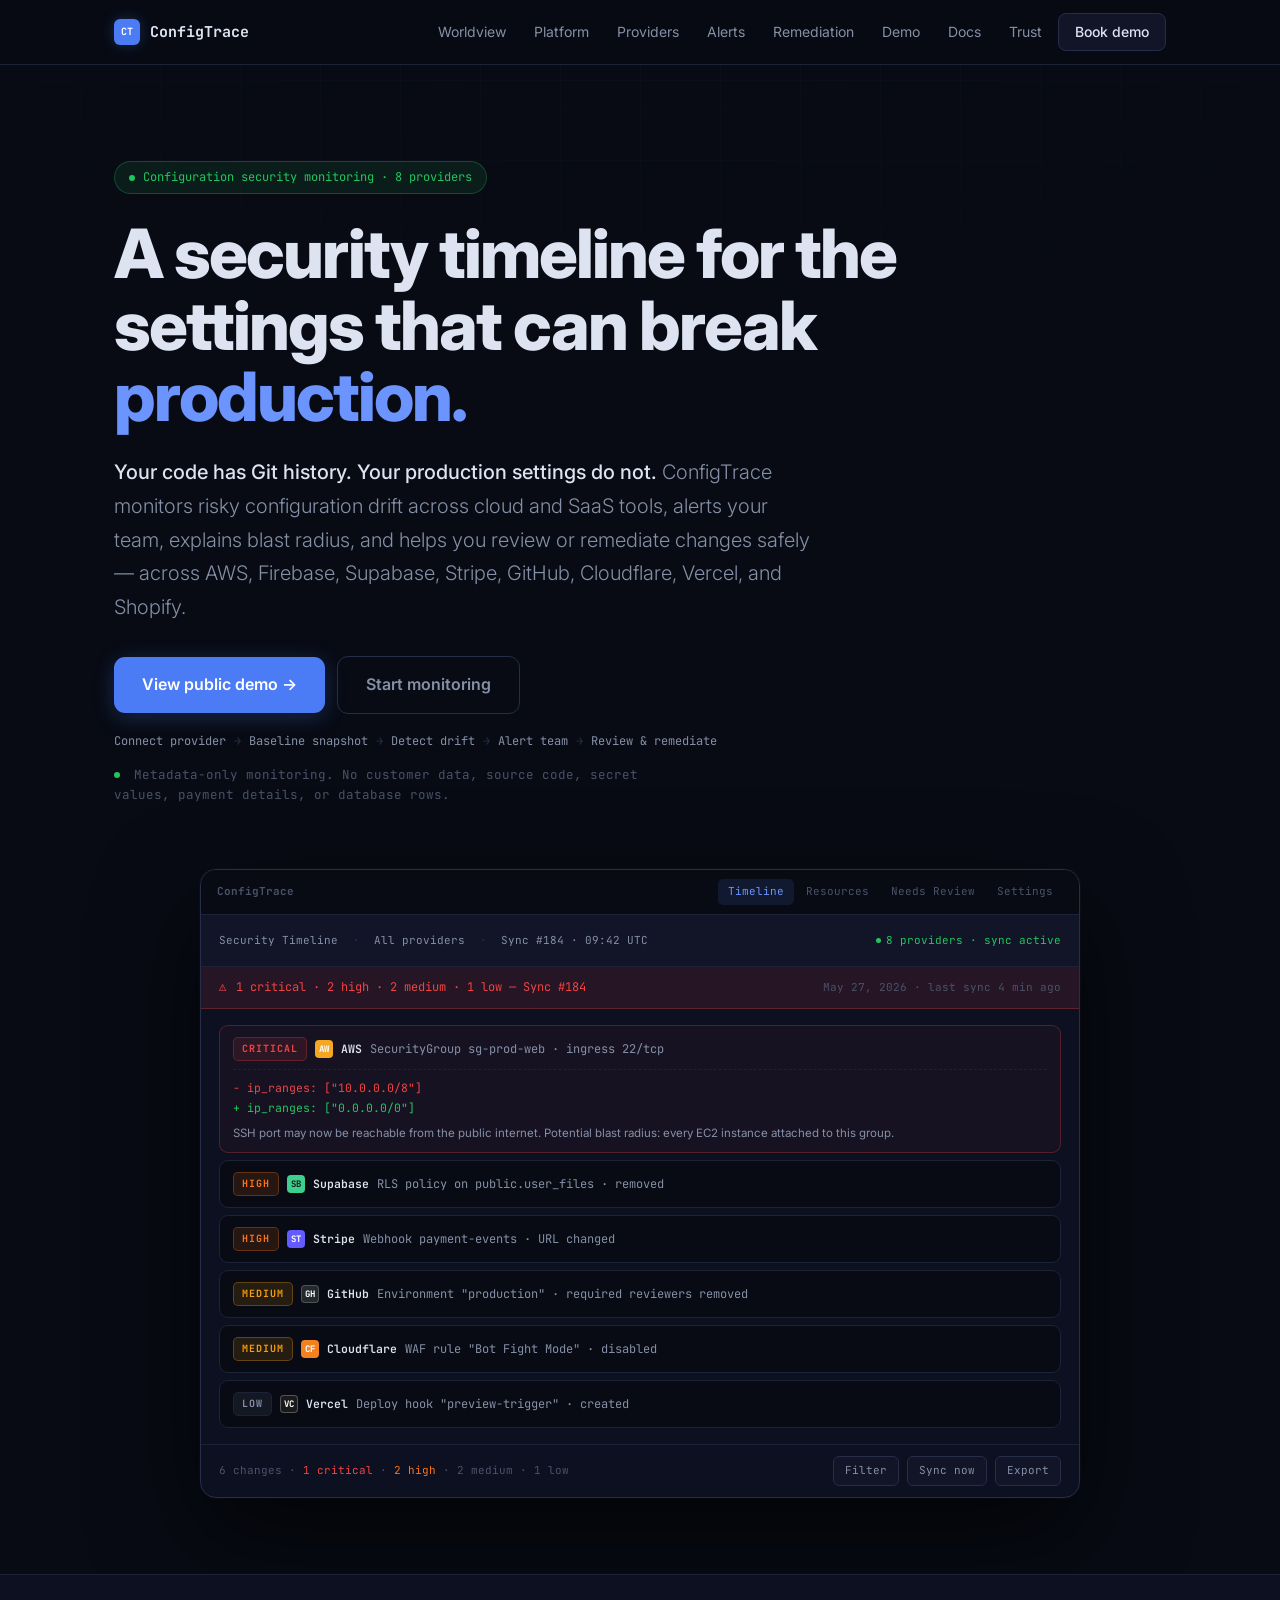
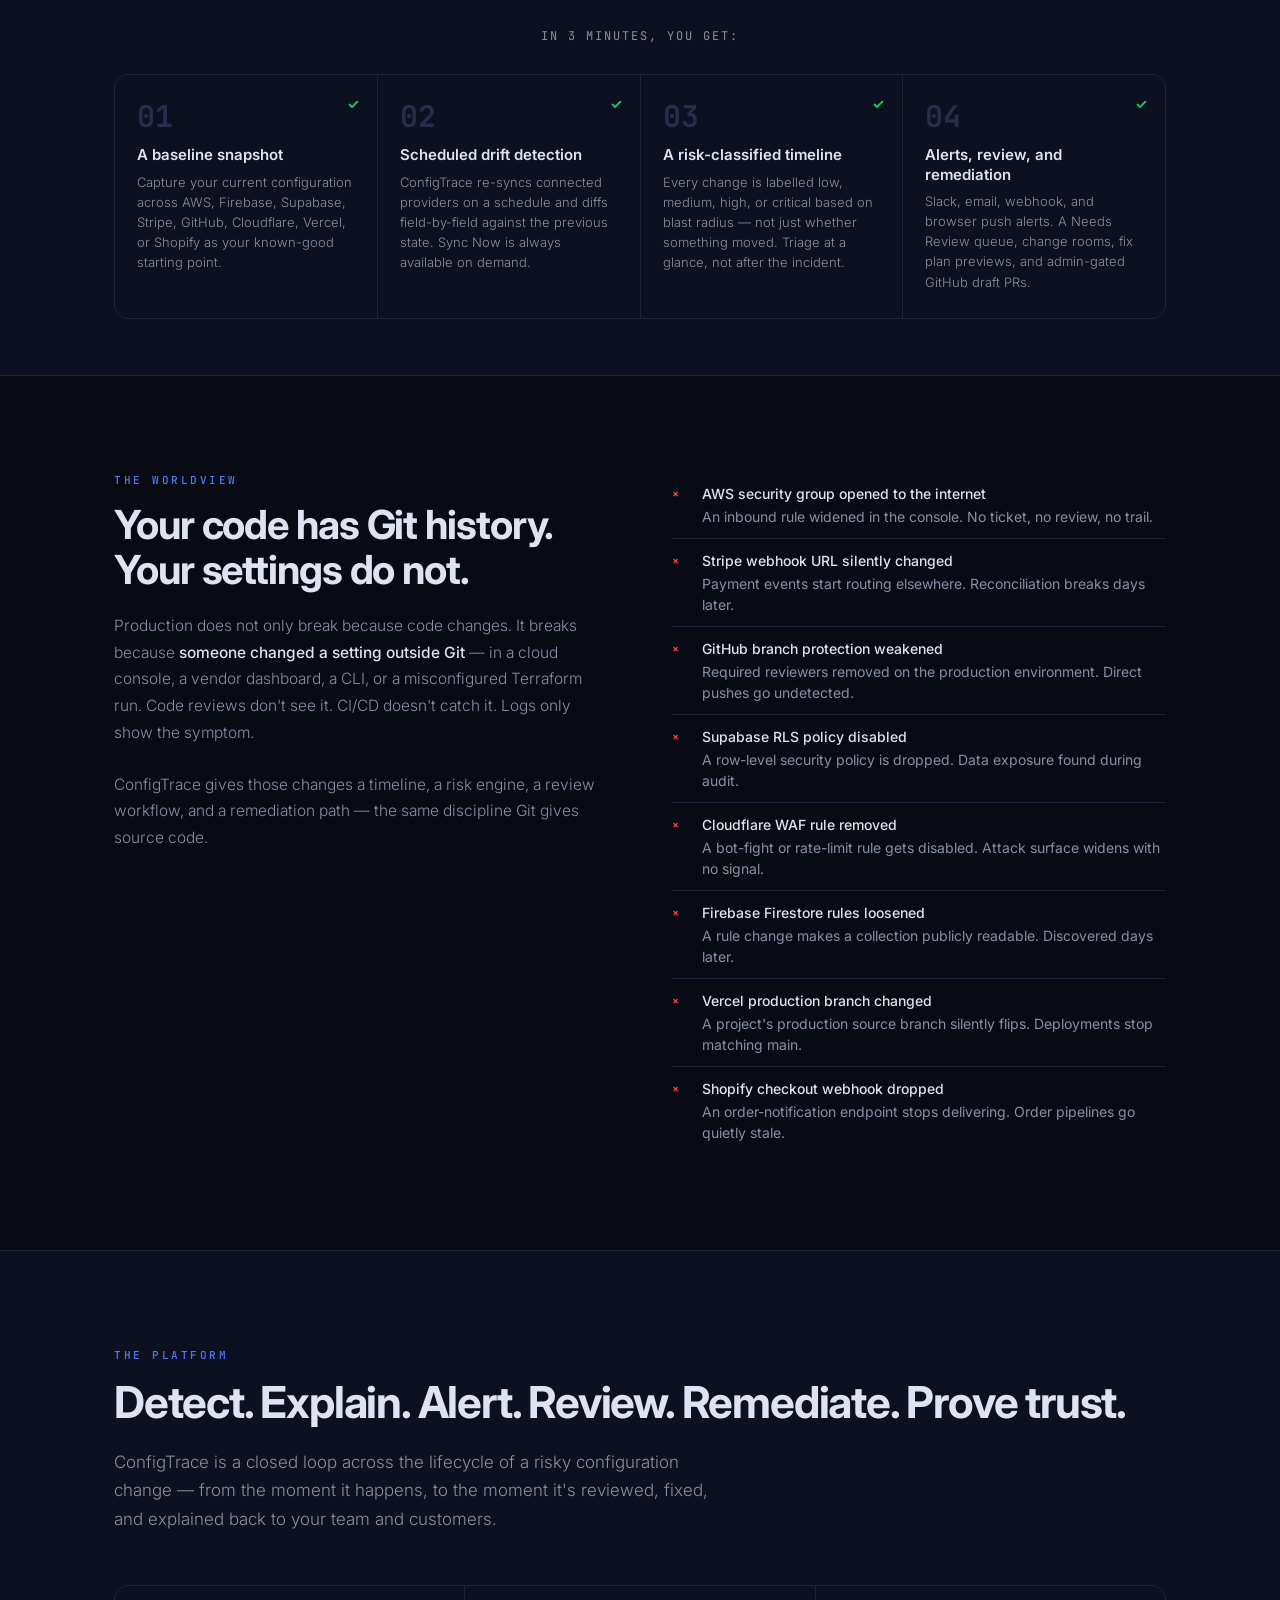
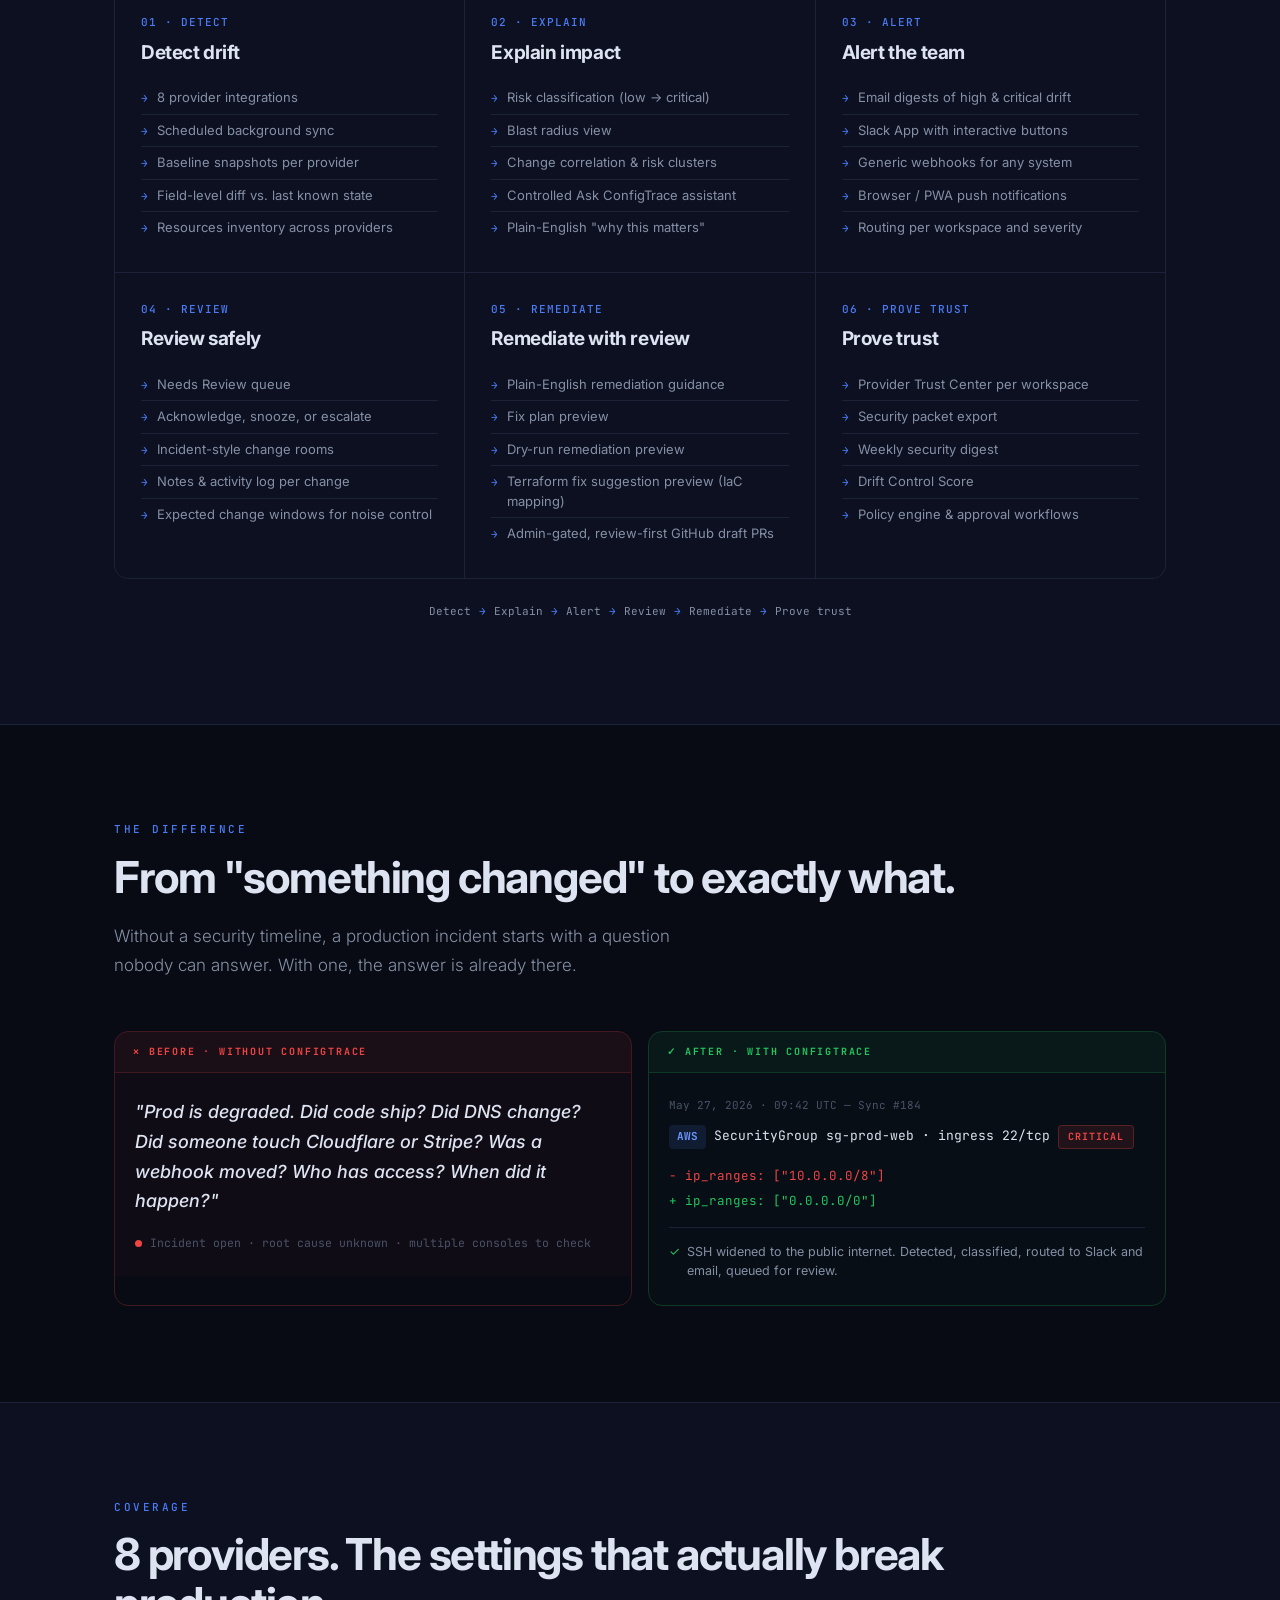
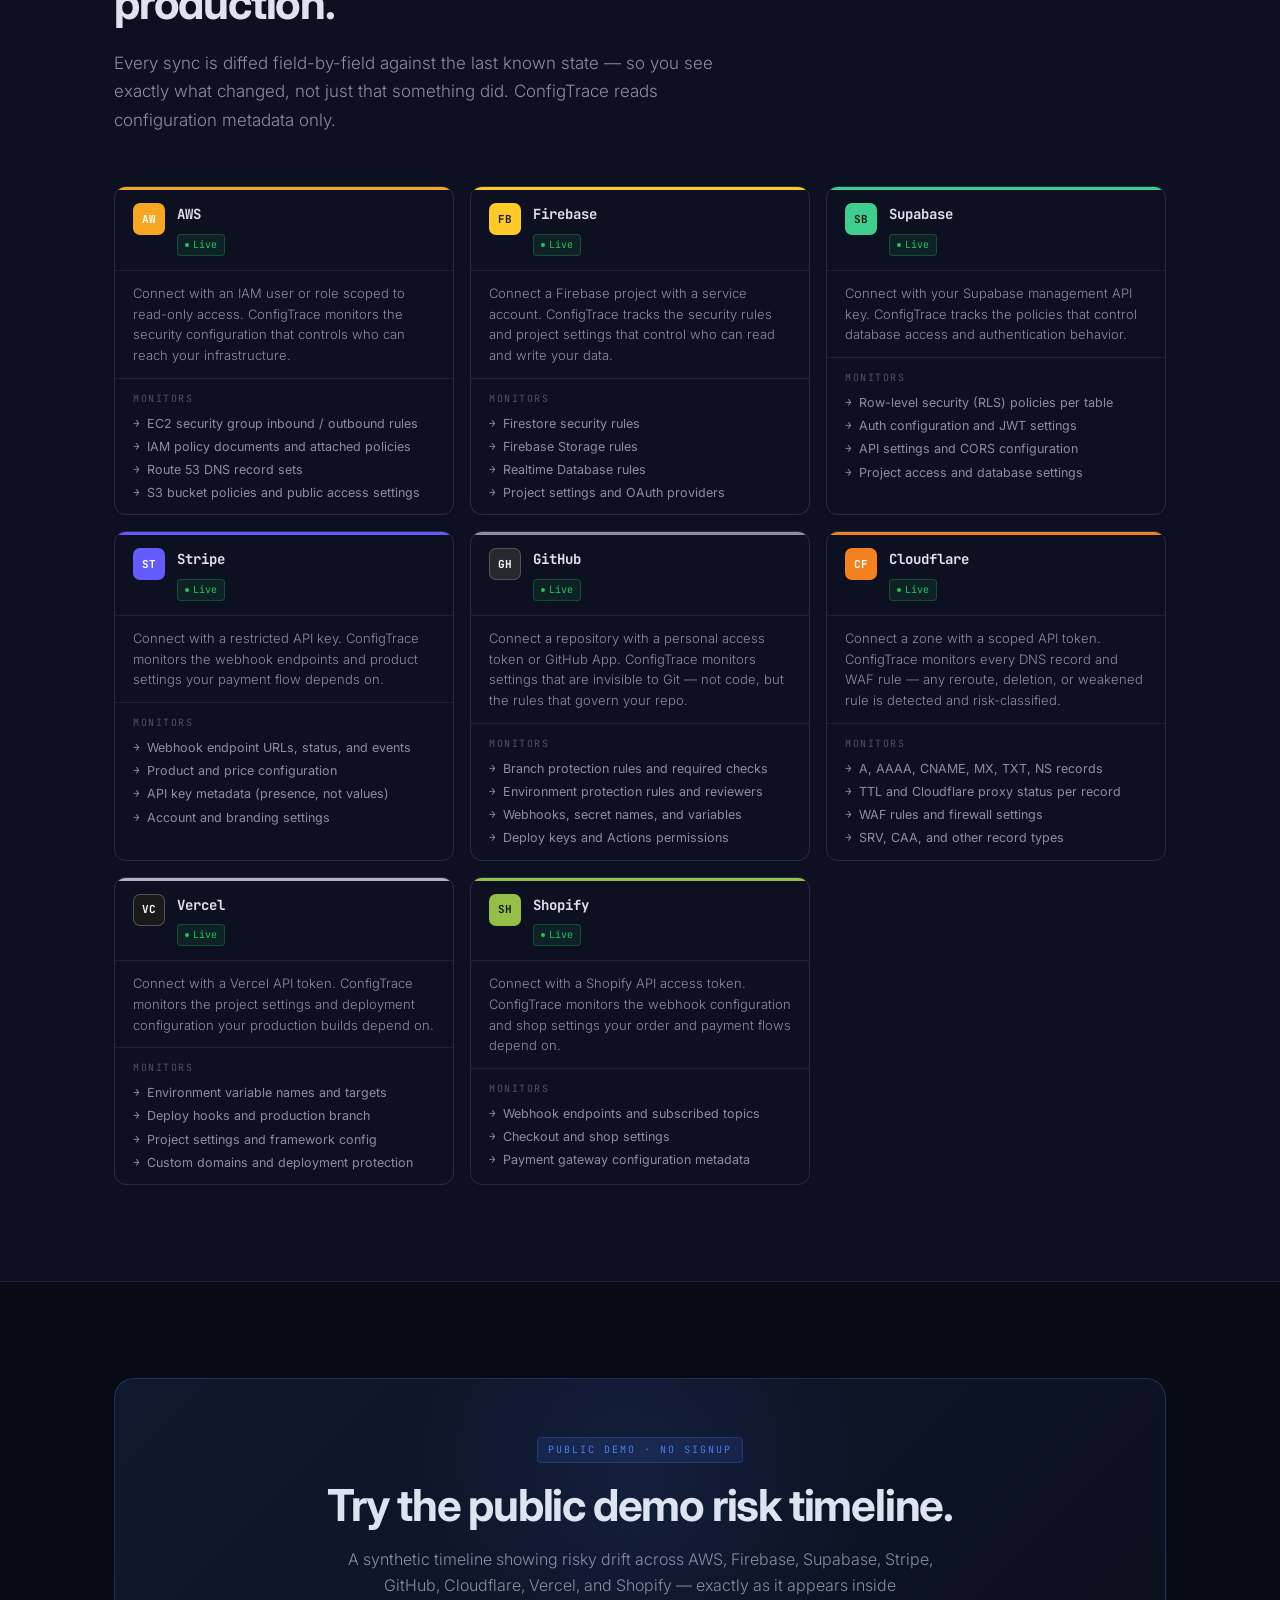
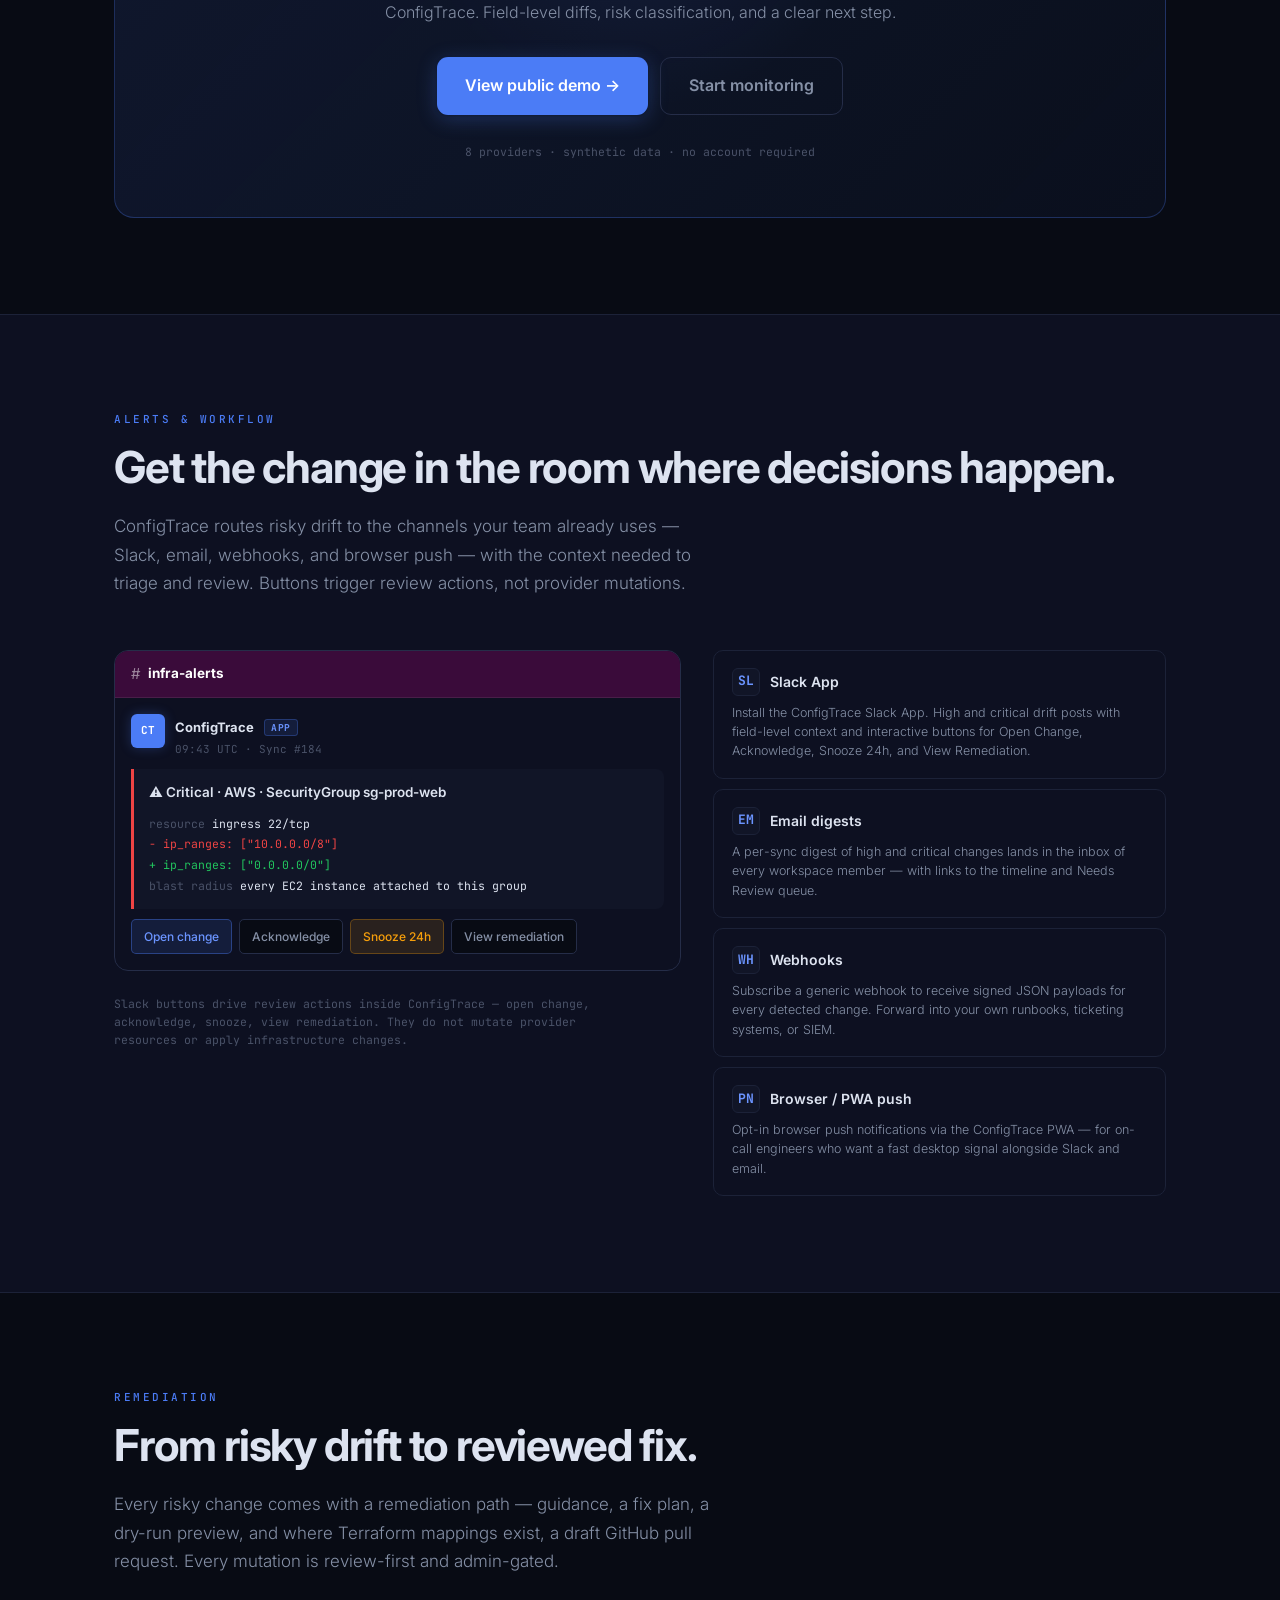
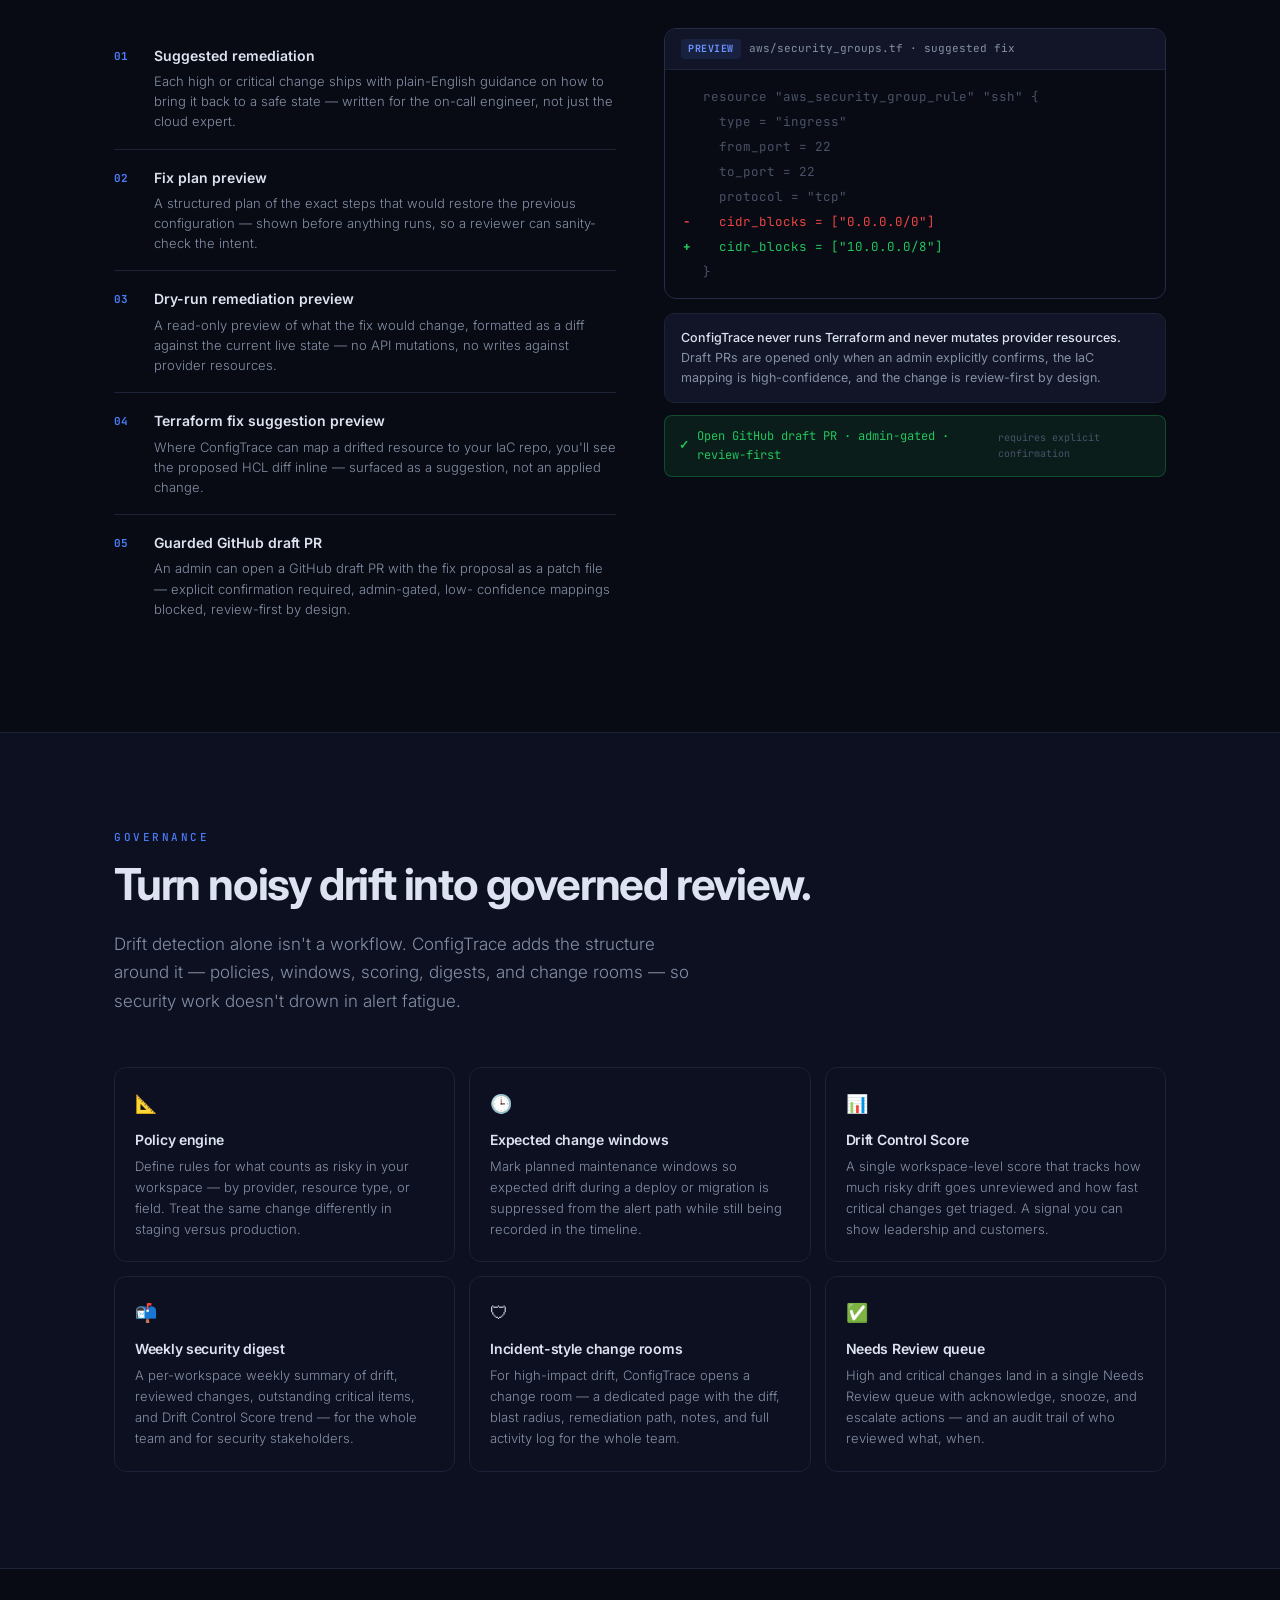
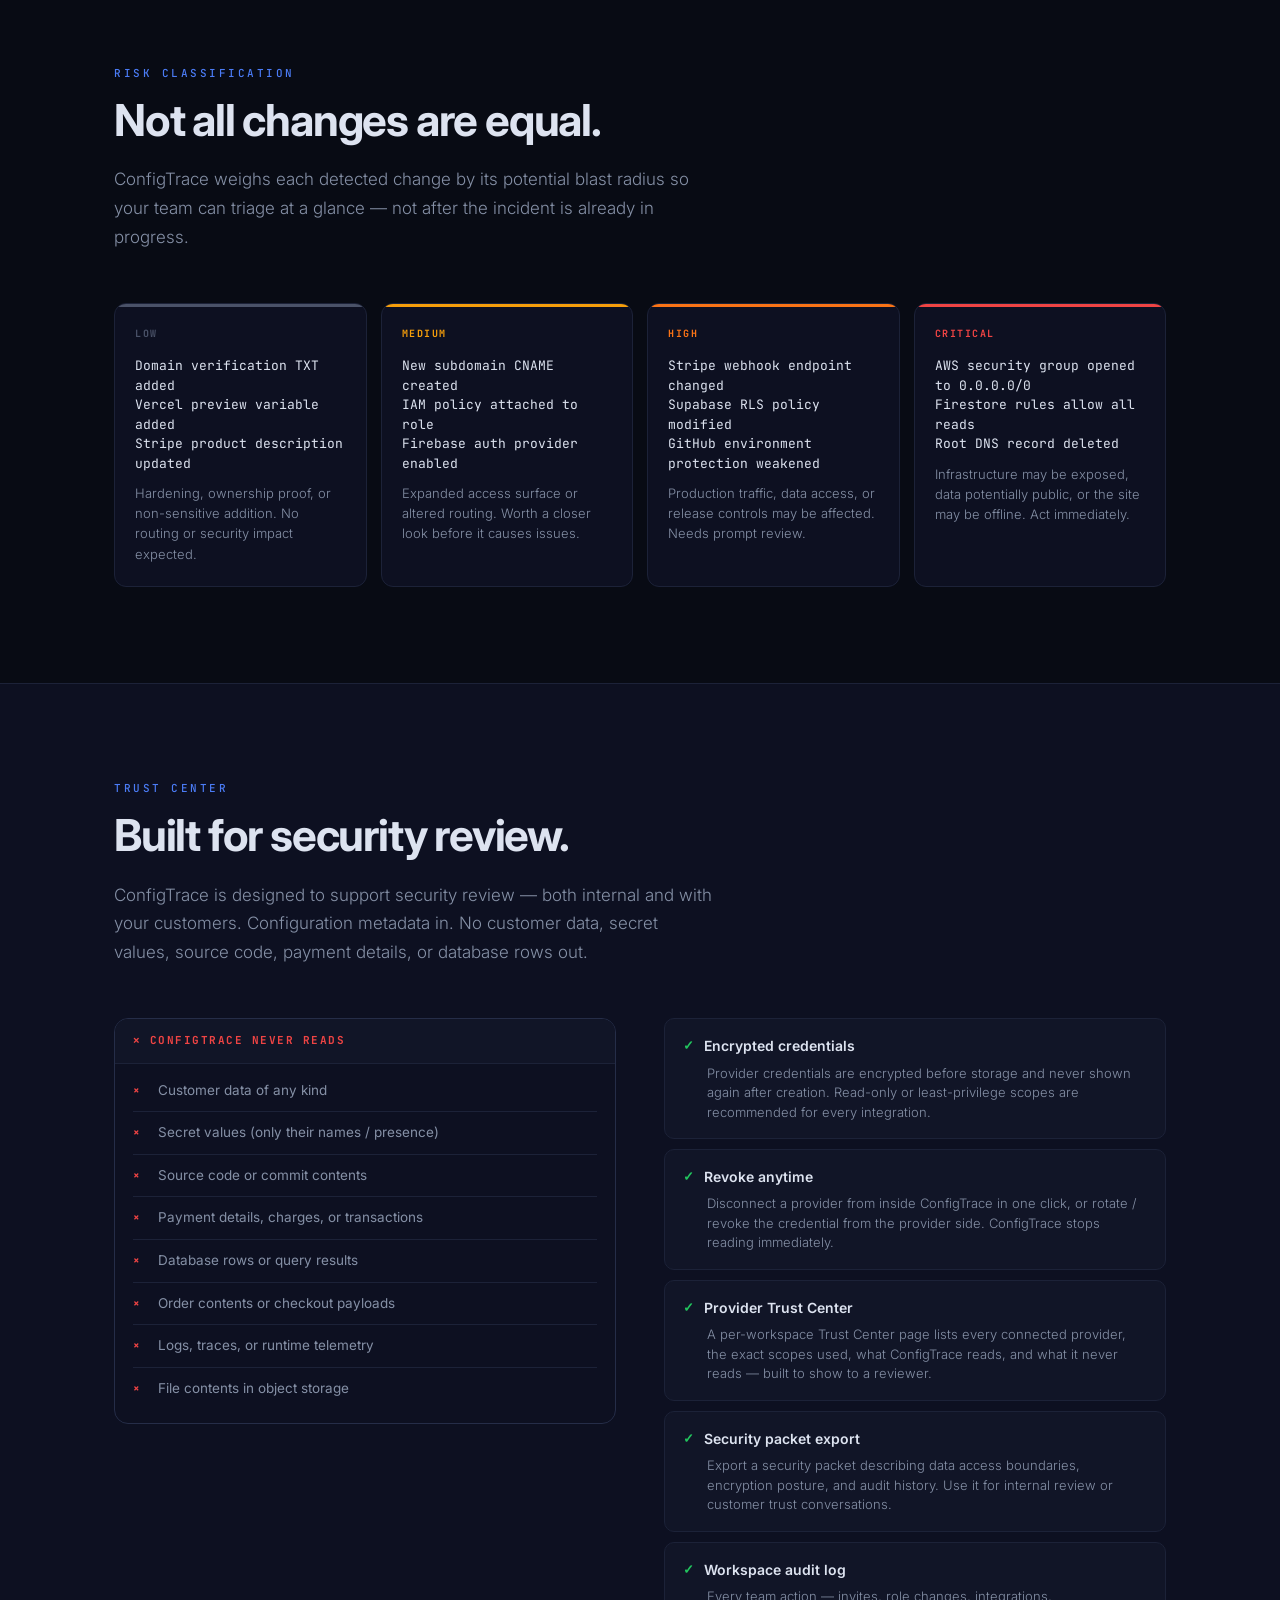
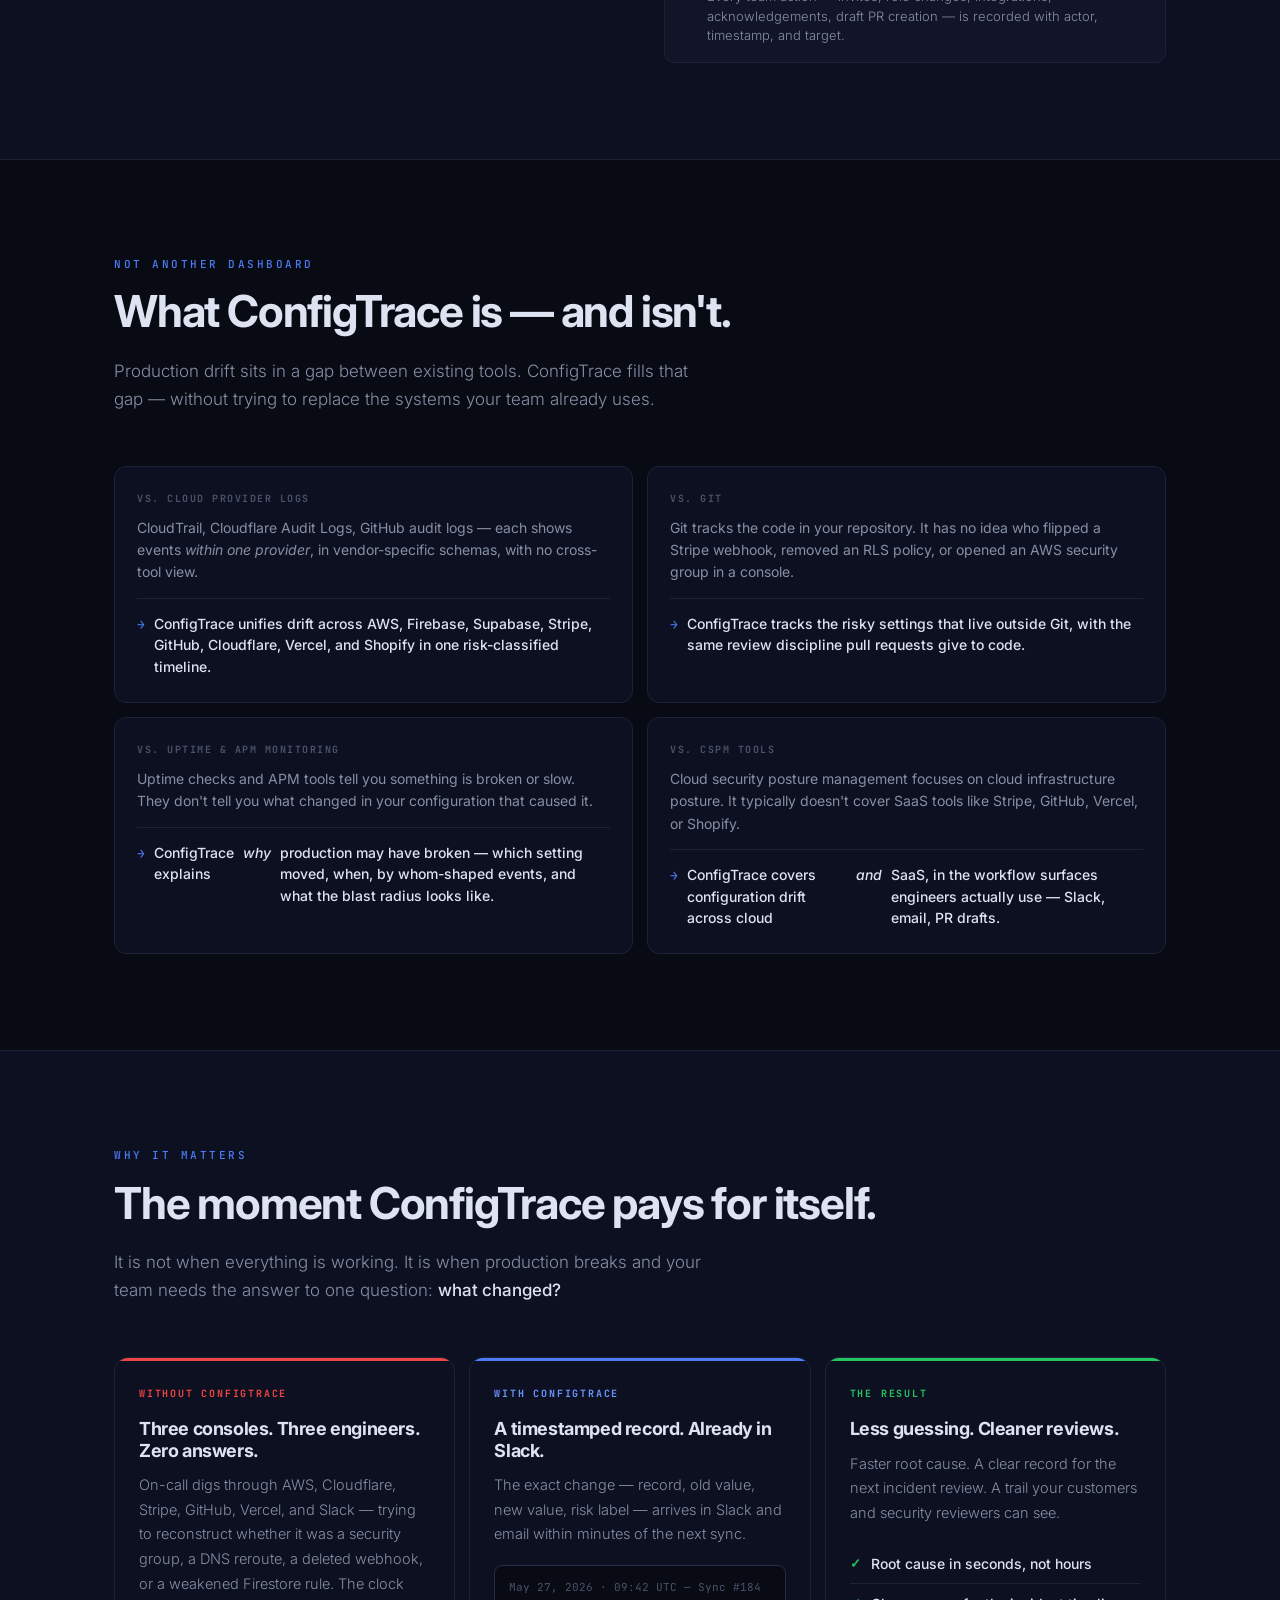
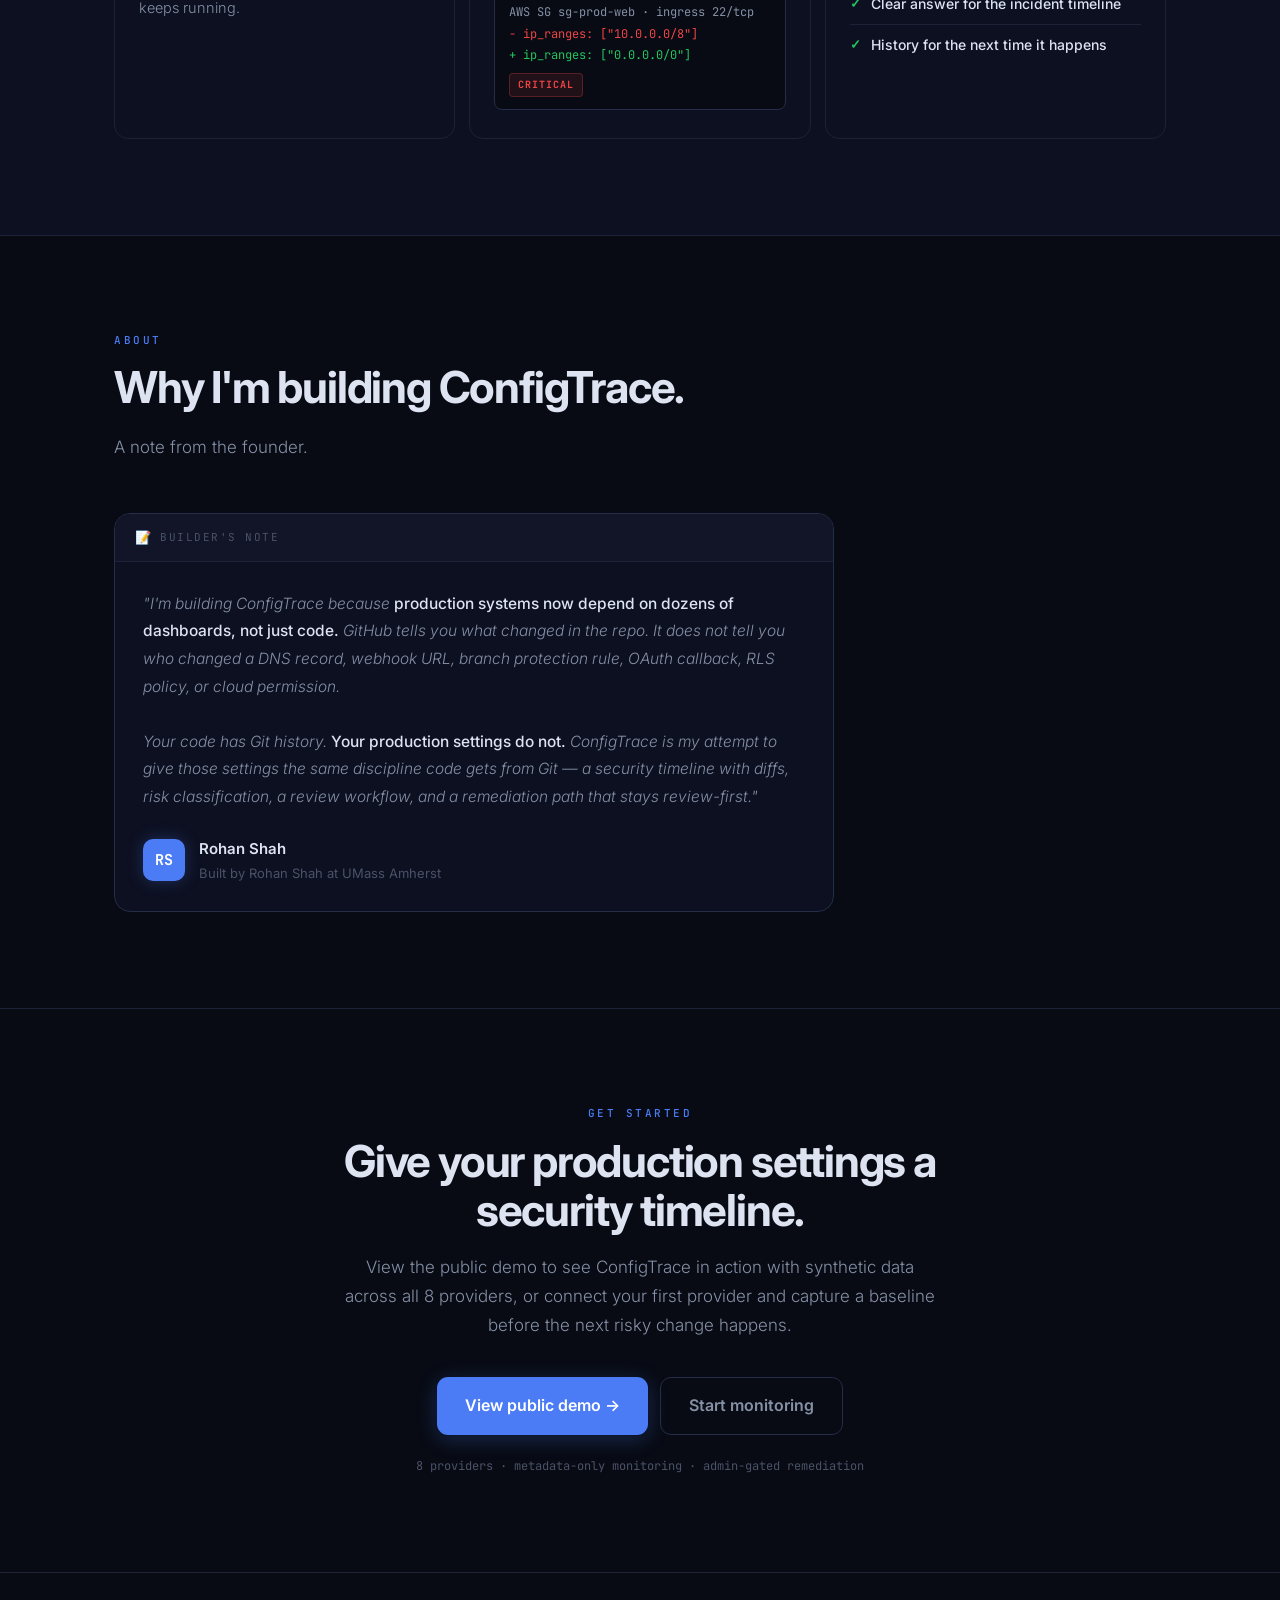
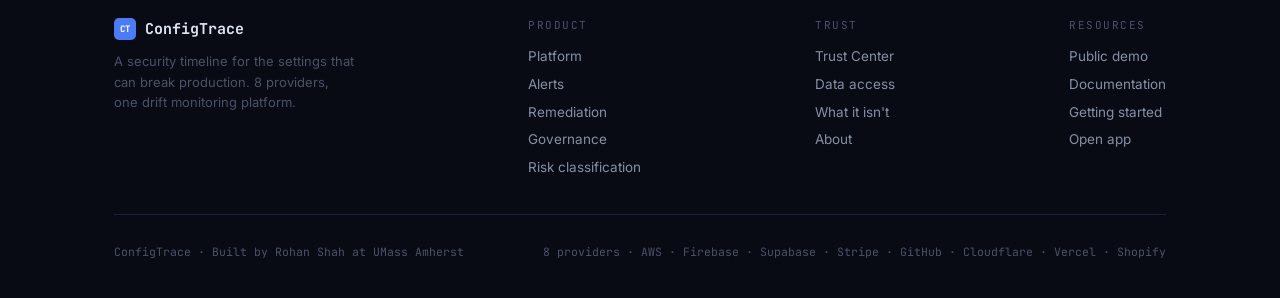
==== commit dea4ce08: "Add demo booking CTA to landing page" ====
--- a/index.html
+++ b/index.html
@@ -1561,8 +1561,8 @@
       <a href="demo.html">Demo</a>
       <a href="docs.html">Docs</a>
       <a href="#trust">Trust</a>
-      <a href="https://app.configtrace.org" class="nav-open-app"
-         target="_blank" rel="noopener noreferrer">Start monitoring →</a>
+      <a href="https://cal.com/rohan-shah-zqoaqq/30min" class="nav-open-app"
+         target="_blank" rel="noopener noreferrer">Book demo</a>
     </div>
 
     <button class="nav-toggle" id="navToggle" aria-label="Open navigation" aria-expanded="false">
@@ -1580,7 +1580,7 @@
     <a href="docs.html">Docs</a>
     <a href="#trust">Trust</a>
     <a href="#about">About</a>
-    <a href="https://app.configtrace.org" target="_blank" rel="noopener noreferrer">Start monitoring →</a>
+    <a href="https://cal.com/rohan-shah-zqoaqq/30min" target="_blank" rel="noopener noreferrer">Book demo</a>
   </div>
 </nav>
 
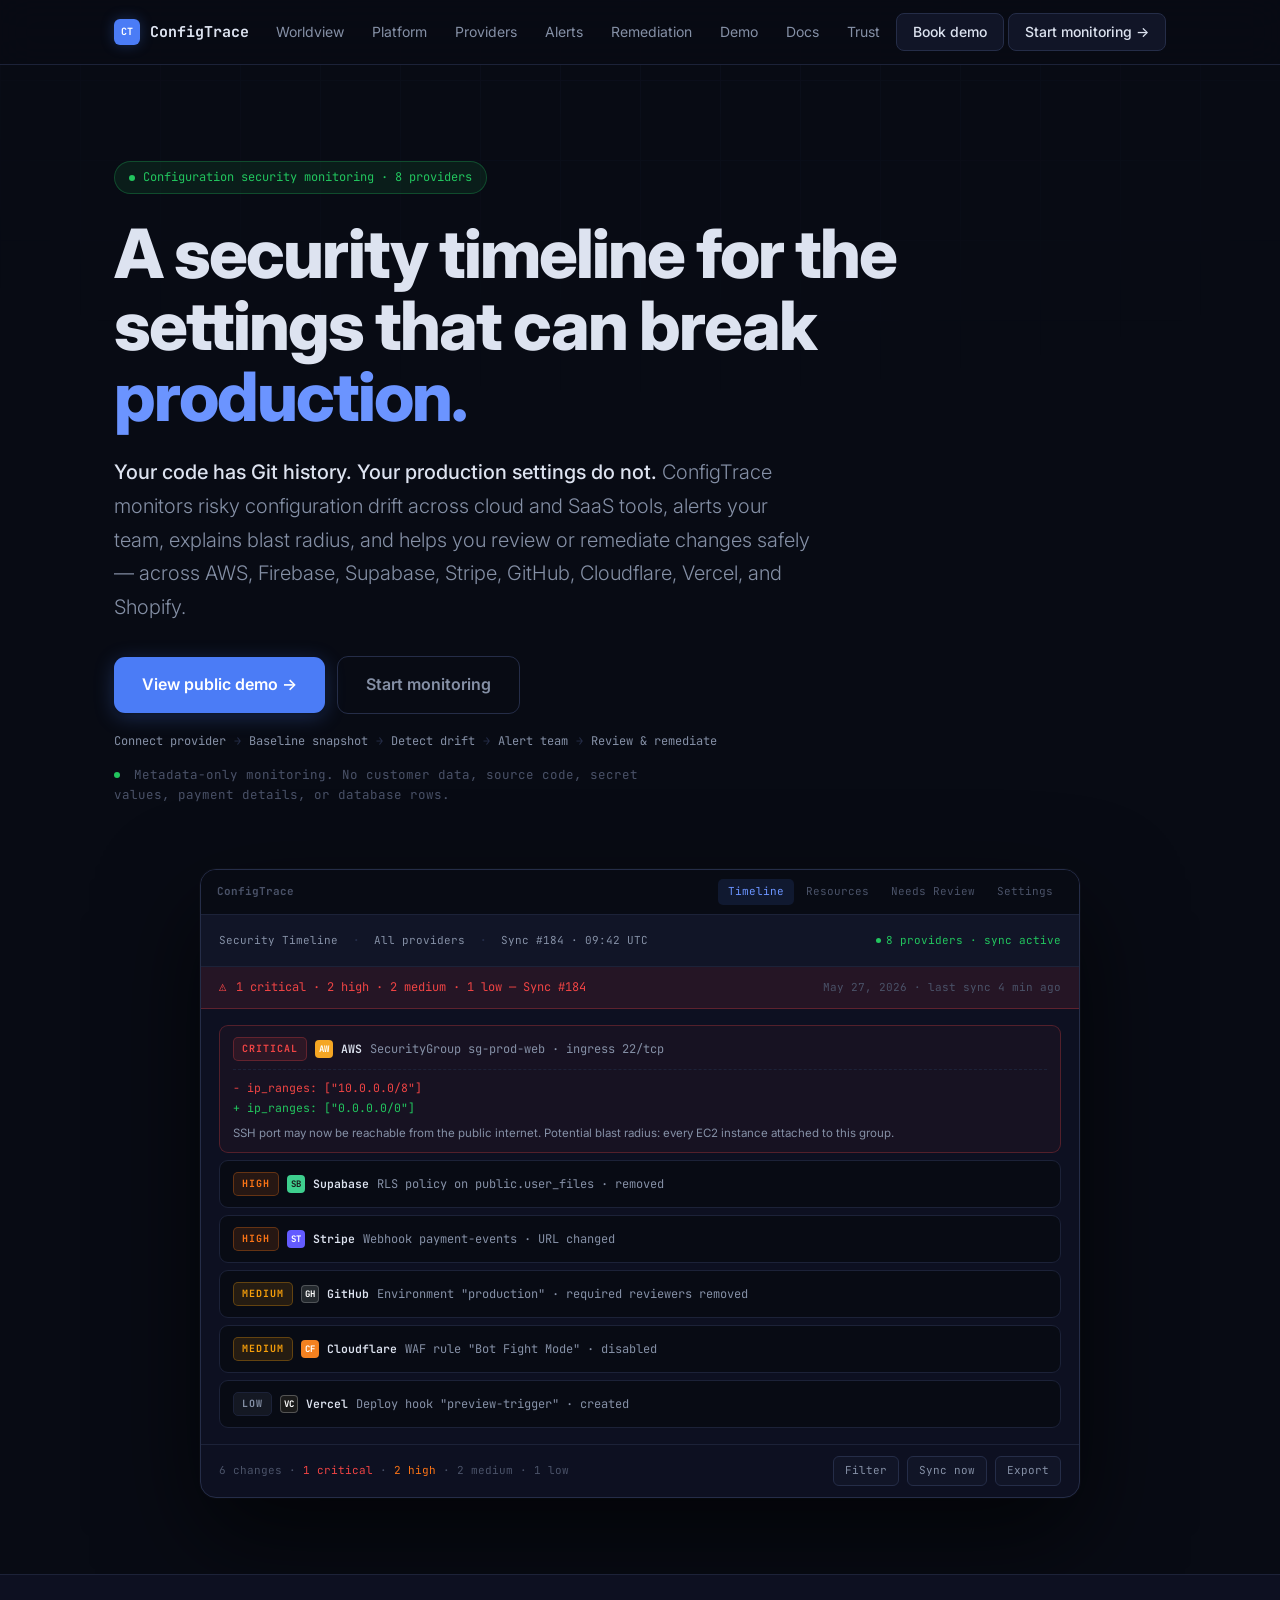
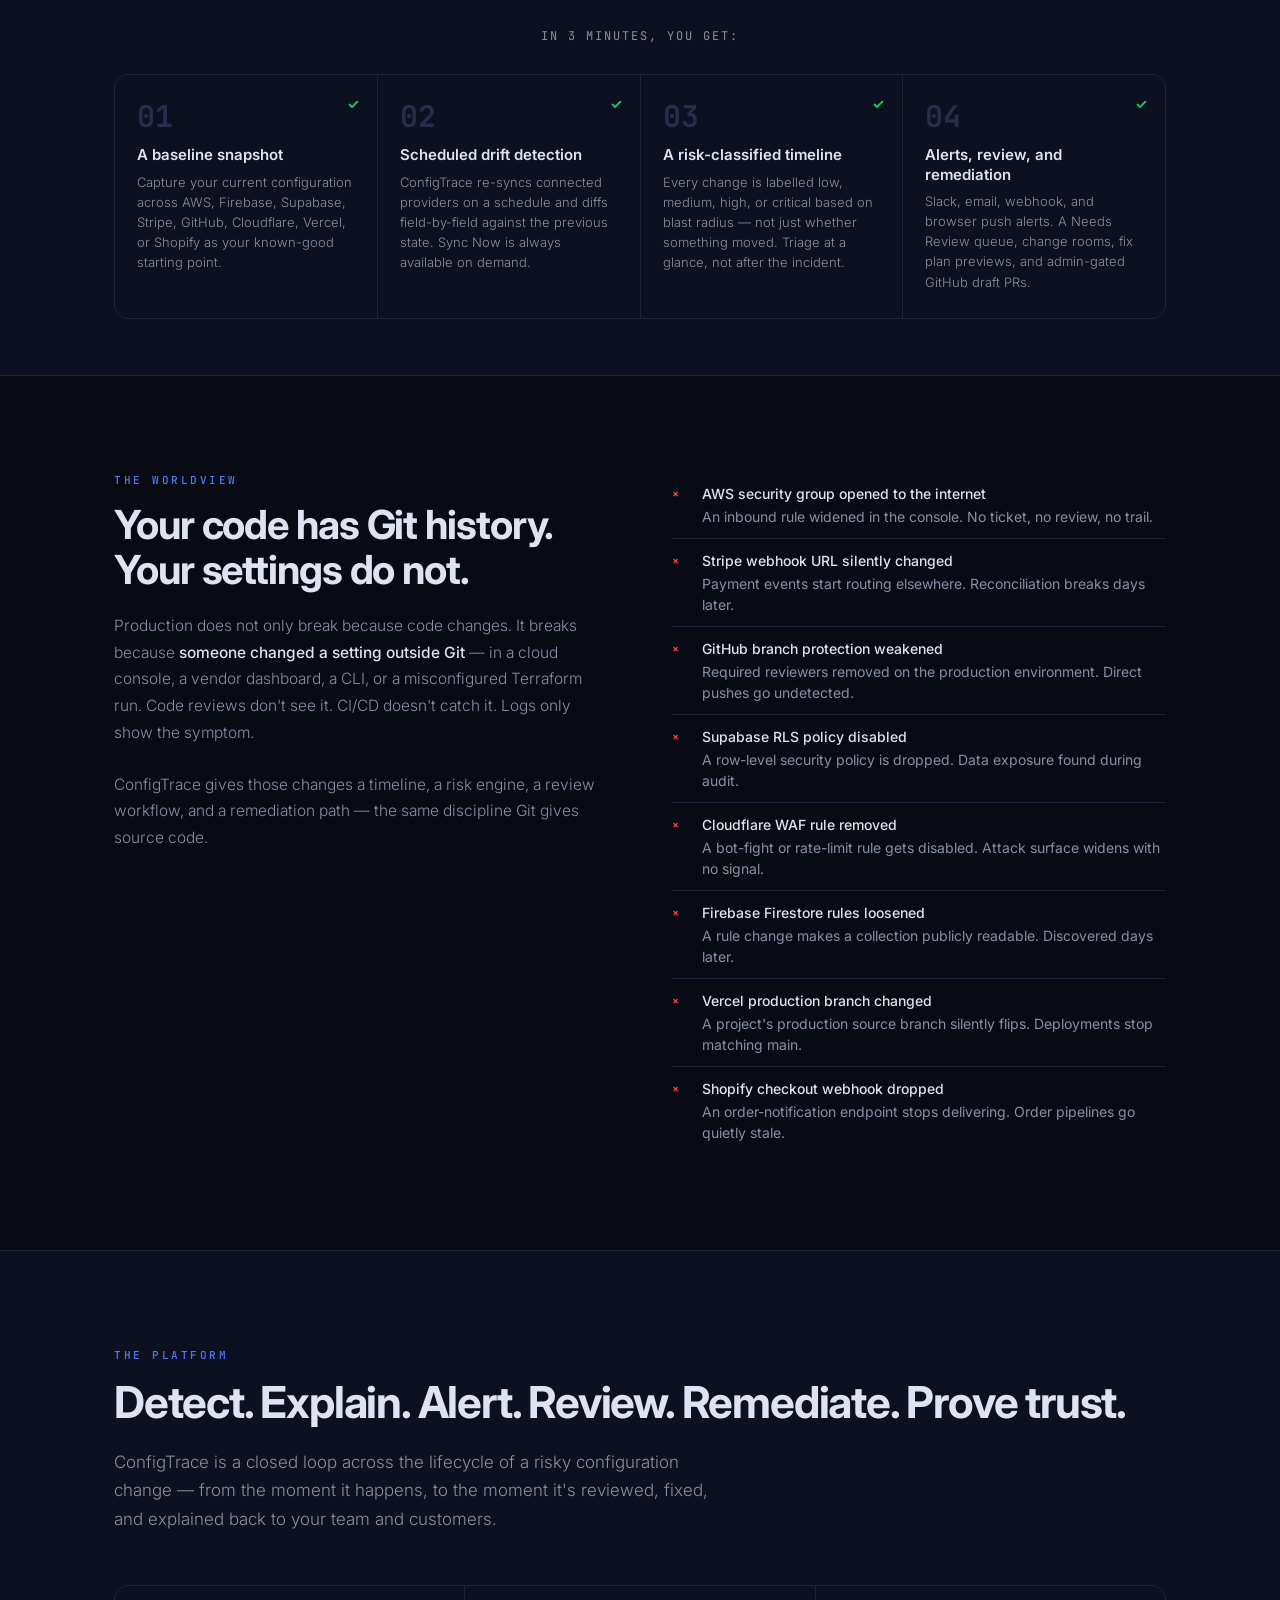
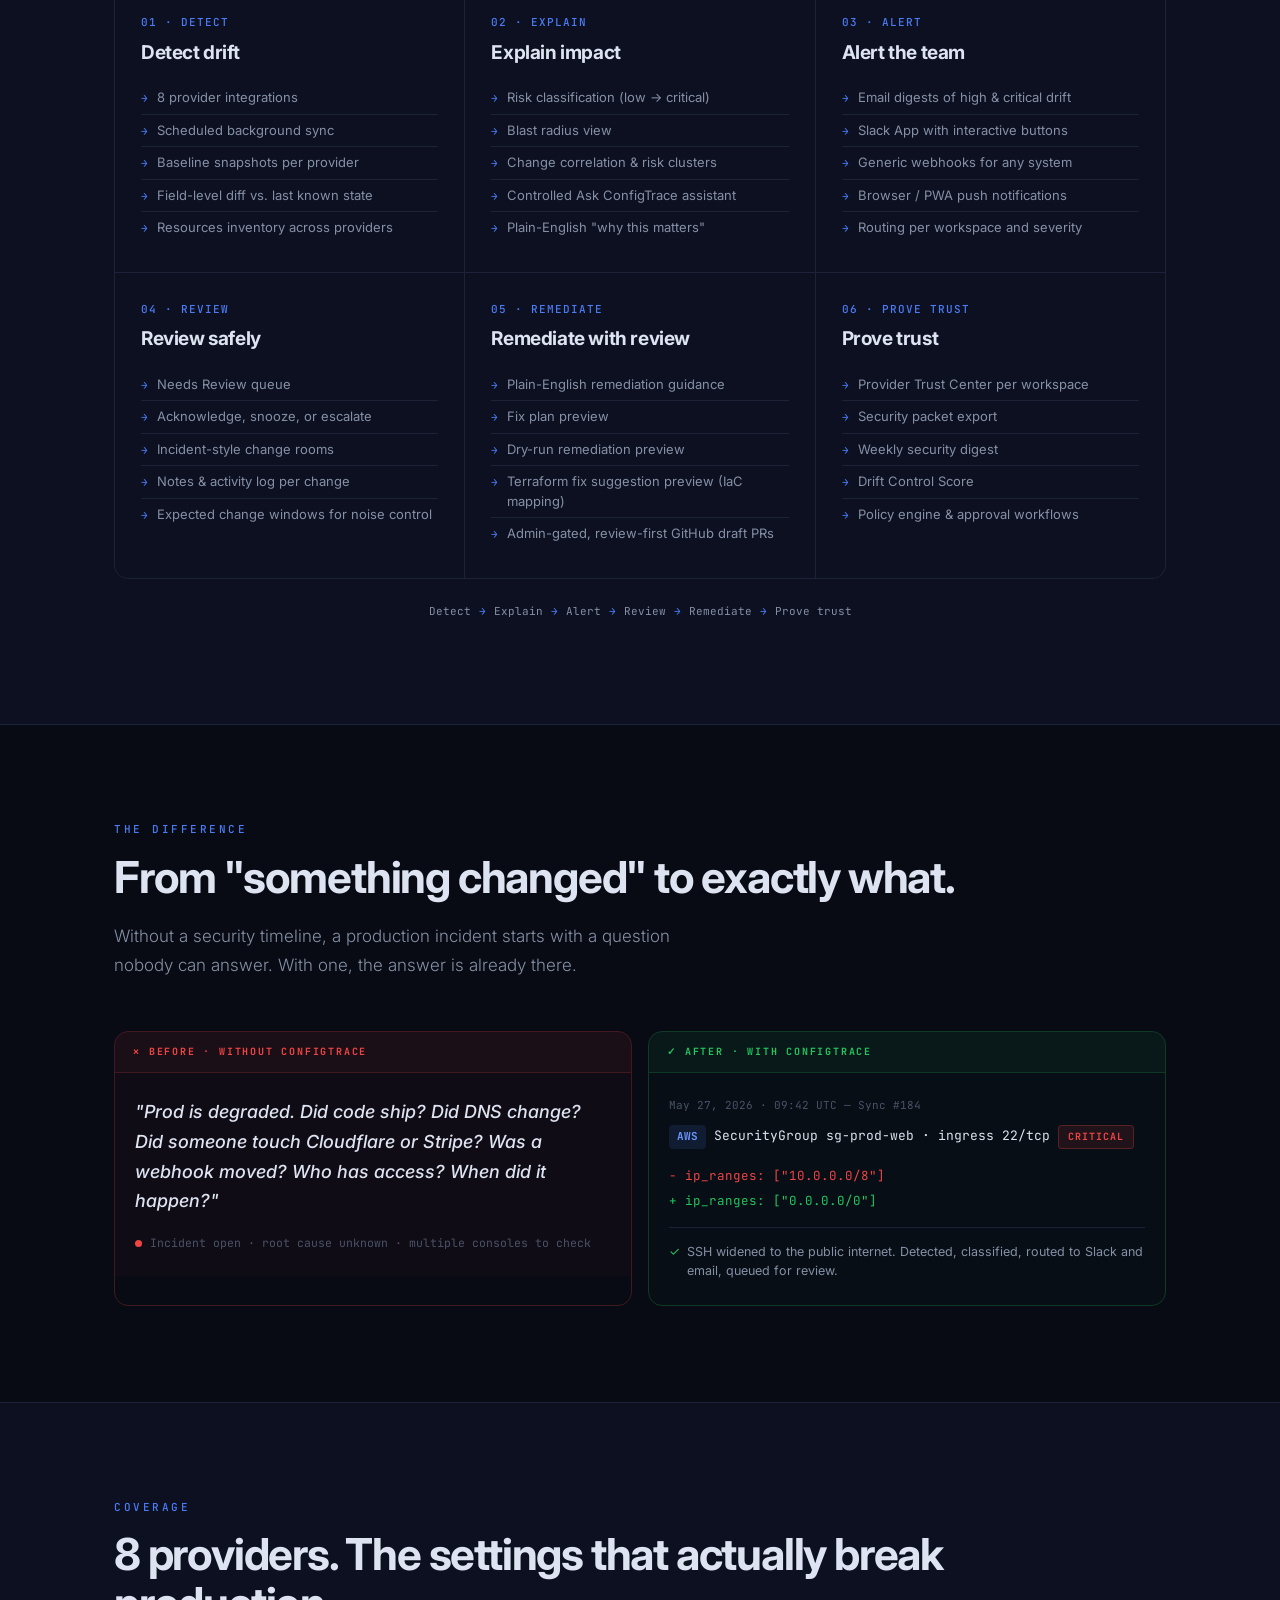
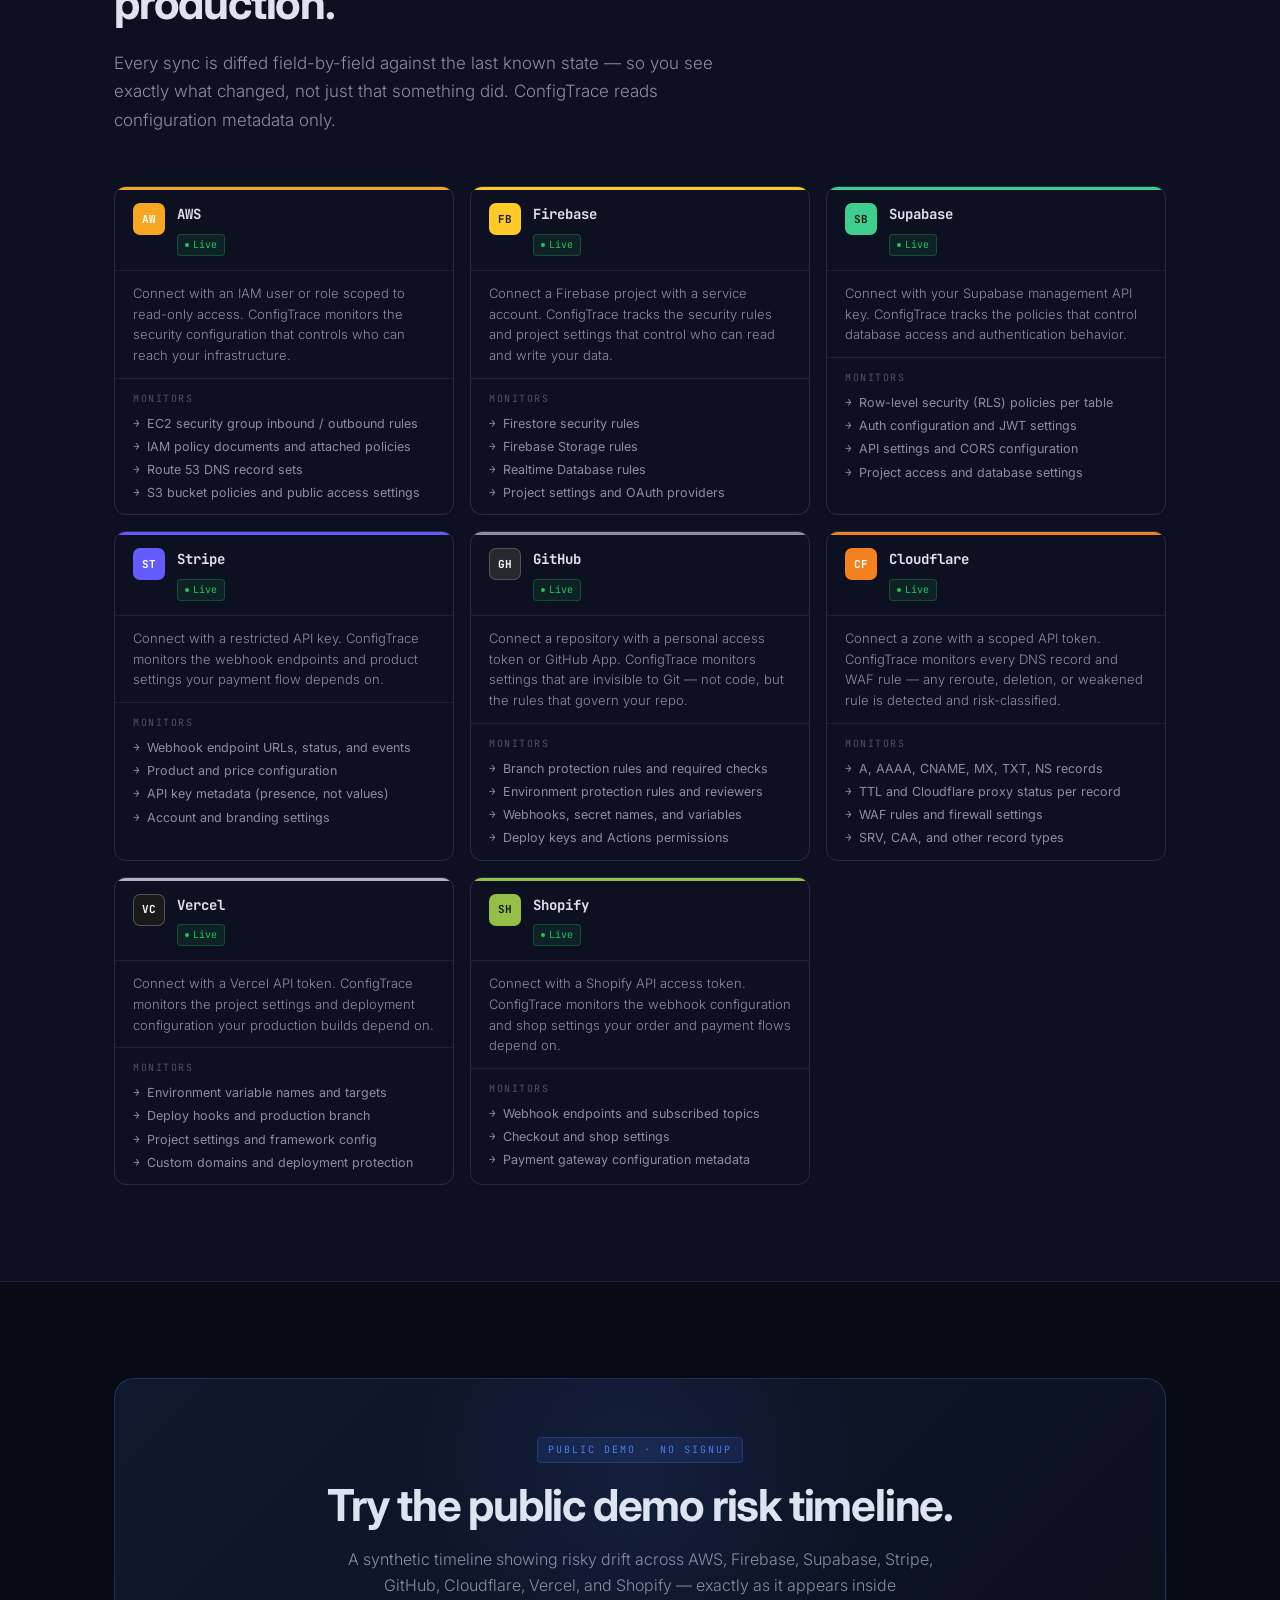
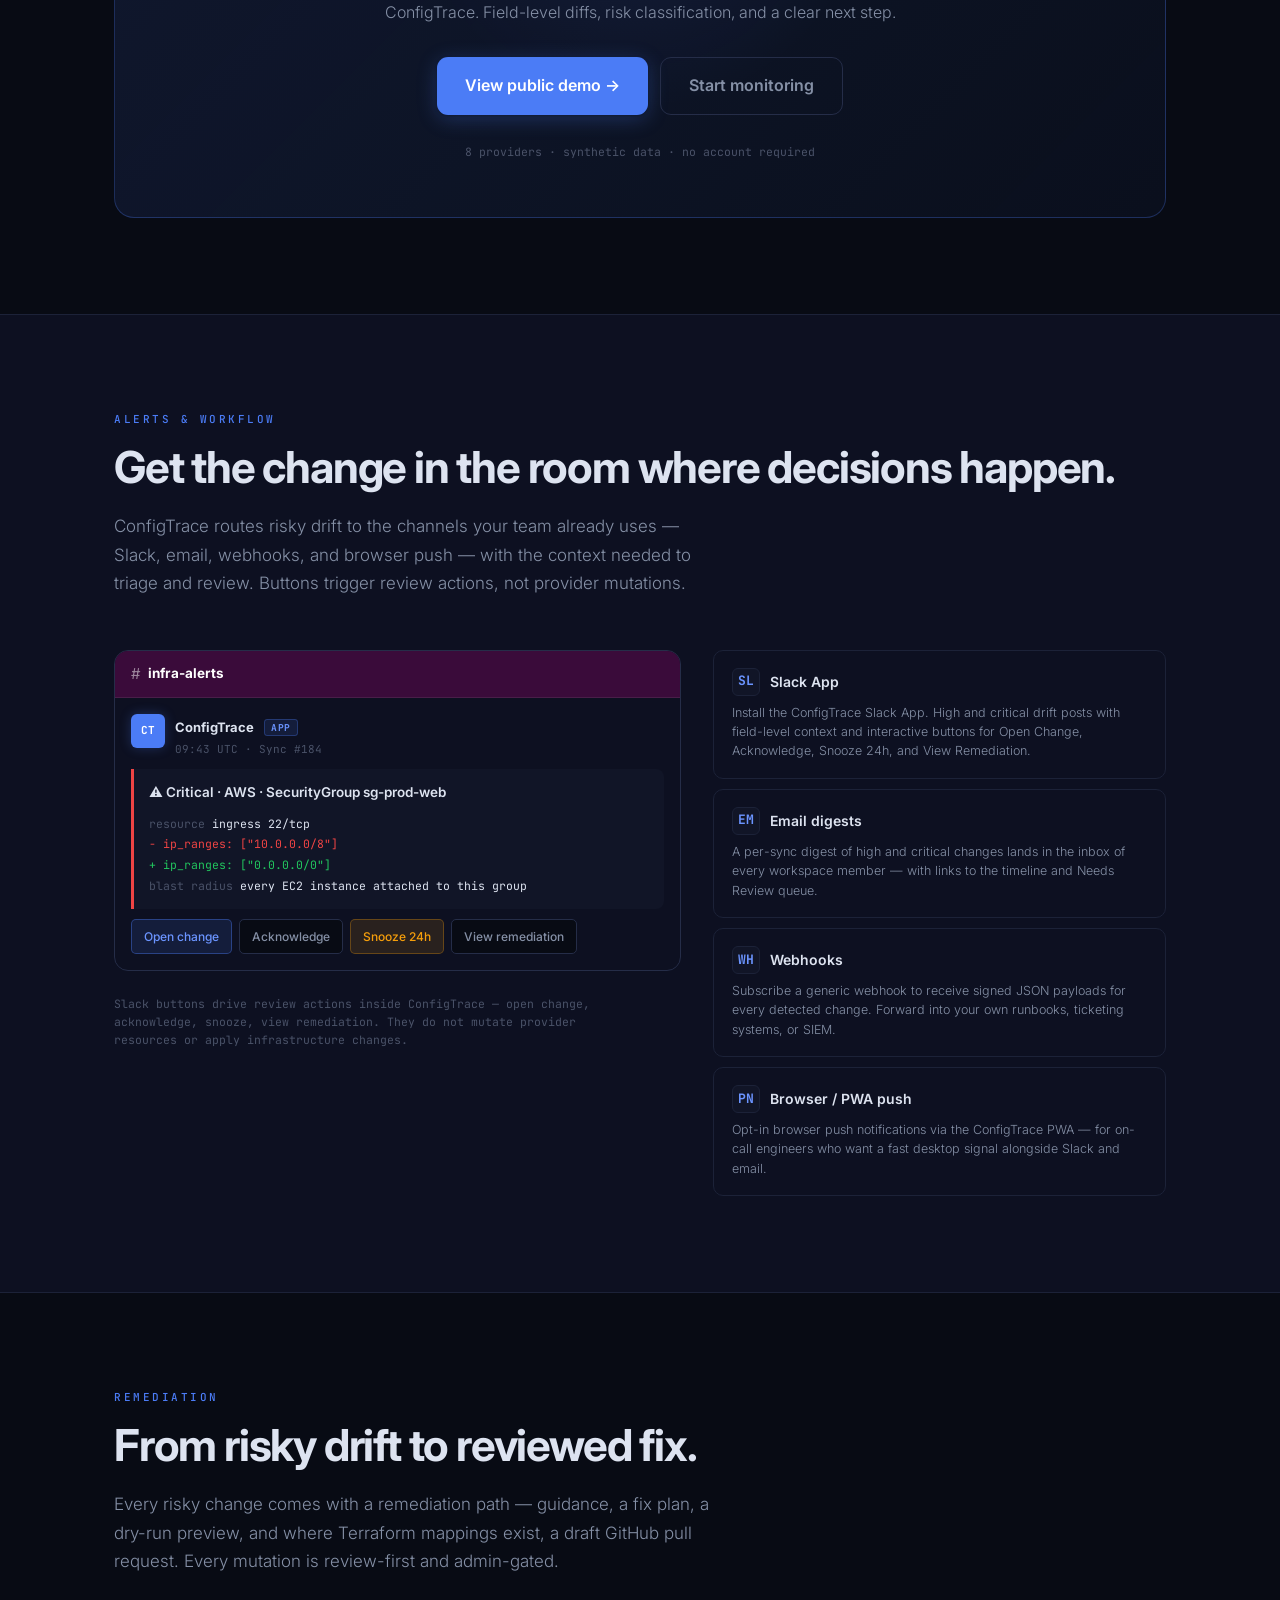
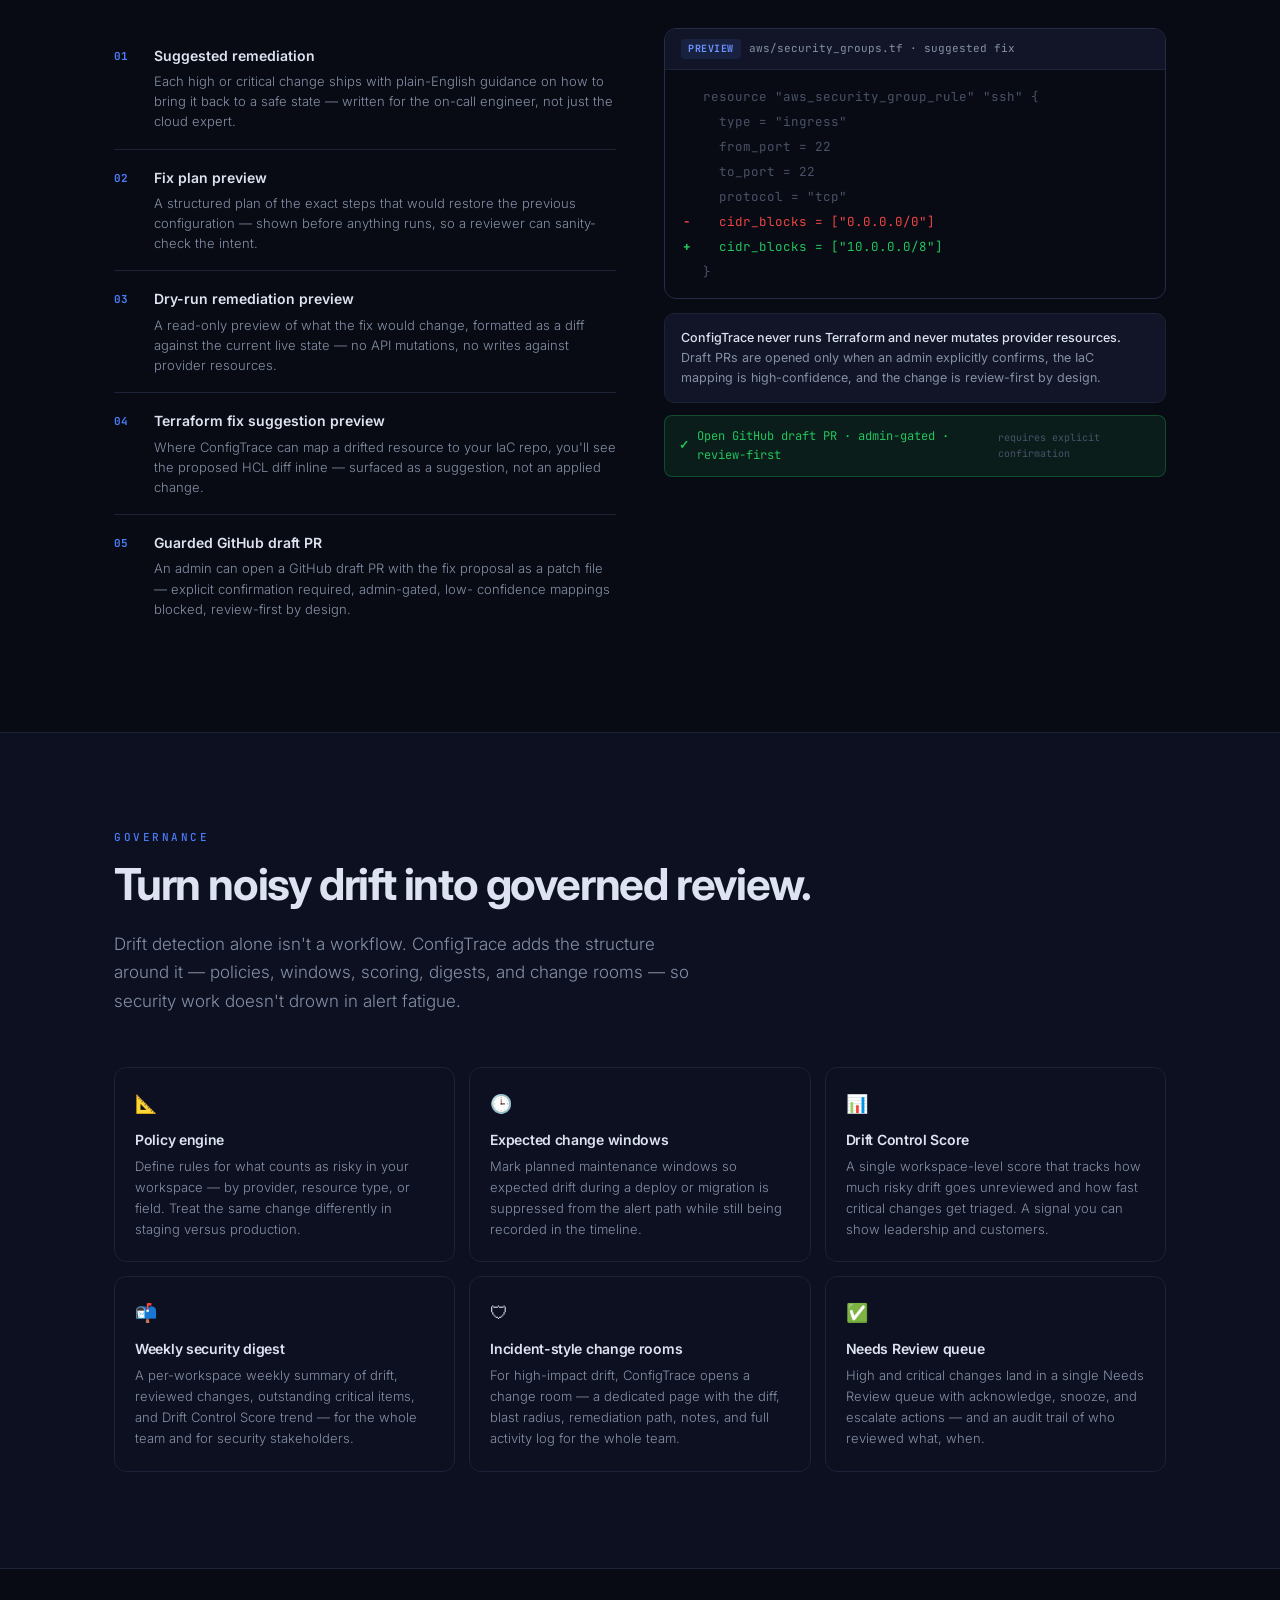
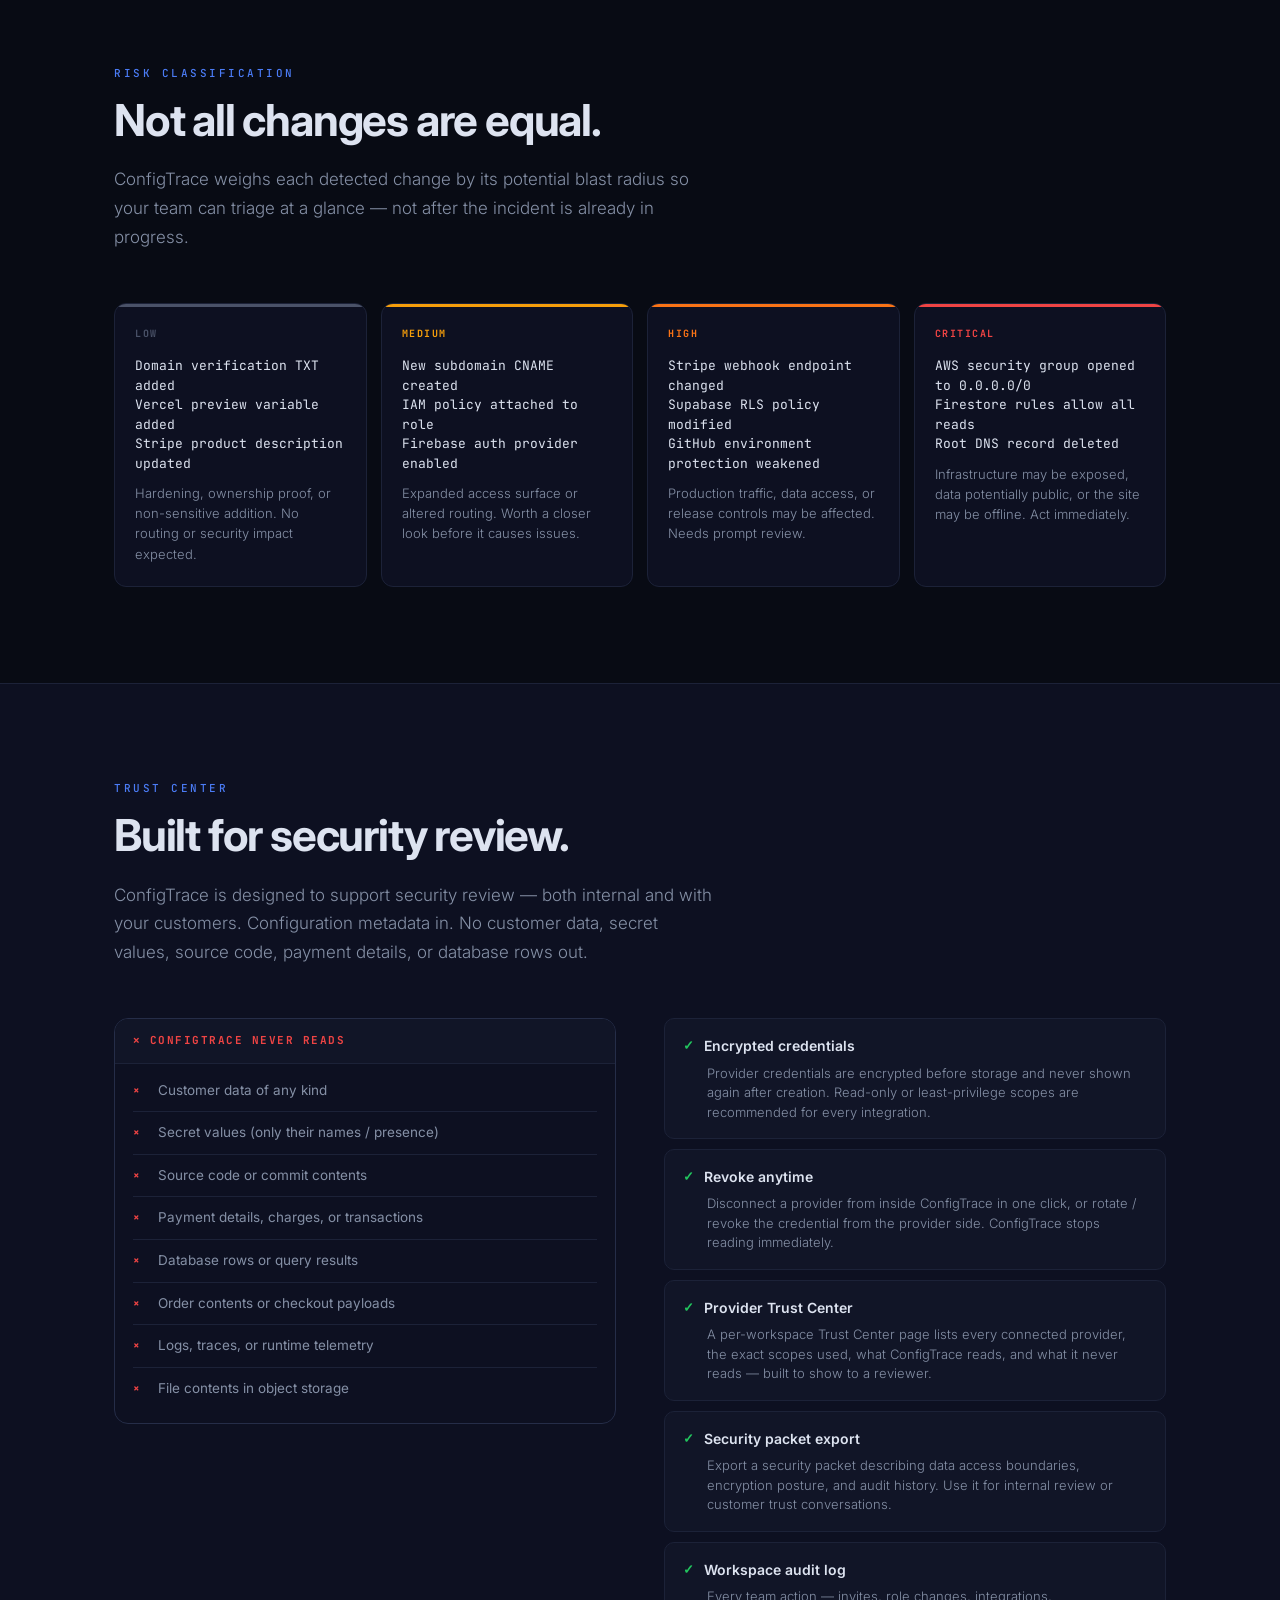
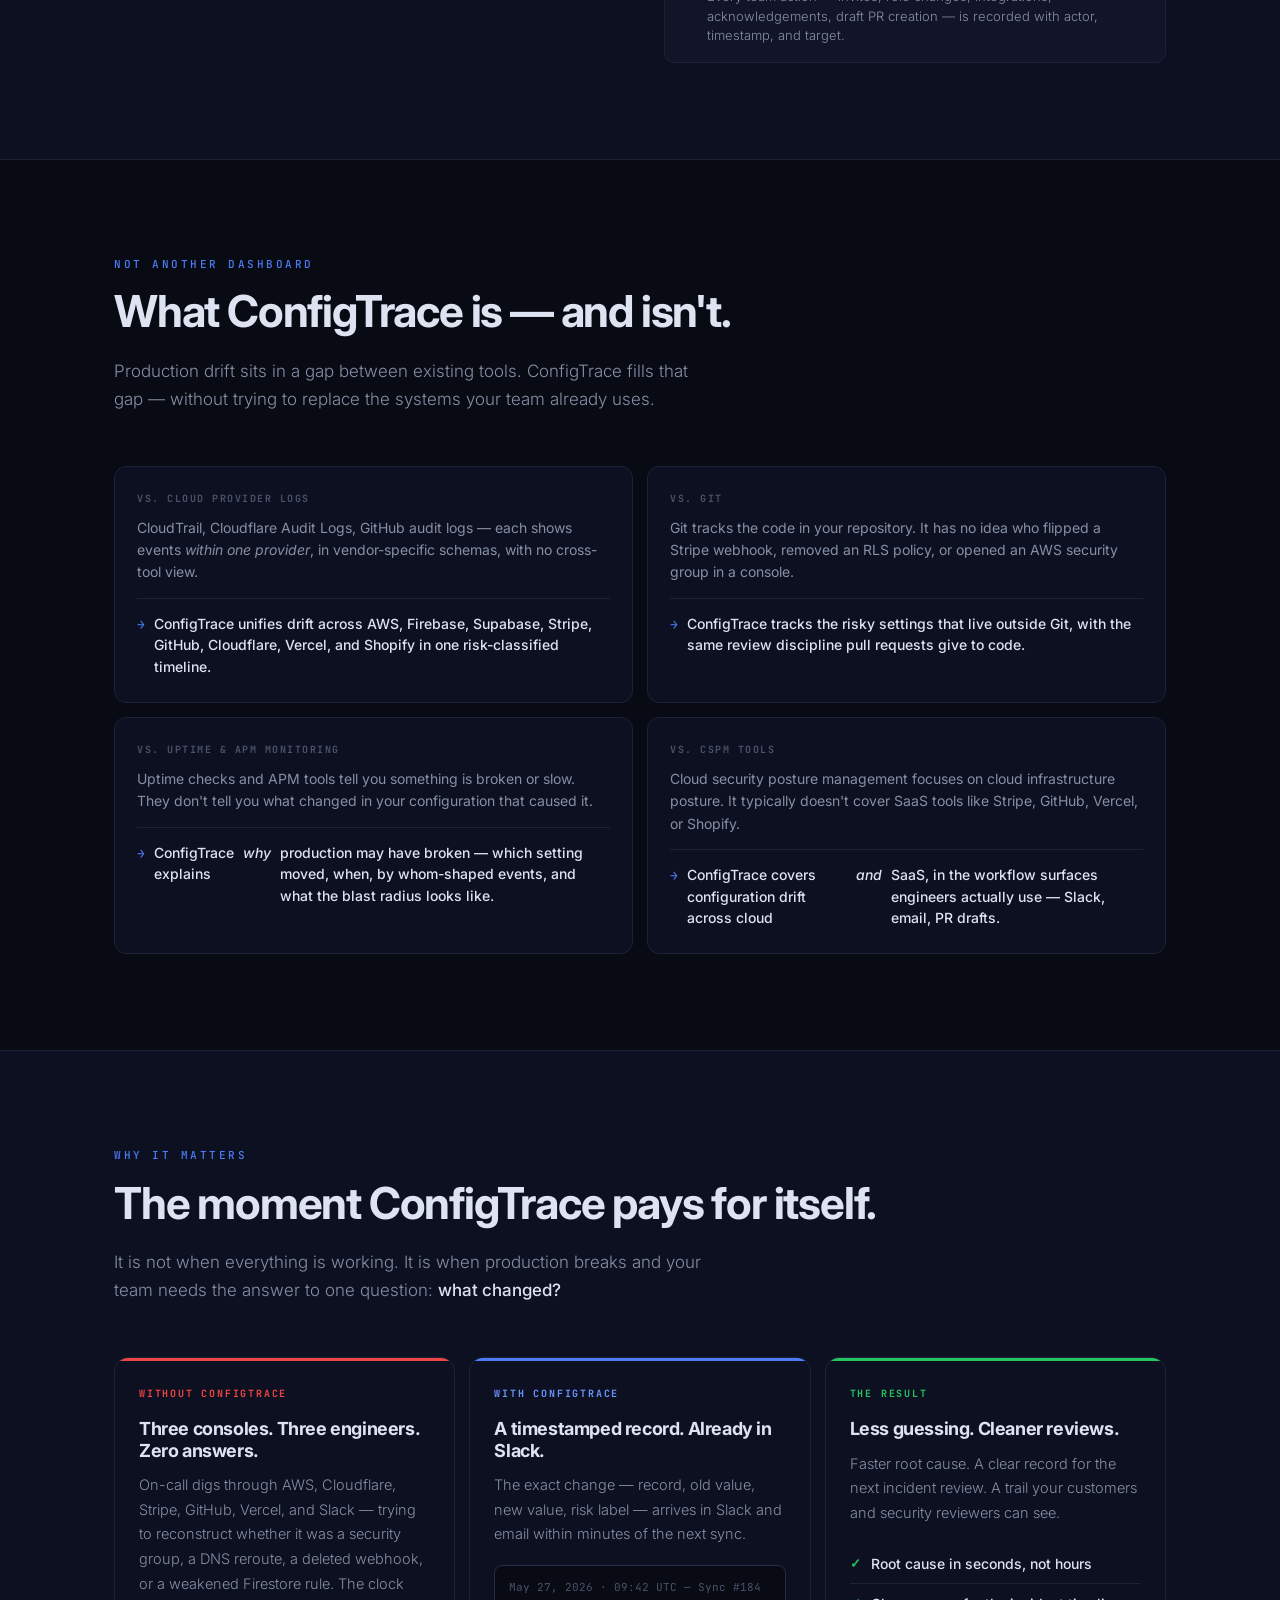
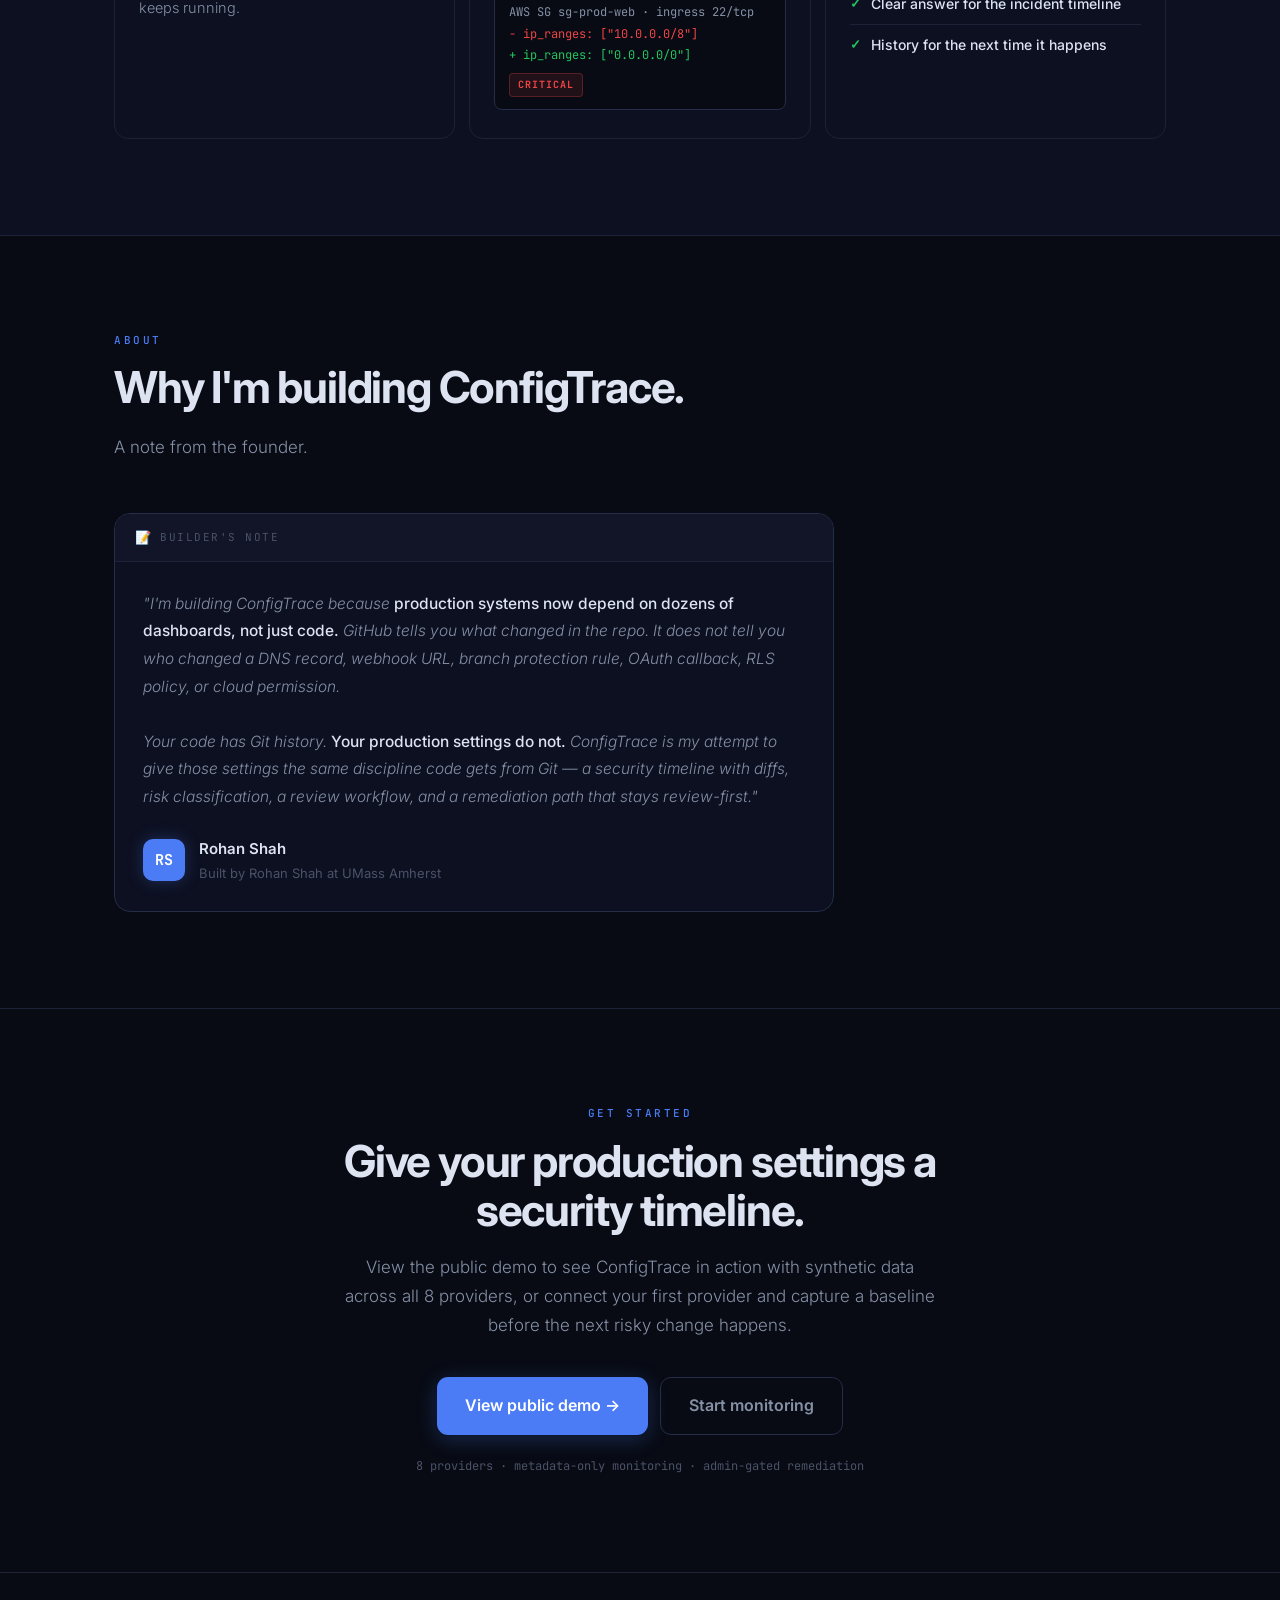
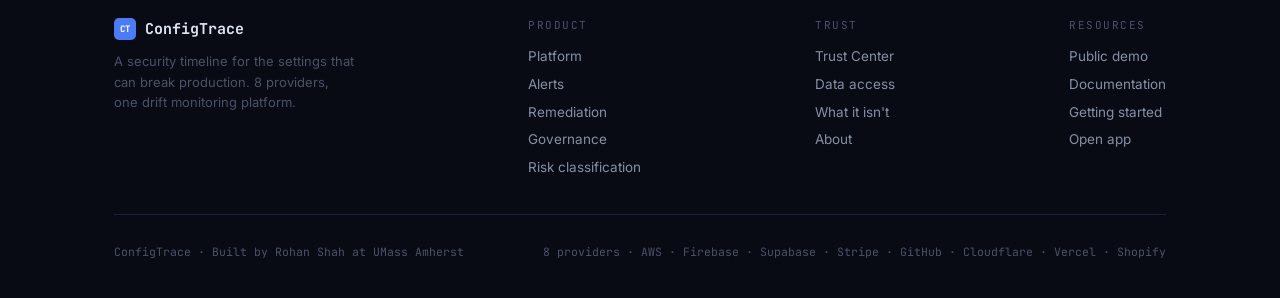
==== commit 991c6008: "Add Start monitoring CTA beside Book demo" ====
--- a/index.html
+++ b/index.html
@@ -1563,6 +1563,7 @@
       <a href="#trust">Trust</a>
       <a href="https://cal.com/rohan-shah-zqoaqq/30min" class="nav-open-app"
          target="_blank" rel="noopener noreferrer">Book demo</a>
+      <a href="https://app.configtrace.org" class="nav-open-app">Start monitoring →</a>
     </div>
 
     <button class="nav-toggle" id="navToggle" aria-label="Open navigation" aria-expanded="false">
@@ -1581,6 +1582,7 @@
     <a href="#trust">Trust</a>
     <a href="#about">About</a>
     <a href="https://cal.com/rohan-shah-zqoaqq/30min" target="_blank" rel="noopener noreferrer">Book demo</a>
+    <a href="https://app.configtrace.org">Start monitoring →</a>
   </div>
 </nav>
 
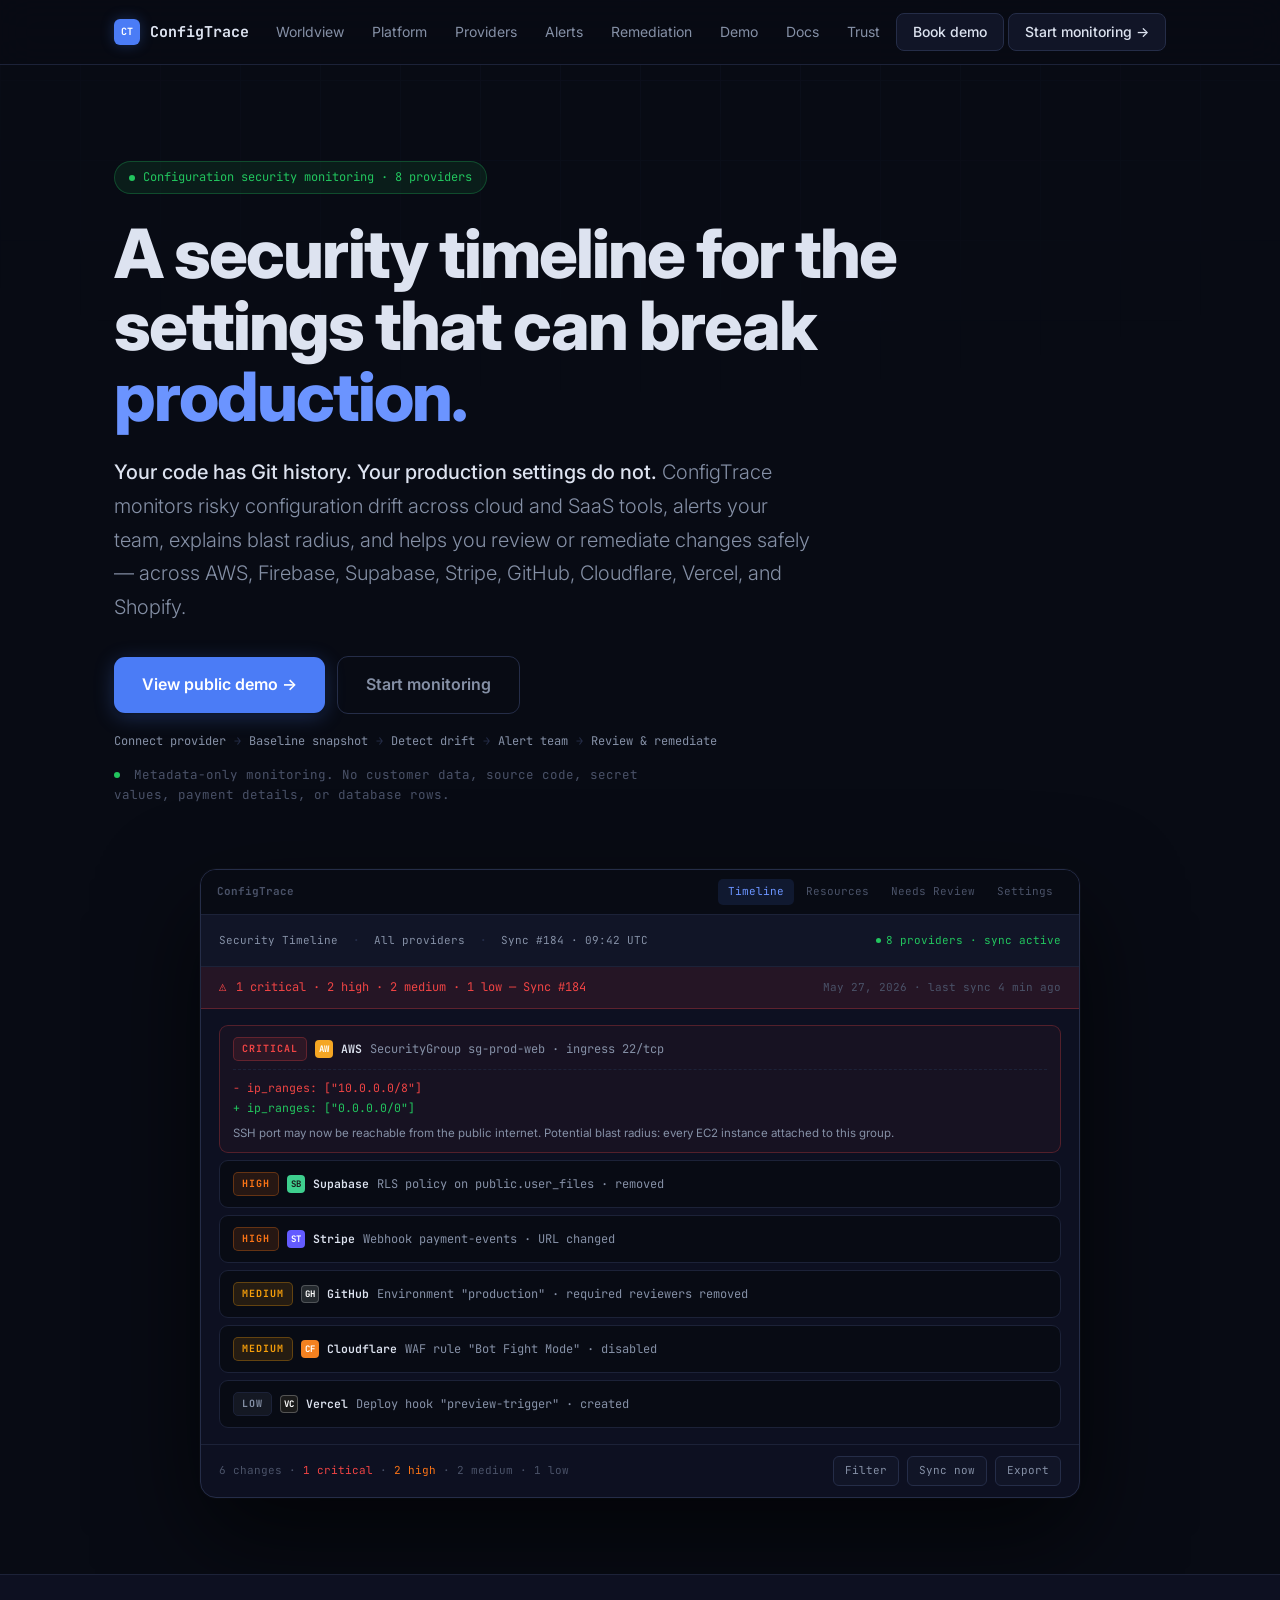
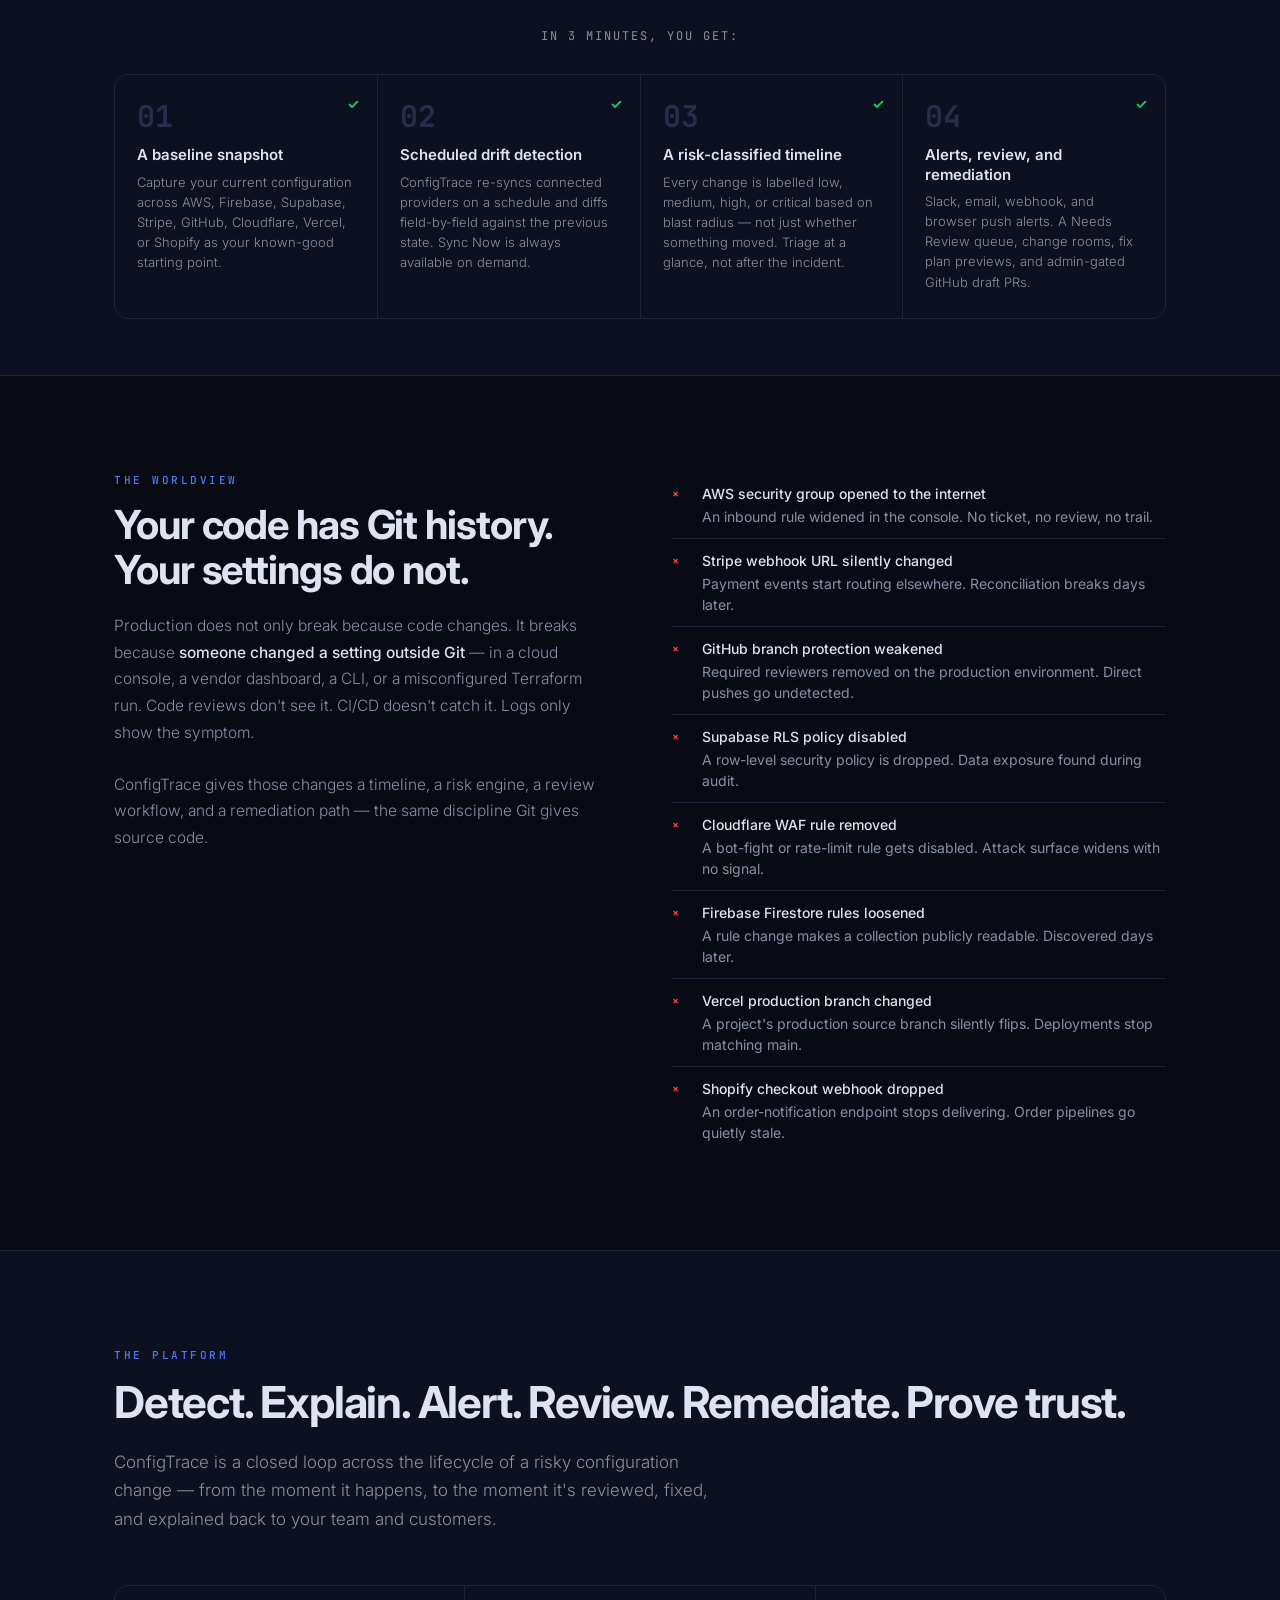
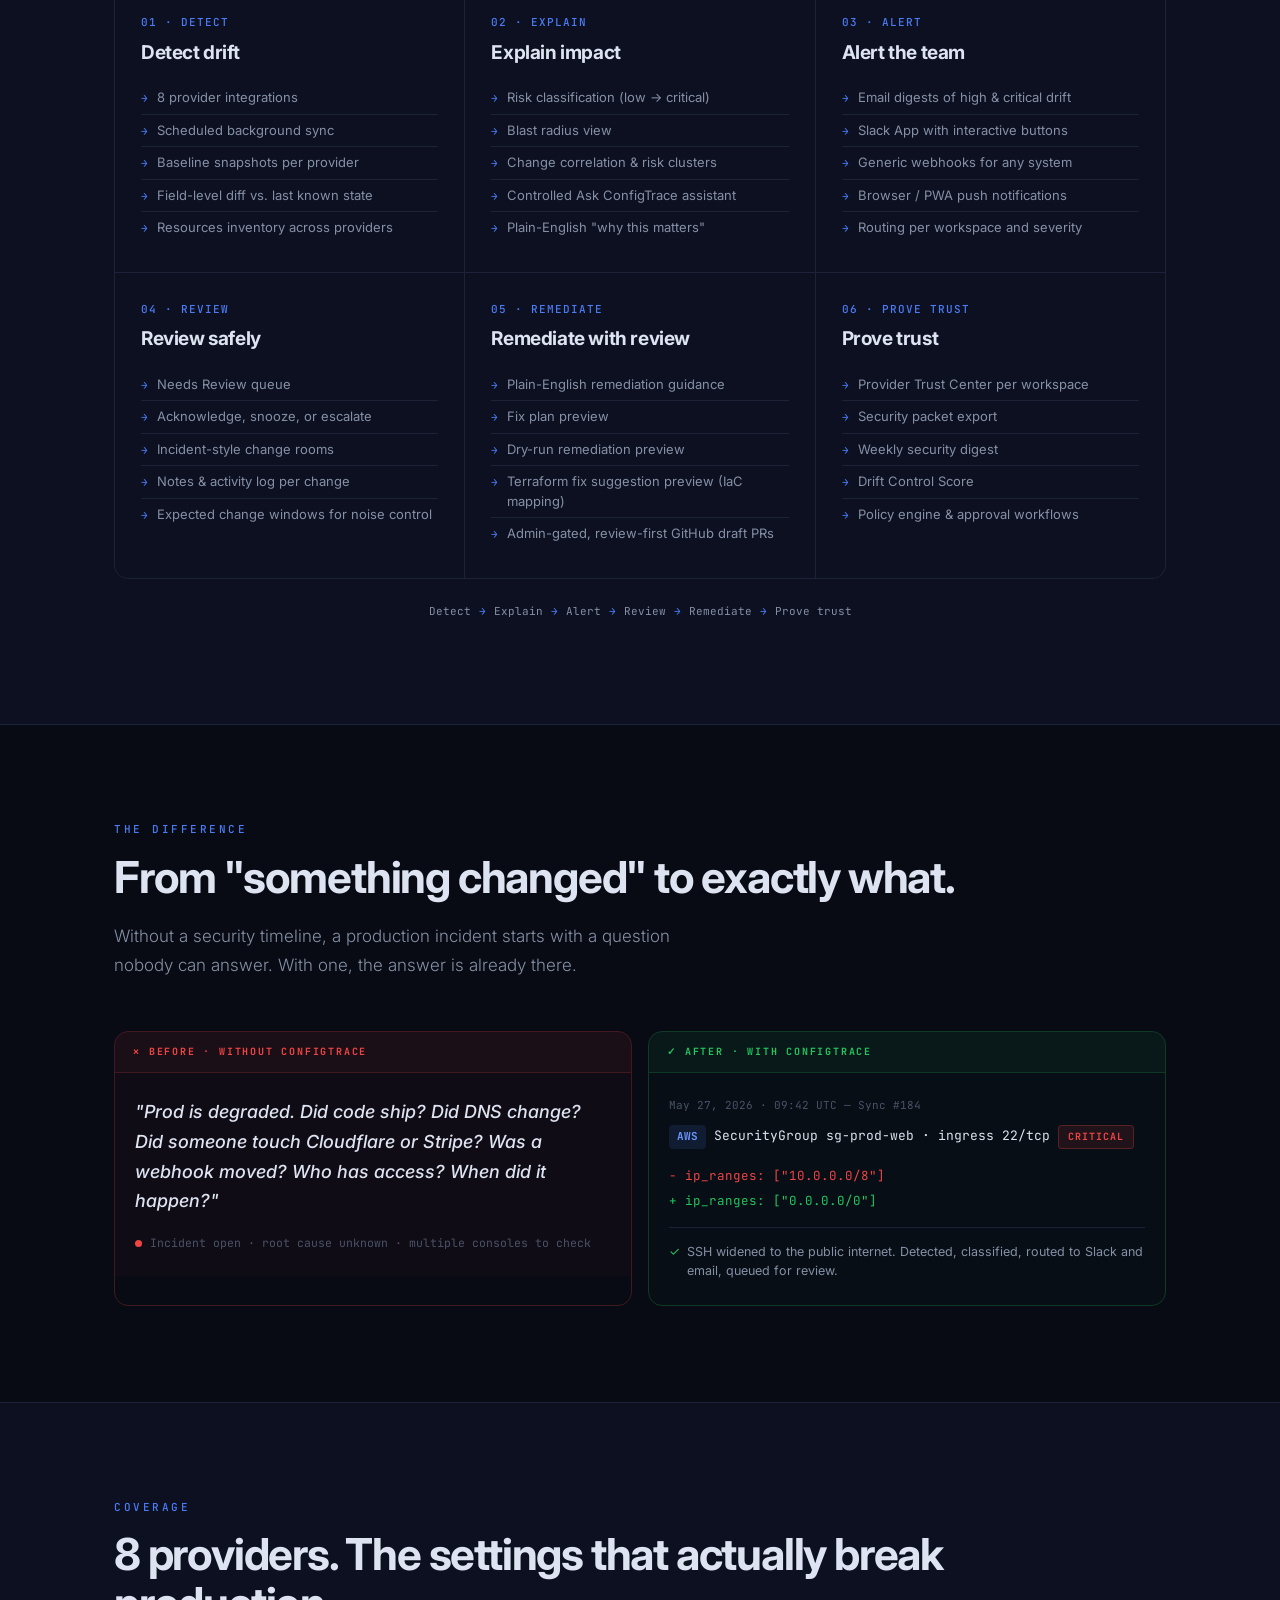
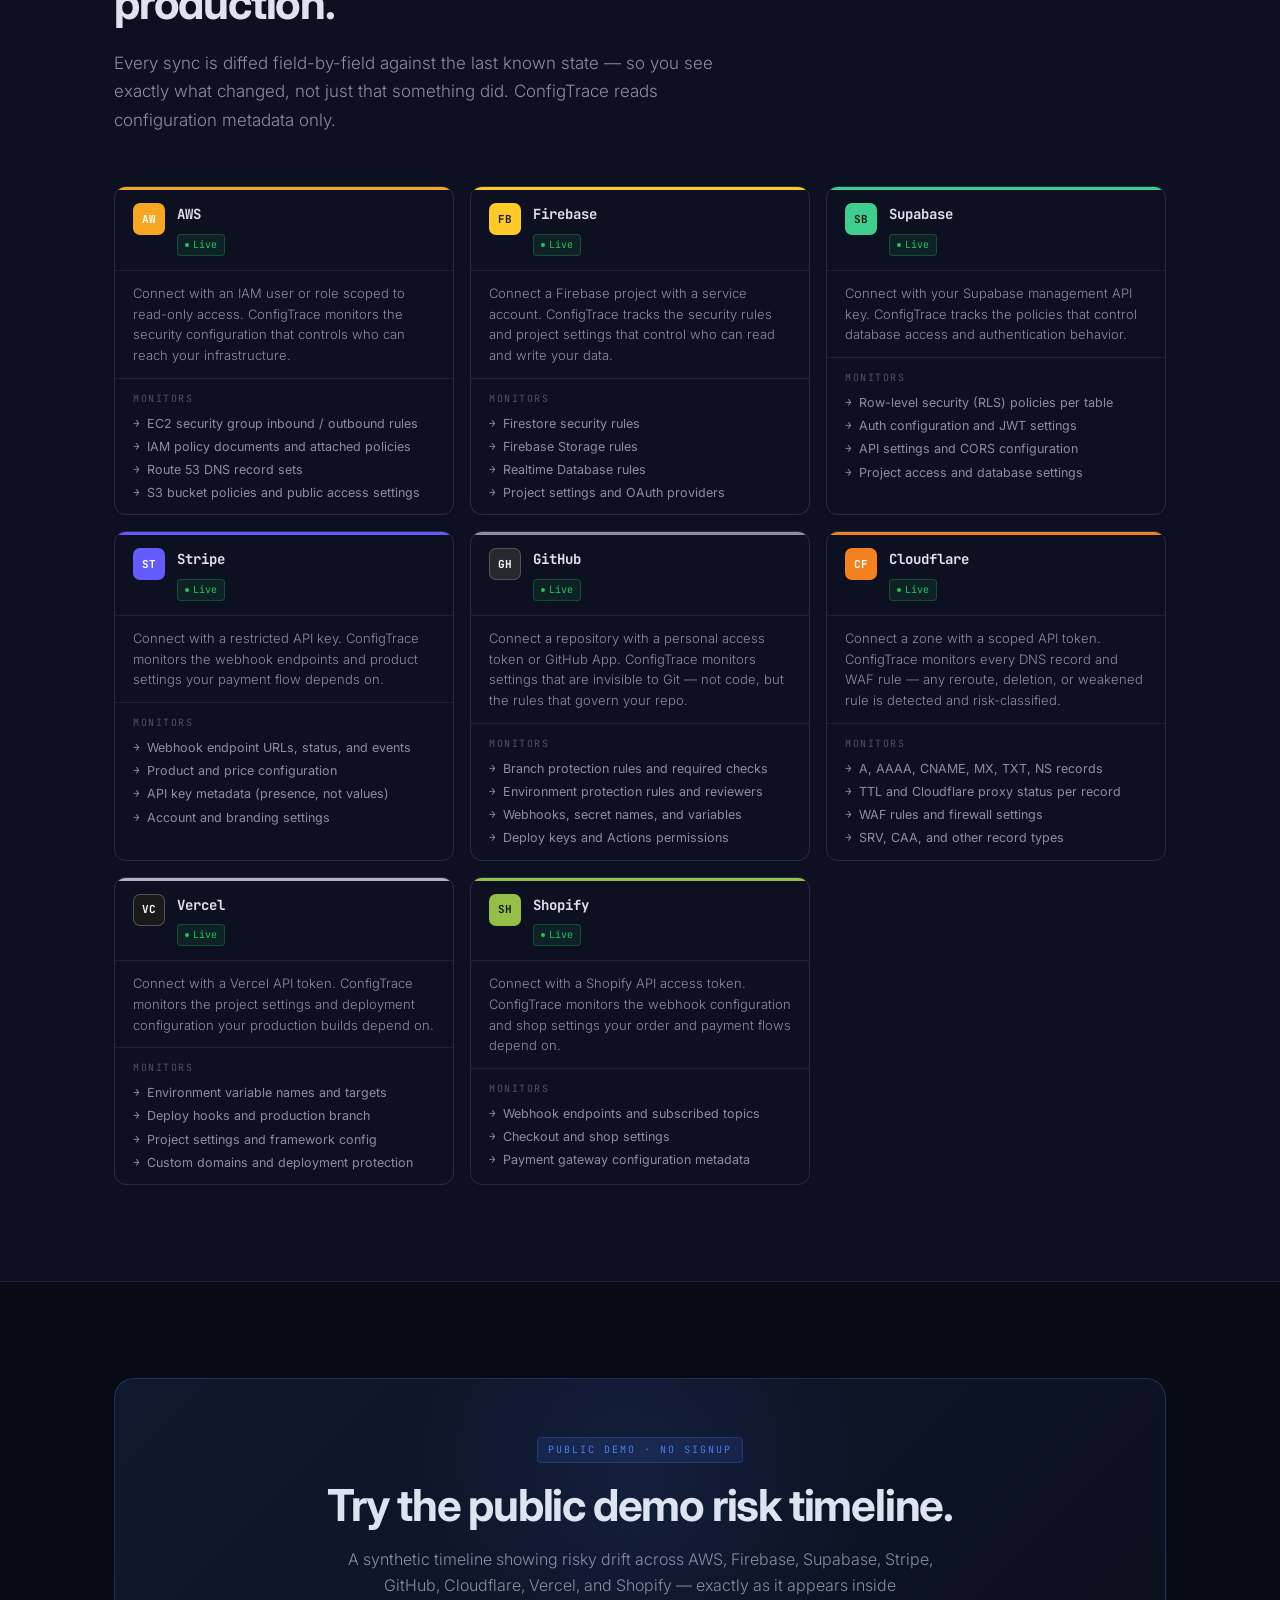
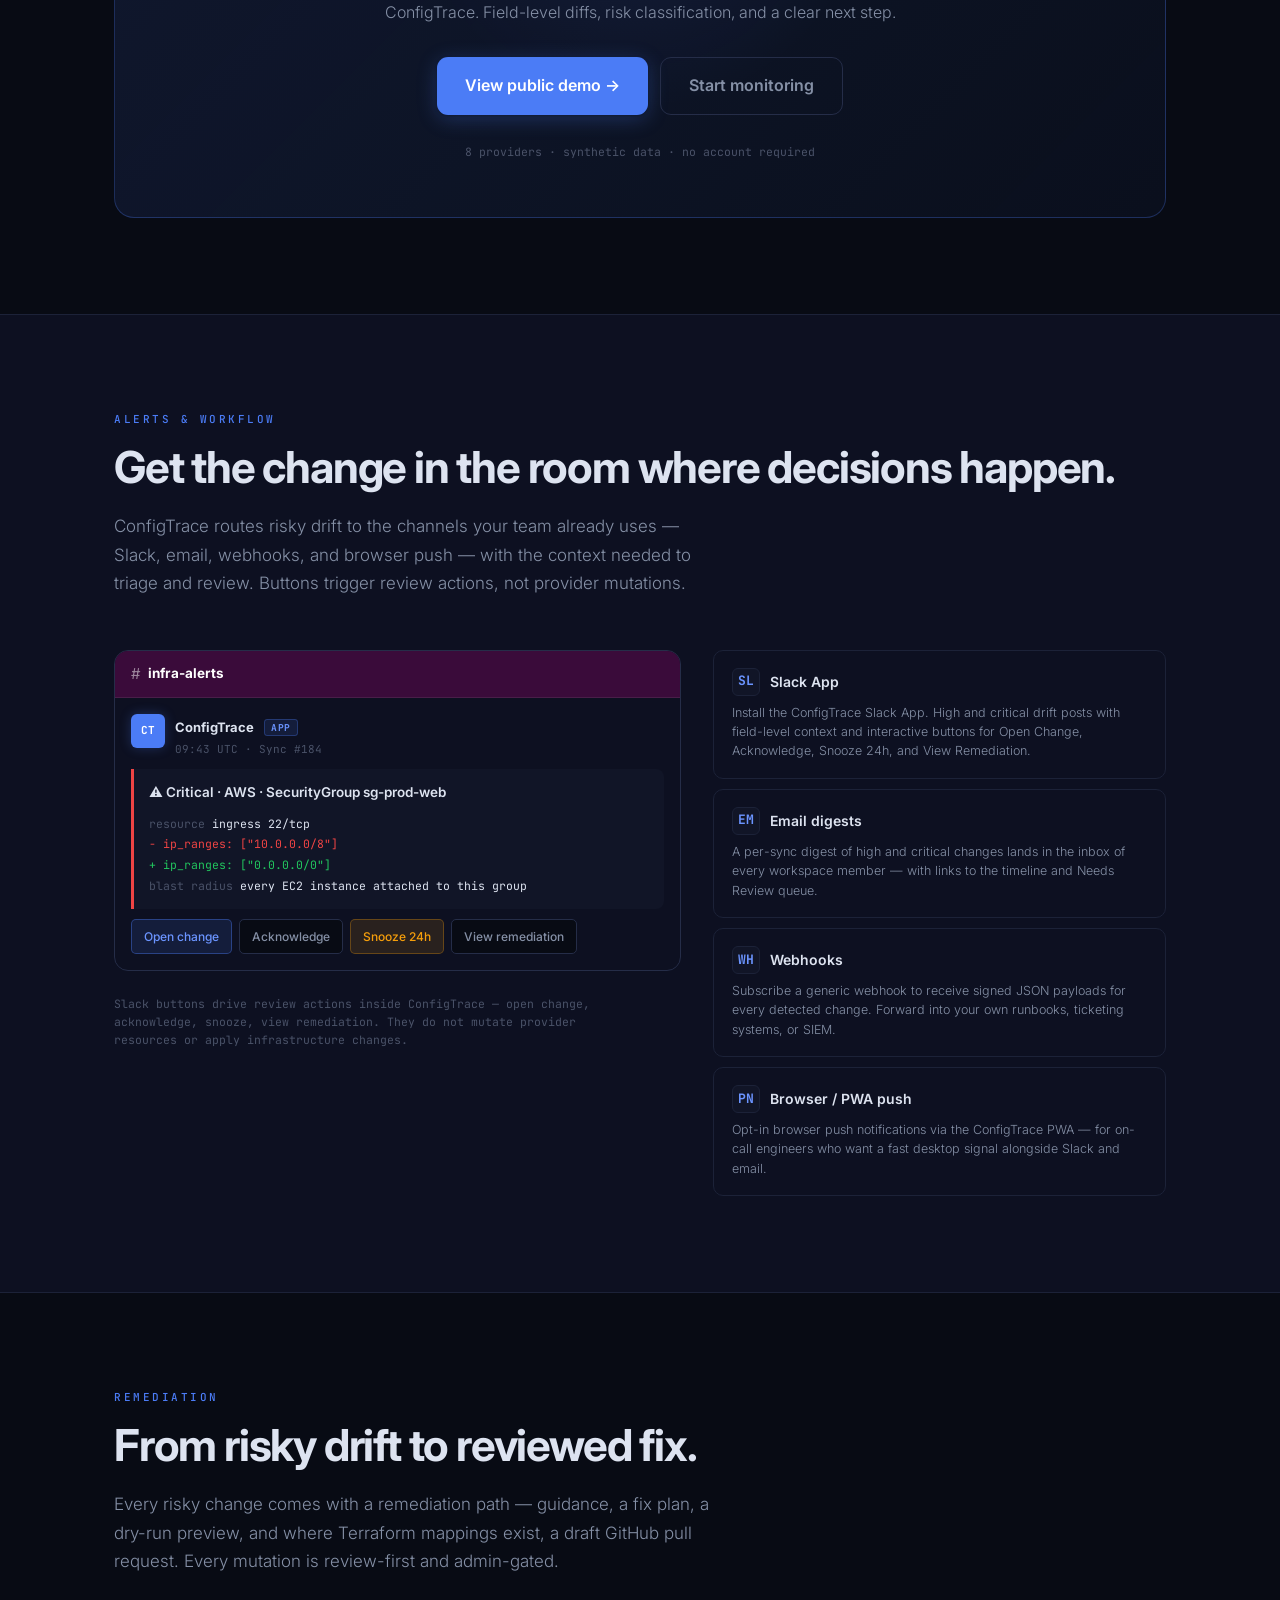
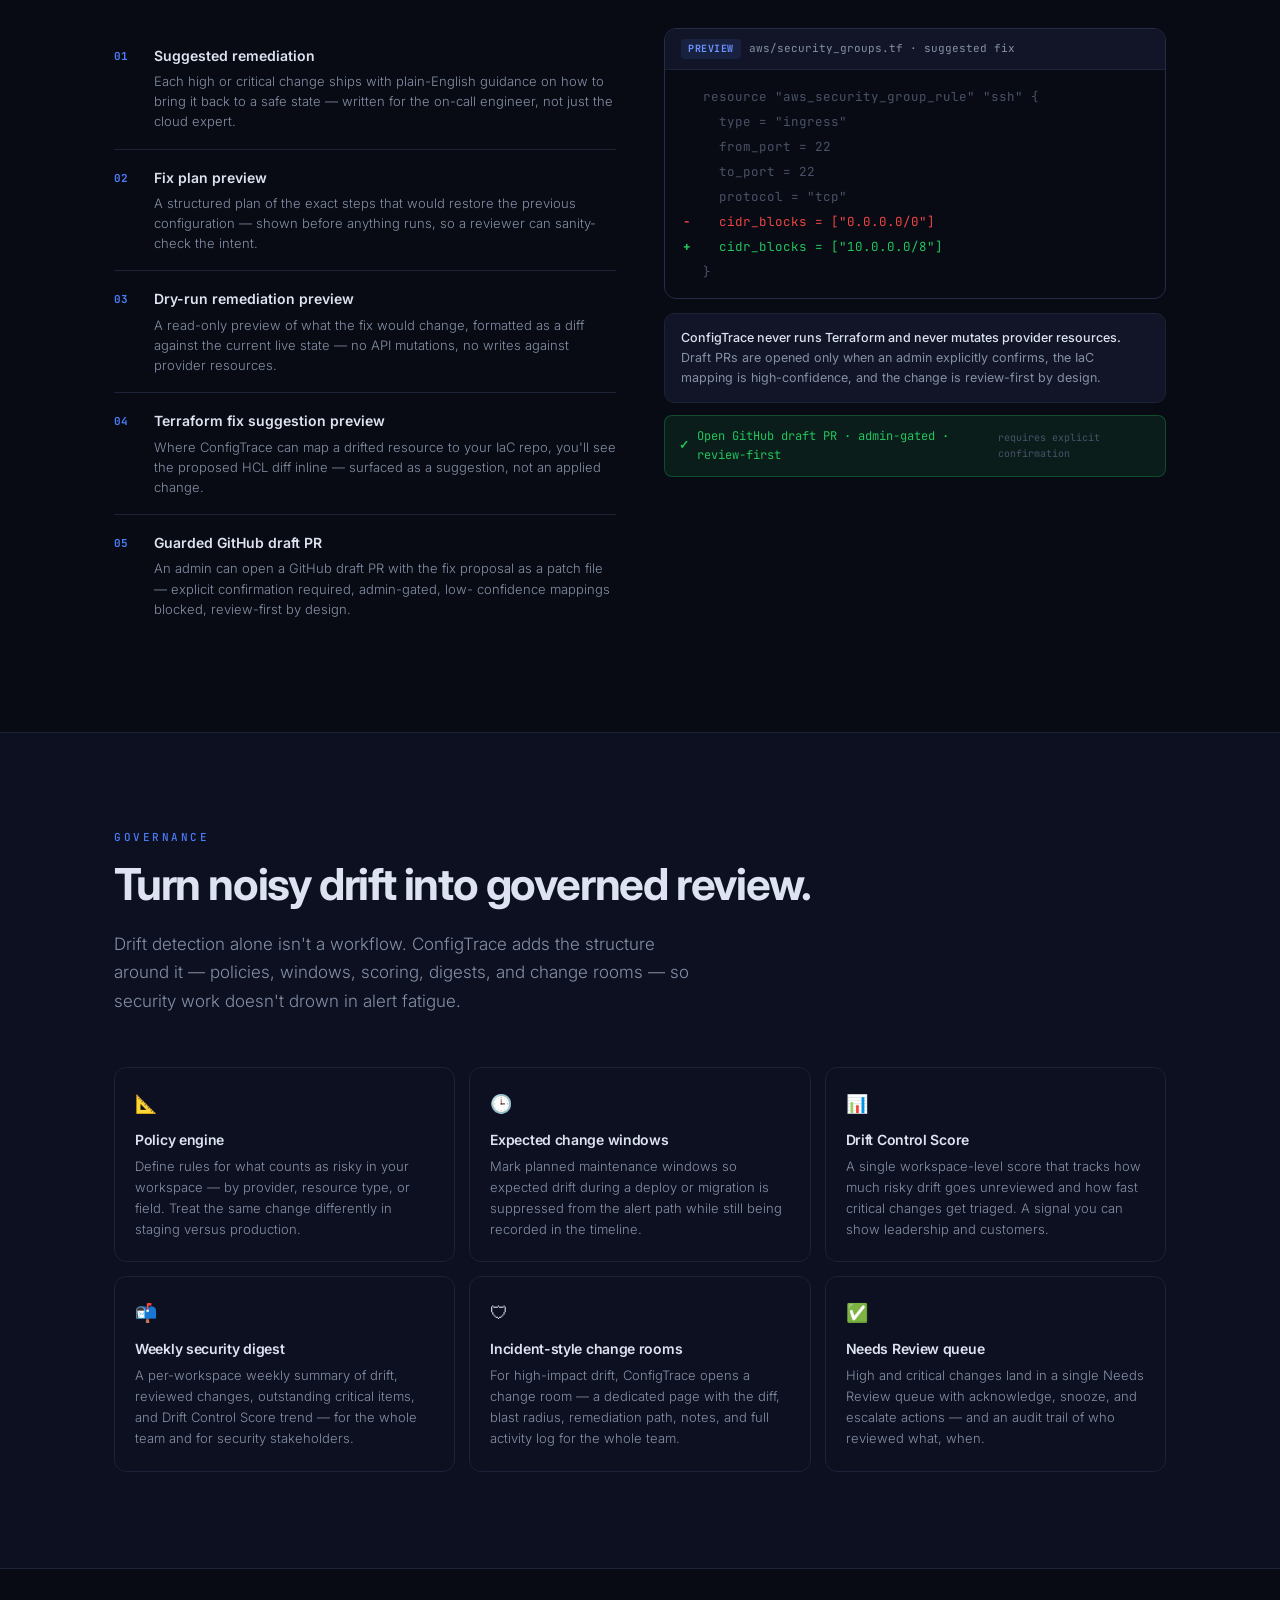
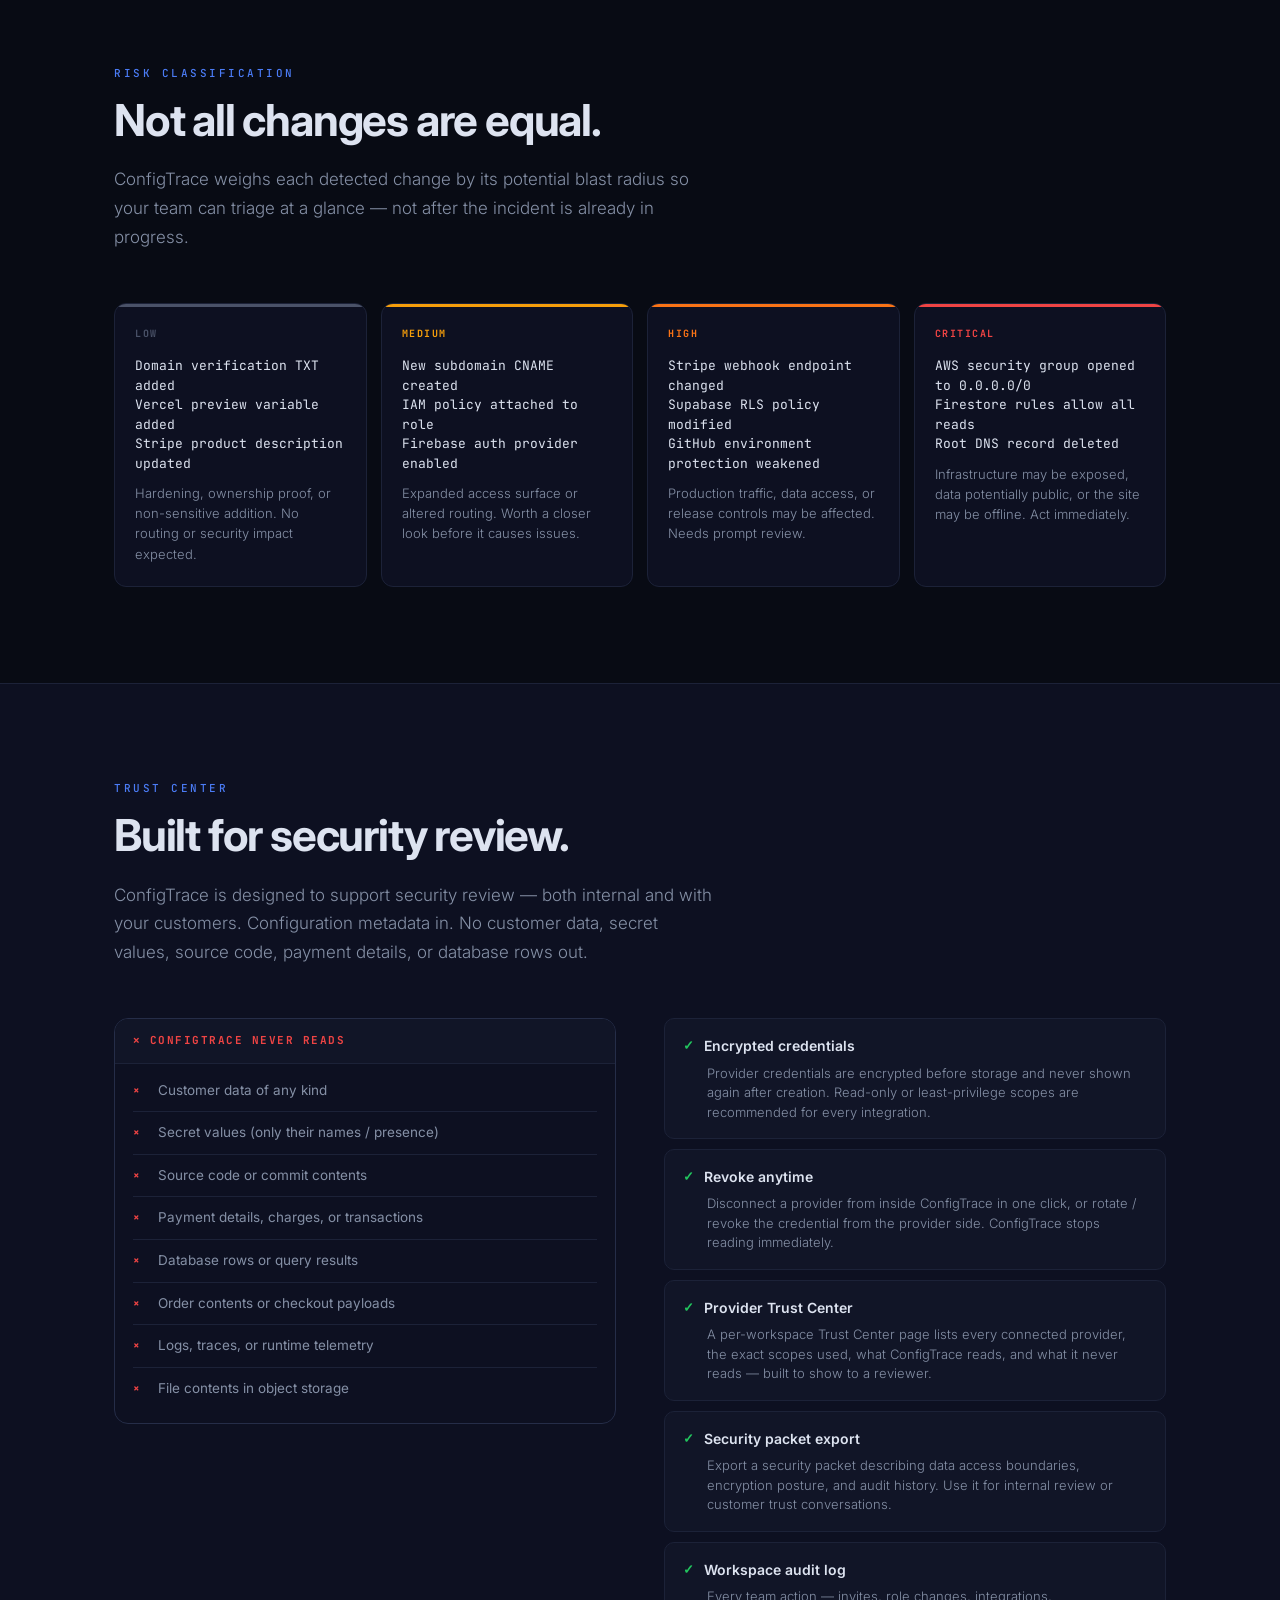
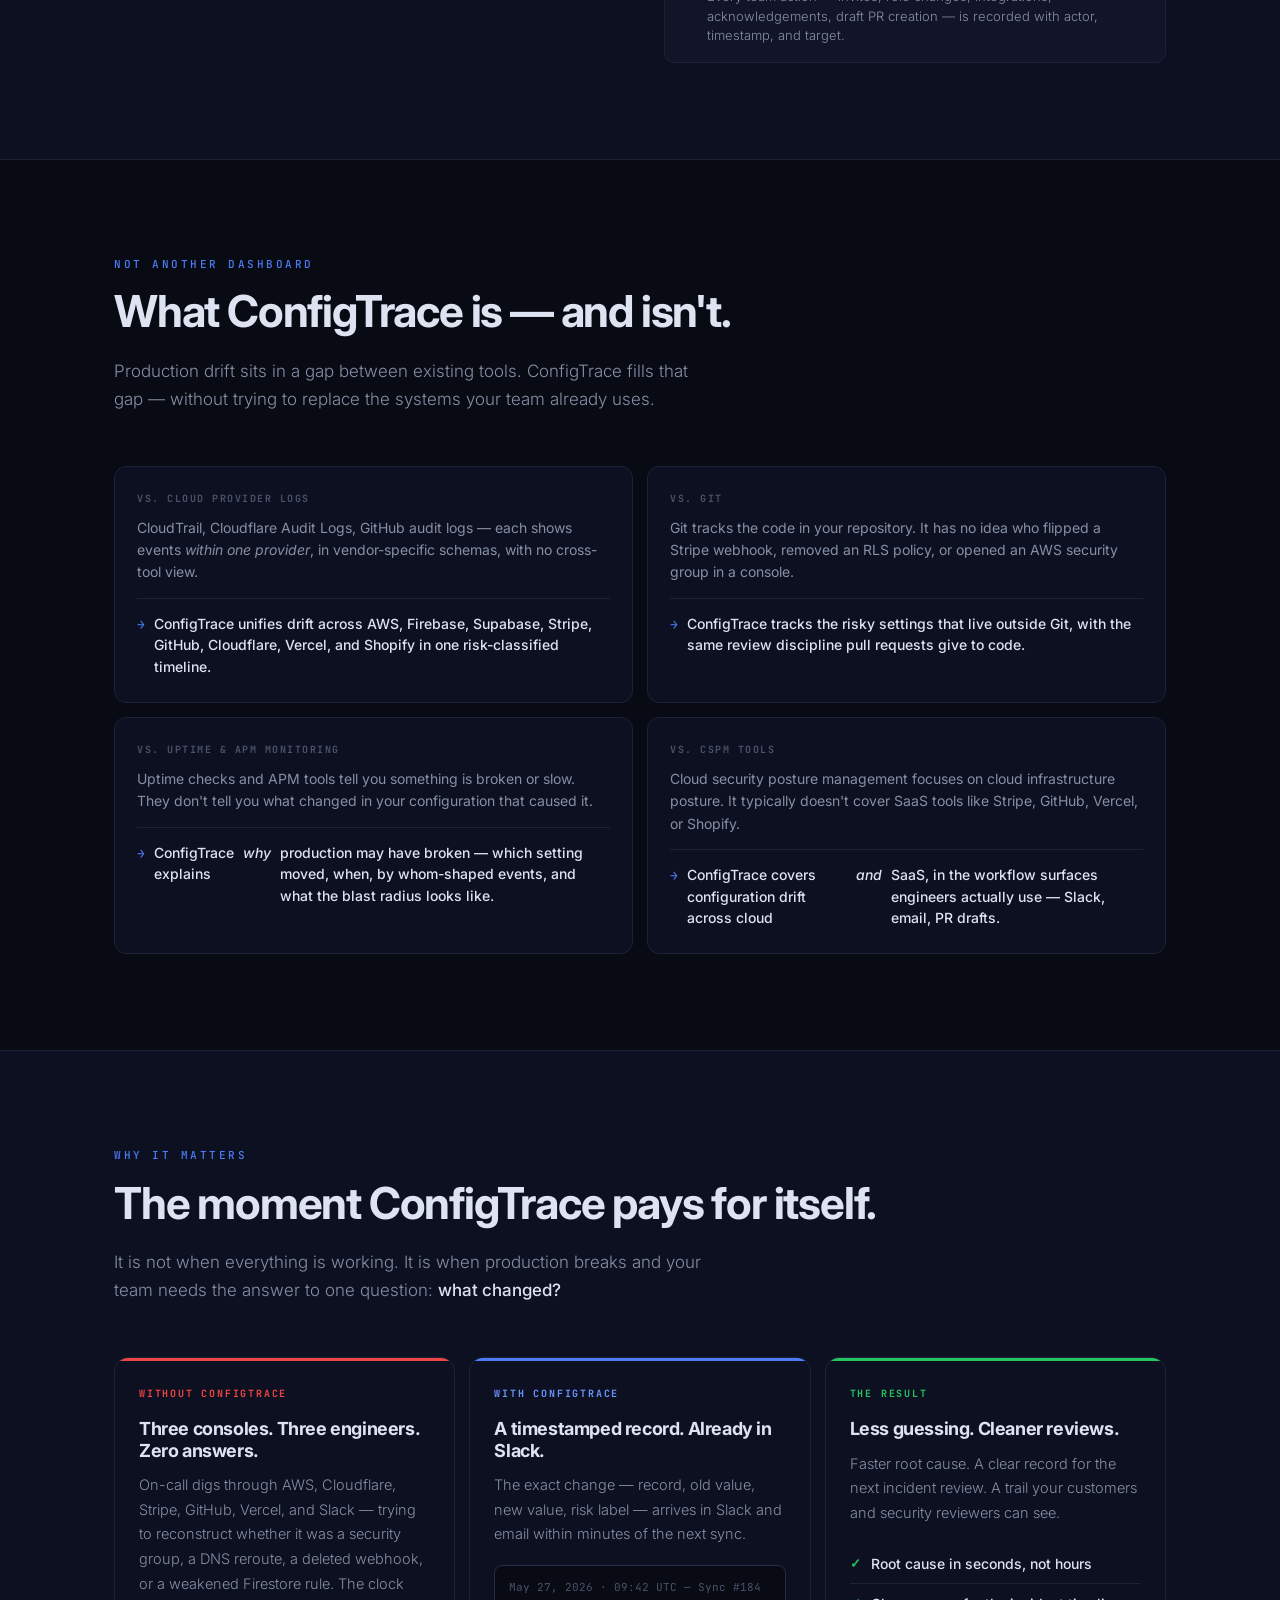
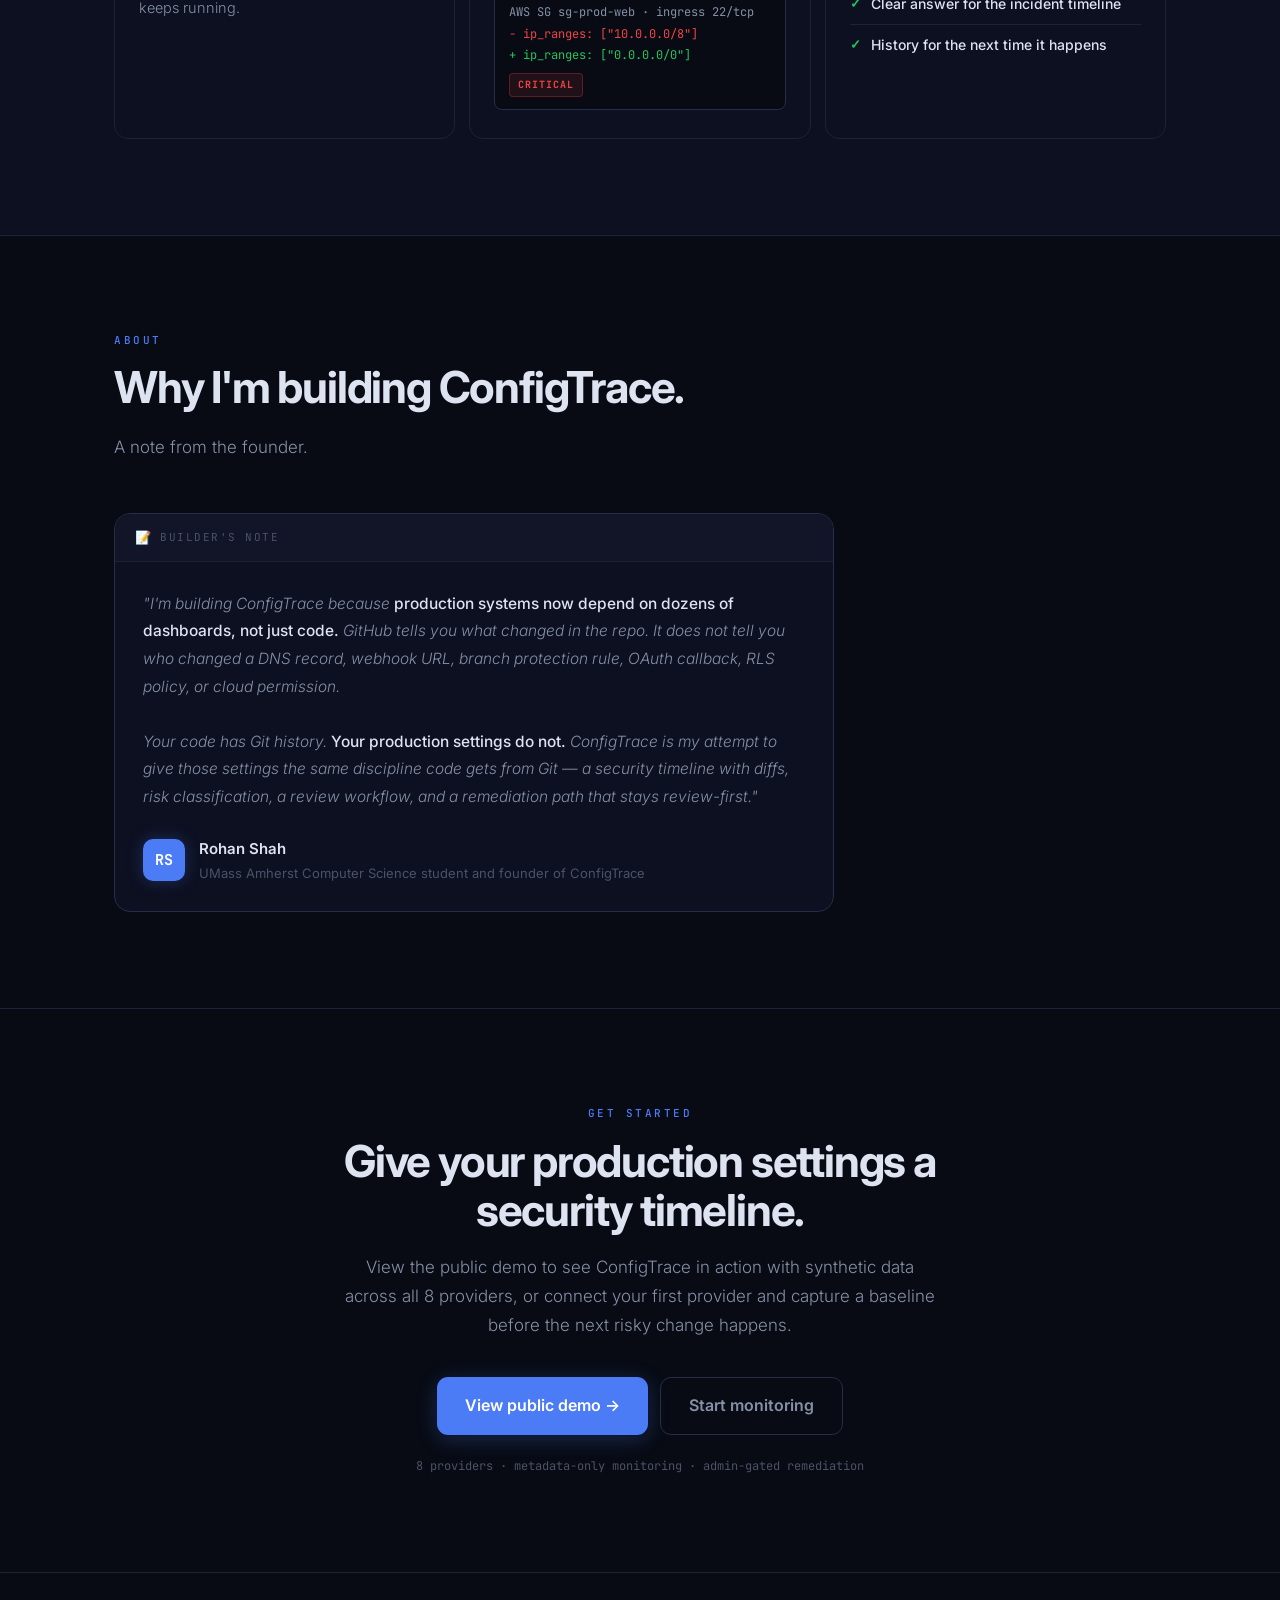
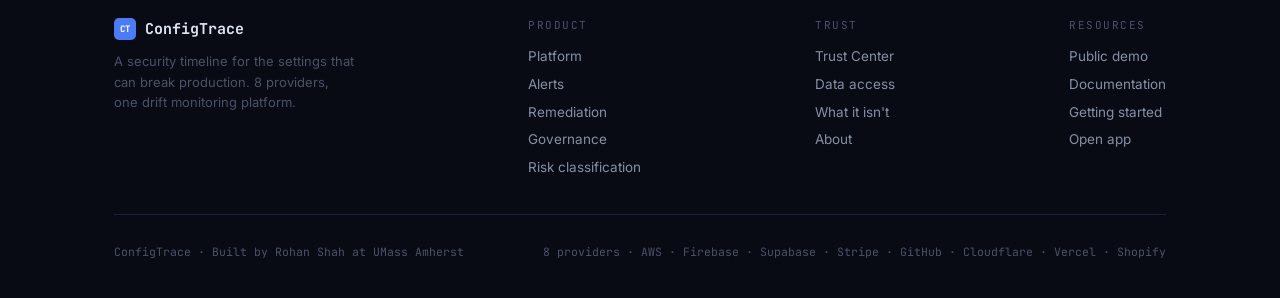
==== commit 7557ce68: "Improve founder SEO metadata" ====
--- a/index.html
+++ b/index.html
@@ -3,24 +3,54 @@
 <head>
   <meta charset="UTF-8">
   <meta name="viewport" content="width=device-width, initial-scale=1.0">
-  <title>ConfigTrace — Configuration Security Monitoring</title>
-  <meta name="description" content="ConfigTrace gives production-critical settings a security timeline across AWS, Firebase, Supabase, Stripe, GitHub, Cloudflare, Vercel, and Shopify. Monitor risky configuration drift, alert your team, explain blast radius, and review or remediate changes safely.">
+  <title>ConfigTrace | Built by Rohan Shah at UMass Amherst</title>
+  <meta name="description" content="ConfigTrace is configuration security monitoring for production-critical settings across cloud and SaaS tools. Built by Rohan Shah, a UMass Amherst Computer Science student.">
 
   <!-- Open Graph -->
   <meta property="og:type" content="website">
   <meta property="og:url" content="https://configtrace.org/">
-  <meta property="og:title" content="ConfigTrace — Configuration Security Monitoring">
-  <meta property="og:description" content="A security timeline for the settings that can break production. ConfigTrace monitors risky configuration drift across AWS, Firebase, Supabase, Stripe, GitHub, Cloudflare, Vercel, and Shopify.">
+  <meta property="og:title" content="ConfigTrace | Built by Rohan Shah at UMass Amherst">
+  <meta property="og:description" content="Configuration security monitoring for production-critical settings across AWS, Firebase, Supabase, Stripe, GitHub, Cloudflare, Vercel, and Shopify. Built by Rohan Shah, a UMass Amherst Computer Science student.">
   <meta property="og:image" content="https://configtrace.org/og.png">
   <meta property="og:site_name" content="ConfigTrace">
 
   <!-- Twitter Card -->
   <meta name="twitter:card" content="summary_large_image">
-  <meta name="twitter:title" content="ConfigTrace — Configuration Security Monitoring">
-  <meta name="twitter:description" content="A security timeline for the settings that can break production. 8 providers, one drift monitoring platform.">
+  <meta name="twitter:title" content="ConfigTrace | Built by Rohan Shah at UMass Amherst">
+  <meta name="twitter:description" content="Configuration security monitoring for production-critical settings across cloud and SaaS tools. Built by Rohan Shah, a UMass Amherst Computer Science student.">
   <meta name="twitter:image" content="https://configtrace.org/og.png">
 
   <link rel="canonical" href="https://configtrace.org/">
+
+  <!-- Structured data: SoftwareApplication + creator (Person) with affiliation -->
+  <script type="application/ld+json">
+  {
+    "@context": "https://schema.org",
+    "@type": "SoftwareApplication",
+    "name": "ConfigTrace",
+    "alternateName": "Rohan Shah UMass Amherst",
+    "url": "https://configtrace.org",
+    "applicationCategory": "SecurityApplication",
+    "operatingSystem": "Web",
+    "description": "Configuration security monitoring for production-critical settings across AWS, Firebase, Supabase, Stripe, GitHub, Cloudflare, Vercel, and Shopify.",
+    "offers": {
+      "@type": "Offer",
+      "price": "0",
+      "priceCurrency": "USD"
+    },
+    "creator": {
+      "@type": "Person",
+      "name": "Rohan Shah",
+      "jobTitle": "Founder of ConfigTrace",
+      "affiliation": {
+        "@type": "CollegeOrUniversity",
+        "name": "University of Massachusetts Amherst",
+        "alternateName": "UMass Amherst",
+        "url": "https://www.umass.edu/"
+      }
+    }
+  }
+  </script>
 
   <link rel="preconnect" href="https://fonts.googleapis.com">
   <link rel="preconnect" href="https://fonts.gstatic.com" crossorigin>
@@ -2960,7 +2990,7 @@
           <div class="founder-avatar" aria-label="Rohan Shah">RS</div>
           <div>
             <div class="founder-name">Rohan Shah</div>
-            <div class="founder-role">Built by Rohan Shah at UMass Amherst</div>
+            <div class="founder-role">UMass Amherst Computer Science student and founder of ConfigTrace</div>
           </div>
         </div>
       </div>
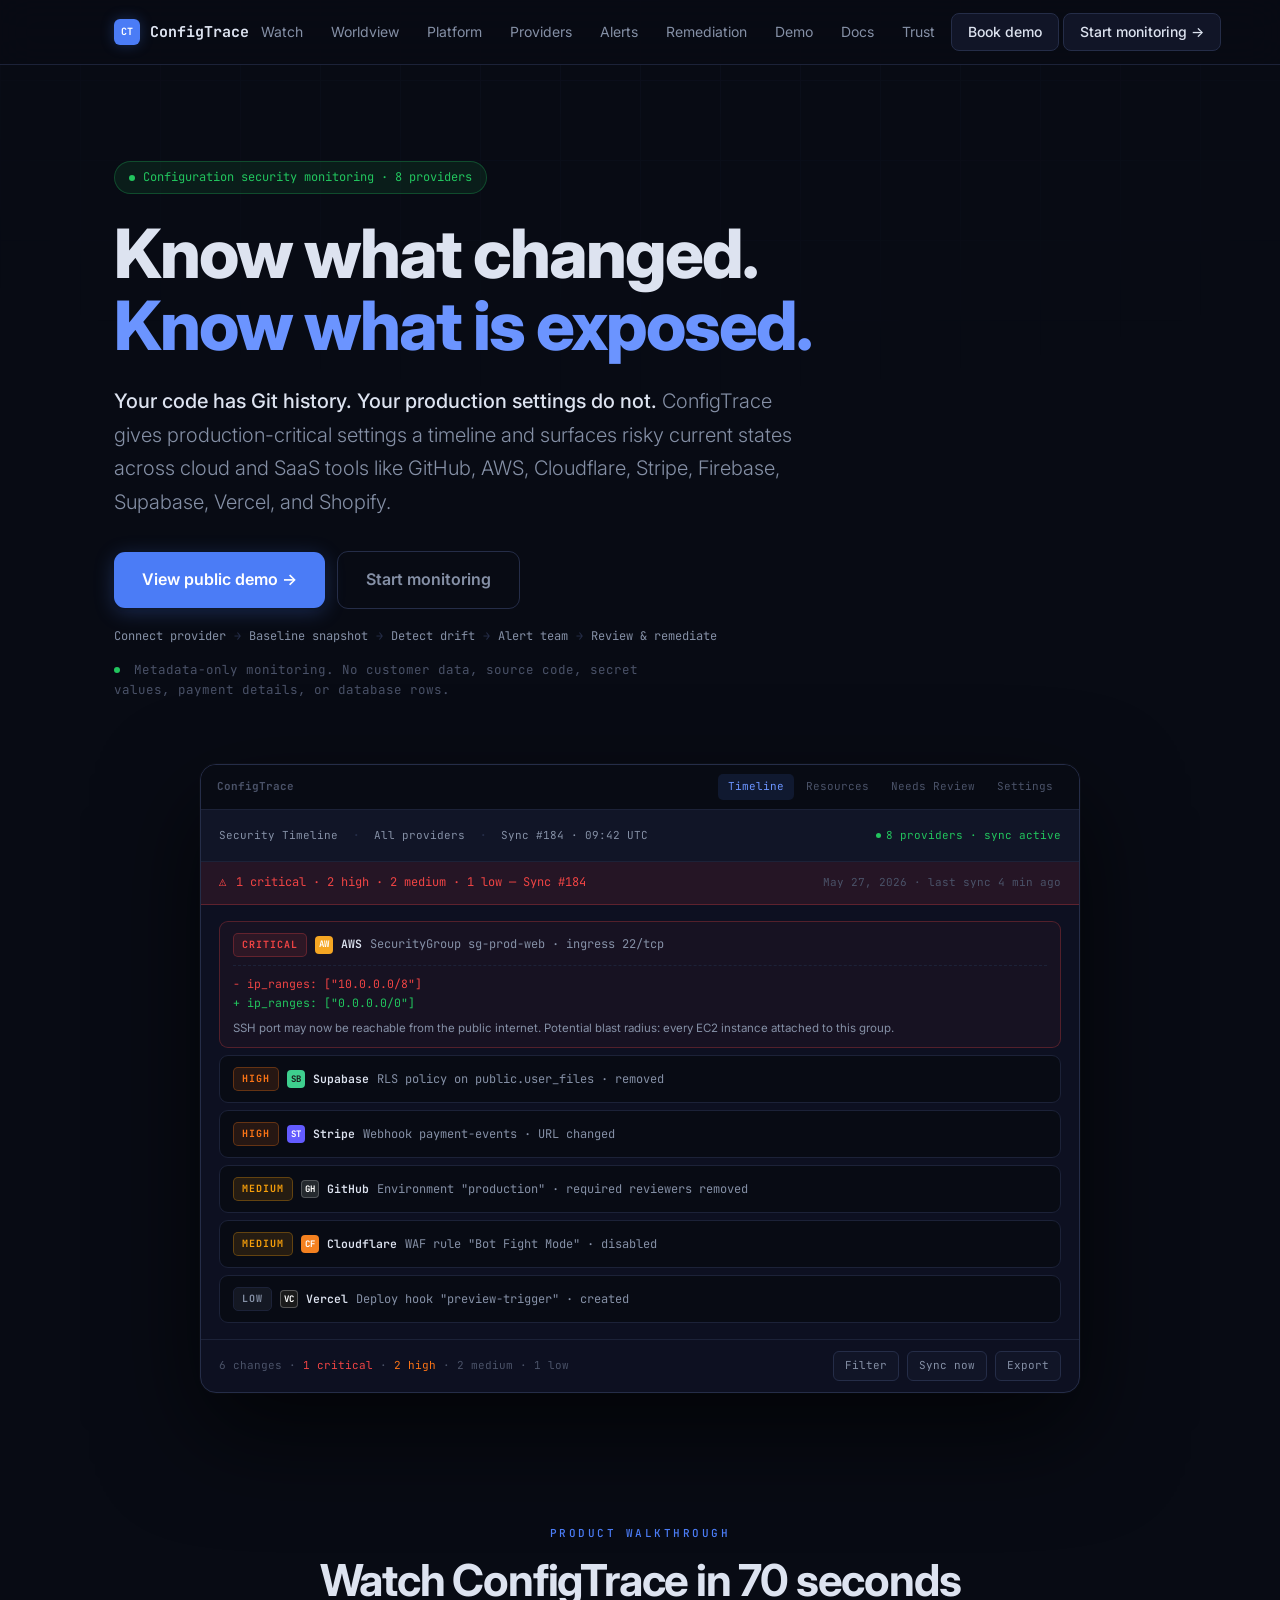
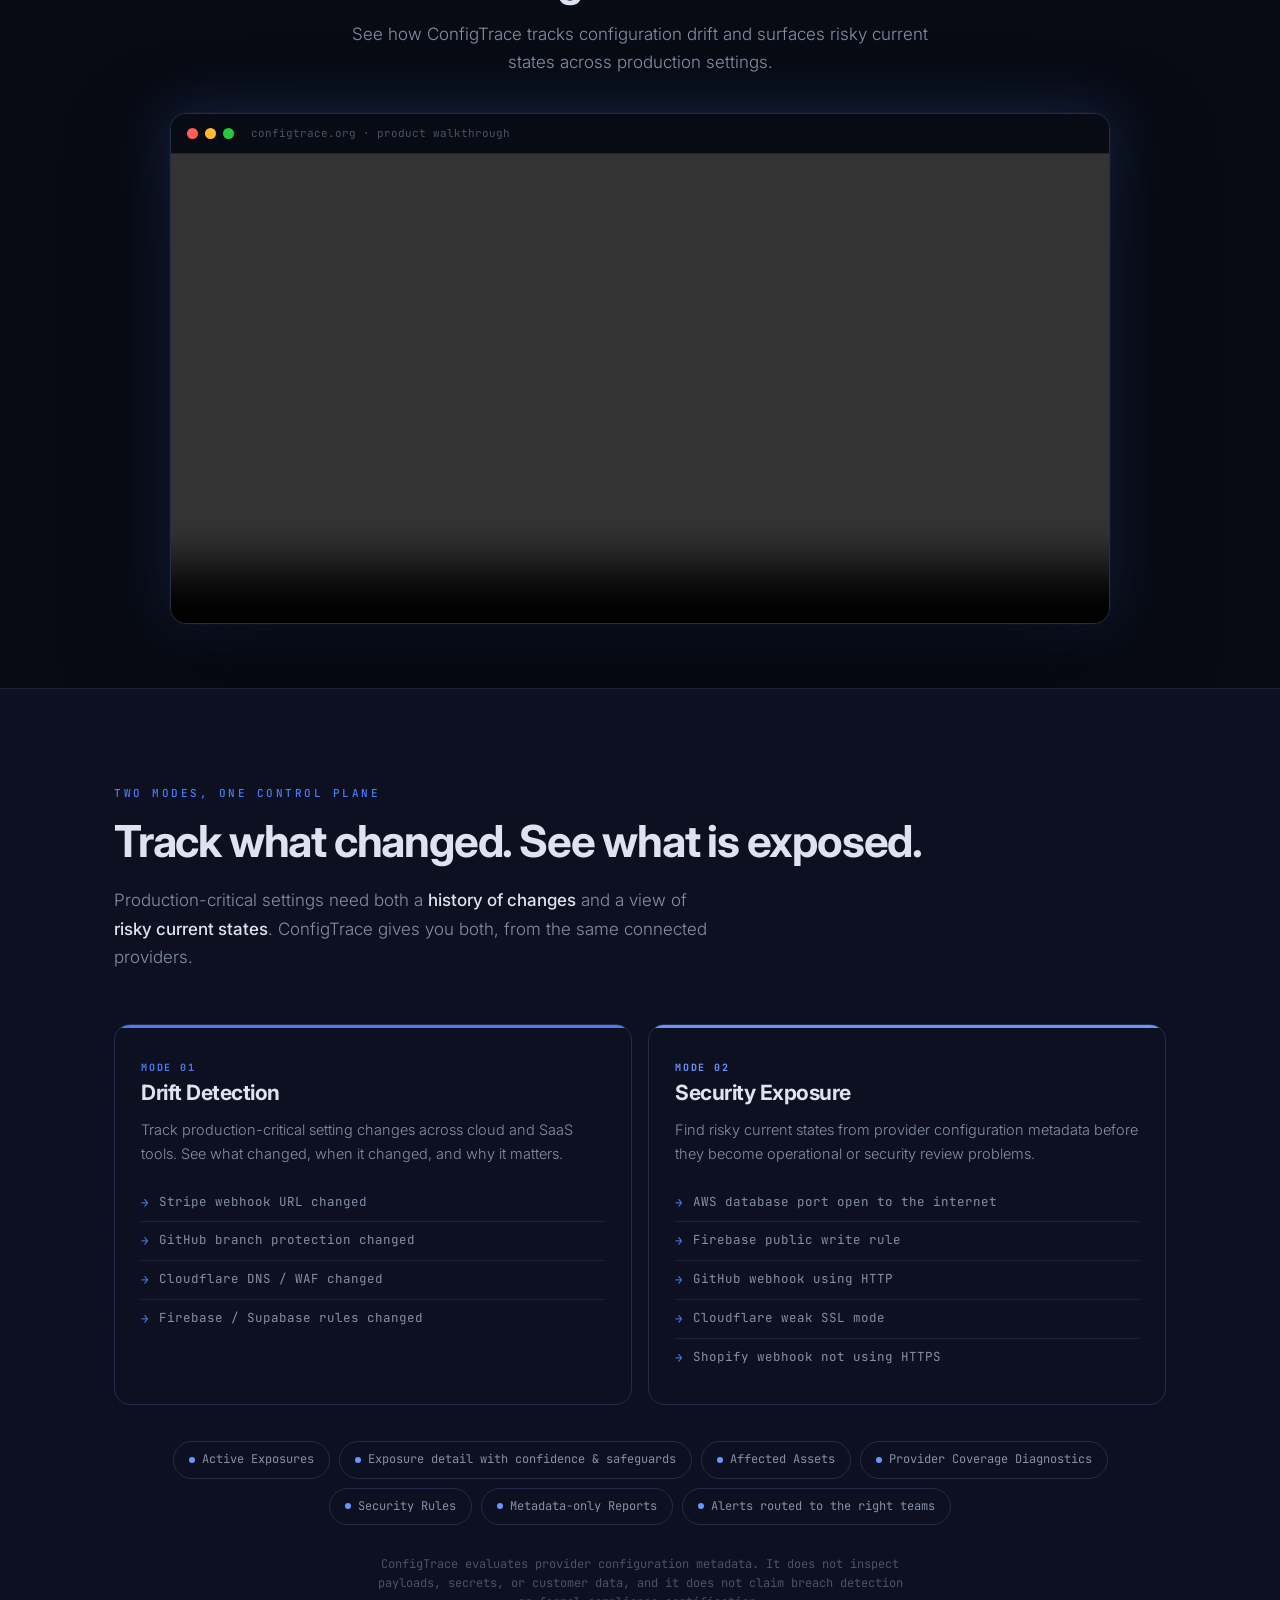
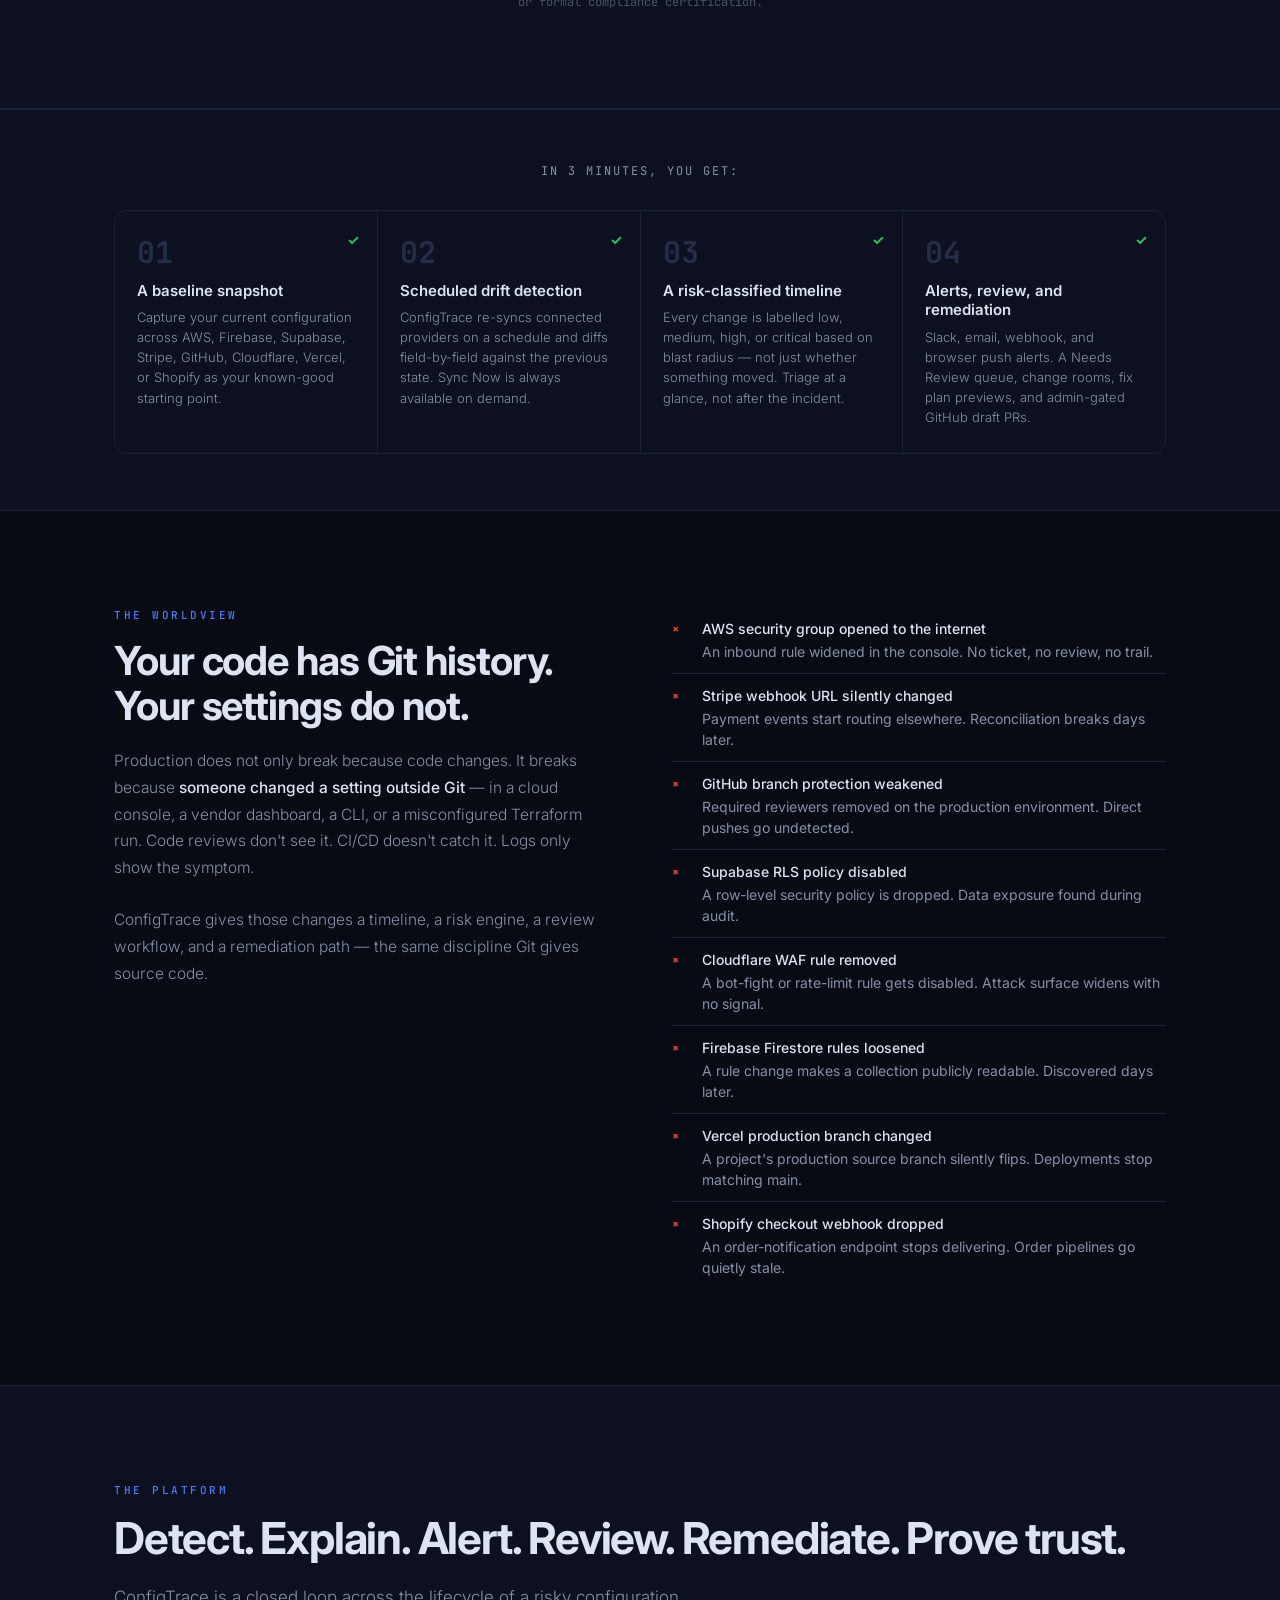
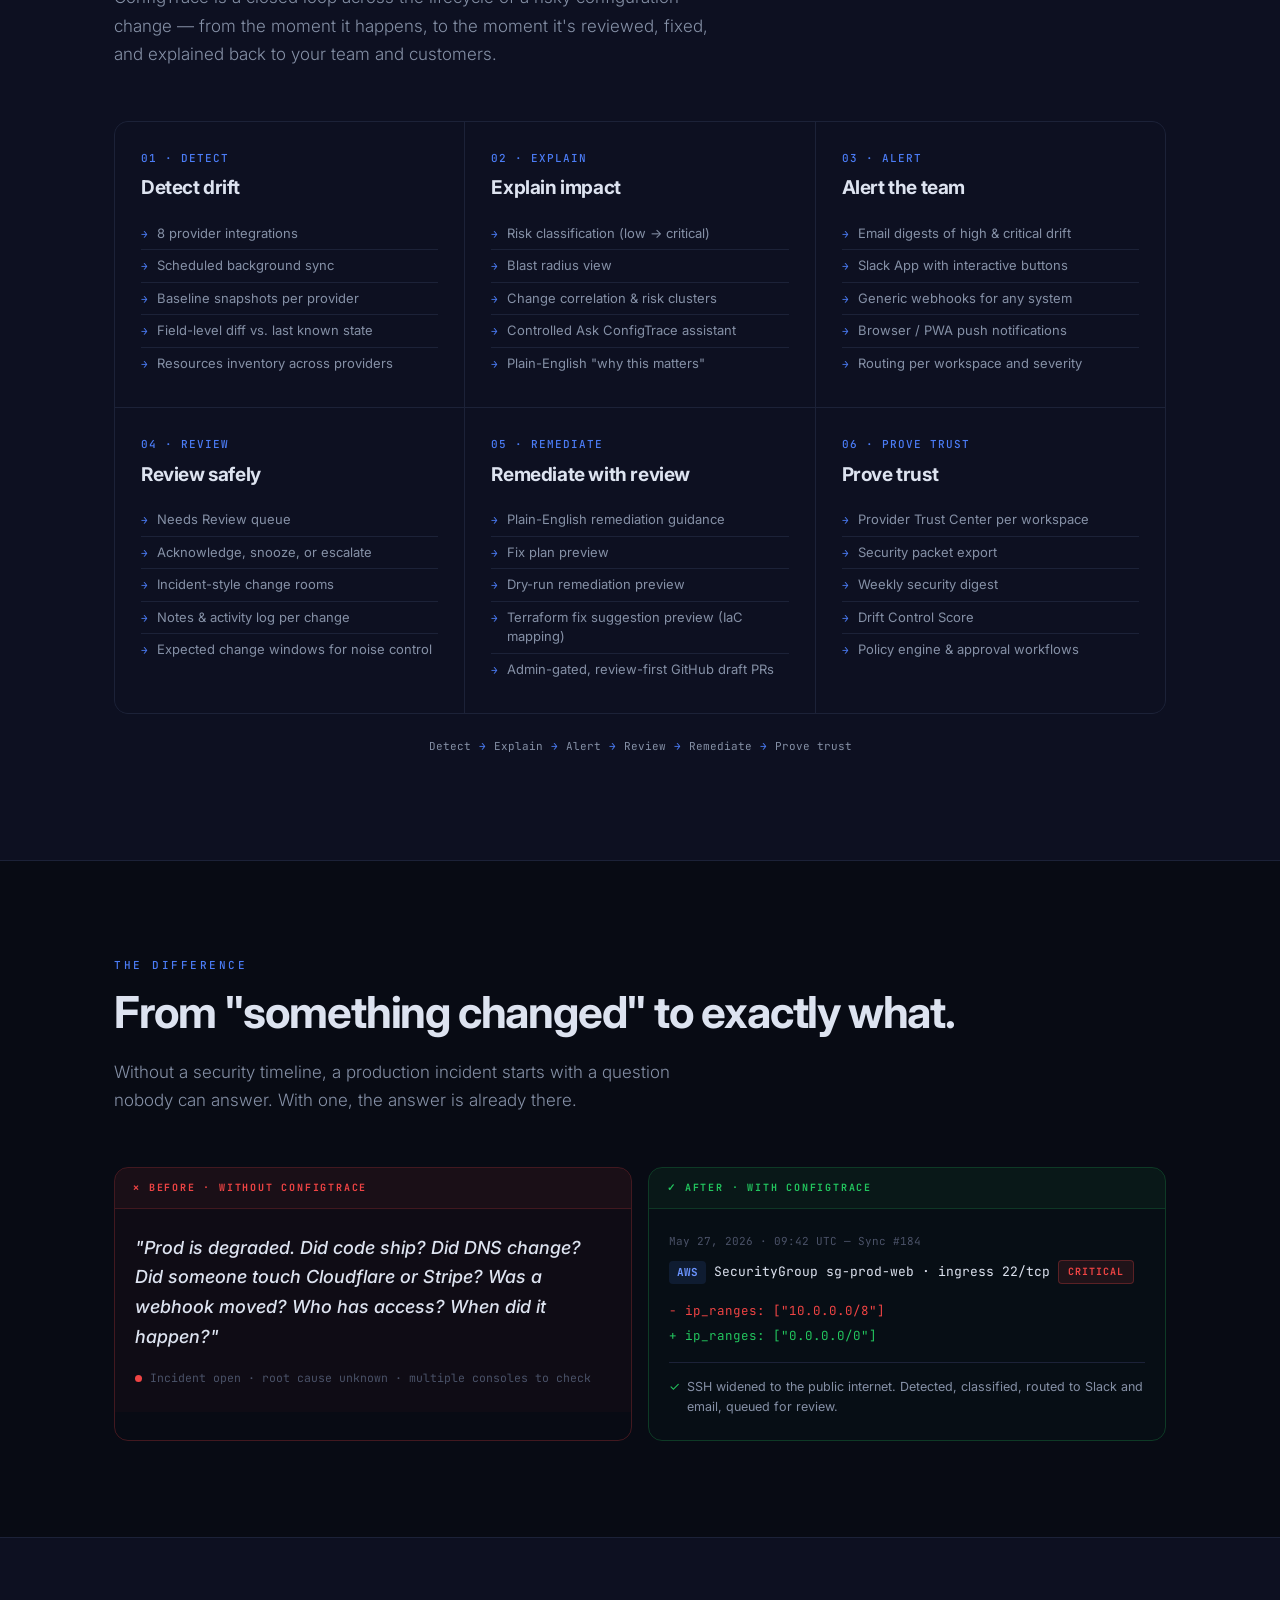
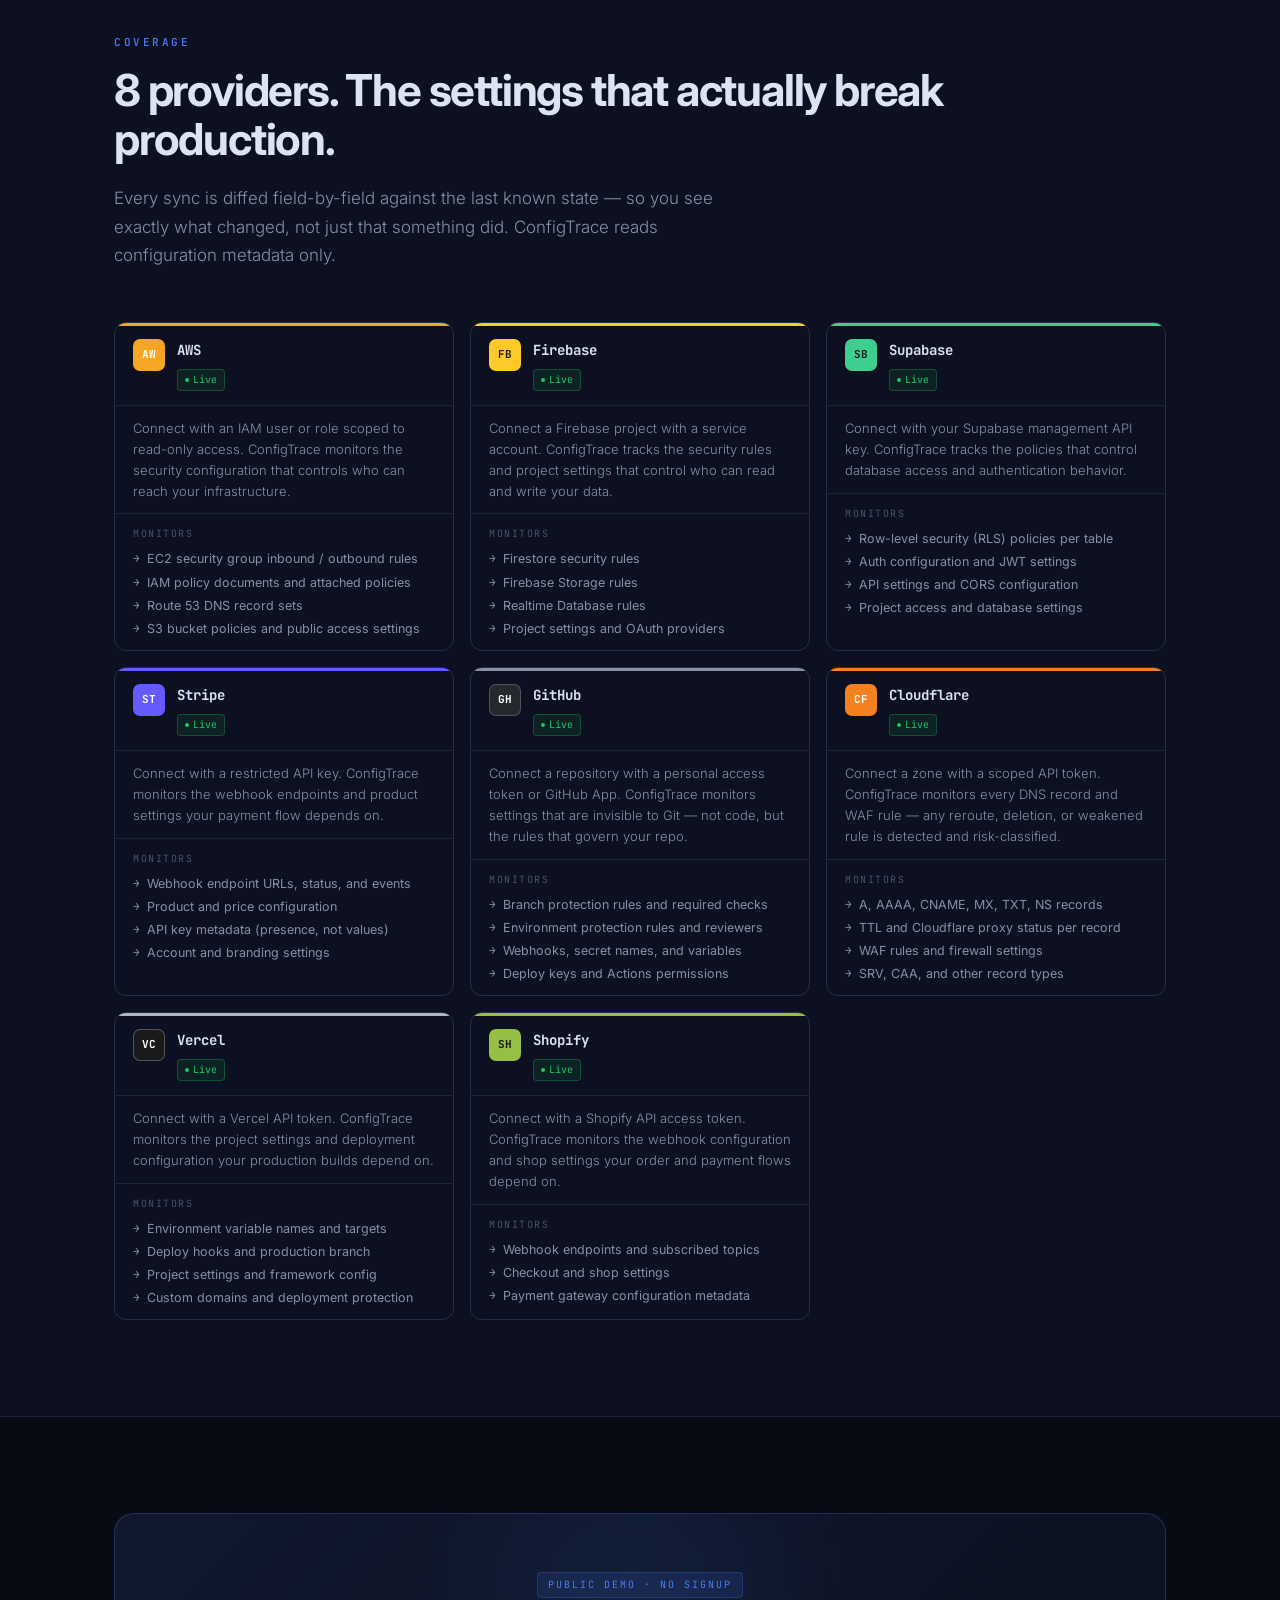
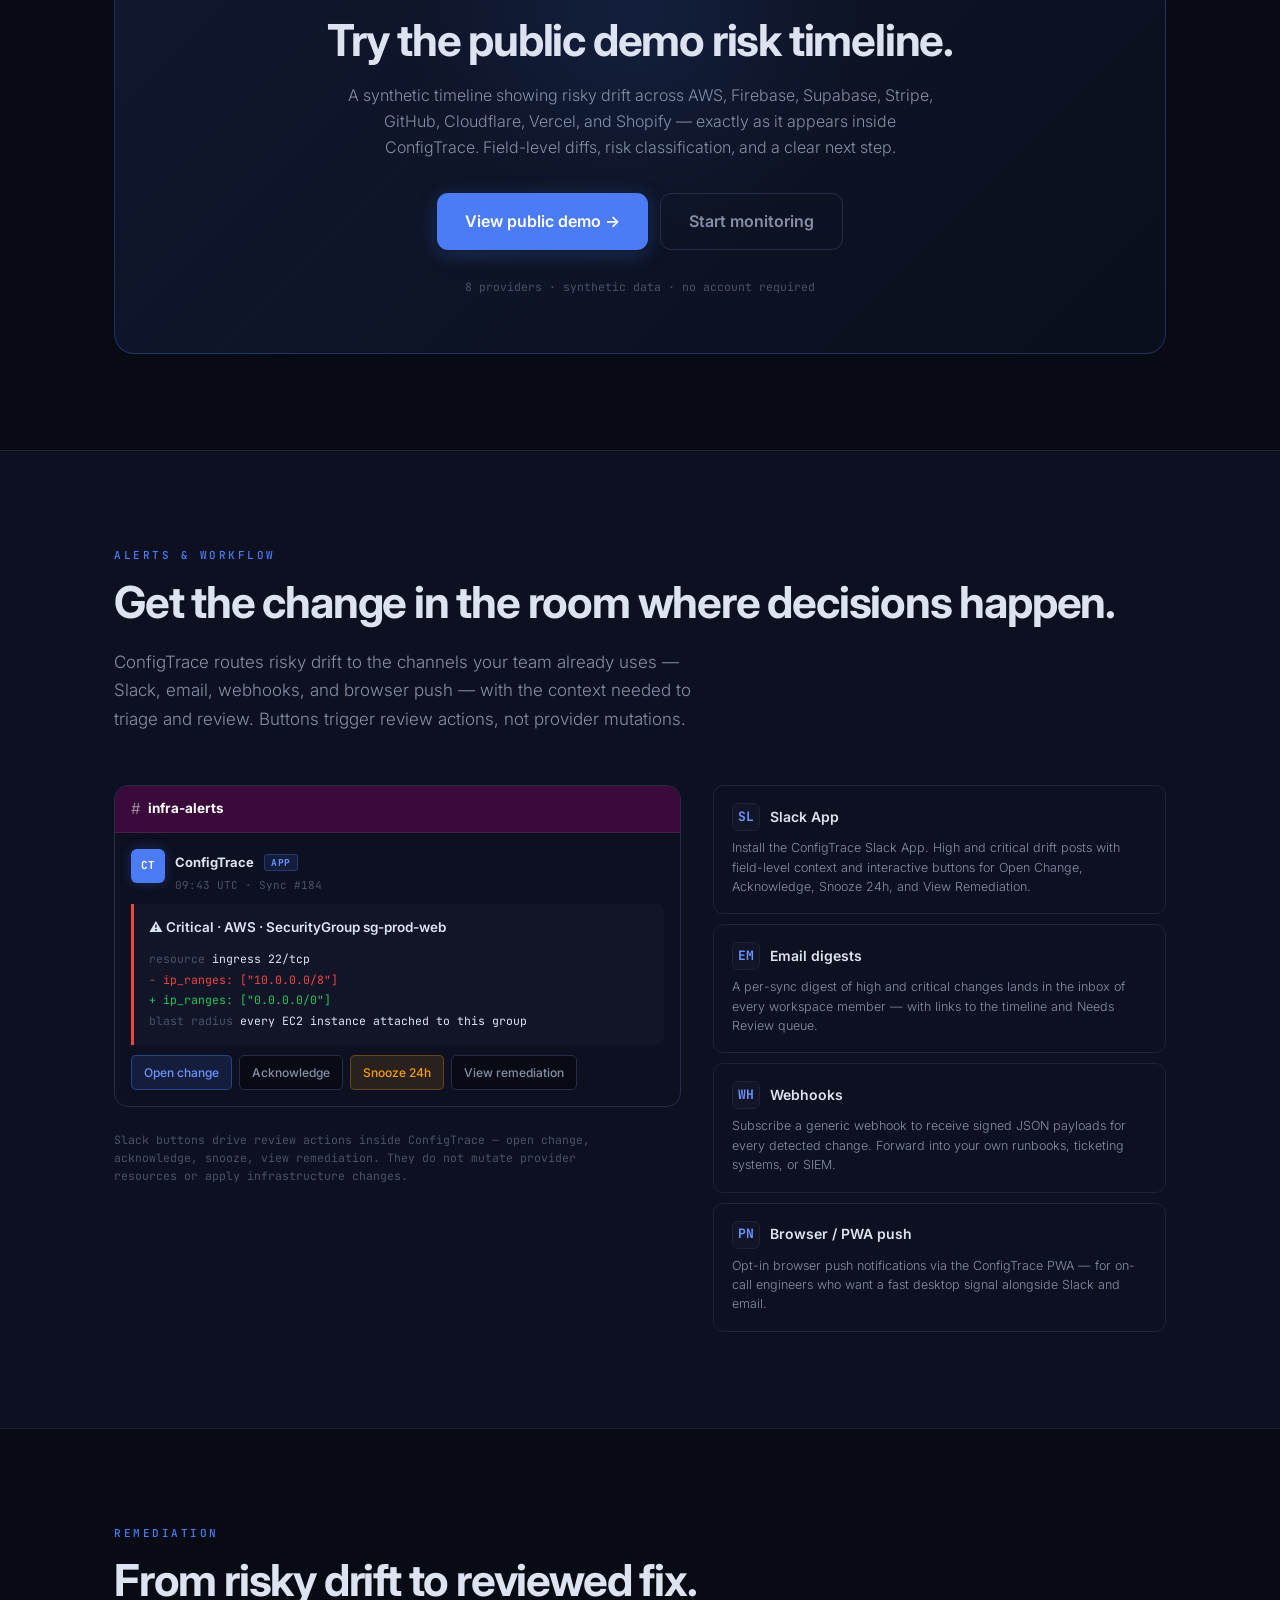
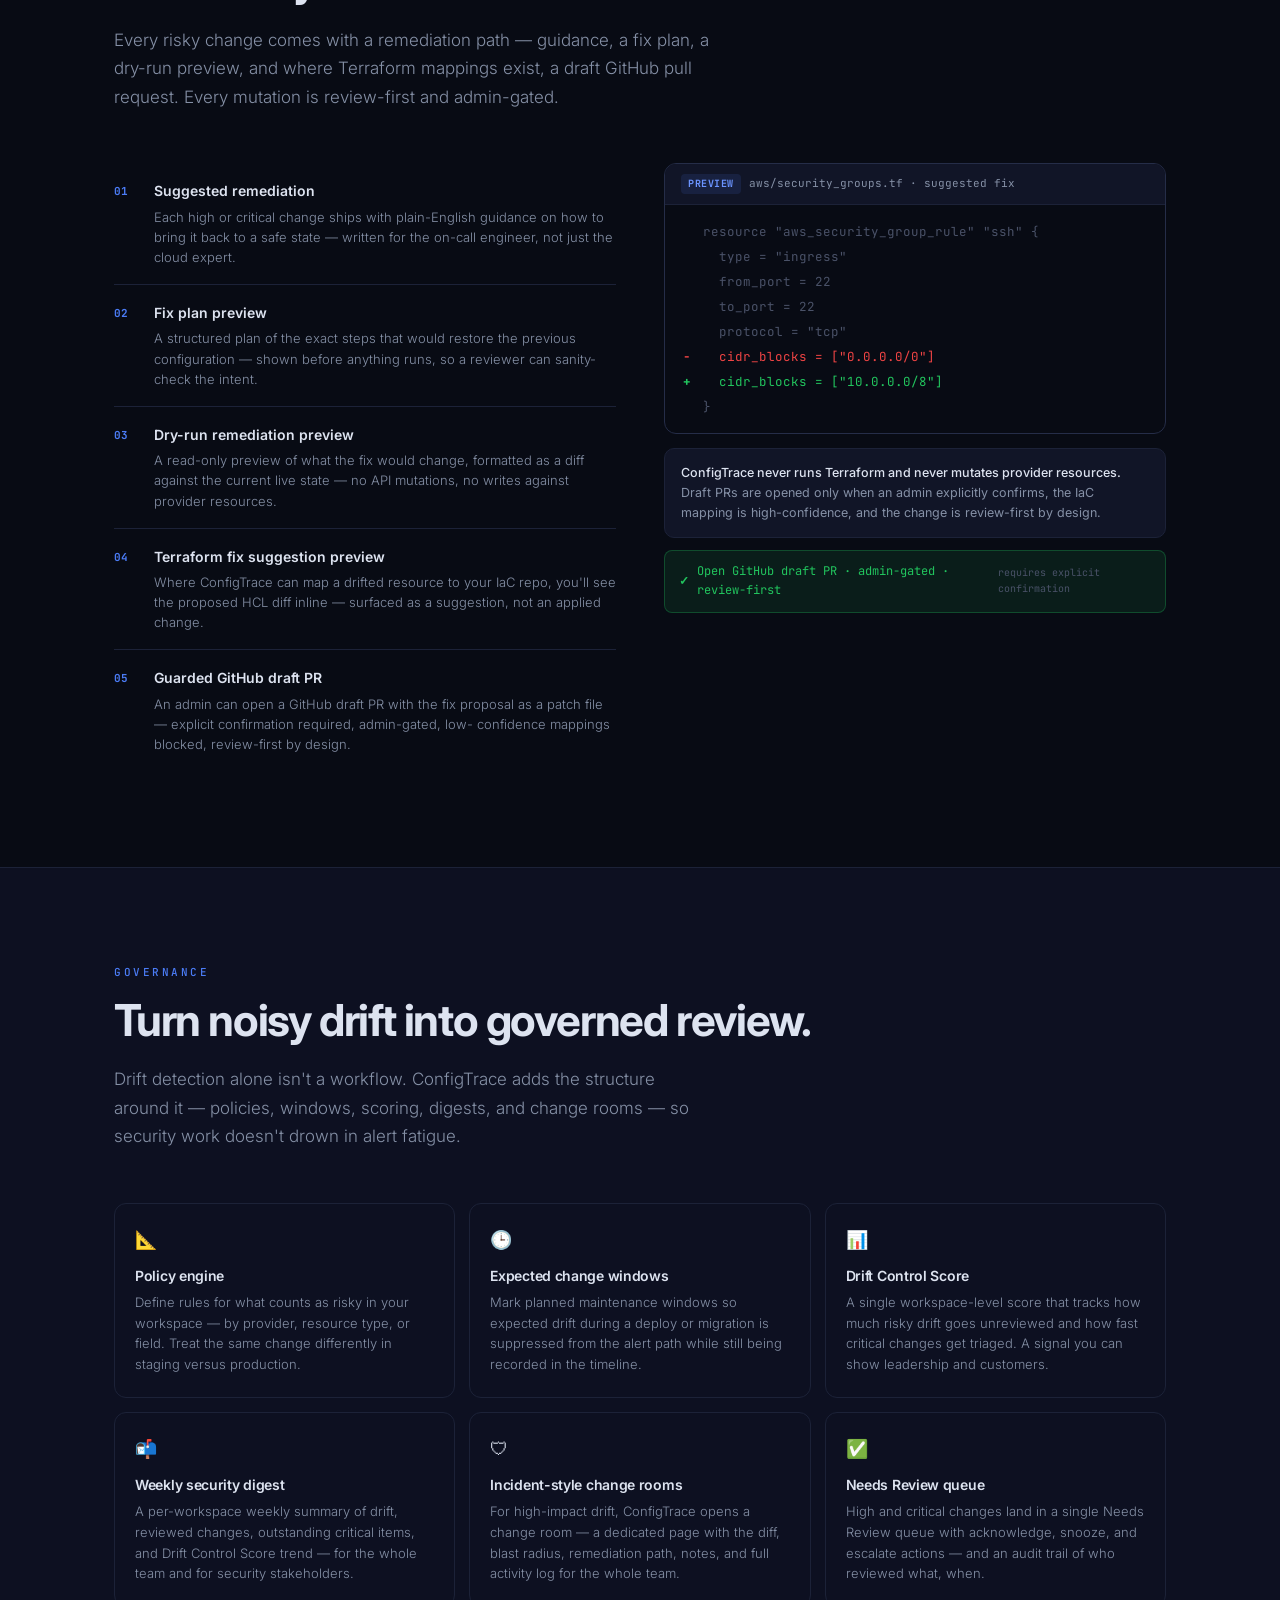
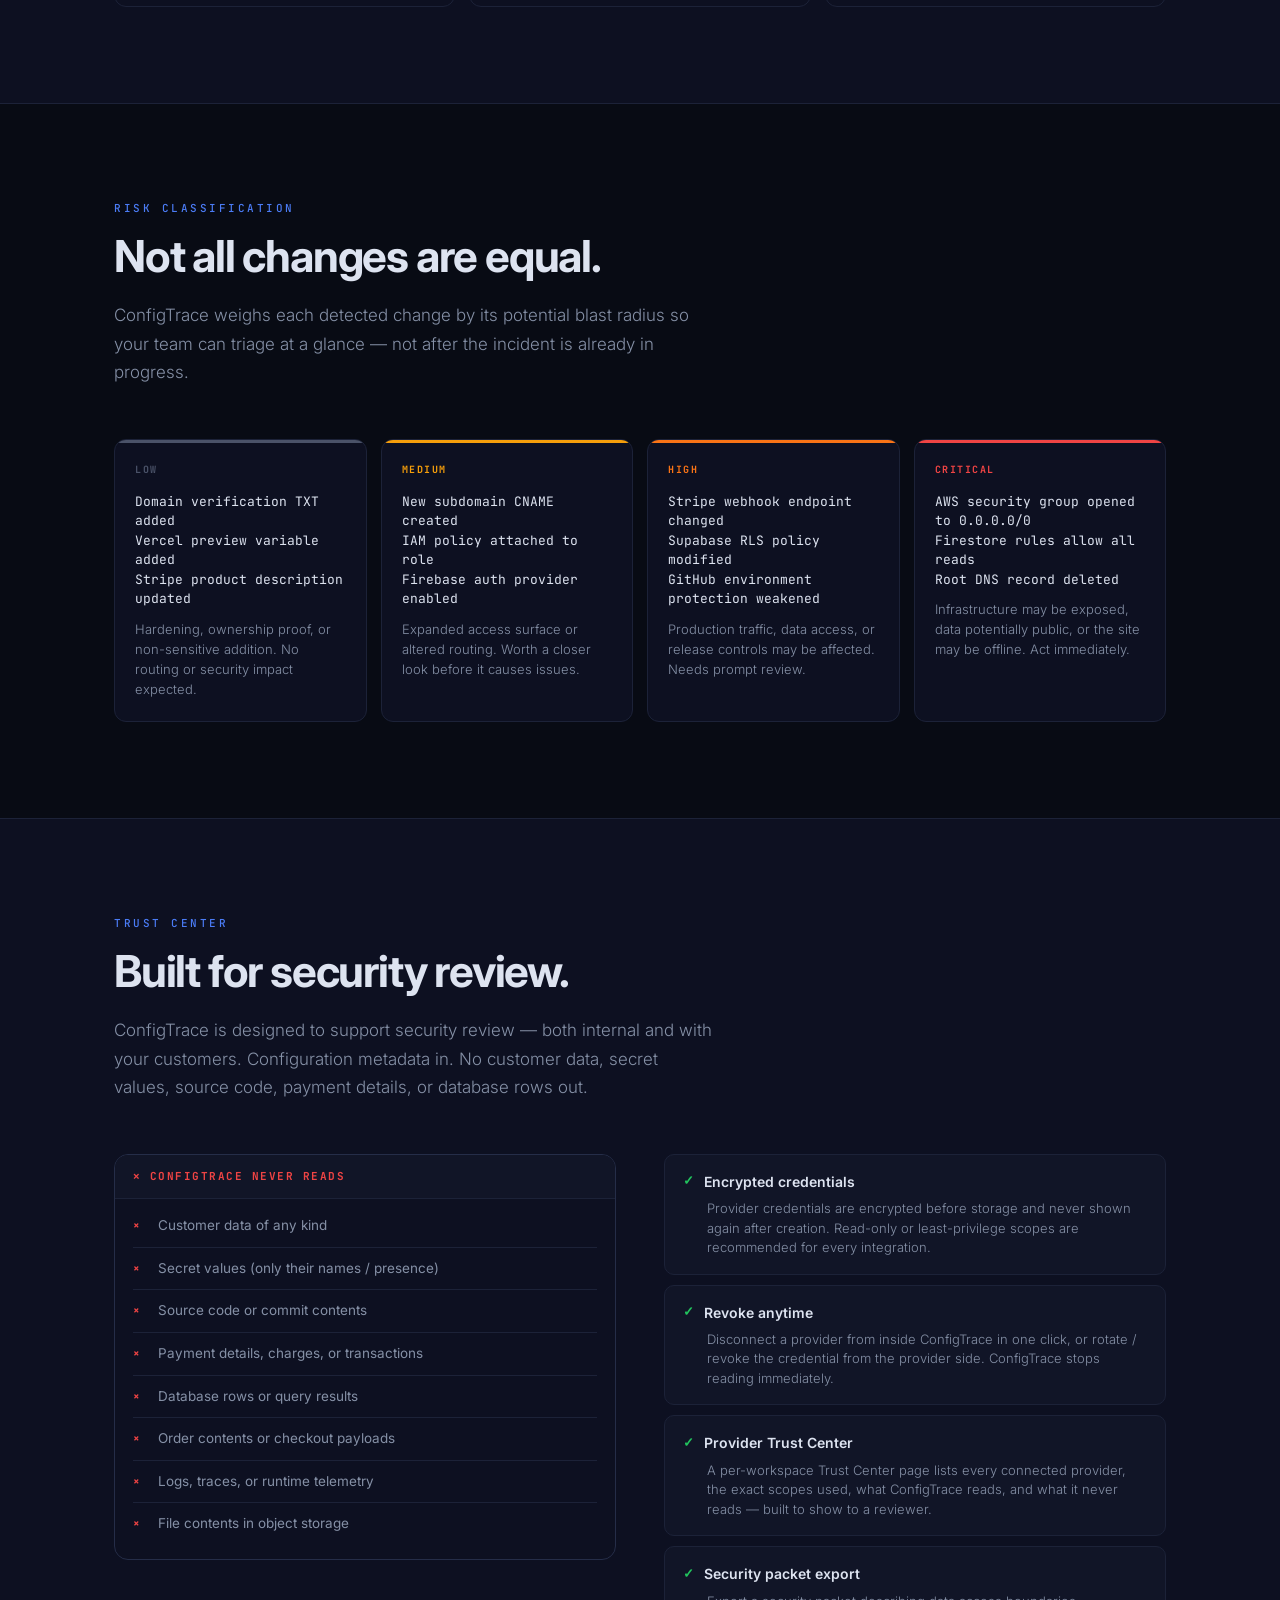
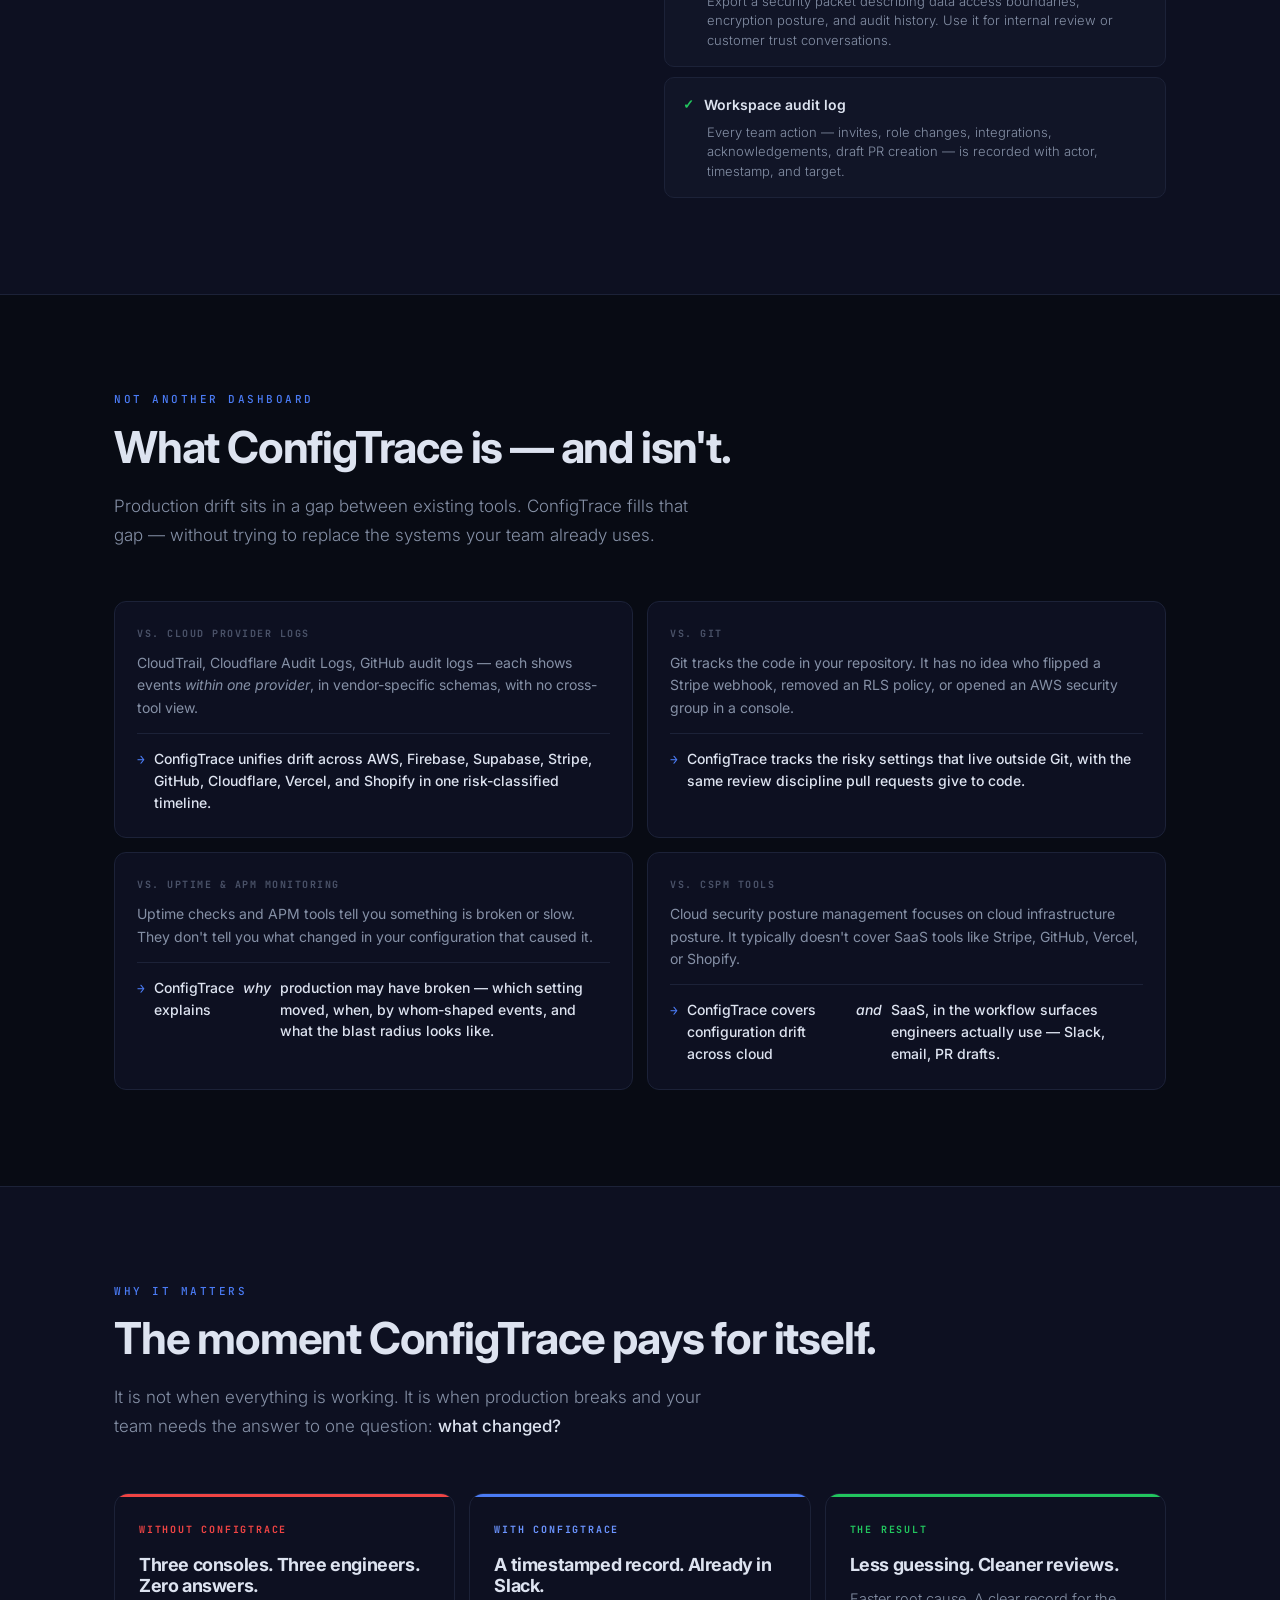
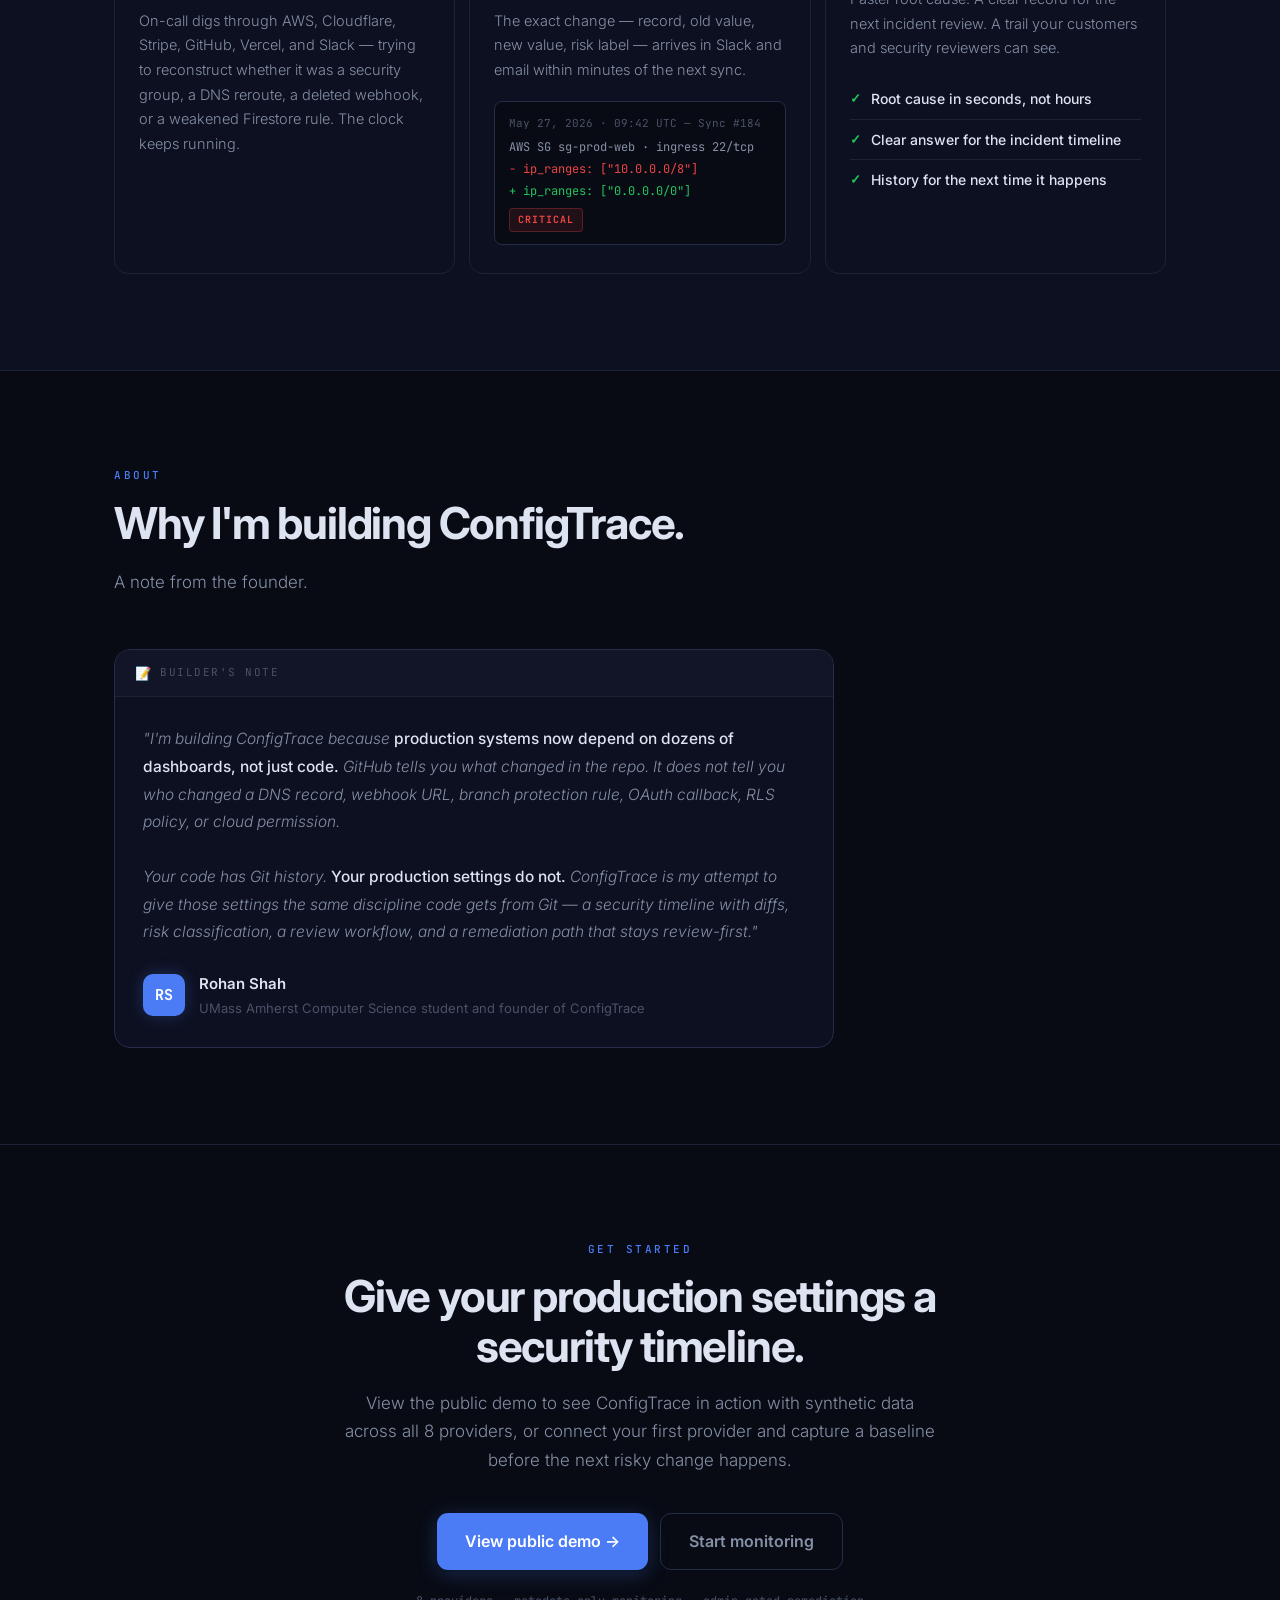
==== commit 6ae611ca: "M64.2: update landing page for Security Exposure" ====
--- a/index.html
+++ b/index.html
@@ -4,20 +4,20 @@
   <meta charset="UTF-8">
   <meta name="viewport" content="width=device-width, initial-scale=1.0">
   <title>ConfigTrace | Built by Rohan Shah at UMass Amherst</title>
-  <meta name="description" content="ConfigTrace is configuration security monitoring for production-critical settings across cloud and SaaS tools. Built by Rohan Shah, a UMass Amherst Computer Science student.">
+  <meta name="description" content="ConfigTrace is configuration security monitoring for production-critical settings: track cloud/SaaS configuration drift and surface security exposure — risky current states — across GitHub, AWS, Cloudflare, Stripe, Firebase, Supabase, Vercel, and Shopify. Built by Rohan Shah, a UMass Amherst Computer Science student.">
 
   <!-- Open Graph -->
   <meta property="og:type" content="website">
   <meta property="og:url" content="https://configtrace.org/">
   <meta property="og:title" content="ConfigTrace | Built by Rohan Shah at UMass Amherst">
-  <meta property="og:description" content="Configuration security monitoring for production-critical settings across AWS, Firebase, Supabase, Stripe, GitHub, Cloudflare, Vercel, and Shopify. Built by Rohan Shah, a UMass Amherst Computer Science student.">
+  <meta property="og:description" content="Configuration security monitoring for production settings: cloud/SaaS configuration drift plus security exposure across AWS, Firebase, Supabase, Stripe, GitHub, Cloudflare, Vercel, and Shopify. Know what changed. Know what is exposed. Built by Rohan Shah, a UMass Amherst Computer Science student.">
   <meta property="og:image" content="https://configtrace.org/og.png">
   <meta property="og:site_name" content="ConfigTrace">
 
   <!-- Twitter Card -->
   <meta name="twitter:card" content="summary_large_image">
   <meta name="twitter:title" content="ConfigTrace | Built by Rohan Shah at UMass Amherst">
-  <meta name="twitter:description" content="Configuration security monitoring for production-critical settings across cloud and SaaS tools. Built by Rohan Shah, a UMass Amherst Computer Science student.">
+  <meta name="twitter:description" content="Configuration security monitoring for production settings: cloud/SaaS configuration drift plus security exposure. Know what changed. Know what is exposed. Built by Rohan Shah, a UMass Amherst Computer Science student.">
   <meta name="twitter:image" content="https://configtrace.org/og.png">
 
   <link rel="canonical" href="https://configtrace.org/">
@@ -1554,6 +1554,115 @@
     }
 
     /* =====================================================================
+       VIDEO / WATCH SECTION
+       ===================================================================== */
+    .watch-section { padding: 56px 0 64px; }
+
+    .video-frame {
+      max-width: 940px; margin: 0 auto;
+      background: var(--bg-2);
+      border: 1px solid var(--border-2);
+      border-radius: 16px; overflow: hidden;
+      box-shadow: 0 40px 100px rgba(0,0,0,.6), 0 0 0 1px rgba(255,255,255,.025), 0 0 60px var(--blue-glow);
+    }
+
+    .video-frame-bar {
+      display: flex; align-items: center; gap: 7px;
+      padding: 11px 16px; background: var(--bg);
+      border-bottom: 1px solid var(--border);
+    }
+
+    .video-frame-dot { width: 11px; height: 11px; border-radius: 50%; flex-shrink: 0; }
+    .video-frame-label {
+      margin-left: 10px; font-family: var(--mono); font-size: 11px; color: var(--text-3);
+    }
+
+    .video-frame video { display: block; width: 100%; height: auto; background: #080B10; }
+
+    .watch-head { text-align: center; margin-bottom: 36px; }
+    .watch-head h2 { margin-bottom: 14px; }
+    .watch-head .section-sub { margin: 0 auto; text-align: center; }
+
+    /* =====================================================================
+       TWO-MODE SECTION (Drift Detection / Security Exposure)
+       ===================================================================== */
+    .modes-grid {
+      display: grid; grid-template-columns: 1fr 1fr; gap: 16px;
+    }
+
+    @media (max-width: 820px) { .modes-grid { grid-template-columns: 1fr; } }
+
+    .mode-card {
+      background: var(--bg-2);
+      border: 1px solid var(--border-2);
+      border-radius: 16px;
+      padding: 28px 26px;
+      position: relative; overflow: hidden;
+    }
+
+    .mode-card::before {
+      content: ''; position: absolute; top: 0; left: 0; right: 0; height: 3px;
+    }
+
+    .mode-card.drift::before    { background: var(--blue); }
+    .mode-card.exposure::before { background: var(--blue-2); }
+
+    .mode-card-label {
+      font-family: var(--mono); font-size: 10px; font-weight: 700;
+      text-transform: uppercase; letter-spacing: 1.8px; margin-bottom: 12px;
+    }
+
+    .mode-card.drift .mode-card-label    { color: var(--blue); }
+    .mode-card.exposure .mode-card-label { color: var(--blue-2); }
+
+    .mode-card h3 {
+      font-size: 21px; font-weight: 700; letter-spacing: -0.5px;
+      color: var(--text); margin-bottom: 12px;
+    }
+
+    .mode-card-copy {
+      font-size: 14.5px; color: var(--text-2); line-height: 1.65;
+      font-weight: 300; margin-bottom: 18px;
+    }
+
+    .mode-examples { list-style: none; display: flex; flex-direction: column; }
+
+    .mode-examples li {
+      display: flex; align-items: flex-start; gap: 10px;
+      padding: 9px 0; border-bottom: 1px solid var(--border);
+      font-family: var(--mono); font-size: 12.5px; color: var(--text-2); line-height: 1.5;
+    }
+
+    .mode-examples li:last-child { border-bottom: none; }
+
+    .mode-examples li::before {
+      content: '→'; color: var(--blue); flex-shrink: 0; margin-top: 1px;
+    }
+
+    .sx-feature-strip {
+      display: flex; flex-wrap: wrap; gap: 9px;
+      margin-top: 36px; justify-content: center;
+    }
+
+    .sx-chip {
+      display: inline-flex; align-items: center; gap: 7px;
+      font-family: var(--mono); font-size: 12px; color: var(--text-2);
+      background: var(--bg-2); border: 1px solid var(--border-2);
+      border-radius: 100px; padding: 8px 15px;
+    }
+
+    .sx-chip::before {
+      content: ''; width: 6px; height: 6px; border-radius: 50%;
+      background: var(--blue-2); flex-shrink: 0;
+    }
+
+    .modes-note {
+      margin-top: 30px; text-align: center;
+      font-family: var(--mono); font-size: 12px; color: var(--text-3);
+      line-height: 1.6; max-width: 76ch; margin-left: auto; margin-right: auto;
+    }
+
+    /* =====================================================================
        MOBILE OVERRIDES
        ===================================================================== */
     @media (max-width: 640px) {
@@ -1583,6 +1692,7 @@
     </a>
 
     <div class="nav-links">
+      <a href="#watch">Watch</a>
       <a href="#worldview">Worldview</a>
       <a href="#platform">Platform</a>
       <a href="#providers">Providers</a>
@@ -1602,6 +1712,7 @@
   </div>
 
   <div class="nav-mobile" id="navMobile" aria-hidden="true">
+    <a href="#watch">Watch</a>
     <a href="#worldview">Worldview</a>
     <a href="#platform">Platform</a>
     <a href="#providers">Providers</a>
@@ -1629,17 +1740,15 @@
     </div>
 
     <h1>
-      A security timeline for the<br>
-      settings that can break<br>
-      <span class="accent">production.</span>
+      Know what changed.<br>
+      <span class="accent">Know what is exposed.</span>
     </h1>
 
     <p class="hero-sub">
       <strong>Your code has Git history. Your production settings do not.</strong>
-      ConfigTrace monitors risky configuration drift across cloud and SaaS tools,
-      alerts your team, explains blast radius, and helps you review or remediate
-      changes safely — across AWS, Firebase, Supabase, Stripe, GitHub, Cloudflare,
-      Vercel, and Shopify.
+      ConfigTrace gives production-critical settings a timeline and surfaces
+      risky current states across cloud and SaaS tools like GitHub, AWS,
+      Cloudflare, Stripe, Firebase, Supabase, Vercel, and Shopify.
     </p>
 
     <div class="hero-ctas">
@@ -1790,6 +1899,103 @@
       </div>
     </div>
 
+  </div>
+</section>
+
+
+<!-- ──────────────────────────────────────────────────────────────────────
+     WATCH (product video)
+     ────────────────────────────────────────────────────────────────────── -->
+<section class="watch-section" id="watch">
+  <div class="container">
+    <div class="watch-head">
+      <span class="section-label" style="text-align:center;">Product walkthrough</span>
+      <h2>Watch ConfigTrace in 70 seconds</h2>
+      <p class="section-sub">
+        See how ConfigTrace tracks configuration drift and surfaces risky current
+        states across production settings.
+      </p>
+    </div>
+
+    <div class="video-frame">
+      <div class="video-frame-bar" aria-hidden="true">
+        <span class="video-frame-dot" style="background:#FF5F57"></span>
+        <span class="video-frame-dot" style="background:#FEBC2E"></span>
+        <span class="video-frame-dot" style="background:#28C840"></span>
+        <span class="video-frame-label">configtrace.org · product walkthrough</span>
+      </div>
+      <video controls muted playsinline preload="metadata"
+             aria-label="ConfigTrace product walkthrough video">
+        <source src="/videos/configtrace-security-exposure-walkthrough.mp4" type="video/mp4">
+        Your browser does not support the video tag.
+      </video>
+    </div>
+  </div>
+</section>
+
+
+<!-- ──────────────────────────────────────────────────────────────────────
+     TWO MODES (Drift Detection + Security Exposure)
+     ────────────────────────────────────────────────────────────────────── -->
+<section class="alt" id="modes">
+  <div class="container">
+    <span class="section-label">Two modes, one control plane</span>
+    <h2>Track what changed. See what is exposed.</h2>
+    <p class="section-sub">
+      Production-critical settings need both a <strong>history of changes</strong> and a view of
+      <strong>risky current states</strong>. ConfigTrace gives you both, from the same connected providers.
+    </p>
+
+    <div class="modes-grid">
+
+      <div class="mode-card drift">
+        <span class="mode-card-label">Mode 01</span>
+        <h3>Drift Detection</h3>
+        <p class="mode-card-copy">
+          Track production-critical setting changes across cloud and SaaS tools.
+          See what changed, when it changed, and why it matters.
+        </p>
+        <ul class="mode-examples">
+          <li>Stripe webhook URL changed</li>
+          <li>GitHub branch protection changed</li>
+          <li>Cloudflare DNS / WAF changed</li>
+          <li>Firebase / Supabase rules changed</li>
+        </ul>
+      </div>
+
+      <div class="mode-card exposure">
+        <span class="mode-card-label">Mode 02</span>
+        <h3>Security Exposure</h3>
+        <p class="mode-card-copy">
+          Find risky current states from provider configuration metadata before
+          they become operational or security review problems.
+        </p>
+        <ul class="mode-examples">
+          <li>AWS database port open to the internet</li>
+          <li>Firebase public write rule</li>
+          <li>GitHub webhook using HTTP</li>
+          <li>Cloudflare weak SSL mode</li>
+          <li>Shopify webhook not using HTTPS</li>
+        </ul>
+      </div>
+
+    </div>
+
+    <div class="sx-feature-strip" aria-label="Security Exposure capabilities">
+      <span class="sx-chip">Active Exposures</span>
+      <span class="sx-chip">Exposure detail with confidence &amp; safeguards</span>
+      <span class="sx-chip">Affected Assets</span>
+      <span class="sx-chip">Provider Coverage Diagnostics</span>
+      <span class="sx-chip">Security Rules</span>
+      <span class="sx-chip">Metadata-only Reports</span>
+      <span class="sx-chip">Alerts routed to the right teams</span>
+    </div>
+
+    <p class="modes-note">
+      ConfigTrace evaluates provider configuration metadata. It does not inspect
+      payloads, secrets, or customer data, and it does not claim breach detection
+      or formal compliance certification.
+    </p>
   </div>
 </section>
 
